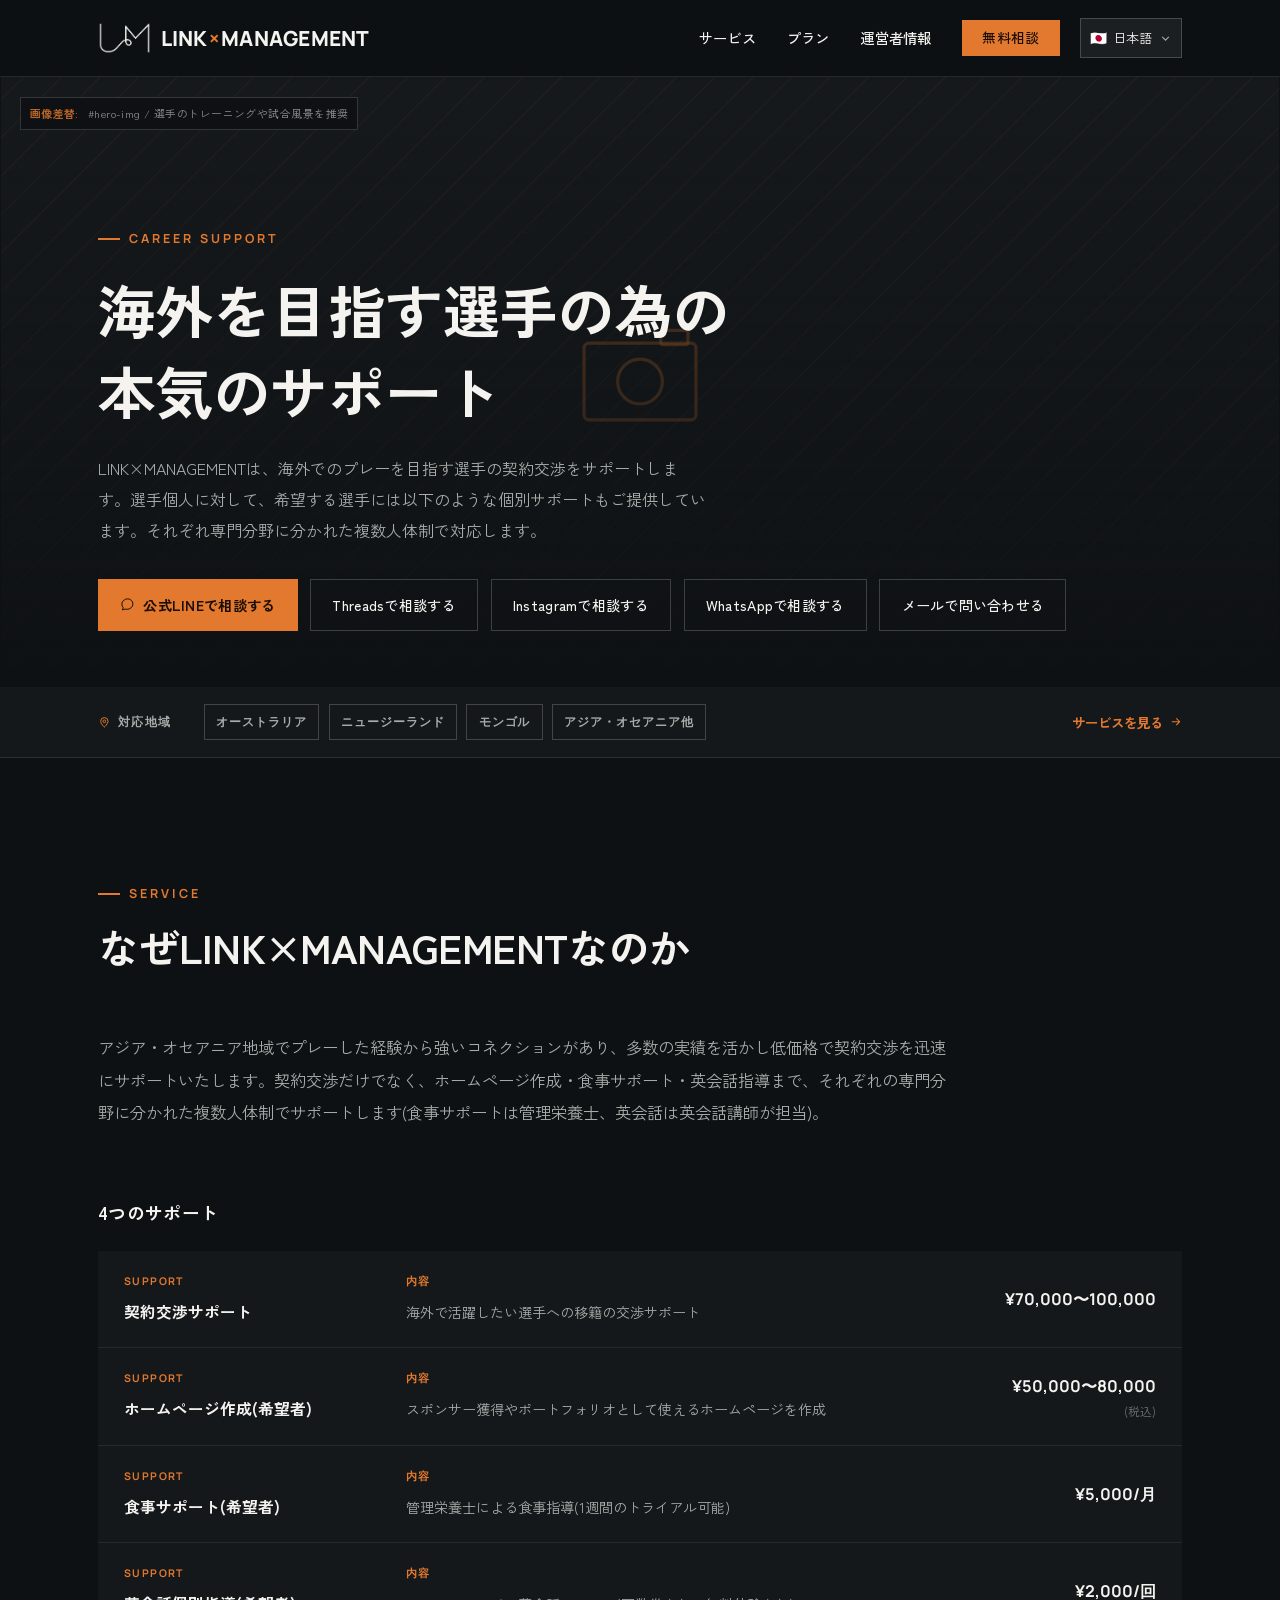
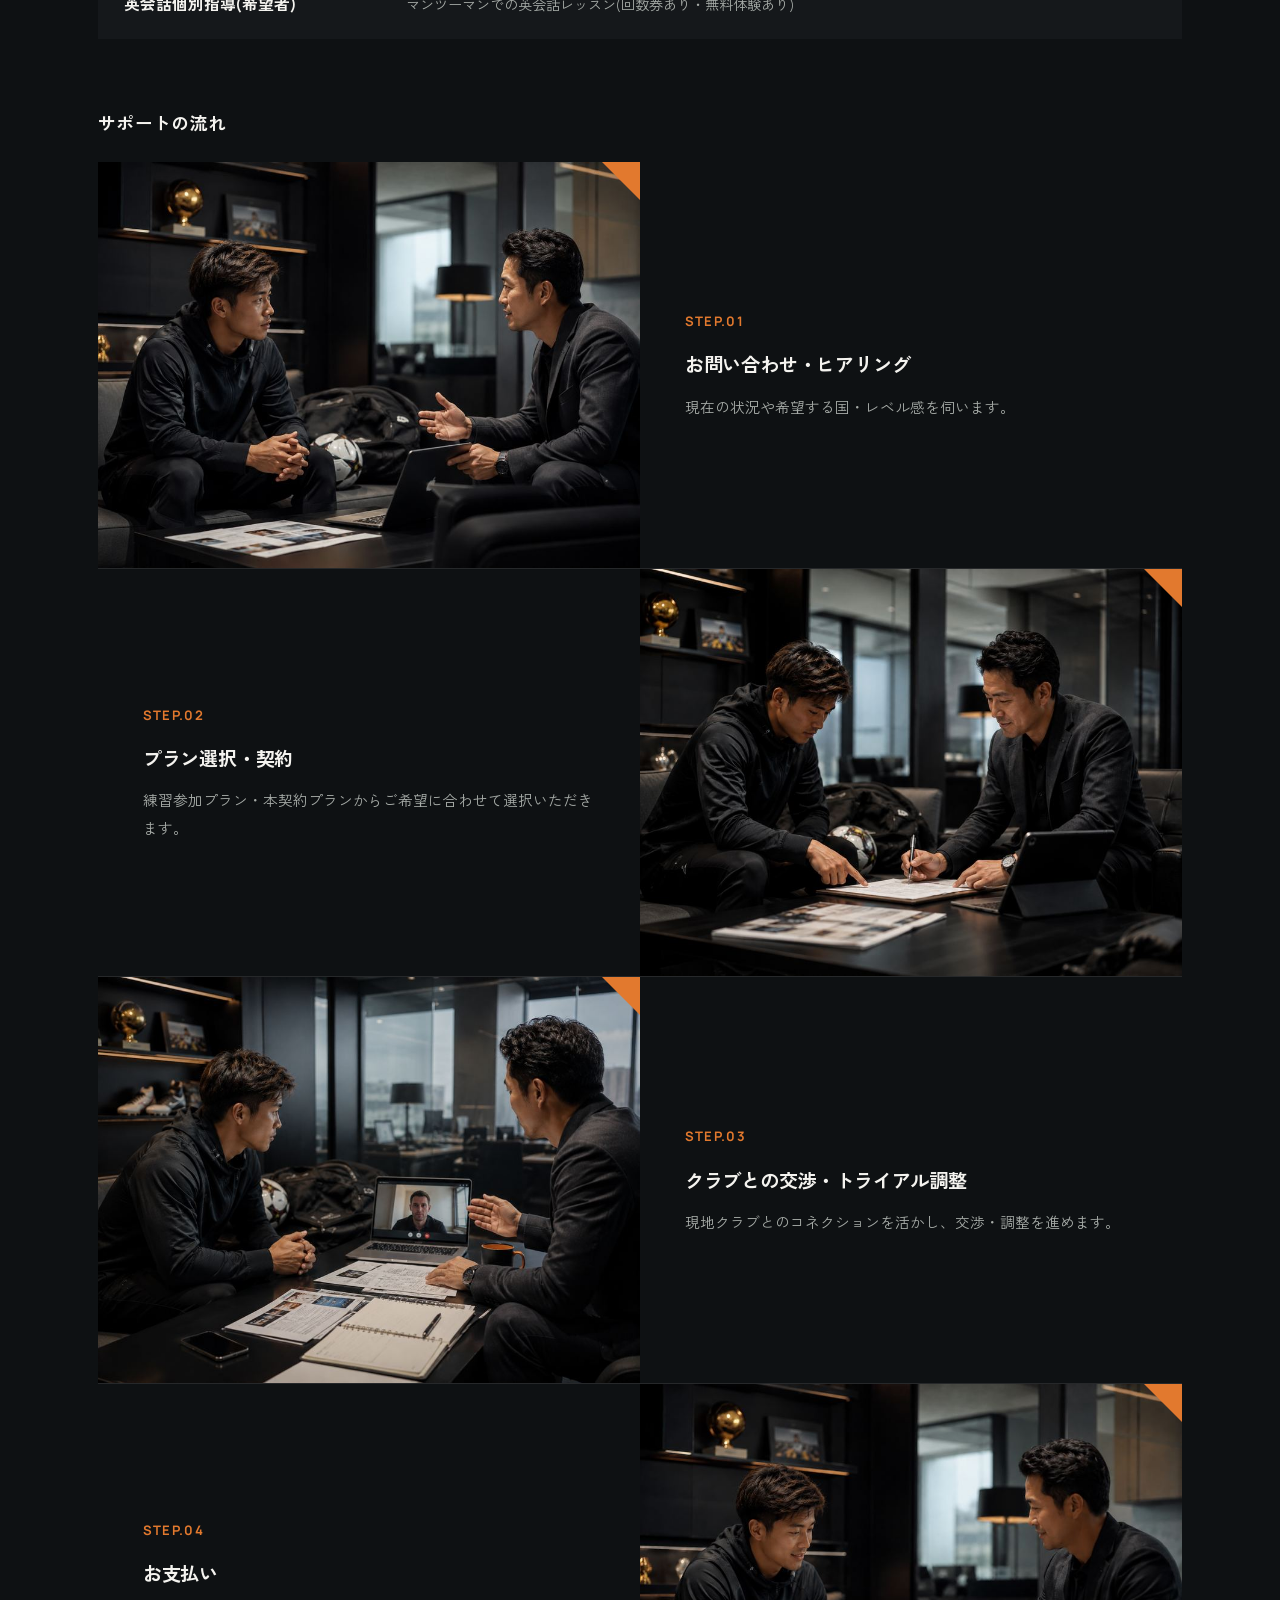
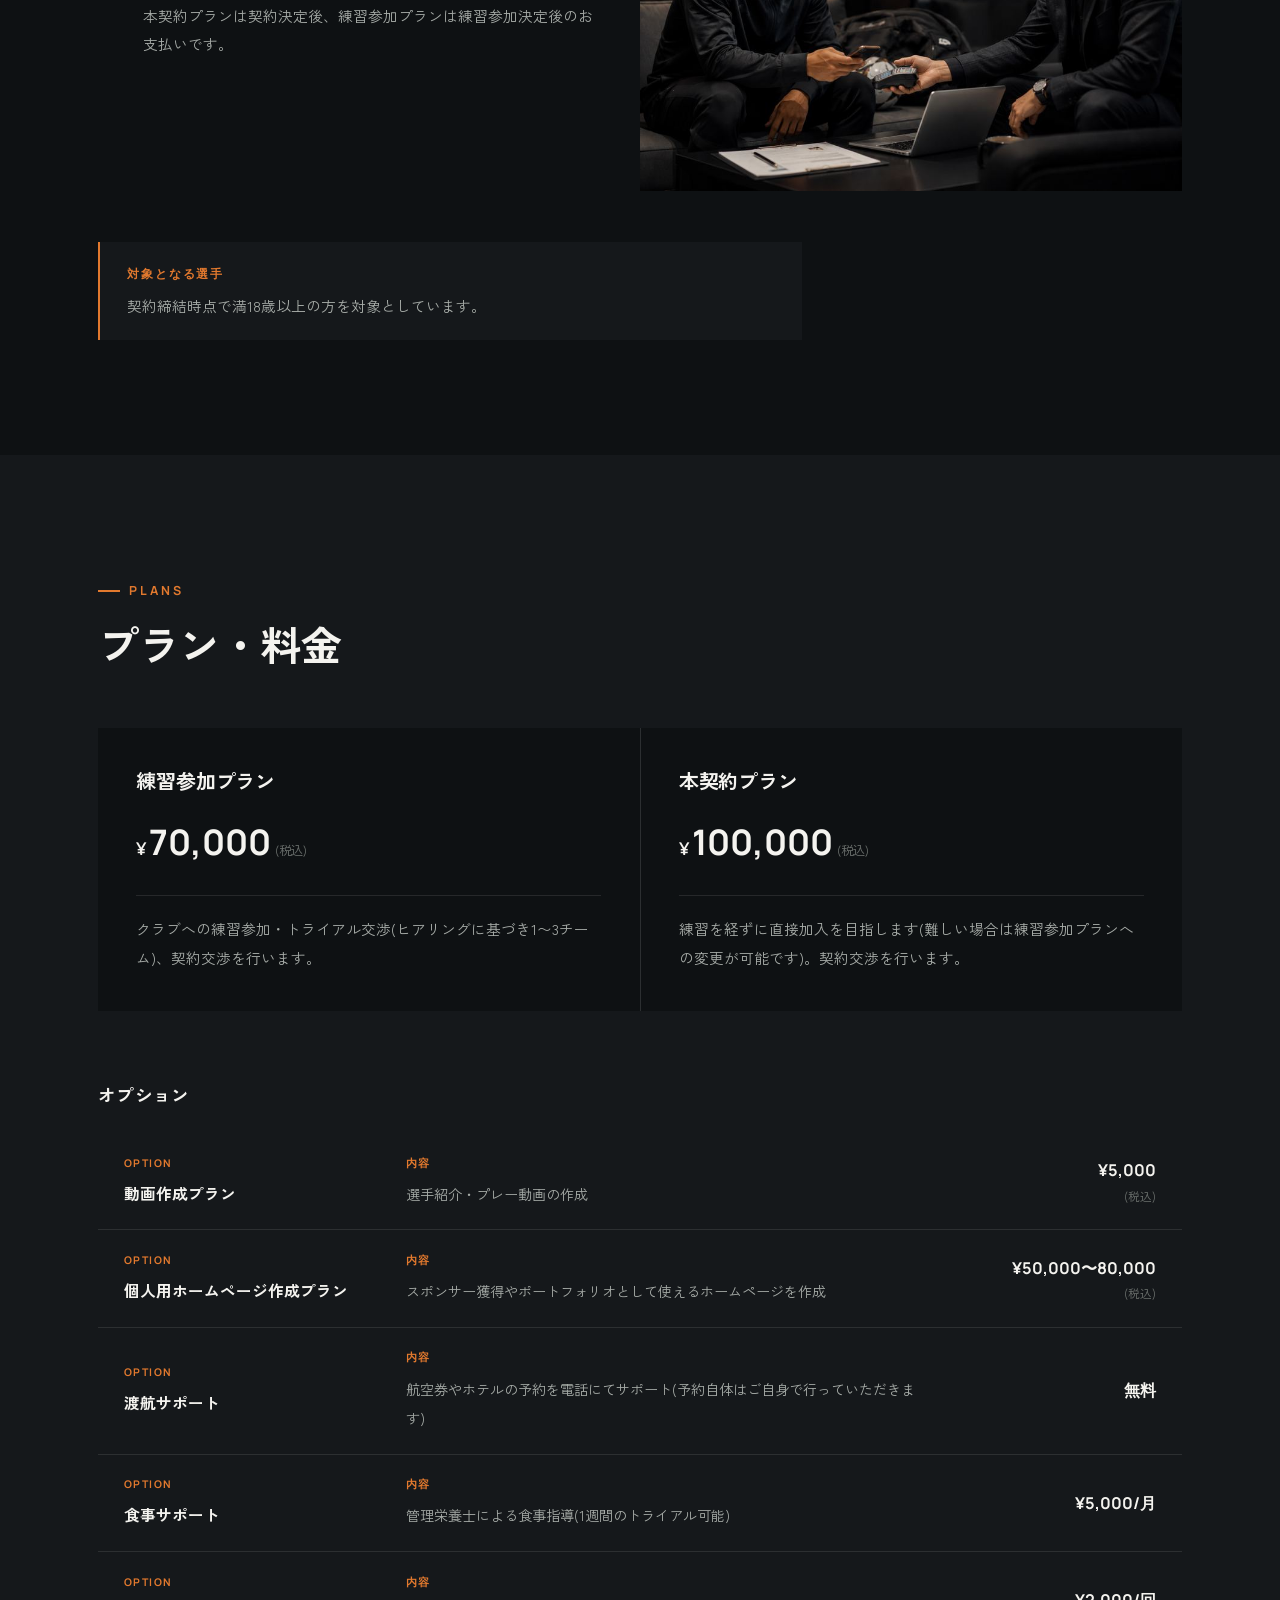
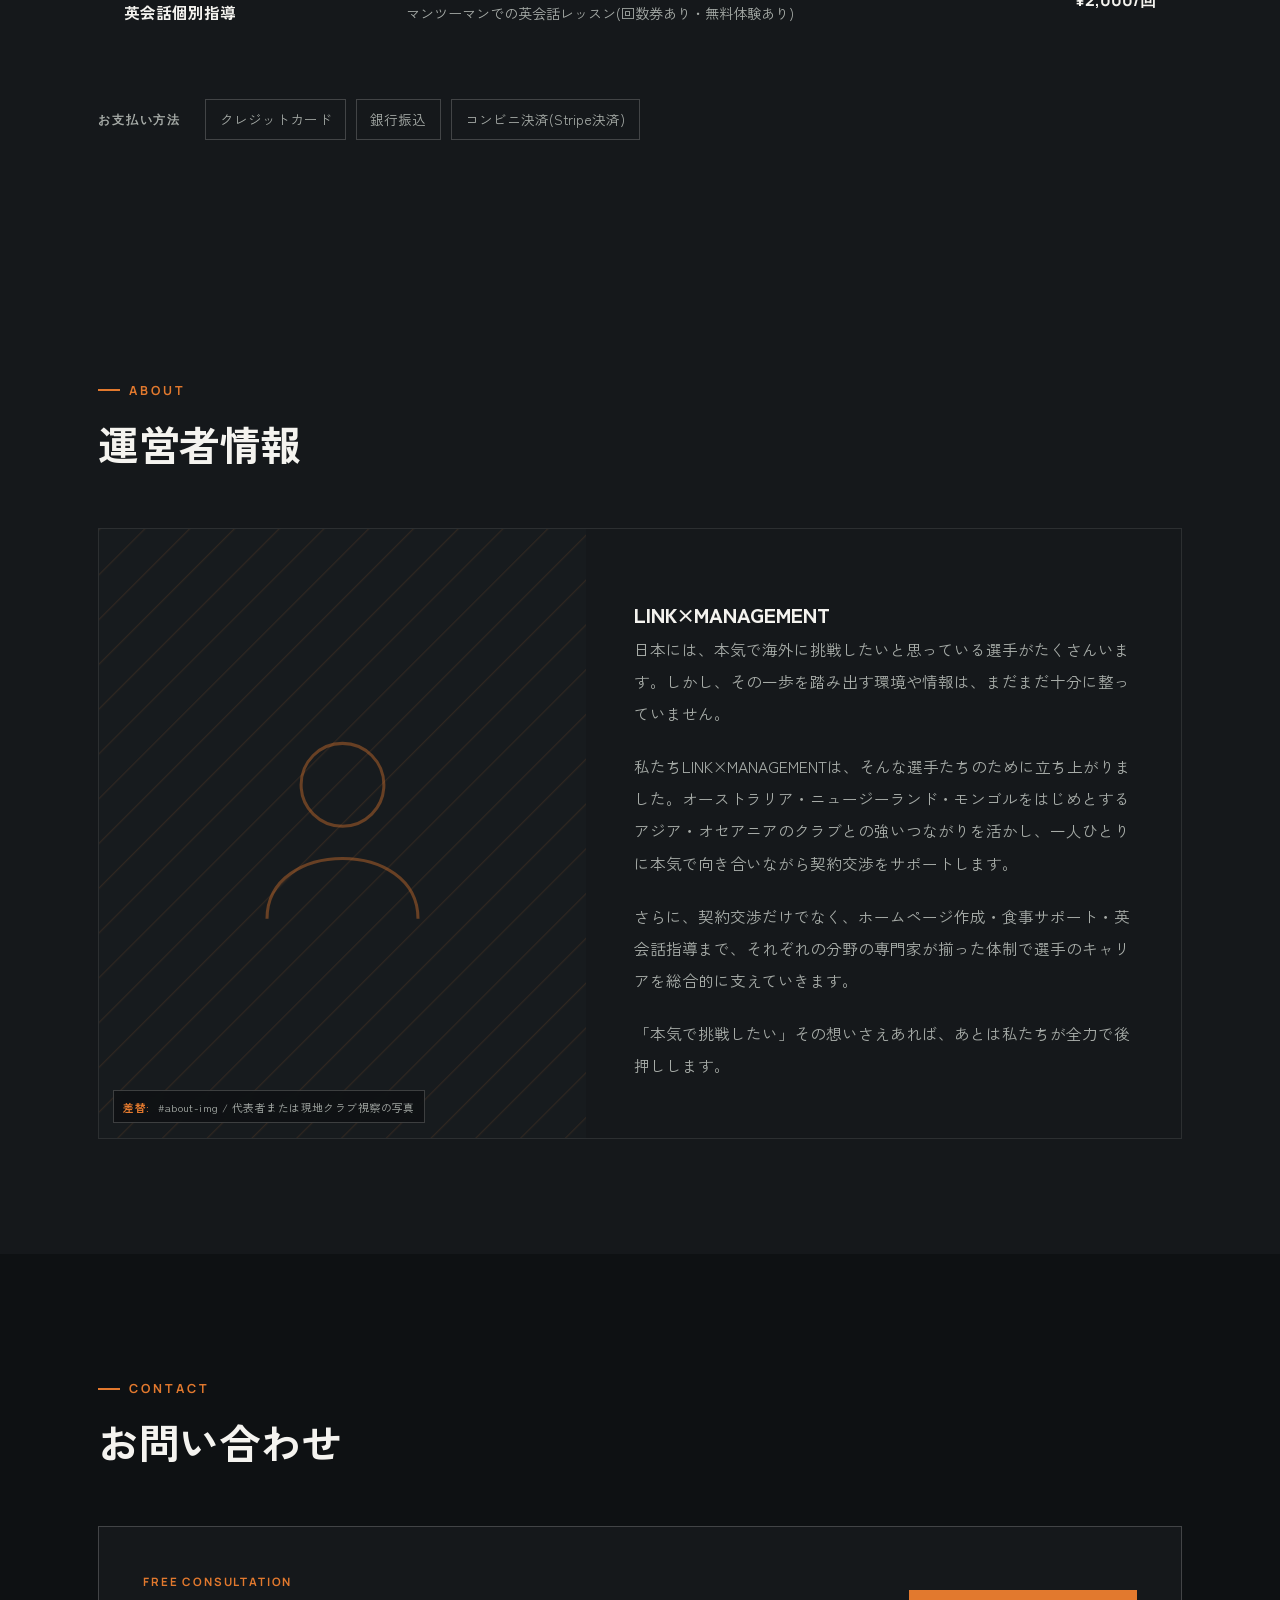
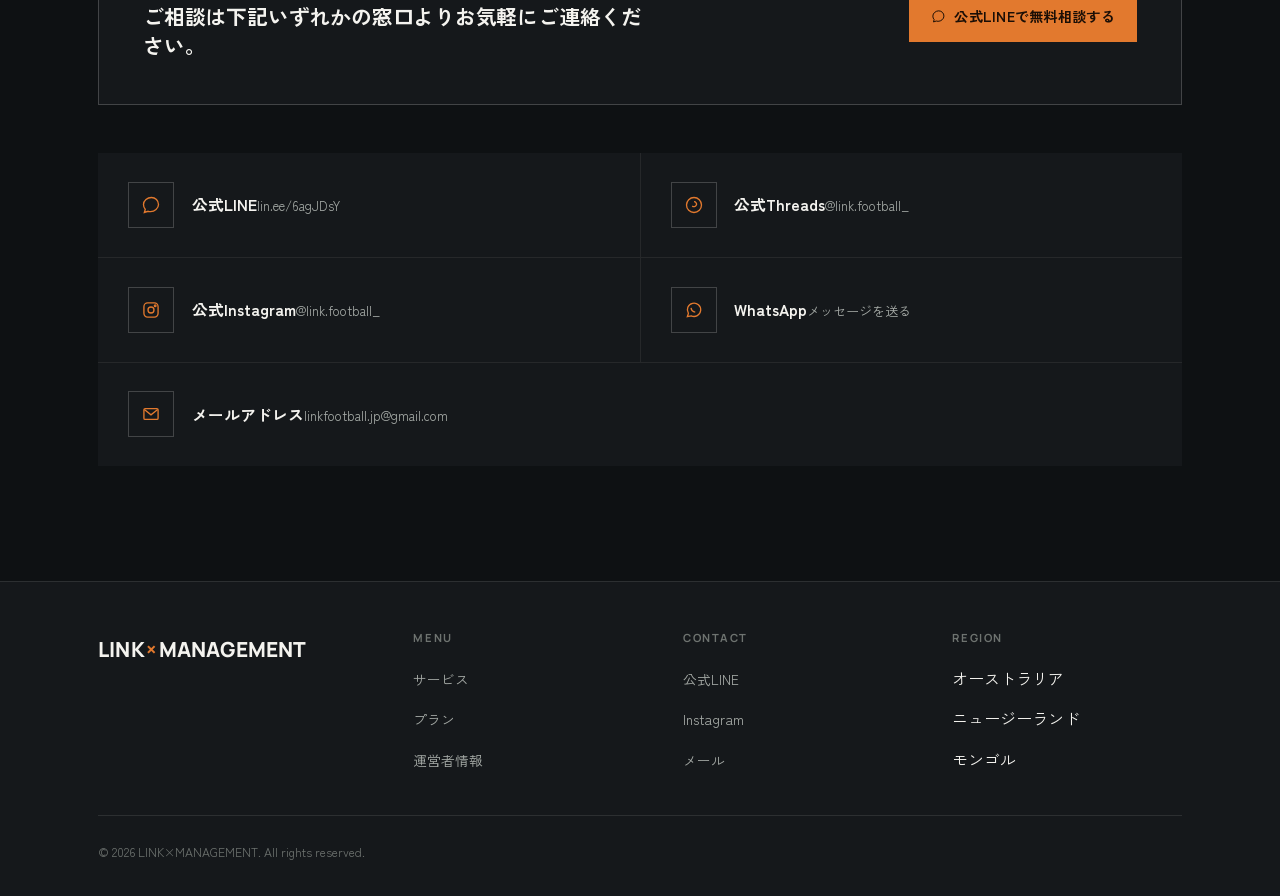
==== index.html @ 9b6c2c11 "index.html を更新" ====
<!DOCTYPE html>
<html lang="ja">
<head>
<meta charset="utf-8"/>
<meta content="width=device-width, initial-scale=1, viewport-fit=cover" name="viewport"/>
<title>LINK×MANAGEMENT | 海外サッカー移籍エージェント・契約交渉サポート</title>
<meta content="オーストラリア・ニュージーランド・モンゴルなどアジア・オセアニアへのサッカー海外移籍をサポート。トライアル交渉から契約交渉まで、本気で海外を目指す選手のためのキャリアエージェントサービスです。" name="description"/>
<link href="data:image/svg+xml,%3Csvg xmlns='http://www.w3.org/2000/svg' viewBox='0 0 64 64'%3E%3Crect width='64' height='64' rx='8' fill='%230E1113'/%3E%3Ctext x='32' y='42' font-family='Arial,sans-serif' font-weight='900' font-size='24' fill='%23E2792E' text-anchor='middle'%3ELM%3C/text%3E%3C/svg%3E" rel="icon"/>
<link href="https://fonts.googleapis.com" rel="preconnect"/>
<link crossorigin="" href="https://fonts.gstatic.com" rel="preconnect"/>
<link href="https://fonts.googleapis.com/css2?family=Zen+Kaku+Gothic+New:wght@400;500;700;900&amp;family=Noto+Sans+KR:wght@400;500;700;900&amp;family=Noto+Sans+Thai:wght@400;500;700;900&amp;family=Noto+Sans+SC:wght@400;500;700;900&amp;family=Manrope:wght@400;500;600;700;800&amp;display=swap" rel="stylesheet"/>
<style>
/* ==============================================================
   LINK×MANAGEMENT — Design tokens
   参考: KTX株式会社サイト(ダーク基調・写真主体・力強いゴシック体の
   製造業コーポレートサイト)のトーン&マナーを踏襲。
   ============================================================== */
:root{
  --bg:#0E1113;
  --bg-1:#15181B;
  --bg-2:#1B1F22;
  --bg-3:#22262A;
  --ink:#F4F3EF;
  --ink-muted:#A7ACA8;
  --ink-faint:#6E7370;
  --line:rgba(244,243,239,.10);
  --line-strong:rgba(244,243,239,.20);
  --accent:#E2792E;
  --accent-2:#C6621F;
  --accent-soft:rgba(226,121,46,.14);
  --accent-ink:#1A0E06;

  --font-jp:'Zen Kaku Gothic New', 'Manrope', 'Hiragino Sans', sans-serif;
  --font-en:'Manrope', sans-serif;

  --container:1180px;
  --dur:.5s;
  --ease:cubic-bezier(.2,.7,.3,1);
}

@media (prefers-reduced-motion: reduce){
  *{animation-duration:.001ms !important; animation-iteration-count:1 !important; transition-duration:.001ms !important; scroll-behavior:auto !important;}
}

*,*::before,*::after{box-sizing:border-box;}
html{scroll-behavior:smooth;}
body{
  margin:0;
  background:var(--bg);
  color:var(--ink);
  font-family:var(--font-jp);
  font-weight:400;
  line-height:1.85;
  font-size:16px;
  -webkit-font-smoothing:antialiased;
  text-rendering:optimizeLegibility;
  overflow-x:hidden;
}
img,svg{display:block;max-width:100%;}
a{color:inherit;text-decoration:none;}
ul{margin:0;padding:0;list-style:none;}
h1,h2,h3,h4{
  font-family:var(--font-jp);
  font-weight:700;
  line-height:1.4;
  margin:0;
  letter-spacing:-0.01em;
}
p{margin:0;}
button{font:inherit;color:inherit;background:none;border:0;cursor:pointer;}

.wrap{
  max-width:var(--container);
  margin-inline:auto;
  padding-inline:clamp(1.25rem,4.5vw,3rem);
}

.eyebrow{
  display:inline-flex;
  align-items:center;
  gap:.7em;
  font-family:var(--font-en);
  font-weight:700;
  font-size:.78rem;
  letter-spacing:.24em;
  text-transform:uppercase;
  color:var(--accent);
}
.eyebrow::before{
  content:"";
  width:1.8em;
  height:2px;
  background:var(--accent);
  display:inline-block;
}

.section-head{
  max-width:44em;
  margin-bottom:clamp(2.25rem,5vw,3.5rem);
}
.section-head h2{
  margin-top:.8rem;
  font-size:clamp(1.7rem,3.6vw,2.55rem);
}
.section-head .sub{
  margin-top:1.1rem;
  color:var(--ink-muted);
  font-size:.98rem;
  line-height:1.9;
}

section{padding-block:clamp(4rem,9vw,7.5rem);}
.bleed-alt{background:var(--bg-1);}

/* ==============================================================
   Media slot — 画像差し替え用プレースホルダー
   実際の写真を入れる際は、対象の <img class="media-slot__ph"> の
   src 属性を写真のパスに差し替えるだけでOKです(class はそのまま)。
   下の figcaption(差し替え案内)は本番公開前に削除してください。
   ============================================================== */
.media-slot{
  position:relative;
  overflow:hidden;
  background:var(--bg-2);
  /* padding-top spacer sets the box's aspect ratio (width / height = --ar).
     Deliberately not using the aspect-ratio property here: combined with
     CSS Grid's track-sizing algorithm it triggers a layout bug in current
     Chromium where grid items runaway-grow on reflow. This technique is
     equivalent and doesn't interact with grid sizing at all. */
}
.media-slot::before{
  content:"";
  display:block;
  padding-top:calc(100% / var(--ar, 1.6));
}
.media-slot__ph{
  position:absolute;
  inset:0;
  width:100%;height:100%;
  object-fit:cover;
  display:block;
}
.media-slot__tag{
  position:absolute;
  left:.9rem;bottom:.9rem;
  display:inline-flex;
  align-items:center;
  gap:.5em;
  background:rgba(14,17,19,.82);
  border:1px solid var(--line-strong);
  color:var(--ink-muted);
  font-size:.68rem;
  letter-spacing:.04em;
  padding:.5em .8em;
  max-width:calc(100% - 1.8rem);
  backdrop-filter:blur(4px);
}
.media-slot__tag b{color:var(--accent);font-weight:700;}

/* Corner-cut signature detail on every photo slot.
   Deliberately ::after only: ::before on .media-slot is already used as
   the aspect-ratio spacer, and an element can only have one ::before. */
.media-slot.cut::after{
  content:"";
  position:absolute;
  right:0;top:0;
  width:0;height:0;
  border-style:solid;
  border-width:0 38px 38px 0;
  border-color:transparent var(--accent) transparent transparent;
  z-index:1;
}

/* ==============================================================
   Skip link / focus
   ============================================================== */
.skip-link{
  position:absolute;
  left:-999px;top:auto;
  background:var(--accent);
  color:var(--accent-ink);
  padding:.8em 1.2em;
  z-index:200;
  font-weight:700;
}
.skip-link:focus{left:1rem;top:1rem;}
a:focus-visible,button:focus-visible,input:focus-visible{
  outline:2px solid var(--accent);
  outline-offset:3px;
}

/* ==============================================================
   Header
   ============================================================== */
.site-header{
  position:sticky;top:0;z-index:100;
  background:rgba(14,17,19,.88);
  backdrop-filter:blur(10px);
  -webkit-backdrop-filter:blur(10px);
  border-bottom:1px solid var(--line);
  transition:border-color .3s var(--ease);
}
.site-header.is-scrolled{border-color:var(--line-strong);}
.site-header .wrap{
  display:flex;align-items:center;justify-content:space-between;
  height:76px;
}
.header-right{display:flex;align-items:center;gap:clamp(.75rem,2vw,1.25rem);}
.brand{display:flex;align-items:center;gap:.6rem;}
.brand-logo-slot{
  height:32px;
  width:auto;
  display:flex;align-items:center;
}
.brand-logo-slot img{max-width:none;}
.brand-wordmark{
  font-family:var(--font-en);
  font-weight:800;
  font-size:1.3rem;
  letter-spacing:.01em;
  color:var(--ink);
  white-space:nowrap;
}
.brand-wordmark .x{color:var(--accent);font-weight:700;padding-inline:.06em;}

.nav-desktop{display:flex;align-items:center;gap:clamp(1.3rem,2.4vw,2.4rem);}
.nav-desktop a{
  font-size:.9rem;
  font-weight:500;
  letter-spacing:.02em;
  position:relative;
  padding-block:.3rem;
}
.nav-desktop a::after{
  content:"";
  position:absolute;left:0;right:0;bottom:0;
  height:2px;background:var(--accent);
  transform:scaleX(0);transform-origin:right;
  transition:transform .3s var(--ease);
}
.nav-desktop a:hover::after,.nav-desktop a:focus-visible::after{
  transform:scaleX(1);transform-origin:left;
}
.nav-cta{
  display:inline-flex;align-items:center;gap:.5em;
  background:var(--accent);
  color:var(--accent-ink) !important;
  padding:.65em 1.4em;
  font-size:.85rem !important;
  font-weight:700;
  letter-spacing:.03em;
  border:1px solid var(--accent);
  transition:background .3s var(--ease), border-color .3s var(--ease);
}
.nav-cta:hover{background:var(--accent-2);border-color:var(--accent-2);}
.nav-cta::after{display:none !important;}

/* ==============================================================
   Language switcher (custom dropdown — native <select> was tried
   first, but flag emoji render as a plain dot inside native
   <option> elements in some environments; a custom listbox lets us
   guarantee the flag+name presentation everywhere.)
   ============================================================== */
.lang-switch{position:relative;flex-shrink:0;}
.lang-trigger{
  display:inline-flex;align-items:center;gap:.5em;
  background:var(--bg-2);
  border:1px solid var(--line-strong);
  color:var(--ink);
  font-family:var(--font-jp);
  font-size:.82rem;
  padding:.5em .7em;
  cursor:pointer;
  transition:border-color .25s var(--ease);
  max-width:150px;
}
.lang-trigger:hover,.lang-trigger[aria-expanded="true"]{border-color:var(--accent);}
.lang-trigger__flag{font-size:1.05em;line-height:1;flex-shrink:0;}
.lang-trigger__name{overflow:hidden;text-overflow:ellipsis;white-space:nowrap;}
.lang-trigger__chevron{width:13px;height:13px;flex-shrink:0;margin-left:auto;color:var(--ink-muted);transition:transform .25s var(--ease);}
.lang-trigger[aria-expanded="true"] .lang-trigger__chevron{transform:rotate(180deg);}

.lang-listbox{
  position:absolute;
  top:calc(100% + 8px);right:0;
  min-width:170px;
  background:var(--bg-1);
  border:1px solid var(--line-strong);
  box-shadow:0 16px 40px -12px rgba(0,0,0,.6);
  z-index:110;
  max-height:70vh;
  overflow-y:auto;
}
.lang-listbox[hidden]{display:none;}
.lang-listbox li{
  display:flex;align-items:center;gap:.7em;
  padding:.65em .9em;
  font-size:.86rem;
  cursor:pointer;
  transition:background .15s var(--ease);
}
.lang-listbox li:hover,.lang-listbox li:focus-visible{background:var(--bg-2);outline:none;}
.lang-listbox li[aria-selected="true"]{color:var(--accent);font-weight:700;}
.lang-listbox li .flag{font-size:1.1em;line-height:1;flex-shrink:0;}
@media (max-width:480px){
  .lang-trigger{max-width:76px;padding:.5em .55em;}
  .lang-trigger__name{display:none;}
  .lang-trigger__chevron{margin-left:.1em;}
  .lang-listbox{right:-8px;}
}

.menu-toggle{
  display:none;flex-direction:column;justify-content:center;gap:5px;
  width:44px;height:44px;border:1px solid var(--line-strong);
}
.menu-toggle span{
  width:20px;height:2px;background:var(--ink);margin-inline:auto;
  transition:transform .3s var(--ease), opacity .3s var(--ease);
}
.menu-toggle[aria-expanded="true"] span:nth-child(1){transform:translateY(7px) rotate(45deg);}
.menu-toggle[aria-expanded="true"] span:nth-child(2){opacity:0;}
.menu-toggle[aria-expanded="true"] span:nth-child(3){transform:translateY(-7px) rotate(-45deg);}

.nav-mobile{
  position:fixed;inset:76px 0 0 0;
  background:var(--bg);
  padding:2.5rem clamp(1.25rem,6vw,3rem);
  display:flex;flex-direction:column;gap:1.7rem;
  transform:translateY(-8px);opacity:0;pointer-events:none;
  transition:opacity .3s var(--ease), transform .3s var(--ease);
  z-index:90;overflow-y:auto;
}
.nav-mobile.is-open{opacity:1;transform:translateY(0);pointer-events:auto;}
.nav-mobile a{
  font-family:var(--font-en);
  font-weight:700;
  font-size:1.5rem;
  letter-spacing:.01em;
  border-bottom:1px solid var(--line);
  padding-bottom:1.1rem;
}
.nav-mobile .nav-cta{
  align-self:flex-start;margin-top:.5rem;
}

/* ==============================================================
   Hero — full-bleed photo
   ============================================================== */
.hero{position:relative;background:var(--bg);padding-block:0;}
.hero-media{
  position:relative;
  aspect-ratio:4/3;
  max-height:52vh;
}
/* Overlay-on-image only kicks in at true desktop widths (1024px+), where
   the image is tall enough and CTA buttons fit in fewer rows. Below that
   — including tablets like iPad — the copy flows normally below the
   image instead, same as mobile. Overlaying at tablet widths was
   overflowing past the top of a (relatively short) image and colliding
   with the sticky header, since 5 CTA buttons + heading + lead text
   don't reliably fit within the image's height at those widths. */
@media (min-width:1024px){.hero-media{aspect-ratio:21/10;max-height:86vh;}}
.hero-media::after{
  content:"";
  position:absolute;inset:0;
  z-index:1;
  background:linear-gradient(180deg, rgba(14,17,19,.05) 0%, rgba(14,17,19,.25) 70%, rgba(14,17,19,.55) 100%);
}
@media (min-width:1024px){
  .hero-media::after{
    background:linear-gradient(180deg, rgba(14,17,19,.15) 0%, rgba(14,17,19,.55) 55%, rgba(14,17,19,.96) 100%);
  }
}
/* Mobile & tablet: copy flows normally below the image (own dark
   background) — avoids overlaying text where it could collide with the
   sticky header. Desktop only: copy overlays the bottom of the (taller)
   image, as in the reference design. */
.hero-copy{
  position:static;
  z-index:2;
  background:var(--bg);
  padding:2rem 1.25rem 2.5rem;
  max-width:var(--container);
  margin-inline:auto;
}
@media (min-width:1024px){
  .hero-copy{
    position:absolute;left:0;right:0;bottom:0;
    background:none;
    padding:clamp(2rem,6vw,4rem) clamp(1.25rem,4.5vw,3rem) clamp(2.5rem,5vw,3.5rem);
  }
}
.hero-copy .eyebrow{margin-bottom:1.2rem;}
.hero h1{
  font-size:clamp(1.5rem,5.6vw,3.6rem);
  color:var(--ink);
  /* No max-width here: every language's headline already has an explicit
     <br> placed at the intended 2-line break. A ch-based cap here was
     tuned for Latin text and cut Japanese/CJK lines off far too early
     (each full-width character is ~2ch), forcing an unwanted 3rd line. */
}
.hero .lead{
  margin-top:1.4rem;
  max-width:38em;
  color:var(--ink-muted);
  font-size:1rem;
  line-height:1.95;
}
.hero-ctas{
  display:flex;flex-wrap:wrap;gap:.8rem;
  margin-top:2rem;
}
/* Below desktop, button widths vary by label length ("Threadsで相談する"
   vs "メールで問い合わせる"), so flex-wrap pairs them unevenly — e.g. two
   buttons filling one row, then a lone button starting the next row,
   which reads like it's oddly stranded on one side. A fixed 2-column
   grid keeps every row evenly paired regardless of label length. */
@media (max-width:1023px){
  .hero-ctas{display:grid;grid-template-columns:1fr 1fr;gap:.65rem;}
  .hero-ctas .btn{width:100%;justify-content:center;text-align:center;}
  .hero-ctas .btn-accent{grid-column:1/-1;}
}
.btn{
  display:inline-flex;align-items:center;gap:.6em;
  padding:.85em 1.5em;
  font-size:.88rem;font-weight:500;
  letter-spacing:.02em;
  border:1px solid transparent;
  transition:background .3s var(--ease), color .3s var(--ease), border-color .3s var(--ease), transform .15s var(--ease);
}
.btn svg{width:1.05em;height:1.05em;flex-shrink:0;}
.btn:active{transform:translateY(1px);}
.btn-accent{background:var(--accent);color:var(--accent-ink);border-color:var(--accent);font-weight:700;}
.btn-accent:hover{background:var(--accent-2);border-color:var(--accent-2);}
.btn-outline{border-color:var(--line-strong);color:var(--ink);}
.btn-outline:hover{border-color:var(--accent);color:var(--accent);}

/* ticker / info bar under hero */
.ticker{
  background:var(--bg-1);
  border-bottom:1px solid var(--line);
}
.ticker .wrap{
  display:flex;flex-wrap:wrap;align-items:center;gap:1rem 2rem;
  padding-block:1.1rem;
}
.ticker-label{
  display:inline-flex;align-items:center;gap:.6em;
  font-family:var(--font-en);
  font-size:.72rem;font-weight:700;
  letter-spacing:.14em;text-transform:uppercase;
  color:var(--ink-muted);
}
.ticker-label svg{width:1.1em;height:1.1em;color:var(--accent);}
.region-tags{display:flex;flex-wrap:wrap;gap:.6rem;flex:1;}
.region-tags li{
  font-family:var(--font-en);
  font-size:.74rem;font-weight:600;
  letter-spacing:.08em;text-transform:uppercase;
  border:1px solid var(--line-strong);
  padding:.5em .95em;
  color:var(--ink-muted);
}
.ticker-link{
  font-size:.84rem;font-weight:700;color:var(--accent);
  display:inline-flex;align-items:center;gap:.4em;
  white-space:nowrap;
}
.ticker-link svg{width:1em;height:1em;transition:transform .25s var(--ease);}
.ticker-link:hover svg{transform:translateX(3px);}

/* ==============================================================
   Service — feature blocks (alternating)
   ============================================================== */
.service-intro{
  max-width:52em;
  font-size:1.02rem;
  line-height:2;
  color:var(--ink-muted);
}
.subblock-title{
  margin-top:clamp(3.25rem,6vw,4.5rem);
  margin-bottom:1.6rem;
  font-size:1.1rem;
  font-weight:700;
  letter-spacing:.02em;
}

.feature-list{display:flex;flex-direction:column;gap:1px;background:var(--line);}
.feature{
  display:grid;
  grid-template-columns:1fr 1fr;
  gap:0;
  background:var(--bg);
  align-items:stretch;
}
.feature:nth-child(even) .feature-media{order:2;}
.feature-body{
  padding:clamp(1.75rem,3.5vw,3rem);
  display:flex;flex-direction:column;justify-content:center;
}
.feature-num{
  font-family:var(--font-en);
  font-weight:700;
  font-size:.82rem;
  letter-spacing:.1em;
  color:var(--accent);
  display:block;
  margin-bottom:1rem;
}
.feature-body h3{
  font-size:1.2rem;
  line-height:1.6;
  margin-bottom:.8rem;
}
.feature-body p{
  font-size:.92rem;
  color:var(--ink-muted);
  line-height:1.9;
}

.eligibility{
  margin-top:clamp(2.5rem,4vw,3.25rem);
  border-left:2px solid var(--accent);
  padding:1.3rem 1.7rem;
  background:var(--bg-1);
  max-width:44em;
}
.eligibility .label{
  font-family:var(--font-en);
  font-size:.72rem;font-weight:700;
  letter-spacing:.16em;text-transform:uppercase;
  color:var(--accent);
  display:block;margin-bottom:.5rem;
}
.eligibility p{font-size:.92rem;color:var(--ink-muted);}

/* ==============================================================
   Plans — two-card "business unit" style
   ============================================================== */
.plan-grid{
  display:grid;
  grid-template-columns:repeat(2,1fr);
  gap:1px;
  background:var(--line);
}
.plan-card{
  background:var(--bg);
  display:flex;flex-direction:column;
}
.plan-card .media-slot{--ar:1.6;}
.plan-body{padding:clamp(1.75rem,3vw,2.4rem);display:flex;flex-direction:column;flex-grow:1;}
.plan-card h3{font-size:1.25rem;margin-bottom:.9rem;}
.plan-badge{
  display:inline-block;
  background:var(--accent);
  color:var(--accent-ink);
  font-size:.68rem;font-weight:700;
  letter-spacing:.06em;
  padding:.4em .8em;
  margin-bottom:1rem;
  align-self:flex-start;
}
.plan-card .price{
  font-family:var(--font-en);
  font-size:2.2rem;font-weight:700;
  color:var(--ink);margin-bottom:.3rem;
}
.plan-card .price .yen{font-size:1.1rem;font-weight:600;margin-right:.15em;}
.plan-card .price .tax{font-family:var(--font-jp);font-size:.78rem;font-weight:400;color:var(--ink-faint);margin-left:.35em;}
.plan-card .desc{
  margin-top:1rem;padding-top:1.2rem;
  border-top:1px solid var(--line);
  font-size:.92rem;color:var(--ink-muted);line-height:1.95;
  flex-grow:1;
}

.continued-support{
  margin-top:clamp(1.75rem,3vw,2.25rem);
  display:flex;flex-wrap:wrap;gap:1rem 2rem;
  align-items:baseline;justify-content:space-between;
  border:1px dashed var(--line-strong);
  padding:1.4rem 1.7rem;
}
.continued-support .t{font-size:.94rem;color:var(--ink-muted);}
.continued-support .t strong{font-weight:700;color:var(--ink);}
.continued-support .rate{
  font-family:var(--font-en);font-size:1.35rem;font-weight:700;
  color:var(--accent);white-space:nowrap;
}

.option-table{display:grid;gap:1px;background:var(--line);}
.option-row{
  display:grid;
  grid-template-columns:1.1fr 2.2fr .9fr;
  gap:1.5rem;
  background:var(--bg-1);
  padding:1.3rem 1.6rem;
  align-items:center;
}
.option-row .cell-label{
  font-family:var(--font-en);
  font-size:.66rem;font-weight:700;
  letter-spacing:.14em;text-transform:uppercase;
  color:var(--accent);
  display:block;margin-bottom:.35rem;
}
.option-row .name{font-weight:700;font-size:.98rem;}
.option-row .content{font-size:.88rem;color:var(--ink-muted);line-height:1.85;}
.option-row .price{
  font-family:var(--font-en);font-weight:700;font-size:1.02rem;text-align:right;
}
.option-row .price .tax{font-family:var(--font-jp);font-weight:400;font-size:.72rem;color:var(--ink-faint);display:block;text-align:right;}

.payment-methods{
  margin-top:clamp(2.5rem,4vw,3.25rem);
  display:flex;flex-wrap:wrap;align-items:center;gap:1rem 1.5rem;
}
.payment-methods .label{
  font-family:var(--font-en);font-size:.72rem;font-weight:700;
  letter-spacing:.16em;text-transform:uppercase;color:var(--ink-muted);
}
.payment-methods ul{display:flex;flex-wrap:wrap;gap:.6rem;}
.payment-methods li{
  font-size:.85rem;border:1px solid var(--line-strong);
  padding:.5em 1em;color:var(--ink-muted);
}

/* ==============================================================
   Results — photo card grid, empty state
   ============================================================== */
.results-grid{
  display:grid;
  grid-template-columns:repeat(3,1fr);
  gap:1px;background:var(--line);
}
.result-card{background:var(--bg);}
.result-card .media-slot{--ar:0.8;}
.result-body{padding:1.5rem 1.5rem 1.7rem;}
.result-body .quote-mark{
  font-family:var(--font-en);
  font-size:1.8rem;font-weight:700;
  color:var(--accent);line-height:1;
  display:block;margin-bottom:.6rem;
}
.result-body .msg{font-size:.86rem;line-height:1.85;color:var(--ink-muted);}
.results-note{
  margin-top:2.25rem;
  font-size:.88rem;color:var(--ink-muted);
  max-width:44em;
  border-top:1px solid var(--line);
  padding-top:1.4rem;
}

/* ==============================================================
   About / founder
   ============================================================== */
.about-layout{
  display:grid;
  grid-template-columns:.9fr 1.1fr;
  gap:0;
  border:1px solid var(--line);
}
.about-layout .media-slot{--ar:0.8;height:100%;}
.about-body{
  padding:clamp(2rem,4vw,3rem);
  display:flex;flex-direction:column;justify-content:center;
  background:var(--bg-1);
}
.about-body .role{
  font-family:var(--font-en);font-size:.72rem;font-weight:700;
  letter-spacing:.16em;text-transform:uppercase;color:var(--accent);
}
.about-body .name{
  margin-top:.7rem;
  font-size:1.3rem;font-weight:900;
}
.about-body .locales{
  margin-top:1.2rem;padding-top:1.2rem;
  border-top:1px solid var(--line);
  font-size:.82rem;color:var(--ink-muted);line-height:2;
  margin-bottom:1.6rem;
}
.about-message p{font-size:.98rem;line-height:2.05;color:var(--ink-muted);}
.about-message p + p{margin-top:1.3rem;}

/* ==============================================================
   Contact
   ============================================================== */
.contact-cta{
  background:var(--bg-1);
  border:1px solid var(--line-strong);
  padding:clamp(2rem,4vw,2.75rem);
  display:flex;flex-wrap:wrap;align-items:center;justify-content:space-between;
  gap:1.5rem;
  margin-bottom:clamp(2.5rem,4vw,3rem);
}
.contact-cta .t{max-width:32em;}
.contact-cta .t .k{
  font-family:var(--font-en);font-size:.72rem;font-weight:700;
  letter-spacing:.16em;text-transform:uppercase;color:var(--accent);
  display:block;margin-bottom:.6rem;
}
.contact-cta .t h3{font-size:1.3rem;}

.contact-grid{
  display:grid;grid-template-columns:repeat(2,1fr);
  gap:1px;background:var(--line);
}
.contact-card{
  background:var(--bg-1);
  padding:1.8rem 1.9rem;
  display:flex;align-items:center;gap:1.1rem;
  transition:background .25s var(--ease);
}
.contact-card:hover{background:var(--bg-2);}
.contact-card .icon{
  width:46px;height:46px;flex-shrink:0;
  border:1px solid var(--line-strong);
  display:flex;align-items:center;justify-content:center;
  color:var(--accent);
}
.contact-card .icon svg{width:20px;height:20px;}
.contact-card .info{min-width:0;}
.contact-card .channel{font-weight:700;font-size:.98rem;}
.contact-card .detail{
  font-size:.82rem;color:var(--ink-muted);margin-top:.2rem;
  overflow-wrap:anywhere;
}

/* ==============================================================
   Footer
   ============================================================== */
.site-footer{
  background:var(--bg-1);
  border-top:1px solid var(--line);
  padding-block:3rem 2rem;
}
.footer-grid{
  display:grid;
  grid-template-columns:1.2fr repeat(3,1fr);
  gap:2.5rem;
  padding-bottom:2.5rem;
  border-bottom:1px solid var(--line);
}
.footer-brand .brand-wordmark{display:block;margin-bottom:1rem;}
.footer-brand p{font-size:.82rem;color:var(--ink-faint);line-height:1.9;max-width:26em;}
.footer-col h4{
  font-family:var(--font-en);
  font-size:.7rem;font-weight:700;letter-spacing:.14em;text-transform:uppercase;
  color:var(--ink-faint);margin-bottom:1.1rem;
}
.footer-col ul{display:flex;flex-direction:column;gap:.7rem;}
.footer-col a{font-size:.86rem;color:var(--ink-muted);}
.footer-col a:hover{color:var(--accent);}
.footer-bottom{
  padding-top:1.6rem;
  display:flex;flex-wrap:wrap;justify-content:space-between;gap:1rem;
  font-size:.76rem;color:var(--ink-faint);
}

/* ==============================================================
   Responsive breakpoints
   ============================================================== */
@media (max-width:1024px){
  .about-layout{grid-template-columns:1fr;}
  .about-layout .media-slot{--ar:1.778;}
  .footer-grid{grid-template-columns:1fr 1fr;}
}

@media (max-width:860px){
  .nav-desktop{display:none;}
  .menu-toggle{display:flex;}
  .feature{grid-template-columns:1fr;}
  .feature-media{order:-1 !important;}
  .feature-media .media-slot{--ar:1.6;}
  .plan-grid{grid-template-columns:1fr;}
  .results-grid{grid-template-columns:1fr 1fr;}
  .contact-grid{grid-template-columns:1fr;}
  .footer-grid{grid-template-columns:1fr 1fr;gap:2rem 1.5rem;}
}

@media (max-width:640px){
  body{font-size:15.5px;}
  section{padding-block:clamp(3.25rem,10vw,4.5rem);}
  .option-row{grid-template-columns:1fr;gap:.5rem;}
  .option-row .price{text-align:left;}
  .option-row .price .tax{text-align:left;}
  .results-grid{grid-template-columns:1fr;}
  .continued-support{flex-direction:column;align-items:flex-start;}
  .contact-cta{flex-direction:column;align-items:flex-start;}
  .hero-ctas{gap:.55rem;}
  .btn{font-size:.85rem;padding:.8em 1.2em;}
  .footer-grid{grid-template-columns:1fr;gap:2rem;}
  .footer-bottom{flex-direction:column;}
}

@media (max-width:640px){
  .ticker .wrap{flex-direction:column;align-items:flex-start;gap:.9rem;}
  .region-tags{flex:none;width:100%;}
  .ticker-link{align-self:flex-start;}
}

@media (max-width:400px){
  /* Below ~400px, logo mark + full wordmark + language switcher +
     hamburger no longer fit on one line. Keep the logo mark (brand
     recognition) and drop the text wordmark rather than shrinking
     everything down to illegibility. */
  .brand-wordmark{display:none;}
}


/* ==============================================================
   Per-language font overrides — this single page serves all 7
   languages, so every script's font is loaded up front (see the
   Google Fonts <link> in <head>); which one is active just follows
   <html lang="..">, which the language switcher JS updates.
   ============================================================== */
html[lang="ko"]{ --font-jp:'Noto Sans KR', 'Manrope', sans-serif; }
html[lang="th"]{ --font-jp:'Noto Sans Thai', 'Manrope', sans-serif; }
html[lang="zh"]{ --font-jp:'Noto Sans SC', 'Manrope', sans-serif; }
html[lang="en"], html[lang="pt"], html[lang="mn"], html[lang="es"]{ --font-jp:'Manrope', 'Zen Kaku Gothic New', sans-serif; }
</style>
<link href="https://link-football.pages.dev/" rel="canonical"/><meta content="website" property="og:type"/><meta content="LINK×MANAGEMENT" property="og:site_name"/><meta content="LINK×MANAGEMENT | 海外サッカー移籍エージェント・契約交渉サポート" property="og:title"/><meta content="オーストラリア・ニュージーランド・モンゴルなどアジア・オセアニアへのサッカー海外移籍をサポート。トライアル交渉から契約交渉まで、本気で海外を目指す選手のためのキャリアエージェントサービスです。" property="og:description"/><meta content="https://link-football.pages.dev/" property="og:url"/><meta content="https://link-football.pages.dev/og-image.jpg" property="og:image"/><meta content="ja_JP" property="og:locale"/><meta content="summary_large_image" name="twitter:card"/><meta content="LINK×MANAGEMENT | 海外サッカー移籍エージェント・契約交渉サポート" name="twitter:title"/><meta content="オーストラリア・ニュージーランド・モンゴルなどアジア・オセアニアへのサッカー海外移籍をサポート。トライアル交渉から契約交渉まで、本気で海外を目指す選手のためのキャリアエージェントサービスです。" name="twitter:description"/><meta content="https://link-football.pages.dev/og-image.jpg" name="twitter:image"/><script type="application/ld+json">{
  "@context": "https://schema.org",
  "@type": "ProfessionalService",
  "name": "LINK×MANAGEMENT",
  "description": "オーストラリア・ニュージーランド・モンゴルなどアジア・オセアニアへのサッカー海外移籍をサポート。トライアル交渉から契約交渉まで、本気で海外を目指す選手のためのキャリアエージェントサービスです。",
  "url": "https://link-football.pages.dev/",
  "image": "https://link-football.pages.dev/og-image.jpg",
  "email": "linkfootball.jp@gmail.com",
  "areaServed": [
    {
      "@type": "Country",
      "name": "Australia"
    },
    {
      "@type": "Country",
      "name": "New Zealand"
    },
    {
      "@type": "Country",
      "name": "Mongolia"
    }
  ],
  "sameAs": [
    "https://www.instagram.com/link.football_",
    "https://www.threads.com/@link.football_"
  ],
  "makesOffer": [
    {
      "@type": "Offer",
      "name": "練習参加プラン",
      "priceCurrency": "JPY",
      "price": "70000"
    },
    {
      "@type": "Offer",
      "name": "本契約プラン",
      "priceCurrency": "JPY",
      "price": "100000"
    }
  ],
  "inLanguage": [
    "ja",
    "en",
    "pt",
    "mn",
    "ko",
    "th",
    "zh"
  ]
}</script></head>
<body>
<a class="skip-link" data-i18n="skip" href="#main">本文へスキップ</a>
<!--
  ================= 画像差し替えガイド =================
  このページには合計11箇所の写真プレースホルダー(.media-slot内の
  <img class="media-slot__ph">)があります。実写真を入れる際は、
  対象の img タグの src 属性を写真ファイルのパスに差し替えるだけで
  反映されます(class・alt はそのまま残してください)。

  1. ヒーロー(#hero-img)            推奨: 1920×1080以上・横長
  2. STEP.01 お問い合わせ(#step1-img) 推奨: 4:3 横長
  3. STEP.02 プラン選択(#step2-img)   推奨: 4:3 横長
  4. STEP.03 クラブ交渉(#step3-img)   推奨: 4:3 横長
  5. STEP.04 お支払い(#step4-img)     推奨: 4:3 横長
  6. 練習参加プラン(#plan1-img)       推奨: 16:10 横長
  7. 本契約プラン(#plan2-img)         推奨: 16:10 横長
  8-10. 実績・選手の声 3枠(#result1-3-img) 推奨: 4:5 縦長(選手ポートレート)
  11. 運営者情報(#about-img)          推奨: 4:5 縦長 または 16:9

  各 figcaption(差し替え案内タグ)は公開前に削除してください。
  ======================================================
-->
<!-- ============================================================
     Header
     ============================================================ -->
<header class="site-header" id="top">
<div class="wrap">
<a aria-label="LINK×MANAGEMENT トップへ" class="brand" href="#top">
<span class="brand-logo-slot">
<img alt="LINK×MANAGEMENT" src="[data-uri]" style="height:100%;width:auto;display:block;"/>
</span>
<span class="brand-wordmark">LINK<span class="x">×</span>MANAGEMENT</span>
</a>
<div class="header-right">
<nav aria-label="メインナビゲーション" class="nav-desktop">
<a data-i18n="nav.service" href="#service">サービス</a>
<a data-i18n="nav.plans" href="#plans">プラン</a>
<a data-i18n="nav.about" href="#about">運営者情報</a>
<a class="nav-cta" data-i18n="nav.contact" href="#contact">無料相談</a>
</nav>
<div class="lang-switch">
<button aria-controls="lang-listbox" aria-expanded="false" aria-haspopup="listbox" class="lang-trigger" id="lang-trigger" type="button">
<span class="lang-trigger__flag" id="lang-trigger-flag">🇯🇵</span>
<span class="lang-trigger__name" id="lang-trigger-name">日本語</span>
<svg class="lang-trigger__chevron" fill="none" stroke="currentColor" stroke-width="2" viewbox="0 0 24 24"><path d="M6 9l6 6 6-6"></path></svg>
</button>
<ul aria-label="Language / 言語を選択" class="lang-listbox" hidden="" id="lang-listbox" role="listbox" tabindex="-1"><li aria-selected="true" data-lang="ja" role="option" tabindex="-1"><span class="flag">🇯🇵</span><span class="name">日本語</span></li><li aria-selected="false" data-lang="en" role="option" tabindex="-1"><span class="flag">🇺🇸</span><span class="name">English</span></li><li aria-selected="false" data-lang="pt" role="option" tabindex="-1"><span class="flag">🇧🇷</span><span class="name">Português</span></li><li aria-selected="false" data-lang="mn" role="option" tabindex="-1"><span class="flag">🇲🇳</span><span class="name">Монгол</span></li><li aria-selected="false" data-lang="ko" role="option" tabindex="-1"><span class="flag">🇰🇷</span><span class="name">한국어</span></li><li aria-selected="false" data-lang="th" role="option" tabindex="-1"><span class="flag">🇹🇭</span><span class="name">ไทย</span></li><li aria-selected="false" data-lang="zh" role="option" tabindex="-1"><span class="flag">🇨🇳</span><span class="name">中文</span></li><li aria-selected="false" data-lang="es" role="option" tabindex="-1"><span class="flag">🇪🇸</span><span class="name">Español</span></li></ul>
</div>
<button aria-controls="nav-mobile" aria-expanded="false" aria-label="メニューを開く" class="menu-toggle">
<span></span><span></span><span></span>
</button>
</div>
</div>
</header>
<!-- backdrop-filterを持つヘッダーの外に置くことで、position:fixedの
     全画面メニューがビューポート全体に正しく広がるようにしています。 -->
<nav aria-label="モバイルナビゲーション" class="nav-mobile" id="nav-mobile">
<a data-i18n="nav.service" href="#service">サービス</a>
<a data-i18n="nav.plans" href="#plans">プラン</a>
<a data-i18n="nav.about" href="#about">運営者情報</a>
<a class="nav-cta" data-i18n="nav.contact" href="#contact">無料相談</a>
</nav>
<main id="main">
<!-- ============================================================
     1. Hero
     ============================================================ -->
<section class="hero">
<div class="hero-media">
<img alt="海外挑戦を目指すサッカー選手" class="media-slot__ph" data-i18n-alt="img.hero" id="hero-img" src="data:image/svg+xml;utf8,&lt;svg xmlns='http://www.w3.org/2000/svg' viewBox='0 0 1600 900'&gt;&lt;rect width='1600' height='900' fill='%23171B1E'/&gt;&lt;defs&gt;&lt;pattern id='d' width='34' height='34' patternTransform='rotate(45)' patternUnits='userSpaceOnUse'&gt;&lt;line x1='0' y1='0' x2='0' y2='34' stroke='%23E2792E' stroke-opacity='0.10' stroke-width='2'/&gt;&lt;/pattern&gt;&lt;/defs&gt;&lt;rect width='1600' height='900' fill='url(%23d)'/&gt;&lt;g transform='translate(800,450)' fill='none' stroke='%23E2792E' stroke-opacity='0.4' stroke-width='4'&gt;&lt;rect x='-70' y='-48' width='140' height='96' rx='6'/&gt;&lt;circle cx='0' cy='0' r='28'/&gt;&lt;rect x='26' y='-64' width='34' height='18' rx='3'/&gt;&lt;/g&gt;&lt;/svg&gt;" style="width:100%;height:100%;object-fit:cover;"/>
<span class="media-slot__tag" style="left:1.25rem;bottom:auto;top:1.25rem;"><b>画像差替:</b> #hero-img / 選手のトレーニングや試合風景を推奨</span>
</div>
<div class="hero-copy">
<span class="eyebrow">Career Support</span>
<h1 data-i18n-html="hero.h1">海外を目指す選手の為の<br/>本気のサポート</h1>
<p class="lead" data-i18n="hero.lead">LINK×MANAGEMENTは、海外でのプレーを目指す選手の契約交渉をサポートします。選手個人に対して、希望する選手には以下のような個別サポートもご提供しています。それぞれ専門分野に分かれた複数人体制で対応します。</p>
<div class="hero-ctas">
<a class="btn btn-accent" href="https://lin.ee/6agJDsY" rel="noopener" target="_blank">
<svg fill="none" stroke="currentColor" stroke-width="1.6" viewbox="0 0 24 24"><path d="M21 11.5c0 4.7-4.7 8.5-9.5 8.5-1 0-2-.15-2.9-.45L4 21l1.1-3.8C3.8 15.9 3 13.8 3 11.5 3 6.8 7.7 3 12.5 3S21 6.8 21 11.5Z"></path></svg>
<span data-i18n="hero.cta.line">公式LINEで相談する</span>
</a>
<a class="btn btn-outline" data-i18n="hero.cta.threads" href="https://www.threads.com/@link.football_" rel="noopener" target="_blank">Threadsで相談する</a>
<a class="btn btn-outline" data-i18n="hero.cta.instagram" href="https://www.instagram.com/link.football_" rel="noopener" target="_blank">Instagramで相談する</a>
<a class="btn btn-outline" data-i18n="hero.cta.whatsapp" href="https://wa.me/message/OH776LDKUG5LB1" rel="noopener" target="_blank">WhatsAppで相談する</a>
<a class="btn btn-outline" data-i18n="hero.cta.email" href="mailto:linkfootball.jp@gmail.com">メールで問い合わせる</a>
</div>
</div>
</section><div class="ticker">
<div class="wrap">
<span class="ticker-label">
<svg fill="none" stroke="currentColor" stroke-width="1.8" viewbox="0 0 24 24"><path d="M12 21s-7-6.2-7-11a7 7 0 1 1 14 0c0 4.8-7 11-7 11Z"></path><circle cx="12" cy="10" r="2.6"></circle></svg>
<span data-i18n="ticker.label">対応地域</span>
</span>
<ul class="region-tags">
<li data-i18n="ticker.tag.au">オーストラリア</li>
<li data-i18n="ticker.tag.nz">ニュージーランド</li>
<li data-i18n="ticker.tag.mn">モンゴル</li>
<li data-i18n="ticker.tag.asia">アジア・オセアニア他</li>
</ul>
<a class="ticker-link" href="#service">
<span data-i18n="ticker.link">サービスを見る</span>
<svg fill="none" stroke="currentColor" stroke-width="2" viewbox="0 0 24 24"><path d="M5 12h14M13 6l6 6-6 6"></path></svg>
</a>
</div>
</div>
<!-- ============================================================
     2. Service
     ============================================================ -->
<section id="service">
<div class="wrap">
<div class="section-head">
<span class="eyebrow">Service</span>
<h2 data-i18n="service.h2">なぜLINK×MANAGEMENTなのか</h2>
</div>
<p class="service-intro" data-i18n="service.intro">アジア・オセアニア地域でプレーした経験から強いコネクションがあり、多数の実績を活かし低価格で契約交渉を迅速にサポートいたします。契約交渉だけでなく、ホームページ作成・食事サポート・英会話指導まで、それぞれの専門分野に分かれた複数人体制でサポートします(食事サポートは管理栄養士、英会話は英会話講師が担当)。</p>
<h3 class="subblock-title" data-i18n="support.title">4つのサポート</h3><div class="option-table"><div class="option-row"><div><span class="cell-label">Support</span><span class="name" data-i18n="support1.name">契約交渉サポート</span></div><div><span class="cell-label" data-i18n="opt.label">内容</span><span class="content" data-i18n="support1.desc">海外で活躍したい選手への移籍の交渉サポート</span></div><div class="price">¥70,000〜100,000</div></div><div class="option-row"><div><span class="cell-label">Support</span><span class="name" data-i18n="support2.name">ホームページ作成(希望者)</span></div><div><span class="cell-label" data-i18n="opt.label">内容</span><span class="content" data-i18n="support2.desc">スポンサー獲得やポートフォリオとして使えるホームページを作成</span></div><div class="price">¥50,000〜80,000<span class="tax" data-i18n="opt2.tax">(税込)</span></div></div><div class="option-row"><div><span class="cell-label">Support</span><span class="name" data-i18n="support3.name">食事サポート(希望者)</span></div><div><span class="cell-label" data-i18n="opt.label">内容</span><span class="content" data-i18n="support3.desc">管理栄養士による食事指導(1週間のトライアル可能)</span></div><div class="price">¥5,000/月</div></div><div class="option-row"><div><span class="cell-label">Support</span><span class="name" data-i18n="support4.name">英会話個別指導(希望者)</span></div><div><span class="cell-label" data-i18n="opt.label">内容</span><span class="content" data-i18n="support4.desc">マンツーマンでの英会話レッスン(回数券あり・無料体験あり)</span></div><div class="price">¥2,000/回</div></div></div><h3 class="subblock-title" data-i18n="service.flow_title">サポートの流れ</h3>
<div class="feature-list">
<div class="feature">
<div class="feature-media">
<div class="media-slot cut" style="--ar:1.333;">
<img alt="お問い合わせ・ヒアリングの様子" class="media-slot__ph" data-i18n-alt="img.step1" id="step1-img" loading="lazy" src="[data-uri]"/>

</div>
</div>
<div class="feature-body">
<span class="feature-num">STEP.01</span>
<h3 data-i18n="step1.title">お問い合わせ・ヒアリング</h3>
<p data-i18n="step1.desc">現在の状況や希望する国・レベル感を伺います。</p>
</div>
</div>
<div class="feature">
<div class="feature-media">
<div class="media-slot cut" style="--ar:1.333;">
<img alt="プラン選択・契約の様子" class="media-slot__ph" data-i18n-alt="img.step2" id="step2-img" loading="lazy" src="[data-uri]"/>

</div>
</div>
<div class="feature-body">
<span class="feature-num">STEP.02</span>
<h3 data-i18n="step2.title">プラン選択・契約</h3>
<p data-i18n="step2.desc">練習参加プラン・本契約プランからご希望に合わせて選択いただきます。</p>
</div>
</div>
<div class="feature">
<div class="feature-media">
<div class="media-slot cut" style="--ar:1.333;">
<img alt="クラブとの交渉・トライアル調整の様子" class="media-slot__ph" data-i18n-alt="img.step3" id="step3-img" loading="lazy" src="[data-uri]"/>

</div>
</div>
<div class="feature-body">
<span class="feature-num">STEP.03</span>
<h3 data-i18n="step3.title">クラブとの交渉・トライアル調整</h3>
<p data-i18n="step3.desc">現地クラブとのコネクションを活かし、交渉・調整を進めます。</p>
</div>
</div>
<div class="feature">
<div class="feature-media">
<div class="media-slot cut" style="--ar:1.333;">
<img alt="お支払いの様子" class="media-slot__ph" data-i18n-alt="img.step4" id="step4-img" loading="lazy" src="[data-uri]"/>

</div>
</div>
<div class="feature-body">
<span class="feature-num">STEP.04</span>
<h3 data-i18n="step4.title">お支払い</h3>
<p data-i18n="step4.desc">本契約プランは契約決定後、練習参加プランは練習参加決定後のお支払いです。</p>
</div>
</div>
</div>
<div class="eligibility">
<span class="label" data-i18n="eligibility.label">対象となる選手</span>
<p data-i18n="eligibility.text">契約締結時点で満18歳以上の方を対象としています。</p>
</div>
</div>
</section>
<!-- ============================================================
     3. Plans & pricing
     ============================================================ -->
<section class="bleed-alt" id="plans">
<div class="wrap">
<div class="section-head">
<span class="eyebrow">Plans</span>
<h2 data-i18n="plans.h2">プラン・料金</h2>
</div>
<div class="plan-grid">
<div class="plan-card">
<div class="plan-body">
<h3 data-i18n="plan1.title">練習参加プラン</h3>
<div class="price"><span class="yen">¥</span>70,000<span class="tax" data-i18n="plan1.tax">(税込)</span></div>
<div class="desc" data-i18n="plan1.desc">クラブへの練習参加・トライアル交渉(ヒアリングに基づき1〜3チーム)、契約交渉を行います。</div>
</div>
</div>
<div class="plan-card">
<div class="plan-body">
<h3 data-i18n="plan2.title">本契約プラン</h3>
<div class="price"><span class="yen">¥</span>100,000<span class="tax" data-i18n="plan2.tax">(税込)</span></div>
<div class="desc" data-i18n="plan2.desc">練習を経ずに直接加入を目指します(難しい場合は練習参加プランへの変更が可能です)。契約交渉を行います。</div>
</div>
</div>
</div>
<h3 class="subblock-title" data-i18n="options.title">オプション</h3>
<div class="option-table">
<div class="option-row">
<div><span class="cell-label">Option</span><span class="name" data-i18n="opt1.name">動画作成プラン</span></div>
<div><span class="cell-label" data-i18n="opt.label">内容</span><span class="content" data-i18n="opt1.desc">選手紹介・プレー動画の作成</span></div>
<div class="price">¥5,000<span class="tax" data-i18n="opt1.tax">(税込)</span></div>
</div>
<div class="option-row">
<div><span class="cell-label">Option</span><span class="name" data-i18n="opt2.name">個人用ホームページ作成プラン</span></div>
<div><span class="cell-label" data-i18n="opt.label">内容</span><span class="content" data-i18n="opt2.desc">スポンサー獲得やポートフォリオとして使えるホームページを作成</span></div>
<div class="price">¥50,000〜80,000<span class="tax" data-i18n="opt2.tax">(税込)</span></div>
</div>
<div class="option-row">
<div><span class="cell-label">Option</span><span class="name" data-i18n="opt3.name">渡航サポート</span></div>
<div><span class="cell-label" data-i18n="opt.label">内容</span><span class="content" data-i18n="opt3.desc">航空券やホテルの予約を電話にてサポート(予約自体はご自身で行っていただきます)</span></div>
<div class="price" data-i18n="opt3.free">無料</div>
</div>
<div class="option-row"><div><span class="cell-label">Option</span><span class="name" data-i18n="opt4.name">食事サポート</span></div><div><span class="cell-label" data-i18n="opt.label">内容</span><span class="content" data-i18n="opt4.desc">管理栄養士による食事指導(1週間のトライアル可能)</span></div><div class="price">¥5,000/月</div></div><div class="option-row"><div><span class="cell-label">Option</span><span class="name" data-i18n="opt5.name">英会話個別指導</span></div><div><span class="cell-label" data-i18n="opt.label">内容</span><span class="content" data-i18n="opt5.desc">マンツーマンでの英会話レッスン(回数券あり・無料体験あり)</span></div><div class="price">¥2,000/回</div></div></div>
<div class="payment-methods">
<span class="label" data-i18n="payment.label">お支払い方法</span>
<ul>
<li data-i18n="payment.credit">クレジットカード</li>
<li data-i18n="payment.transfer">銀行振込</li>
<li data-i18n="payment.konbini">コンビニ決済(Stripe決済)</li>
</ul>
</div>
</div>
</section>
<!-- ============================================================
     4. Results / voices — empty state
     ============================================================ -->
<!-- ============================================================
     5. About / founder
     ============================================================ -->
<section class="bleed-alt" id="about">
<div class="wrap">
<div class="section-head">
<span class="eyebrow">About</span>
<h2 data-i18n="about.h2">運営者情報</h2>
</div>
<div class="about-layout">
<div class="media-slot">
<img alt="LINK×MANAGEMENT代表" class="media-slot__ph" data-i18n-alt="img.about" id="about-img" loading="lazy" src="data:image/svg+xml;utf8,&lt;svg xmlns='http://www.w3.org/2000/svg' viewBox='0 0 400 500'&gt;&lt;rect width='400' height='500' fill='%23171B1E'/&gt;&lt;defs&gt;&lt;pattern id='ab' width='26' height='26' patternTransform='rotate(45)' patternUnits='userSpaceOnUse'&gt;&lt;line x1='0' y1='0' x2='0' y2='26' stroke='%23E2792E' stroke-opacity='0.12' stroke-width='2'/&gt;&lt;/pattern&gt;&lt;/defs&gt;&lt;rect width='400' height='500' fill='url(%23ab)'/&gt;&lt;g transform='translate(200,250)' fill='none' stroke='%23E2792E' stroke-opacity='0.4' stroke-width='2.5'&gt;&lt;circle cx='0' cy='-40' r='34'/&gt;&lt;path d='M-62,70 C-62,4 62,4 62,70'/&gt;&lt;/g&gt;&lt;/svg&gt;"/>
<span class="media-slot__tag"><b>差替:</b> #about-img / 代表者または現地クラブ視察の写真</span>
</div>
<div class="about-body">
<div class="name">LINK×MANAGEMENT</div>
<div class="about-message">
<p data-i18n="about.p1">日本には、本気で海外に挑戦したいと思っている選手がたくさんいます。しかし、その一歩を踏み出す環境や情報は、まだまだ十分に整っていません。</p>
<p data-i18n="about.p2">私たちLINK×MANAGEMENTは、そんな選手たちのために立ち上がりました。オーストラリア・ニュージーランド・モンゴルをはじめとするアジア・オセアニアのクラブとの強いつながりを活かし、一人ひとりに本気で向き合いながら契約交渉をサポートします。</p>
<p data-i18n="about.p3">さらに、契約交渉だけでなく、ホームページ作成・食事サポート・英会話指導まで、それぞれの分野の専門家が揃った体制で選手のキャリアを総合的に支えていきます。</p><p data-i18n="about.p4">「本気で挑戦したい」その想いさえあれば、あとは私たちが全力で後押しします。</p>
</div>
</div>
</div>
</div>
</section>
<!-- ============================================================
     6. Contact
     ============================================================ -->
<section id="contact">
<div class="wrap">
<div class="section-head">
<span class="eyebrow">Contact</span>
<h2 data-i18n="contact.h2">お問い合わせ</h2>
</div>
<div class="contact-cta">
<div class="t">
<span class="k">Free Consultation</span>
<h3 data-i18n="contact.cta_text">ご相談は下記いずれかの窓口よりお気軽にご連絡ください。</h3>
</div>
<a class="btn btn-accent" href="https://lin.ee/6agJDsY" rel="noopener" target="_blank">
<svg fill="none" stroke="currentColor" stroke-width="1.6" viewbox="0 0 24 24"><path d="M21 11.5c0 4.7-4.7 8.5-9.5 8.5-1 0-2-.15-2.9-.45L4 21l1.1-3.8C3.8 15.9 3 13.8 3 11.5 3 6.8 7.7 3 12.5 3S21 6.8 21 11.5Z"></path></svg>
<span data-i18n="contact.cta_button">公式LINEで無料相談する</span>
</a>
</div>
<div class="contact-grid">
<a class="contact-card" href="https://lin.ee/6agJDsY" rel="noopener" target="_blank">
<span class="icon"><svg fill="none" stroke="currentColor" stroke-width="1.6" viewbox="0 0 24 24"><path d="M21 11.5c0 4.7-4.7 8.5-9.5 8.5-1 0-2-.15-2.9-.45L4 21l1.1-3.8C3.8 15.9 3 13.8 3 11.5 3 6.8 7.7 3 12.5 3S21 6.8 21 11.5Z"></path></svg></span>
<span class="info"><span class="channel" data-i18n="contact.line_label">公式LINE</span><span class="detail">lin.ee/6agJDsY</span></span>
</a>
<a class="contact-card" href="https://www.threads.com/@link.football_" rel="noopener" target="_blank">
<span class="icon"><svg fill="none" stroke="currentColor" stroke-width="1.6" viewbox="0 0 24 24"><circle cx="12" cy="12" r="9"></circle><path d="M12 8a3 3 0 1 1-2.1 5.1"></path></svg></span>
<span class="info"><span class="channel" data-i18n="contact.threads_label">公式Threads</span><span class="detail">@link.football_</span></span>
</a>
<a class="contact-card" href="https://www.instagram.com/link.football_" rel="noopener" target="_blank">
<span class="icon"><svg fill="none" stroke="currentColor" stroke-width="1.6" viewbox="0 0 24 24"><rect height="17" rx="4.5" width="17" x="3.5" y="3.5"></rect><circle cx="12" cy="12" r="3.6"></circle><circle cx="17" cy="7" r="1"></circle></svg></span>
<span class="info"><span class="channel" data-i18n="contact.instagram_label">公式Instagram</span><span class="detail">@link.football_</span></span>
</a>
<a class="contact-card" href="https://wa.me/message/OH776LDKUG5LB1" rel="noopener" target="_blank">
<span class="icon"><svg fill="none" stroke="currentColor" stroke-width="1.6" viewbox="0 0 24 24"><path d="M4 20l1.3-3.9A8 8 0 1 1 8.6 19L4 20Z"></path><path d="M8.5 9.5c.3 2.6 2.4 4.7 5 5"></path></svg></span>
<span class="info"><span class="channel">WhatsApp</span><span class="detail" data-i18n="contact.whatsapp_detail">メッセージを送る</span></span>
</a>
<a class="contact-card" href="mailto:linkfootball.jp@gmail.com" style="grid-column:1/-1;">
<span class="icon"><svg fill="none" stroke="currentColor" stroke-width="1.6" viewbox="0 0 24 24"><rect height="13" rx="1.5" width="17" x="3.5" y="5.5"></rect><path d="M4 6.5 12 13l8-6.5"></path></svg></span>
<span class="info"><span class="channel" data-i18n="contact.email_label">メールアドレス</span><span class="detail">linkfootball.jp@gmail.com</span></span>
</a>
</div>
</div>
</section>
</main>
<!-- ============================================================
     Footer
     ============================================================ -->
<footer class="site-footer">
<div class="wrap">
<div class="footer-grid">
<div class="footer-brand">
<span class="brand-wordmark">LINK<span class="x">×</span>MANAGEMENT</span>
</div>
<div class="footer-col">
<h4>Menu</h4>
<ul>
<li><a data-i18n="nav.service" href="#service">サービス</a></li>
<li><a data-i18n="nav.plans" href="#plans">プラン</a></li>
<li><a data-i18n="nav.about" href="#about">運営者情報</a></li>
</ul>
</div>
<div class="footer-col">
<h4>Contact</h4>
<ul>
<li><a data-i18n="contact.line_label" href="https://lin.ee/6agJDsY" rel="noopener" target="_blank">公式LINE</a></li>
<li><a href="https://www.instagram.com/link.football_" rel="noopener" target="_blank">Instagram</a></li>
<li><a data-i18n="footer.contact.email" href="mailto:linkfootball.jp@gmail.com">メール</a></li>
</ul>
</div>
<div class="footer-col">
<h4>Region</h4>
<ul>
<li data-i18n="ticker.tag.au">Australia</li>
<li data-i18n="ticker.tag.nz">New Zealand</li>
<li data-i18n="ticker.tag.mn">Mongolia</li>
</ul>
</div>
</div>
<div class="footer-bottom">
<span>© <span id="year"></span> LINK×MANAGEMENT. <span data-i18n="footer.copyright">All rights reserved.</span></span>
</div>
</div>
</footer>
<!--
  制作メモ(公開前にご確認ください):
  ・特定商取引法に基づく表記ページは今回未作成です(構成案の保留事項のため)。決済導線を公開する前に追加してください。
  ・実績・選手の声セクションは、情報が揃い次第カードを差し替えてください(該当箇所は #results 内の .result-card)。
  ・画像プレースホルダーの一覧・差し替え方法は、ファイル冒頭のコメントを参照してください。
-->
<script>
(function(){
  "use strict";

  var header = document.querySelector('.site-header');
  var onScroll = function(){
    if(window.scrollY > 8){ header.classList.add('is-scrolled'); }
    else{ header.classList.remove('is-scrolled'); }
  };
  document.addEventListener('scroll', onScroll, {passive:true});
  onScroll();

  var toggle = document.querySelector('.menu-toggle');
  var navMobile = document.getElementById('nav-mobile');
  function closeMenu(){
    toggle.setAttribute('aria-expanded','false');
    navMobile.classList.remove('is-open');
    document.body.style.overflow = '';
  }
  function openMenu(){
    toggle.setAttribute('aria-expanded','true');
    navMobile.classList.add('is-open');
    document.body.style.overflow = 'hidden';
  }
  toggle.addEventListener('click', function(){
    var expanded = toggle.getAttribute('aria-expanded') === 'true';
    expanded ? closeMenu() : openMenu();
  });
  navMobile.querySelectorAll('a').forEach(function(a){
    a.addEventListener('click', closeMenu);
  });
  document.addEventListener('keydown', function(e){
    if(e.key === 'Escape') closeMenu();
  });
  window.addEventListener('resize', function(){
    if(window.innerWidth > 860) closeMenu();
  });

  document.getElementById('year').textContent = new Date().getFullYear();

  var langTrigger = document.getElementById('lang-trigger');
  var langListbox = document.getElementById('lang-listbox');
  var langTriggerFlag = document.getElementById('lang-trigger-flag');
  var langTriggerName = document.getElementById('lang-trigger-name');

  function closeLangListbox(){
    langListbox.hidden = true;
    langTrigger.setAttribute('aria-expanded','false');
  }
  function openLangListbox(){
    langListbox.hidden = false;
    langTrigger.setAttribute('aria-expanded','true');
  }
  langTrigger.addEventListener('click', function(){
    langListbox.hidden ? openLangListbox() : closeLangListbox();
  });
  document.addEventListener('click', function(e){
    if(!langListbox.hidden && !langListbox.contains(e.target) && !langTrigger.contains(e.target)){
      closeLangListbox();
    }
  });
  document.addEventListener('keydown', function(e){
    if(e.key === 'Escape' && !langListbox.hidden){
      closeLangListbox();
      langTrigger.focus();
    }
  });



  /* ============================================================
     Language switcher — translation dictionary
     I18N holds every visible, translatable string keyed by
     language code, then by a dot-namespaced key matching the
     data-i18n / data-i18n-html / data-i18n-alt attributes in the
     markup above. Design-eyebrow labels (SERVICE, STEP.01, Career
     Support Agency, etc.) are deliberately left untranslated in the
     markup itself — a consistent visual motif across every language.
     ============================================================ */
  var I18N = {
  "ja": {
    "nav.service": "サービス",
    "nav.plans": "プラン",
    "nav.results": "実績",
    "nav.about": "運営者情報",
    "nav.contact": "無料相談",
    "skip": "本文へスキップ",
    "hero.h1": "海外を目指す選手の為の<br>本気のサポート",
    "hero.lead": "LINK×MANAGEMENTは、海外でのプレーを目指す選手の契約交渉をサポートします。選手個人に対して、希望する選手には以下のような個別サポートもご提供しています。それぞれ専門分野に分かれた複数人体制で対応します。",
    "hero.cta.line": "公式LINEで相談する",
    "hero.cta.threads": "Threadsで相談する",
    "hero.cta.instagram": "Instagramで相談する",
    "hero.cta.whatsapp": "WhatsAppで相談する",
    "hero.cta.email": "メールで問い合わせる",
    "ticker.label": "対応地域",
    "ticker.tag.au": "オーストラリア",
    "ticker.tag.nz": "ニュージーランド",
    "ticker.tag.mn": "モンゴル",
    "ticker.tag.asia": "アジア・オセアニア他",
    "ticker.link": "サービスを見る",
    "service.h2": "なぜLINK×MANAGEMENTなのか",
    "service.intro": "アジア・オセアニア地域でプレーした経験から強いコネクションがあり、多数の実績を活かし低価格で契約交渉を迅速にサポートいたします。契約交渉だけでなく、ホームページ作成・食事サポート・英会話指導まで、それぞれの専門分野に分かれた複数人体制でサポートします(食事サポートは管理栄養士、英会話は英会話講師が担当)。",
    "service.flow_title": "サポートの流れ",
    "step1.title": "お問い合わせ・ヒアリング",
    "step1.desc": "現在の状況や希望する国・レベル感を伺います。",
    "step2.title": "プラン選択・契約",
    "step2.desc": "練習参加プラン・本契約プランからご希望に合わせて選択いただきます。",
    "step3.title": "クラブとの交渉・トライアル調整",
    "step3.desc": "現地クラブとのコネクションを活かし、交渉・調整を進めます。",
    "step4.title": "お支払い",
    "step4.desc": "本契約プランは契約決定後、練習参加プランは練習参加決定後のお支払いです。",
    "eligibility.label": "対象となる選手",
    "eligibility.text": "契約締結時点で満18歳以上の方を対象としています。",
    "plans.h2": "プラン・料金",
    "plan1.title": "練習参加プラン",
    "plan1.tax": "(税込)",
    "plan1.desc": "クラブへの練習参加・トライアル交渉(ヒアリングに基づき1〜3チーム)、契約交渉を行います。",
    "plan2.badge": "おすすめ",
    "plan2.title": "本契約プラン",
    "plan2.tax": "(税込)",
    "plan2.desc": "練習を経ずに直接加入を目指します(難しい場合は練習参加プランへの変更が可能です)。契約交渉を行います。",
    "continued.label": "加入後の継続サポート",
    "continued.suffix": "(希望者のみ)— チームとのコミュニケーションサポート",
    "continued.rate": "月間給料の 3%",
    "options.title": "オプション",
    "opt.label": "内容",
    "opt1.name": "動画作成プラン",
    "opt1.desc": "選手紹介・プレー動画の作成",
    "opt1.tax": "(税込)",
    "opt2.name": "個人用ホームページ作成プラン",
    "opt2.desc": "スポンサー獲得やポートフォリオとして使えるホームページを作成",
    "opt2.tax": "(税込)",
    "opt3.name": "渡航サポート",
    "opt3.desc": "航空券やホテルの予約を電話にてサポート(予約自体はご自身で行っていただきます)",
    "opt3.free": "無料",
    "payment.label": "お支払い方法",
    "payment.credit": "クレジットカード",
    "payment.transfer": "銀行振込",
    "payment.konbini": "コンビニ決済(Stripe決済)",
    "results.h2": "実績・選手の声",
    "results.sub": "実際にサポートした選手のご紹介・コメントを、準備が整い次第この枠に掲載いたします。",
    "result1.msg": "選手プロフィール・移籍前後の状況を掲載予定です。",
    "result2.msg": "サポートを受けた感想を掲載予定です。",
    "result3.msg": "Before / After(移籍先・活動状況)を掲載予定です。",
    "results.note": "掲載には本人の経歴・コメント・写真使用許可の確認が必要なため、確認が取れた選手から順次公開いたします。",
    "about.h2": "運営者情報",
    "about.role": "代表挨拶",
    "about.locales_label": "対応地域",
    "about.locales_line1": "オーストラリア / ニュージーランド / モンゴル",
    "about.locales_line2": "アジア・オセアニア全域",
    "about.p1": "日本には、本気で海外に挑戦したいと思っている選手がたくさんいます。しかし、その一歩を踏み出す環境や情報は、まだまだ十分に整っていません。",
    "about.p2": "私たちLINK×MANAGEMENTは、そんな選手たちのために立ち上がりました。オーストラリア・ニュージーランド・モンゴルをはじめとするアジア・オセアニアのクラブとの強いつながりを活かし、一人ひとりに本気で向き合いながら契約交渉をサポートします。",
    "about.p3": "さらに、契約交渉だけでなく、ホームページ作成・食事サポート・英会話指導まで、それぞれの分野の専門家が揃った体制で選手のキャリアを総合的に支えていきます。",
    "contact.h2": "お問い合わせ",
    "contact.cta_text": "ご相談は下記いずれかの窓口よりお気軽にご連絡ください。",
    "contact.cta_button": "公式LINEで無料相談する",
    "contact.line_label": "公式LINE",
    "contact.threads_label": "公式Threads",
    "contact.instagram_label": "公式Instagram",
    "contact.whatsapp_detail": "メッセージを送る",
    "contact.email_label": "メールアドレス",
    "footer.desc": "本気で海外を目指す選手のためのキャリアサポートサービス。オーストラリア・ニュージーランド・モンゴルをはじめとするアジア・オセアニア地域への移籍をサポートします。",
    "footer.contact.email": "メール",
    "footer.copyright": "All rights reserved.",
    "img.hero": "海外挑戦を目指すサッカー選手",
    "img.step1": "お問い合わせ・ヒアリングの様子",
    "img.step2": "プラン選択・契約の様子",
    "img.step3": "クラブとの交渉・トライアル調整の様子",
    "img.step4": "お支払いの様子",
    "img.plan1": "練習参加プランのイメージ",
    "img.plan2": "本契約プランのイメージ",
    "img.result": "サポートした選手のポートレート",
    "img.about": "LINK×MANAGEMENT代表",
    "support.title": "4つのサポート",
    "support1.name": "契約交渉サポート",
    "support1.desc": "海外で活躍したい選手への移籍の交渉サポート",
    "support2.name": "ホームページ作成(希望者)",
    "support2.desc": "スポンサー獲得やポートフォリオとして使えるホームページを作成",
    "support3.name": "食事サポート(希望者)",
    "support3.desc": "管理栄養士による食事指導(1週間のトライアル可能)",
    "support4.name": "英会話個別指導(希望者)",
    "support4.desc": "マンツーマンでの英会話レッスン(回数券あり・無料体験あり)",
    "opt4.name": "食事サポート",
    "opt4.desc": "管理栄養士による食事指導(1週間のトライアル可能)",
    "opt5.name": "英会話個別指導",
    "opt5.desc": "マンツーマンでの英会話レッスン(回数券あり・無料体験あり)",
    "status.pending": "検討中",
    "about.p4": "「本気で挑戦したい」その想いさえあれば、あとは私たちが全力で後押しします。"
  },
  "en": {
    "nav.service": "Service",
    "nav.plans": "Plans",
    "nav.results": "Results",
    "nav.about": "About",
    "nav.contact": "Free Consultation",
    "skip": "Skip to content",
    "hero.h1": "Serious support for players<br>aiming to go overseas.",
    "hero.lead": "LINK×MANAGEMENT supports contract negotiations for players aiming to play overseas. For players who want it, we also offer individual support services like the ones below, each handled by a specialist team.",
    "hero.cta.line": "Chat on official LINE",
    "hero.cta.threads": "Chat on Threads",
    "hero.cta.instagram": "Chat on Instagram",
    "hero.cta.whatsapp": "Chat on WhatsApp",
    "hero.cta.email": "Contact by email",
    "ticker.label": "Regions we cover",
    "ticker.tag.au": "Australia",
    "ticker.tag.nz": "New Zealand",
    "ticker.tag.mn": "Mongolia",
    "ticker.tag.asia": "Asia, Oceania & Beyond",
    "ticker.link": "See our services",
    "service.h2": "Why LINK×MANAGEMENT",
    "service.intro": "Having played across Asia and Oceania ourselves, we've built strong connections in the region. We draw on a proven track record to support contract negotiations quickly and affordably. Beyond contract negotiation, we also support website creation, meal guidance, and English coaching — each handled by its own specialist (a registered dietitian for meal support, an English coach for lessons).",
    "service.flow_title": "How it works",
    "step1.title": "Inquiry & interview",
    "step1.desc": "We'll ask about your current situation and which country or level you're aiming for.",
    "step2.title": "Choose a plan & sign",
    "step2.desc": "Choose between the Trial Plan and the Direct Contract Plan based on what fits you best.",
    "step3.title": "Club negotiation & trial arrangements",
    "step3.desc": "We use our local club connections to negotiate and coordinate on your behalf.",
    "step4.title": "Payment",
    "step4.desc": "The Direct Contract Plan is paid once the contract is confirmed; the Trial Plan is paid once a trial is confirmed.",
    "eligibility.label": "Who can apply",
    "eligibility.text": "Open to players who are 18 years old or older at the time of signing.",
    "plans.h2": "Plans & Pricing",
    "plan1.title": "Trial Plan",
    "plan1.tax": "(tax included)",
    "plan1.desc": "We negotiate club trials (1–3 teams, based on your interview) and handle contract negotiations.",
    "plan2.badge": "Recommended",
    "plan2.title": "Direct Contract Plan",
    "plan2.tax": "(tax included)",
    "plan2.desc": "We aim to place you directly without a trial (switching to the Trial Plan is possible if this proves difficult). We handle contract negotiations.",
    "continued.label": "Ongoing support after joining",
    "continued.suffix": "(optional) — communication support with your team",
    "continued.rate": "3% of monthly salary",
    "options.title": "Add-ons",
    "opt.label": "Details",
    "opt1.name": "Video Production",
    "opt1.desc": "Player introduction and highlight video production.",
    "opt1.tax": "(tax included)",
    "opt2.name": "Personal Website",
    "opt2.desc": "A website you can use for sponsorship pitches or as a portfolio.",
    "opt2.tax": "(tax included)",
    "opt3.name": "Travel Support",
    "opt3.desc": "Phone support for booking flights and hotels (bookings are made by you).",
    "opt3.free": "Free",
    "payment.label": "Payment methods",
    "payment.credit": "Credit card",
    "payment.transfer": "Bank transfer",
    "payment.konbini": "Convenience store payment (via Stripe)",
    "results.h2": "Track Record & Player Voices",
    "results.sub": "Profiles and comments from players we've supported will be added here as they become available.",
    "result1.msg": "Player profile and before/after transfer details will be posted here.",
    "result2.msg": "Feedback from supported players will be posted here.",
    "result3.msg": "Before / After (destination club & current activity) will be posted here.",
    "results.note": "Publishing requires each player's consent for their background, comments, and photos, so profiles will go live as consent is confirmed.",
    "about.h2": "About Us",
    "about.role": "A Message From Us",
    "about.locales_label": "Regions we cover",
    "about.locales_line1": "Australia / New Zealand / Mongolia",
    "about.locales_line2": "Across Asia & Oceania",
    "about.p1": "Many players in Japan are serious about taking on the challenge of playing overseas. But the environment and information to take that first step are still far from adequate.",
    "about.p2": "LINK×MANAGEMENT was founded for exactly these players. Drawing on our strong ties to clubs across Asia and Oceania — including Australia, New Zealand, and Mongolia — we work closely with each player to support their contract negotiations.",
    "about.p3": "Beyond contract negotiations, we also support website creation, meal guidance, and English coaching — with specialists in each field working together to support a player's career as a whole.",
    "contact.h2": "Contact",
    "contact.cta_text": "Feel free to reach out through any of the channels below.",
    "contact.cta_button": "Free consultation on LINE",
    "contact.line_label": "Official LINE",
    "contact.threads_label": "Official Threads",
    "contact.instagram_label": "Official Instagram",
    "contact.whatsapp_detail": "Send a message",
    "contact.email_label": "Email",
    "footer.desc": "A career support service for players seriously aiming to play overseas. We support transfers to Australia, New Zealand, Mongolia, and other clubs across Asia and Oceania.",
    "footer.contact.email": "Email",
    "footer.copyright": "All rights reserved.",
    "img.hero": "Football player pursuing an overseas career",
    "img.step1": "Inquiry and interview",
    "img.step2": "Choosing a plan and signing",
    "img.step3": "Club negotiation and trial arrangement",
    "img.step4": "Payment",
    "img.plan1": "Trial Plan",
    "img.plan2": "Direct Contract Plan",
    "img.result": "Portrait of a supported player",
    "img.about": "LINK×MANAGEMENT representative",
    "support.title": "Four Kinds of Support",
    "support1.name": "Contract Negotiation Support",
    "support1.desc": "Transfer negotiation support for players who want to succeed overseas.",
    "support2.name": "Website Creation (optional)",
    "support2.desc": "A website you can use for sponsorship pitches or as a portfolio.",
    "support3.name": "Meal Support (optional)",
    "support3.desc": "Meal guidance from a registered dietitian (a one-week trial is available).",
    "support4.name": "Private English Coaching (optional)",
    "support4.desc": "One-on-one English conversation lessons (lesson-ticket packs available; free trial lesson available).",
    "opt4.name": "Meal Support",
    "opt4.desc": "Meal guidance from a registered dietitian (a one-week trial is available).",
    "opt5.name": "Private English Coaching",
    "opt5.desc": "One-on-one English conversation lessons (lesson-ticket packs available; free trial lesson available).",
    "status.pending": "TBD",
    "about.p4": "If you're serious about taking on the challenge, that's all it takes — we'll put everything we have behind you."
  },
  "pt": {
    "nav.service": "Serviços",
    "nav.plans": "Planos",
    "nav.results": "Resultados",
    "nav.about": "Sobre nós",
    "nav.contact": "Consulta Gratuita",
    "skip": "Pular para o conteúdo",
    "hero.h1": "Suporte sério para jogadores<br>que querem jogar no exterior.",
    "hero.lead": "A LINK×MANAGEMENT apoia a negociação de contratos para jogadores que buscam jogar no exterior. Para quem desejar, também oferecemos suportes individuais como os abaixo, cada um conduzido por uma equipe especializada.",
    "hero.cta.line": "Falar pelo LINE oficial",
    "hero.cta.threads": "Falar pelo Threads",
    "hero.cta.instagram": "Falar pelo Instagram",
    "hero.cta.whatsapp": "Falar pelo WhatsApp",
    "hero.cta.email": "Contato por e-mail",
    "ticker.label": "Regiões atendidas",
    "ticker.tag.au": "Austrália",
    "ticker.tag.nz": "Nova Zelândia",
    "ticker.tag.mn": "Mongólia",
    "ticker.tag.asia": "Ásia, Oceania e Além",
    "ticker.link": "Ver serviços",
    "service.h2": "Por que a LINK×MANAGEMENT",
    "service.intro": "Por termos jogado na região da Ásia e Oceania, temos conexões sólidas na área. Usamos nossa experiência comprovada para apoiar negociações de contrato de forma rápida e acessível. Além da negociação de contratos, também oferecemos apoio na criação de site, orientação alimentar e aulas de inglês — cada um conduzido por um especialista (nutricionista para o suporte alimentar e professor de inglês para as aulas).",
    "service.flow_title": "Como funciona",
    "step1.title": "Contato e entrevista",
    "step1.desc": "Conversamos sobre sua situação atual e o país ou nível que você deseja alcançar.",
    "step2.title": "Escolha do plano e contrato",
    "step2.desc": "Escolha entre o Plano de Teste e o Plano de Contrato Direto, conforme sua necessidade.",
    "step3.title": "Negociação com clubes e testes",
    "step3.desc": "Usamos nossas conexões locais para negociar e organizar tudo por você.",
    "step4.title": "Pagamento",
    "step4.desc": "O Plano de Contrato Direto é pago após a confirmação do contrato; o Plano de Teste, após a confirmação do teste.",
    "eligibility.label": "Quem pode se inscrever",
    "eligibility.text": "Aberto a jogadores com 18 anos ou mais na data da assinatura do contrato.",
    "plans.h2": "Planos e Valores",
    "plan1.title": "Plano de Teste",
    "plan1.tax": "(impostos inclusos)",
    "plan1.desc": "Negociamos testes em clubes (1 a 3 times, conforme entrevista) e cuidamos da negociação do contrato.",
    "plan2.badge": "Recomendado",
    "plan2.title": "Plano de Contrato Direto",
    "plan2.tax": "(impostos inclusos)",
    "plan2.desc": "Buscamos sua contratação direta, sem passar por teste (é possível mudar para o Plano de Teste caso não seja viável). Cuidamos da negociação do contrato.",
    "continued.label": "Suporte contínuo após a contratação",
    "continued.suffix": "(opcional) — suporte de comunicação com o time",
    "continued.rate": "3% do salário mensal",
    "options.title": "Opcionais",
    "opt.label": "Detalhes",
    "opt1.name": "Produção de vídeo",
    "opt1.desc": "Produção de vídeo de apresentação e melhores momentos do jogador.",
    "opt1.tax": "(impostos inclusos)",
    "opt2.name": "Site pessoal",
    "opt2.desc": "Um site que pode ser usado para buscar patrocínio ou como portfólio.",
    "opt2.tax": "(impostos inclusos)",
    "opt3.name": "Suporte de viagem",
    "opt3.desc": "Suporte por telefone para reserva de passagens e hotéis (as reservas são feitas por você).",
    "opt3.free": "Gratuito",
    "payment.label": "Formas de pagamento",
    "payment.credit": "Cartão de crédito",
    "payment.transfer": "Transferência bancária",
    "payment.konbini": "Pagamento em loja de conveniência (via Stripe)",
    "results.h2": "Resultados e Depoimentos",
    "results.sub": "Perfis e depoimentos dos jogadores que já apoiamos serão publicados aqui assim que estiverem disponíveis.",
    "result1.msg": "O perfil do jogador e a situação antes/depois da transferência serão publicados aqui.",
    "result2.msg": "Depoimentos dos jogadores apoiados serão publicados aqui.",
    "result3.msg": "Antes / Depois (clube de destino e situação atual) será publicado aqui.",
    "results.note": "A publicação depende da autorização de cada jogador para uso de histórico, depoimento e foto, por isso os perfis serão liberados conforme confirmados.",
    "about.h2": "Sobre nós",
    "about.role": "Mensagem da diretoria",
    "about.locales_label": "Regiões atendidas",
    "about.locales_line1": "Austrália / Nova Zelândia / Mongólia",
    "about.locales_line2": "Toda a Ásia e Oceania",
    "about.p1": "No Japão, muitos jogadores têm o desejo sério de encarar o desafio do futebol no exterior. Mas o ambiente e as informações para dar esse primeiro passo ainda são insuficientes.",
    "about.p2": "A LINK×MANAGEMENT nasceu para esses jogadores. Com nossos fortes vínculos com clubes da Ásia e Oceania — incluindo Austrália, Nova Zelândia e Mongólia — acompanhamos cada jogador de perto nas negociações de contrato.",
    "about.p3": "Além disso, oferecemos não apenas a negociação de contratos, mas também apoio na criação de sites, orientação alimentar e aulas de inglês — com especialistas em cada área trabalhando juntos para apoiar integralmente a carreira do jogador.",
    "contact.h2": "Contato",
    "contact.cta_text": "Fique à vontade para falar conosco por qualquer um dos canais abaixo.",
    "contact.cta_button": "Consulta gratuita pelo LINE",
    "contact.line_label": "LINE oficial",
    "contact.threads_label": "Threads oficial",
    "contact.instagram_label": "Instagram oficial",
    "contact.whatsapp_detail": "Enviar mensagem",
    "contact.email_label": "E-mail",
    "footer.desc": "Um serviço de suporte de carreira para jogadores que buscam seriamente jogar no exterior. Apoiamos transferências para Austrália, Nova Zelândia, Mongólia e outros países da Ásia e Oceania.",
    "footer.contact.email": "E-mail",
    "footer.copyright": "Todos os direitos reservados.",
    "img.hero": "Jogador de futebol em busca de carreira no exterior",
    "img.step1": "Contato e entrevista",
    "img.step2": "Escolha do plano e contrato",
    "img.step3": "Negociação com clube e teste",
    "img.step4": "Pagamento",
    "img.plan1": "Plano de Teste",
    "img.plan2": "Plano de Contrato Direto",
    "img.result": "Retrato de um jogador apoiado",
    "img.about": "Representante da LINK×MANAGEMENT",
    "support.title": "Quatro Tipos de Suporte",
    "support1.name": "Suporte para Negociação de Contrato",
    "support1.desc": "Suporte na negociação de transferência para jogadores que querem atuar no exterior.",
    "support2.name": "Criação de Site (opcional)",
    "support2.desc": "Um site que pode ser usado para buscar patrocínio ou como portfólio.",
    "support3.name": "Suporte Alimentar (opcional)",
    "support3.desc": "Orientação alimentar por nutricionista (teste de uma semana disponível).",
    "support4.name": "Aulas Particulares de Inglês (opcional)",
    "support4.desc": "Aulas de inglês individuais, um a um (pacotes de aulas disponíveis; aula de teste gratuita disponível).",
    "opt4.name": "Suporte Alimentar",
    "opt4.desc": "Orientação alimentar por nutricionista (teste de uma semana disponível).",
    "opt5.name": "Aulas Particulares de Inglês",
    "opt5.desc": "Aulas de inglês individuais, um a um (pacotes de aulas disponíveis; aula de teste gratuita disponível).",
    "status.pending": "A definir",
    "about.p4": "Se você tem a vontade séria de encarar esse desafio, é só isso que precisa: nós daremos o nosso máximo ao seu lado."
  },
  "mn": {
    "nav.service": "Үйлчилгээ",
    "nav.plans": "Багц",
    "nav.results": "Амжилт",
    "nav.about": "Бидний тухай",
    "nav.contact": "Үнэгүй зөвлөгөө",
    "skip": "Үндсэн контент руу очих",
    "hero.h1": "Гадаадад тоглохыг зорьж буй<br>тоглогчдод чин сэтгэлийн дэмжлэг.",
    "hero.lead": "LINK×MANAGEMENT нь гадаадад тоглохыг зорьж буй тоглогчдын гэрээний хэлэлцээрийг дэмждэг. Хүсэлт гаргасан тоглогчдод доорх зэрэг хувийн дэмжлэгийг тус тусын мэргэжлийн багаар үзүүлдэг.",
    "hero.cta.line": "LINE-аар зөвлөгөө авах",
    "hero.cta.threads": "Threads-ээр зөвлөгөө авах",
    "hero.cta.instagram": "Instagram-аар зөвлөгөө авах",
    "hero.cta.whatsapp": "WhatsApp-аар зөвлөгөө авах",
    "hero.cta.email": "И-мэйлээр холбогдох",
    "ticker.label": "Хамрах бүс нутаг",
    "ticker.tag.au": "Австрали",
    "ticker.tag.nz": "Шинэ Зеланд",
    "ticker.tag.mn": "Монгол",
    "ticker.tag.asia": "Ази, Номхон далай ба цаашид",
    "ticker.link": "Үйлчилгээг үзэх",
    "service.h2": "Яагаад LINK×MANAGEMENT вэ",
    "service.intro": "Бид өөрсдөө Ази, Номхон далайн бүс нутагт тоглож байсан туршлагатай тул тухайн бүс нутагт бат бэх холбоо харилцаатай. Тогтвортой туршлага дээрээ тулгуурлан гэрээний хэлэлцээрийг хямд, шуурхай дэмждэг. Гэрээний хэлэлцээрээс гадна вэбсайт бэлтгэх, хоол хүнсний дэмжлэг, англи хэлний хичээл хүртэл — тус бүрийг өөрийн мэргэжилтэн хариуцна (хоолны дэмжлэгийг мэргэжлийн тэжээллэгч, англи хэлийг багш хариуцна).",
    "service.flow_title": "Дэмжлэгийн явц",
    "step1.title": "Асуулга, ярилцлага",
    "step1.desc": "Одоогийн байдал болон зорьж буй улс, түвшингийн талаар асууна.",
    "step2.title": "Багц сонгох, гэрээ байгуулах",
    "step2.desc": "Хүсэлтэд тохируулан Сорилтын багц эсвэл Шууд гэрээний багцаас сонгоно.",
    "step3.title": "Клубтэй хэлэлцээр, сорилт зохион байгуулах",
    "step3.desc": "Тухайн орны клубуудтай холбоогоо ашиглан хэлэлцээр, зохицуулалт хийнэ.",
    "step4.title": "Төлбөр",
    "step4.desc": "Шууд гэрээний багц нь гэрээ баталгаажсаны дараа, Сорилтын багц нь сорилтод орохоор шийдвэрлэсний дараа төлбөртэй.",
    "eligibility.label": "Хэн хамрагдах вэ",
    "eligibility.text": "Гэрээ байгуулах үед 18 болон түүнээс дээш насны тоглогчдод зориулагдсан.",
    "plans.h2": "Багц, Үнэ",
    "plan1.title": "Сорилтын багц",
    "plan1.tax": "(татвар багтсан)",
    "plan1.desc": "Клубын сорилтын хэлэлцээр (ярилцлагад үндэслэн 1–3 баг) болон гэрээний хэлэлцээр хийнэ.",
    "plan2.badge": "Санал болгож буй",
    "plan2.title": "Шууд гэрээний багц",
    "plan2.tax": "(татвар багтсан)",
    "plan2.desc": "Сорилт өгөлгүйгээр шууд элсэхийг зорино (боломжгүй бол Сорилтын багц руу шилжих боломжтой). Гэрээний хэлэлцээр хийнэ.",
    "continued.label": "Элссэний дараах тасралтгүй дэмжлэг",
    "continued.suffix": "(хүсвэл) — багтай харилцах дэмжлэг",
    "continued.rate": "Сарын цалингийн 3%",
    "options.title": "Нэмэлт үйлчилгээ",
    "opt.label": "Дэлгэрэнгүй",
    "opt1.name": "Видео бэлтгэх багц",
    "opt1.desc": "Тоглогчийн танилцуулга, тоглолтын бичлэг бэлтгэнэ.",
    "opt1.tax": "(татвар багтсан)",
    "opt2.name": "Хувийн вэбсайт бэлтгэх багц",
    "opt2.desc": "Ивээн тэтгэгч олох, портфолио болгон ашиглах вэбсайт бэлтгэнэ.",
    "opt2.tax": "(татвар багтсан)",
    "opt3.name": "Аяллын дэмжлэг",
    "opt3.desc": "Нислэг, зочид буудлын захиалгад утсаар туслах (захиалгыг та өөрөө хийнэ).",
    "opt3.free": "Үнэгүй",
    "payment.label": "Төлбөрийн хэлбэр",
    "payment.credit": "Кредит карт",
    "payment.transfer": "Банкны шилжүүлэг",
    "payment.konbini": "Дэлгүүрийн төлбөр (Stripe-ээр)",
    "results.h2": "Амжилт, Тоглогчдын сэтгэгдэл",
    "results.sub": "Бидний дэмжсэн тоглогчдын танилцуулга, сэтгэгдлийг бэлэн болмогц энд байршуулна.",
    "result1.msg": "Тоглогчийн танилцуулга, шилжилтийн өмнөх/дараах байдал энд байршина.",
    "result2.msg": "Дэмжлэг авсан тоглогчийн сэтгэгдэл энд байршина.",
    "result3.msg": "Өмнөх/Дараах (шилжсэн клуб, одоогийн байдал) энд байршина.",
    "results.note": "Байршуулахын тулд тухайн тоглогчийн намтар, сэтгэгдэл, зургийн зөвшөөрлийг авах шаардлагатай тул зөвшөөрөл авагдсан дарааллаар нийтэлнэ.",
    "about.h2": "Бидний тухай",
    "about.role": "Захирлын мэндчилгээ",
    "about.locales_label": "Хамрах бүс нутаг",
    "about.locales_line1": "Австрали / Шинэ Зеланд / Монгол",
    "about.locales_line2": "Ази, Номхон далайн бүс нутаг бүхэлдээ",
    "about.p1": "Японд гадаадад тоглохыг чин сэтгэлээсээ хүсдэг тоглогч олон бий. Гэвч түүнийг эхлүүлэх орчин, мэдээлэл хараахан хангалттай бүрдээгүй байна.",
    "about.p2": "Бид, LINK×MANAGEMENT, яг ийм тоглогчдын төлөө байгуулагдсан. Австрали, Шинэ Зеланд, Монгол зэрэг Ази, Номхон далайн бүсийн клубуудтай бат бэх холбоогоо ашиглан, тоглогч бүртэй чин сэтгэлээсээ хамтран гэрээний хэлэлцээрийг дэмждэг.",
    "about.p3": "Мөн гэрээний хэлэлцээрээс гадна вэбсайт бэлтгэх, хоол хүнсний дэмжлэг, англи хэлний сургалт хүртэл — тус бүрийн мэргэжилтнүүд нэгдэн тоглогчийн карьерыг бүхэлд нь дэмждэг.",
    "contact.h2": "Холбоо барих",
    "contact.cta_text": "Доорх сувгуудын дурын нэгээр чөлөөтэй холбогдоорой.",
    "contact.cta_button": "LINE-аар үнэгүй зөвлөгөө авах",
    "contact.line_label": "Албан ёсны LINE",
    "contact.threads_label": "Албан ёсны Threads",
    "contact.instagram_label": "Албан ёсны Instagram",
    "contact.whatsapp_detail": "Зурвас илгээх",
    "contact.email_label": "И-мэйл хаяг",
    "footer.desc": "Гадаадад тоглохыг чин сэтгэлээсээ хүсдэг тоглогчдод зориулсан карьерын дэмжлэгийн үйлчилгээ. Австрали, Шинэ Зеланд, Монгол зэрэг Ази, Номхон далайн бүс рүү шилжихэд тусална.",
    "footer.contact.email": "И-мэйл",
    "footer.copyright": "Бүх эрх хуулиар хамгаалагдсан.",
    "img.hero": "Гадаадад тоглохыг зорьж буй хөлбөмбөгчин",
    "img.step1": "Асуулга, ярилцлага",
    "img.step2": "Багц сонгох, гэрээ байгуулах",
    "img.step3": "Клубтэй хэлэлцээр, сорилт",
    "img.step4": "Төлбөр",
    "img.plan1": "Сорилтын багц",
    "img.plan2": "Шууд гэрээний багц",
    "img.result": "Дэмжигдсэн тоглогчийн зураг",
    "img.about": "LINK×MANAGEMENT-ийн төлөөлөгч",
    "support.title": "Дэмжлэгийн дөрвөн төрөл",
    "support1.name": "Гэрээний хэлэлцээрийн дэмжлэг",
    "support1.desc": "Гадаадад амжилттай тоглохыг хүсэж буй тоглогчдод шилжилтийн хэлэлцээрийн дэмжлэг үзүүлнэ.",
    "support2.name": "Вэбсайт бэлтгэх (хүсэлтэй бол)",
    "support2.desc": "Ивээн тэтгэгч олох, портфолио болгон ашиглах вэбсайт бэлтгэнэ.",
    "support3.name": "Хоолны дэмжлэг (хүсэлтэй бол)",
    "support3.desc": "Мэргэжлийн тэжээллэгчийн хоолны зөвлөгөө (1 долоо хоногийн туршилт хийх боломжтой).",
    "support4.name": "Хувийн англи хэлний хичээл (хүсэлтэй бол)",
    "support4.desc": "Нэг нэгтэй англи хэлний ярианы хичээл (эрхийн дэвтэр байдаг, үнэгүй туршилтын хичээл бий).",
    "opt4.name": "Хоолны дэмжлэг",
    "opt4.desc": "Мэргэжлийн тэжээллэгчийн хоолны зөвлөгөө (1 долоо хоногийн туршилт хийх боломжтой).",
    "opt5.name": "Хувийн англи хэлний хичээл",
    "opt5.desc": "Нэг нэгтэй англи хэлний ярианы хичээл (эрхийн дэвтэр байдаг, үнэгүй туршилтын хичээл бий).",
    "status.pending": "Тодорхойгүй байгаа",
    "about.p4": "Чин сэтгэлээсээ туршихыг хүсч байвал таны хүсэл л хангалттай — үлдсэнийг нь бид бүх хүчээрээ дэмжинэ."
  },
  "ko": {
    "nav.service": "서비스",
    "nav.plans": "플랜",
    "nav.results": "실적",
    "nav.about": "회사 소개",
    "nav.contact": "무료 상담",
    "skip": "본문으로 건너뛰기",
    "hero.h1": "해외를 목표로 하는 선수를 위한<br>진심 어린 서포트.",
    "hero.lead": "LINK×MANAGEMENT은 해외 진출을 목표로 하는 선수의 계약 협상을 지원합니다. 희망하는 선수에게는 아래와 같은 개인별 지원도 제공하며, 각 분야는 전문 인력으로 구성된 팀이 담당합니다.",
    "hero.cta.line": "공식 LINE으로 상담하기",
    "hero.cta.threads": "Threads로 상담하기",
    "hero.cta.instagram": "Instagram으로 상담하기",
    "hero.cta.whatsapp": "WhatsApp으로 상담하기",
    "hero.cta.email": "이메일로 문의하기",
    "ticker.label": "지원 지역",
    "ticker.tag.au": "호주",
    "ticker.tag.nz": "뉴질랜드",
    "ticker.tag.mn": "몽골",
    "ticker.tag.asia": "아시아·오세아니아 외",
    "ticker.link": "서비스 보기",
    "service.h2": "LINK×MANAGEMENT을 선택하는 이유",
    "service.intro": "아시아·오세아니아 지역에서 직접 뛰었던 경험을 바탕으로 강력한 네트워크를 보유하고 있으며, 다수의 실적을 바탕으로 합리적인 비용으로 신속하게 계약 협상을 지원합니다. 계약 협상뿐 아니라 홈페이지 제작, 식단 관리, 영어 회화 지도까지 각 분야 전문 인력이 나누어 담당합니다(식단 관리는 관리영양사, 영어 회화는 전문 강사가 담당).",
    "service.flow_title": "지원 절차",
    "step1.title": "문의 및 인터뷰",
    "step1.desc": "현재 상황과 희망하는 국가·레벨을 확인합니다.",
    "step2.title": "플랜 선택 및 계약",
    "step2.desc": "희망에 맞춰 트라이얼 플랜 또는 다이렉트 계약 플랜 중에서 선택합니다.",
    "step3.title": "클럽 협상 및 트라이얼 조율",
    "step3.desc": "현지 클럽과의 네트워크를 활용해 협상과 조율을 진행합니다.",
    "step4.title": "결제",
    "step4.desc": "다이렉트 계약 플랜은 계약 확정 후, 트라이얼 플랜은 트라이얼 참가 확정 후 결제합니다.",
    "eligibility.label": "지원 대상",
    "eligibility.text": "계약 체결 시점 기준 만 18세 이상인 분을 대상으로 합니다.",
    "plans.h2": "플랜 및 요금",
    "plan1.title": "트라이얼 플랜",
    "plan1.tax": "(세금 포함)",
    "plan1.desc": "클럽 트라이얼 협상(인터뷰 기반 1~3개 팀) 및 계약 협상을 진행합니다.",
    "plan2.badge": "추천",
    "plan2.title": "다이렉트 계약 플랜",
    "plan2.tax": "(세금 포함)",
    "plan2.desc": "트라이얼 없이 곧바로 입단을 목표로 합니다(어려운 경우 트라이얼 플랜으로 변경 가능). 계약 협상을 진행합니다.",
    "continued.label": "입단 후 지속 지원",
    "continued.suffix": "(희망 시) — 팀과의 커뮤니케이션 지원",
    "continued.rate": "월급의 3%",
    "options.title": "옵션",
    "opt.label": "내용",
    "opt1.name": "영상 제작 플랜",
    "opt1.desc": "선수 소개 및 플레이 영상을 제작합니다.",
    "opt1.tax": "(세금 포함)",
    "opt2.name": "개인 홈페이지 제작 플랜",
    "opt2.desc": "스폰서 확보나 포트폴리오로 활용할 수 있는 홈페이지를 제작합니다.",
    "opt2.tax": "(세금 포함)",
    "opt3.name": "출국 지원",
    "opt3.desc": "항공권·호텔 예약을 전화로 지원합니다(예약 자체는 본인이 진행합니다).",
    "opt3.free": "무료",
    "payment.label": "결제 방법",
    "payment.credit": "신용카드",
    "payment.transfer": "계좌 이체",
    "payment.konbini": "편의점 결제(Stripe)",
    "results.h2": "실적 및 선수 후기",
    "results.sub": "실제로 지원한 선수의 소개와 후기는 준비되는 대로 이곳에 게재하겠습니다.",
    "result1.msg": "선수 프로필과 이적 전후 상황이 게재될 예정입니다.",
    "result2.msg": "지원을 받은 소감이 게재될 예정입니다.",
    "result3.msg": "Before / After(이적 클럽·현재 활동)가 게재될 예정입니다.",
    "results.note": "게재를 위해서는 본인의 경력·후기·사진 사용에 대한 동의가 필요하여, 동의를 받은 선수부터 순차적으로 공개합니다.",
    "about.h2": "회사 소개",
    "about.role": "대표 인사말",
    "about.locales_label": "지원 지역",
    "about.locales_line1": "호주 / 뉴질랜드 / 몽골",
    "about.locales_line2": "아시아·오세아니아 전역",
    "about.p1": "일본에는 진심으로 해외 진출에 도전하고 싶어 하는 선수가 많습니다. 하지만 그 첫걸음을 내딛을 환경과 정보는 아직 충분하지 않습니다.",
    "about.p2": "저희 LINK×MANAGEMENT은 바로 그런 선수들을 위해 시작되었습니다. 호주·뉴질랜드·몽골을 비롯한 아시아·오세아니아 클럽과의 강력한 네트워크를 바탕으로, 선수 한 명 한 명과 진심으로 마주하며 계약 협상을 지원합니다.",
    "about.p3": "나아가 계약 협상뿐만 아니라 홈페이지 제작, 식단 관리, 영어 회화 지도까지 각 분야 전문가들이 모여 선수의 커리어를 종합적으로 지원합니다.",
    "contact.h2": "문의하기",
    "contact.cta_text": "아래 채널 중 편하신 방법으로 편하게 연락 주세요.",
    "contact.cta_button": "LINE으로 무료 상담하기",
    "contact.line_label": "공식 LINE",
    "contact.threads_label": "공식 Threads",
    "contact.instagram_label": "공식 Instagram",
    "contact.whatsapp_detail": "메시지 보내기",
    "contact.email_label": "이메일 주소",
    "footer.desc": "진심으로 해외 진출을 목표로 하는 선수를 위한 커리어 지원 서비스입니다. 호주, 뉴질랜드, 몽골을 비롯한 아시아·오세아니아 지역으로의 이적을 지원합니다.",
    "footer.contact.email": "이메일",
    "footer.copyright": "모든 권리 보유.",
    "img.hero": "해외 진출을 목표로 하는 축구 선수",
    "img.step1": "문의 및 인터뷰",
    "img.step2": "플랜 선택 및 계약",
    "img.step3": "클럽 협상 및 트라이얼 조율",
    "img.step4": "결제",
    "img.plan1": "트라이얼 플랜",
    "img.plan2": "다이렉트 계약 플랜",
    "img.result": "지원한 선수의 포트레이트",
    "img.about": "LINK×MANAGEMENT 대표",
    "support.title": "네 가지 지원",
    "support1.name": "계약 협상 지원",
    "support1.desc": "해외에서 활약하고 싶은 선수를 위한 이적 협상 지원입니다.",
    "support2.name": "홈페이지 제작(희망자)",
    "support2.desc": "스폰서 확보나 포트폴리오로 활용할 수 있는 홈페이지를 제작합니다.",
    "support3.name": "식단 관리(희망자)",
    "support3.desc": "관리영양사의 식단 지도입니다(1주일 체험 가능).",
    "support4.name": "영어 회화 개인지도(희망자)",
    "support4.desc": "1:1 맞춤형 영어 회화 레슨입니다(회수권 있음·무료 체험 가능).",
    "opt4.name": "식단 관리",
    "opt4.desc": "관리영양사의 식단 지도입니다(1주일 체험 가능).",
    "opt5.name": "영어 회화 개인지도",
    "opt5.desc": "1:1 맞춤형 영어 회화 레슨입니다(회수권 있음·무료 체험 가능).",
    "status.pending": "협의 중",
    "about.p4": "\"진심으로 도전하고 싶다\"는 마음만 있다면 그걸로 충분합니다. 나머지는 저희가 전력을 다해 도와드리겠습니다."
  },
  "th": {
    "nav.service": "บริการ",
    "nav.plans": "แพ็กเกจ",
    "nav.results": "ผลงาน",
    "nav.about": "เกี่ยวกับเรา",
    "nav.contact": "ปรึกษาฟรี",
    "skip": "ข้ามไปยังเนื้อหา",
    "hero.h1": "การสนับสนุนอย่างจริงจัง<br>สำหรับนักฟุตบอลที่มุ่งสู่ต่างประเทศ",
    "hero.lead": "LINK×MANAGEMENT สนับสนุนการเจรจาสัญญาสำหรับนักฟุตบอลที่มุ่งสู่การเล่นในต่างประเทศ สำหรับผู้ที่ต้องการ เรายังมีบริการสนับสนุนรายบุคคลตามรายการด้านล่าง โดยแต่ละด้านดูแลโดยทีมผู้เชี่ยวชาญเฉพาะทาง",
    "hero.cta.line": "ปรึกษาผ่าน LINE ทางการ",
    "hero.cta.threads": "ปรึกษาผ่าน Threads",
    "hero.cta.instagram": "ปรึกษาผ่าน Instagram",
    "hero.cta.whatsapp": "ปรึกษาผ่าน WhatsApp",
    "hero.cta.email": "ติดต่อทางอีเมล",
    "ticker.label": "พื้นที่ให้บริการ",
    "ticker.tag.au": "ออสเตรเลีย",
    "ticker.tag.nz": "นิวซีแลนด์",
    "ticker.tag.mn": "มองโกเลีย",
    "ticker.tag.asia": "เอเชีย-โอเชียเนียและอื่นๆ",
    "ticker.link": "ดูบริการของเรา",
    "service.h2": "ทำไมต้อง LINK×MANAGEMENT",
    "service.intro": "ด้วยประสบการณ์ที่เราเคยลงเล่นในภูมิภาคเอเชีย-โอเชียเนียด้วยตัวเอง เราจึงมีเครือข่ายที่แข็งแกร่งในภูมิภาคนี้ และใช้ผลงานที่ผ่านมาสนับสนุนการเจรจาสัญญาอย่างรวดเร็วในราคาที่เข้าถึงได้ นอกจากการเจรจาสัญญาแล้ว เรายังสนับสนุนการทำเว็บไซต์ การดูแลด้านโภชนาการ และการสอนภาษาอังกฤษ โดยแต่ละด้านมีผู้เชี่ยวชาญเฉพาะทางดูแล (โภชนาการดูแลโดยนักกำหนดอาหาร ภาษาอังกฤษดูแลโดยครูสอนภาษา)",
    "service.flow_title": "ขั้นตอนการให้บริการ",
    "step1.title": "สอบถามและสัมภาษณ์",
    "step1.desc": "เราจะสอบถามสถานการณ์ปัจจุบันและประเทศ/ระดับที่คุณต้องการ",
    "step2.title": "เลือกแพ็กเกจและทำสัญญา",
    "step2.desc": "เลือกระหว่างแพ็กเกจทดสอบฝีเท้า หรือแพ็กเกจเซ็นสัญญาโดยตรง ตามที่เหมาะกับคุณ",
    "step3.title": "เจรจากับสโมสรและจัดตารางทดสอบฝีเท้า",
    "step3.desc": "เราใช้เครือข่ายกับสโมสรในพื้นที่เพื่อเจรจาและประสานงานให้คุณ",
    "step4.title": "การชำระเงิน",
    "step4.desc": "แพ็กเกจเซ็นสัญญาโดยตรงชำระเมื่อยืนยันสัญญาแล้ว ส่วนแพ็กเกจทดสอบฝีเท้าชำระเมื่อยืนยันการทดสอบแล้ว",
    "eligibility.label": "คุณสมบัติผู้สมัคร",
    "eligibility.text": "สำหรับนักฟุตบอลอายุ 18 ปีขึ้นไป ณ วันที่ทำสัญญา",
    "plans.h2": "แพ็กเกจและราคา",
    "plan1.title": "แพ็กเกจทดสอบฝีเท้า",
    "plan1.tax": "(รวมภาษีแล้ว)",
    "plan1.desc": "เจรจาทดสอบฝีเท้ากับสโมสร (1-3 ทีม ตามผลสัมภาษณ์) และดำเนินการเจรจาสัญญา",
    "plan2.badge": "แนะนำ",
    "plan2.title": "แพ็กเกจเซ็นสัญญาโดยตรง",
    "plan2.tax": "(รวมภาษีแล้ว)",
    "plan2.desc": "มุ่งเข้าร่วมทีมโดยตรงโดยไม่ต้องทดสอบฝีเท้า (หากเป็นไปได้ยากสามารถเปลี่ยนเป็นแพ็กเกจทดสอบฝีเท้าได้) ดำเนินการเจรจาสัญญา",
    "continued.label": "การสนับสนุนต่อเนื่องหลังเข้าร่วมทีม",
    "continued.suffix": "(ตามต้องการ) — สนับสนุนการสื่อสารกับทีม",
    "continued.rate": "3% ของเงินเดือนรายเดือน",
    "options.title": "บริการเสริม",
    "opt.label": "รายละเอียด",
    "opt1.name": "แพ็กเกจผลิตวิดีโอ",
    "opt1.desc": "ผลิตวิดีโอแนะนำตัวและไฮไลต์การเล่นของนักฟุตบอล",
    "opt1.tax": "(รวมภาษีแล้ว)",
    "opt2.name": "แพ็กเกจทำเว็บไซต์ส่วนตัว",
    "opt2.desc": "เว็บไซต์ที่ใช้หาสปอนเซอร์หรือเป็นพอร์ตโฟลิโอ",
    "opt2.tax": "(รวมภาษีแล้ว)",
    "opt3.name": "บริการสนับสนุนการเดินทาง",
    "opt3.desc": "สนับสนุนการจองตั๋วเครื่องบินและโรงแรมทางโทรศัพท์ (การจองจริงทำโดยตัวท่านเอง)",
    "opt3.free": "ฟรี",
    "payment.label": "วิธีการชำระเงิน",
    "payment.credit": "บัตรเครดิต",
    "payment.transfer": "โอนเงินผ่านธนาคาร",
    "payment.konbini": "ชำระที่ร้านสะดวกซื้อ (ผ่าน Stripe)",
    "results.h2": "ผลงานและเสียงจากนักฟุตบอล",
    "results.sub": "ประวัติและความคิดเห็นของนักฟุตบอลที่เราสนับสนุนจริง จะนำมาลงในส่วนนี้เมื่อพร้อม",
    "result1.msg": "ประวัตินักฟุตบอลและสถานการณ์ก่อน/หลังย้ายทีมจะลงในส่วนนี้",
    "result2.msg": "ความคิดเห็นจากนักฟุตบอลที่ได้รับการสนับสนุนจะลงในส่วนนี้",
    "result3.msg": "Before / After (สโมสรปลายทาง/สถานะปัจจุบัน) จะลงในส่วนนี้",
    "results.note": "การเผยแพร่ต้องได้รับความยินยอมจากนักฟุตบอลในเรื่องประวัติ ความคิดเห็น และรูปภาพ จึงจะทยอยเผยแพร่ตามลำดับที่ได้รับความยินยอม",
    "about.h2": "เกี่ยวกับเรา",
    "about.role": "สารจากผู้บริหาร",
    "about.locales_label": "พื้นที่ให้บริการ",
    "about.locales_line1": "ออสเตรเลีย / นิวซีแลนด์ / มองโกเลีย",
    "about.locales_line2": "ทั่วภูมิภาคเอเชีย-โอเชียเนีย",
    "about.p1": "ในญี่ปุ่นมีนักฟุตบอลจำนวนมากที่ตั้งใจจริงอยากท้าทายตัวเองในต่างประเทศ แต่สภาพแวดล้อมและข้อมูลสำหรับก้าวแรกนั้นยังไม่เพียงพอ",
    "about.p2": "LINK×MANAGEMENT ก่อตั้งขึ้นเพื่อนักฟุตบอลเหล่านี้โดยเฉพาะ เราใช้เครือข่ายที่แข็งแกร่งกับสโมสรในเอเชีย-โอเชียเนีย รวมถึงออสเตรเลีย นิวซีแลนด์ และมองโกเลีย เพื่อสนับสนุนการเจรจาสัญญาอย่างจริงใจกับนักฟุตบอลแต่ละคน",
    "about.p3": "นอกจากนี้ เรายังสนับสนุนไม่เพียงแค่การเจรจาสัญญา แต่รวมถึงการทำเว็บไซต์ การดูแลด้านโภชนาการ และการสอนภาษาอังกฤษ โดยผู้เชี่ยวชาญในแต่ละด้านร่วมมือกันสนับสนุนเส้นทางอาชีพของนักฟุตบอลอย่างรอบด้าน",
    "contact.h2": "ติดต่อเรา",
    "contact.cta_text": "สามารถติดต่อสอบถามได้ตามช่องทางด้านล่างนี้",
    "contact.cta_button": "ปรึกษาฟรีผ่าน LINE",
    "contact.line_label": "LINE ทางการ",
    "contact.threads_label": "Threads ทางการ",
    "contact.instagram_label": "Instagram ทางการ",
    "contact.whatsapp_detail": "ส่งข้อความ",
    "contact.email_label": "อีเมล",
    "footer.desc": "บริการสนับสนุนเส้นทางอาชีพสำหรับนักฟุตบอลที่ตั้งใจจริงจะไปเล่นต่างประเทศ สนับสนุนการย้ายทีมไปยังออสเตรเลีย นิวซีแลนด์ มองโกเลีย และภูมิภาคเอเชีย-โอเชียเนีย",
    "footer.contact.email": "อีเมล",
    "footer.copyright": "สงวนลิขสิทธิ์",
    "img.hero": "นักฟุตบอลที่มุ่งสู่เส้นทางอาชีพต่างประเทศ",
    "img.step1": "สอบถามและสัมภาษณ์",
    "img.step2": "เลือกแพ็กเกจและทำสัญญา",
    "img.step3": "เจรจากับสโมสรและทดสอบฝีเท้า",
    "img.step4": "การชำระเงิน",
    "img.plan1": "แพ็กเกจทดสอบฝีเท้า",
    "img.plan2": "แพ็กเกจเซ็นสัญญาโดยตรง",
    "img.result": "ภาพนักฟุตบอลที่ได้รับการสนับสนุน",
    "img.about": "ตัวแทนของ LINK×MANAGEMENT",
    "support.title": "การสนับสนุน 4 ด้าน",
    "support1.name": "การสนับสนุนเจรจาสัญญา",
    "support1.desc": "สนับสนุนการเจรจาย้ายทีมสำหรับนักฟุตบอลที่ต้องการประสบความสำเร็จในต่างประเทศ",
    "support2.name": "การทำเว็บไซต์ (สำหรับผู้ที่ต้องการ)",
    "support2.desc": "เว็บไซต์ที่ใช้หาสปอนเซอร์หรือเป็นพอร์ตโฟลิโอ",
    "support3.name": "การสนับสนุนด้านโภชนาการ (สำหรับผู้ที่ต้องการ)",
    "support3.desc": "คำแนะนำด้านโภชนาการโดยนักกำหนดอาหาร (ทดลองได้ 1 สัปดาห์)",
    "support4.name": "การสอนภาษาอังกฤษแบบตัวต่อตัว (สำหรับผู้ที่ต้องการ)",
    "support4.desc": "บทเรียนสนทนาภาษาอังกฤษแบบตัวต่อตัว (มีบัตรคูปองหลายครั้ง มีบทเรียนทดลองฟรี)",
    "opt4.name": "การสนับสนุนด้านโภชนาการ",
    "opt4.desc": "คำแนะนำด้านโภชนาการโดยนักกำหนดอาหาร (ทดลองได้ 1 สัปดาห์)",
    "opt5.name": "การสอนภาษาอังกฤษแบบตัวต่อตัว",
    "opt5.desc": "บทเรียนสนทนาภาษาอังกฤษแบบตัวต่อตัว (มีบัตรคูปองหลายครั้ง มีบทเรียนทดลองฟรี)",
    "status.pending": "อยู่ระหว่างพิจารณา",
    "about.p4": "แค่คุณมีความตั้งใจจริงที่จะท้าทายตัวเอง ที่เหลือเราจะสนับสนุนอย่างสุดความสามารถ"
  },
  "zh": {
    "nav.service": "服务内容",
    "nav.plans": "方案与价格",
    "nav.results": "案例",
    "nav.about": "关于我们",
    "nav.contact": "免费咨询",
    "skip": "跳转到正文",
    "hero.h1": "为放眼海外的球员<br>提供全力支持。",
    "hero.lead": "LINK×MANAGEMENT 为放眼海外赛场的球员提供合同谈判支持。对于有需要的球员,我们还提供以下个人专属支持服务,分别由各领域专业团队负责。",
    "hero.cta.line": "通过官方LINE咨询",
    "hero.cta.threads": "通过Threads咨询",
    "hero.cta.instagram": "通过Instagram咨询",
    "hero.cta.whatsapp": "通过WhatsApp咨询",
    "hero.cta.email": "通过邮件咨询",
    "ticker.label": "服务地区",
    "ticker.tag.au": "澳大利亚",
    "ticker.tag.nz": "新西兰",
    "ticker.tag.mn": "蒙古",
    "ticker.tag.asia": "亚太及更多地区",
    "ticker.link": "查看服务内容",
    "service.h2": "为什么选择 LINK×MANAGEMENT",
    "service.intro": "凭借我们在亚太地区的亲身踢球经验,我们在当地拥有牢固的人脉网络。凭借丰富的实绩,以更低的价格快速支持合同谈判。除合同谈判外,我们还提供网站制作、饮食支持、英语口语指导等服务,分别由各领域专业人员负责(饮食支持由注册营养师负责,英语指导由英语教练负责)。",
    "service.flow_title": "服务流程",
    "step1.title": "咨询与访谈",
    "step1.desc": "了解您目前的状况以及希望前往的国家、水平等级。",
    "step2.title": "选择方案并签约",
    "step2.desc": "可根据需求在试训方案与直接签约方案中选择。",
    "step3.title": "与俱乐部谈判、安排试训",
    "step3.desc": "运用与当地俱乐部的人脉进行谈判与协调。",
    "step4.title": "付款",
    "step4.desc": "直接签约方案在合同确定后付款,试训方案在确定参加试训后付款。",
    "eligibility.label": "适用对象",
    "eligibility.text": "面向签约时年满18周岁以上的球员。",
    "plans.h2": "方案与价格",
    "plan1.title": "试训方案",
    "plan1.tax": "(含税)",
    "plan1.desc": "协助与俱乐部进行试训谈判(根据访谈内容,1~3支球队)及合同谈判。",
    "plan2.badge": "推荐",
    "plan2.title": "直接签约方案",
    "plan2.tax": "(含税)",
    "plan2.desc": "以不经过试训直接加盟为目标(如有困难可变更为试训方案)。提供合同谈判支持。",
    "continued.label": "加盟后的持续支持",
    "continued.suffix": "(可选)— 与球队的沟通支持",
    "continued.rate": "月薪的3%",
    "options.title": "附加服务",
    "opt.label": "内容",
    "opt1.name": "视频制作方案",
    "opt1.desc": "制作球员介绍及比赛集锦视频。",
    "opt1.tax": "(含税)",
    "opt2.name": "个人网站制作方案",
    "opt2.desc": "可用于争取赞助或作为作品集展示的个人网站。",
    "opt2.tax": "(含税)",
    "opt3.name": "出行支持",
    "opt3.desc": "通过电话协助预订机票和酒店(预订本身需由您本人完成)。",
    "opt3.free": "免费",
    "payment.label": "付款方式",
    "payment.credit": "信用卡",
    "payment.transfer": "银行转账",
    "payment.konbini": "便利店付款(通过Stripe)",
    "results.h2": "案例与球员心声",
    "results.sub": "实际获得支持的球员介绍与感言,将在准备就绪后陆续刊载于此。",
    "result1.msg": "球员简介及转会前后情况将刊载于此。",
    "result2.msg": "获得支持球员的感言将刊载于此。",
    "result3.msg": "转会前后对比(转会俱乐部、目前状态)将刊载于此。",
    "results.note": "刊载前需获得本人对履历、感言及照片使用的许可,将按获得许可的顺序陆续公开。",
    "about.h2": "关于我们",
    "about.role": "代表致辞",
    "about.locales_label": "服务地区",
    "about.locales_line1": "澳大利亚 / 新西兰 / 蒙古",
    "about.locales_line2": "亚太地区全境",
    "about.p1": "在日本,有许多球员真心渴望挑战海外赛场。然而,迈出这一步所需的环境与信息仍远远不够完善。",
    "about.p2": "我们 LINK×MANAGEMENT 正是为这样的球员而成立。凭借与澳大利亚、新西兰、蒙古等亚太地区俱乐部之间的牢固联系,我们真诚地与每一位球员并肩同行,支持其合同谈判。",
    "about.p3": "此外,我们不仅提供合同谈判支持,还提供网站制作、饮食支持、英语指导等服务,由各领域专业人士组成的团队全方位支持球员的职业生涯。",
    "contact.h2": "联系我们",
    "contact.cta_text": "欢迎通过以下任意渠道与我们联系咨询。",
    "contact.cta_button": "通过LINE免费咨询",
    "contact.line_label": "官方LINE",
    "contact.threads_label": "官方Threads",
    "contact.instagram_label": "官方Instagram",
    "contact.whatsapp_detail": "发送消息",
    "contact.email_label": "邮箱地址",
    "footer.desc": "为认真挑战海外赛场的球员提供的职业生涯支持服务。支持前往澳大利亚、新西兰、蒙古等亚太地区俱乐部的转会。",
    "footer.contact.email": "邮箱",
    "footer.copyright": "版权所有。",
    "img.hero": "追求海外职业生涯的足球运动员",
    "img.step1": "咨询与访谈",
    "img.step2": "选择方案并签约",
    "img.step3": "与俱乐部谈判及试训安排",
    "img.step4": "付款",
    "img.plan1": "试训方案",
    "img.plan2": "直接签约方案",
    "img.result": "获得支持球员的肖像",
    "img.about": "LINK×MANAGEMENT代表",
    "support.title": "四大支持服务",
    "support1.name": "合同谈判支持",
    "support1.desc": "为希望在海外大展身手的球员提供转会谈判支持。",
    "support2.name": "网站制作(可选)",
    "support2.desc": "可用于争取赞助或作为作品集展示的个人网站。",
    "support3.name": "饮食支持(可选)",
    "support3.desc": "由注册营养师提供饮食指导(可试用一周)。",
    "support4.name": "英语一对一指导(可选)",
    "support4.desc": "一对一英语口语课程(可购买课时套餐;提供免费体验课)。",
    "opt4.name": "饮食支持",
    "opt4.desc": "由注册营养师提供饮食指导(可试用一周)。",
    "opt5.name": "英语一对一指导",
    "opt5.desc": "一对一英语口语课程(可购买课时套餐;提供免费体验课)。",
    "status.pending": "待定",
    "about.p4": "只要您怀有真心想要挑战的决心,剩下的就交给我们全力以赴。"
  },
  "es": {
    "nav.service": "Servicios",
    "nav.plans": "Planes",
    "nav.results": "Resultados",
    "nav.about": "Sobre Nosotros",
    "nav.contact": "Consulta Gratuita",
    "skip": "Saltar al contenido",
    "hero.h1": "Apoyo serio para jugadores<br>que buscan jugar en el extranjero.",
    "hero.lead": "LINK×MANAGEMENT apoya la negociación de contratos para jugadores que buscan jugar en el extranjero. Para quienes lo deseen, también ofrecemos apoyo individual como el siguiente, cada uno a cargo de un equipo especializado.",
    "hero.cta.line": "Consultar por LINE oficial",
    "hero.cta.threads": "Consultar por Threads",
    "hero.cta.instagram": "Consultar por Instagram",
    "hero.cta.whatsapp": "Consultar por WhatsApp",
    "hero.cta.email": "Contactar por correo",
    "ticker.label": "Regiones que atendemos",
    "ticker.tag.au": "Australia",
    "ticker.tag.nz": "Nueva Zelanda",
    "ticker.tag.mn": "Mongolia",
    "ticker.tag.asia": "Asia, Oceanía y Más",
    "ticker.link": "Ver servicios",
    "service.h2": "Por qué LINK×MANAGEMENT",
    "service.intro": "Al haber jugado nosotros mismos en la región de Asia y Oceanía, contamos con conexiones sólidas en la zona. Utilizamos nuestra trayectoria comprobada para apoyar negociaciones de contrato de forma rápida y accesible. Además de la negociación de contratos, también apoyamos la creación de sitios web, la orientación alimentaria y clases de inglés — cada una a cargo de un especialista (un nutricionista para el apoyo alimentario y un profesor de inglés para las clases).",
    "service.flow_title": "Cómo funciona",
    "step1.title": "Consulta y entrevista",
    "step1.desc": "Conversamos sobre tu situación actual y el país o nivel al que aspiras.",
    "step2.title": "Elección de plan y contrato",
    "step2.desc": "Elige entre el Plan de Prueba y el Plan de Contrato Directo según lo que más te convenga.",
    "step3.title": "Negociación con el club y organización de pruebas",
    "step3.desc": "Usamos nuestras conexiones locales para negociar y coordinar en tu representación.",
    "step4.title": "Pago",
    "step4.desc": "El Plan de Contrato Directo se paga al confirmarse el contrato; el Plan de Prueba, al confirmarse la prueba.",
    "eligibility.label": "Quién puede aplicar",
    "eligibility.text": "Disponible para jugadores de 18 años o más al momento de la firma.",
    "plans.h2": "Planes y Precios",
    "plan1.title": "Plan de Prueba",
    "plan1.tax": "(impuestos incluidos)",
    "plan1.desc": "Negociamos pruebas con clubes (1 a 3 equipos, según la entrevista) y gestionamos la negociación del contrato.",
    "plan2.badge": "Recomendado",
    "plan2.title": "Plan de Contrato Directo",
    "plan2.tax": "(impuestos incluidos)",
    "plan2.desc": "Buscamos tu incorporación directa sin pasar por una prueba (es posible cambiar al Plan de Prueba si resulta difícil). Gestionamos la negociación del contrato.",
    "continued.label": "Apoyo continuo tras la incorporación",
    "continued.suffix": "(opcional) — apoyo de comunicación con el equipo",
    "continued.rate": "3% del salario mensual",
    "options.title": "Opcionales",
    "opt.label": "Detalles",
    "opt1.name": "Plan de Producción de Video",
    "opt1.desc": "Producción de video de presentación y jugadas destacadas del jugador.",
    "opt1.tax": "(impuestos incluidos)",
    "opt2.name": "Plan de Sitio Web Personal",
    "opt2.desc": "Un sitio web que puedes usar para buscar patrocinio o como portafolio.",
    "opt2.tax": "(impuestos incluidos)",
    "opt3.name": "Apoyo de Viaje",
    "opt3.desc": "Apoyo telefónico para reservar vuelos y hoteles (las reservas las realizas tú mismo).",
    "opt3.free": "Gratis",
    "payment.label": "Métodos de pago",
    "payment.credit": "Tarjeta de crédito",
    "payment.transfer": "Transferencia bancaria",
    "payment.konbini": "Pago en tienda de conveniencia (vía Stripe)",
    "results.h2": "Resultados y Testimonios",
    "results.sub": "Los perfiles y comentarios de los jugadores que hemos apoyado se publicarán aquí en cuanto estén listos.",
    "result1.msg": "Aquí se publicará el perfil del jugador y su situación antes/después de la transferencia.",
    "result2.msg": "Aquí se publicarán los comentarios de los jugadores apoyados.",
    "result3.msg": "Aquí se publicará el Antes / Después (club de destino y actividad actual).",
    "results.note": "La publicación requiere el consentimiento de cada jugador para el uso de su trayectoria, comentarios y fotos, por lo que los perfiles se publicarán a medida que se confirme el consentimiento.",
    "about.h2": "Sobre Nosotros",
    "about.role": "Un Mensaje de Nuestra Parte",
    "about.locales_label": "Regiones que atendemos",
    "about.locales_line1": "Australia / Nueva Zelanda / Mongolia",
    "about.locales_line2": "En toda Asia y Oceanía",
    "about.p1": "Muchos jugadores en Japón desean seriamente asumir el desafío de jugar en el extranjero. Pero el entorno y la información para dar ese primer paso siguen siendo insuficientes.",
    "about.p2": "LINK×MANAGEMENT fue fundada precisamente para estos jugadores. Aprovechando nuestros fuertes vínculos con clubes de toda Asia y Oceanía — incluyendo Australia, Nueva Zelanda y Mongolia — trabajamos de cerca con cada jugador para apoyar sus negociaciones de contrato.",
    "about.p3": "Además, no solo apoyamos la negociación de contratos, sino también la creación de sitios web, la orientación alimentaria y las clases de inglés — con especialistas en cada área trabajando juntos para apoyar integralmente la carrera del jugador.",
    "contact.h2": "Contacto",
    "contact.cta_text": "No dudes en contactarnos por cualquiera de los siguientes canales.",
    "contact.cta_button": "Consulta gratuita por LINE",
    "contact.line_label": "LINE Oficial",
    "contact.threads_label": "Threads Oficial",
    "contact.instagram_label": "Instagram Oficial",
    "contact.whatsapp_detail": "Enviar mensaje",
    "contact.email_label": "Correo electrónico",
    "footer.desc": "Un servicio de apoyo profesional para jugadores que buscan seriamente jugar en el extranjero. Apoyamos transferencias a Australia, Nueva Zelanda, Mongolia y otros clubes de Asia y Oceanía.",
    "footer.contact.email": "Correo",
    "footer.copyright": "Todos los derechos reservados.",
    "img.hero": "Futbolista en busca de una carrera en el extranjero",
    "img.step1": "Consulta y entrevista",
    "img.step2": "Elección de plan y firma",
    "img.step3": "Negociación con el club y organización de pruebas",
    "img.step4": "Pago",
    "img.plan1": "Plan de Prueba",
    "img.plan2": "Plan de Contrato Directo",
    "img.result": "Retrato de un jugador apoyado",
    "img.about": "Representante de LINK×MANAGEMENT",
    "support.title": "Cuatro Tipos de Apoyo",
    "support1.name": "Apoyo en Negociación de Contrato",
    "support1.desc": "Apoyo en la negociación de transferencias para jugadores que quieren triunfar en el extranjero.",
    "support2.name": "Creación de Sitio Web (opcional)",
    "support2.desc": "Un sitio web que puedes usar para buscar patrocinio o como portafolio.",
    "support3.name": "Apoyo Alimentario (opcional)",
    "support3.desc": "Orientación alimentaria a cargo de un nutricionista certificado (prueba de una semana disponible).",
    "support4.name": "Clases Particulares de Inglés (opcional)",
    "support4.desc": "Clases de conversación en inglés uno a uno (paquetes de clases disponibles; clase de prueba gratuita disponible).",
    "opt4.name": "Apoyo Alimentario",
    "opt4.desc": "Orientación alimentaria a cargo de un nutricionista certificado (prueba de una semana disponible).",
    "opt5.name": "Clases Particulares de Inglés",
    "opt5.desc": "Clases de conversación en inglés uno a uno (paquetes de clases disponibles; clase de prueba gratuita disponible).",
    "status.pending": "Por definir",
    "about.p4": "Si tienes la determinación seria de asumir el desafío, eso es todo lo que necesitas — nosotros pondremos todo de nuestra parte."
  }
};

  var LANG_META = {
  "ja": {
    "flag": "🇯🇵",
    "name": "日本語"
  },
  "en": {
    "flag": "🇺🇸",
    "name": "English"
  },
  "pt": {
    "flag": "🇧🇷",
    "name": "Português"
  },
  "mn": {
    "flag": "🇲🇳",
    "name": "Монгол"
  },
  "ko": {
    "flag": "🇰🇷",
    "name": "한국어"
  },
  "th": {
    "flag": "🇹🇭",
    "name": "ไทย"
  },
  "zh": {
    "flag": "🇨🇳",
    "name": "中文"
  },
  "es": {
    "flag": "🇪🇸",
    "name": "Español"
  }
};
  var STORAGE_KEY = 'lf_lang';

  function applyLang(lang){
    var dict = I18N[lang] || I18N.ja;
    document.querySelectorAll('[data-i18n]').forEach(function(el){
      var key = el.getAttribute('data-i18n');
      if(dict[key] !== undefined) el.textContent = dict[key];
    });
    document.querySelectorAll('[data-i18n-html]').forEach(function(el){
      var key = el.getAttribute('data-i18n-html');
      if(dict[key] !== undefined) el.innerHTML = dict[key];
    });
    document.querySelectorAll('[data-i18n-alt]').forEach(function(el){
      var key = el.getAttribute('data-i18n-alt');
      if(dict[key] !== undefined) el.setAttribute('alt', dict[key]);
    });
    document.documentElement.setAttribute('lang', lang);
    var meta = LANG_META[lang] || LANG_META.ja;
    langTriggerFlag.textContent = meta.flag;
    langTriggerName.textContent = meta.name;
    langOptions.forEach(function(li){
      li.setAttribute('aria-selected', li.getAttribute('data-lang') === lang ? 'true' : 'false');
    });
    try{ localStorage.setItem(STORAGE_KEY, lang); }catch(e){}
  }

  var langOptions = Array.prototype.slice.call(langListbox.querySelectorAll('li'));
  langOptions.forEach(function(li, idx){
    li.addEventListener('click', function(){
      applyLang(li.getAttribute('data-lang'));
      closeLangListbox();
      langTrigger.focus();
    });
    li.addEventListener('keydown', function(e){
      if(e.key === 'Enter' || e.key === ' '){
        e.preventDefault();
        applyLang(li.getAttribute('data-lang'));
        closeLangListbox();
        langTrigger.focus();
      } else if(e.key === 'ArrowDown'){
        e.preventDefault();
        (langOptions[idx+1] || langOptions[0]).focus();
      } else if(e.key === 'ArrowUp'){
        e.preventDefault();
        (langOptions[idx-1] || langOptions[langOptions.length-1]).focus();
      }
    });
  });

  var initialLang = 'ja';
  try{
    var saved = localStorage.getItem(STORAGE_KEY);
    if(saved && I18N[saved]) initialLang = saved;
  }catch(e){}
  applyLang(initialLang);

})();
</script>
</body>
</html>
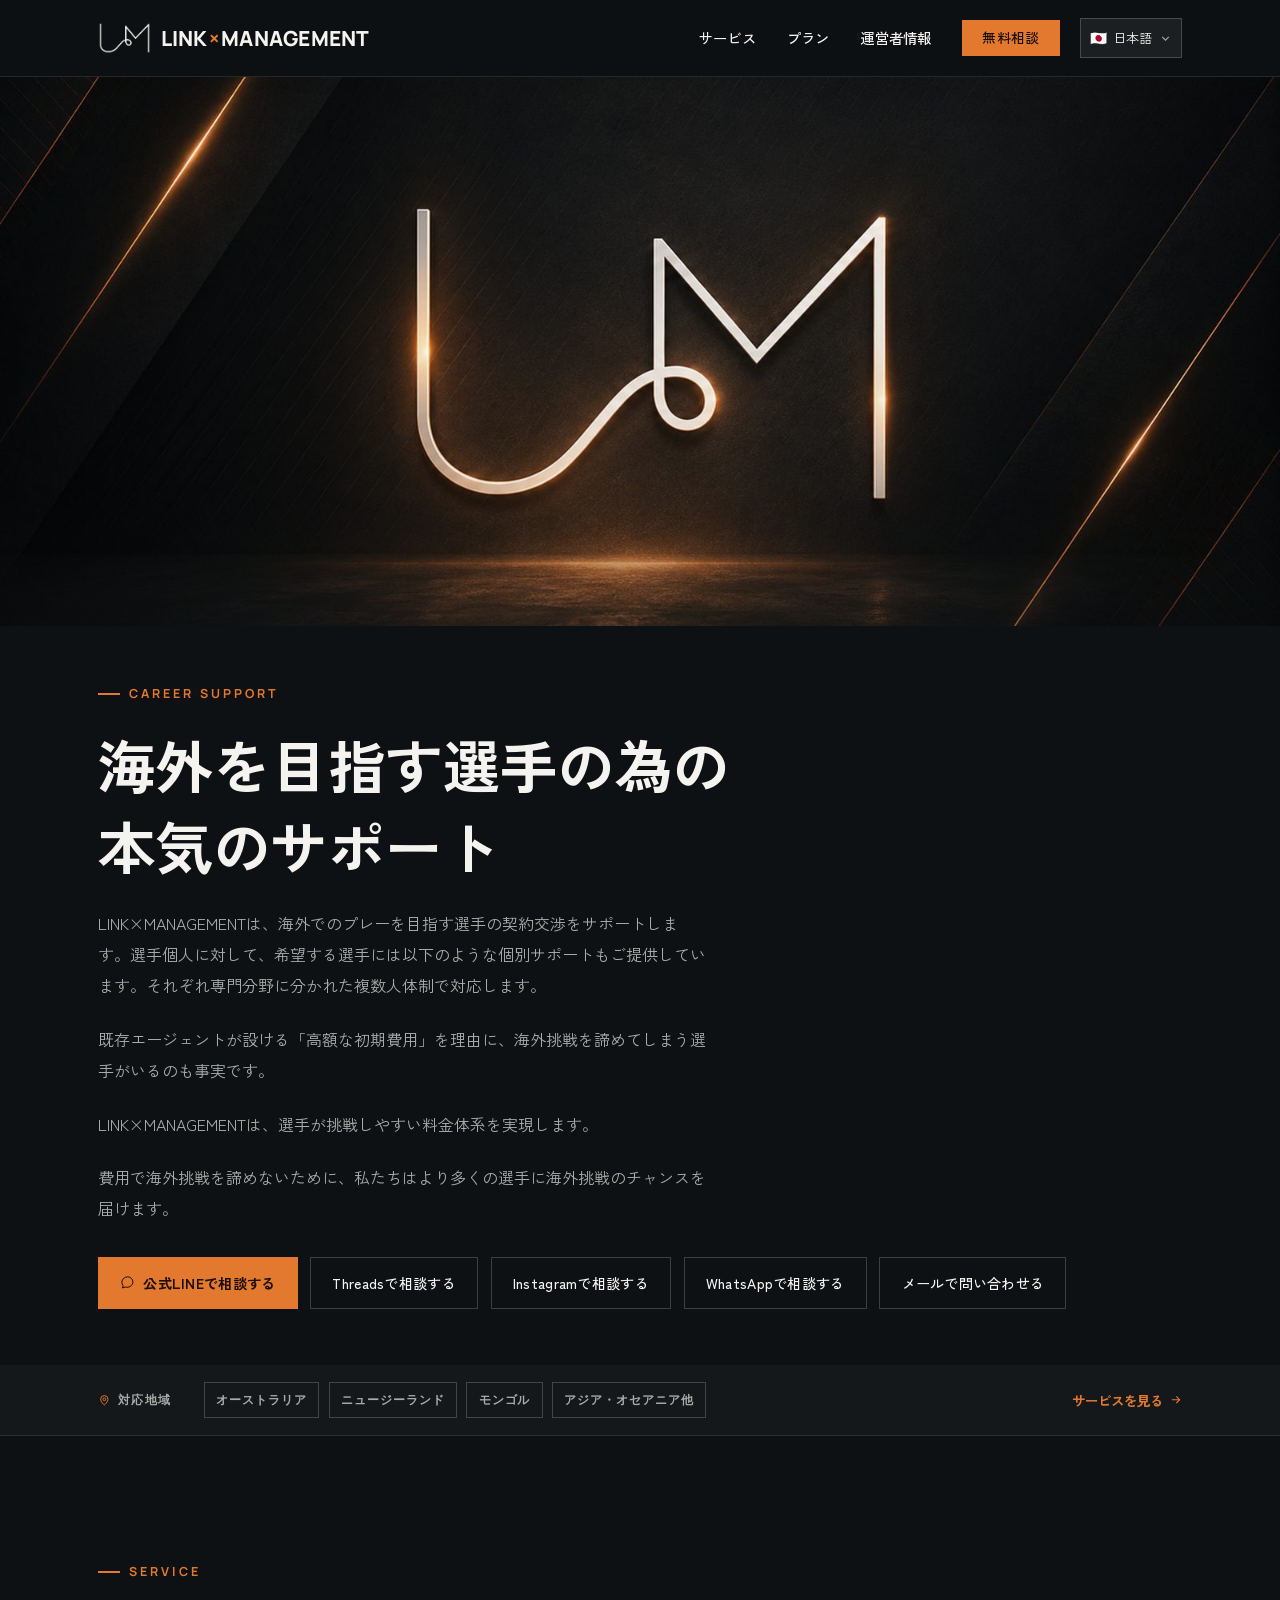
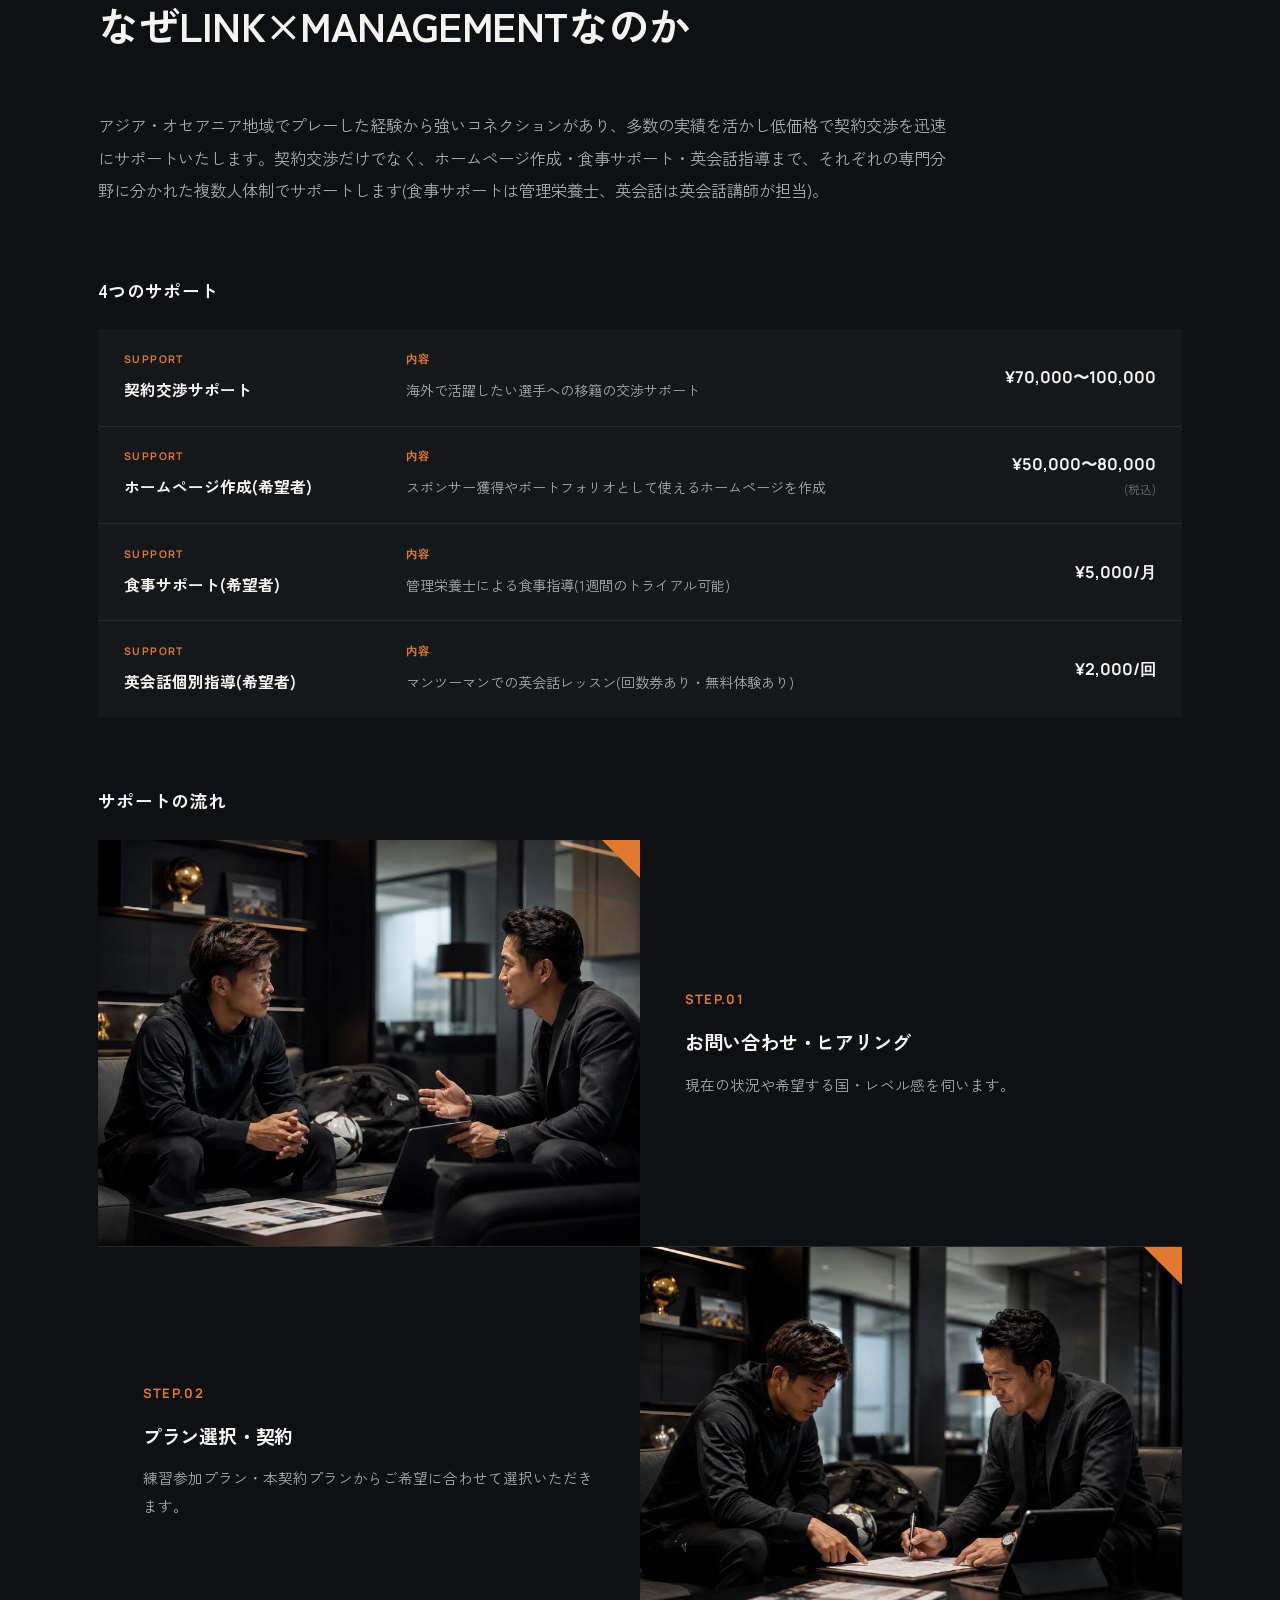
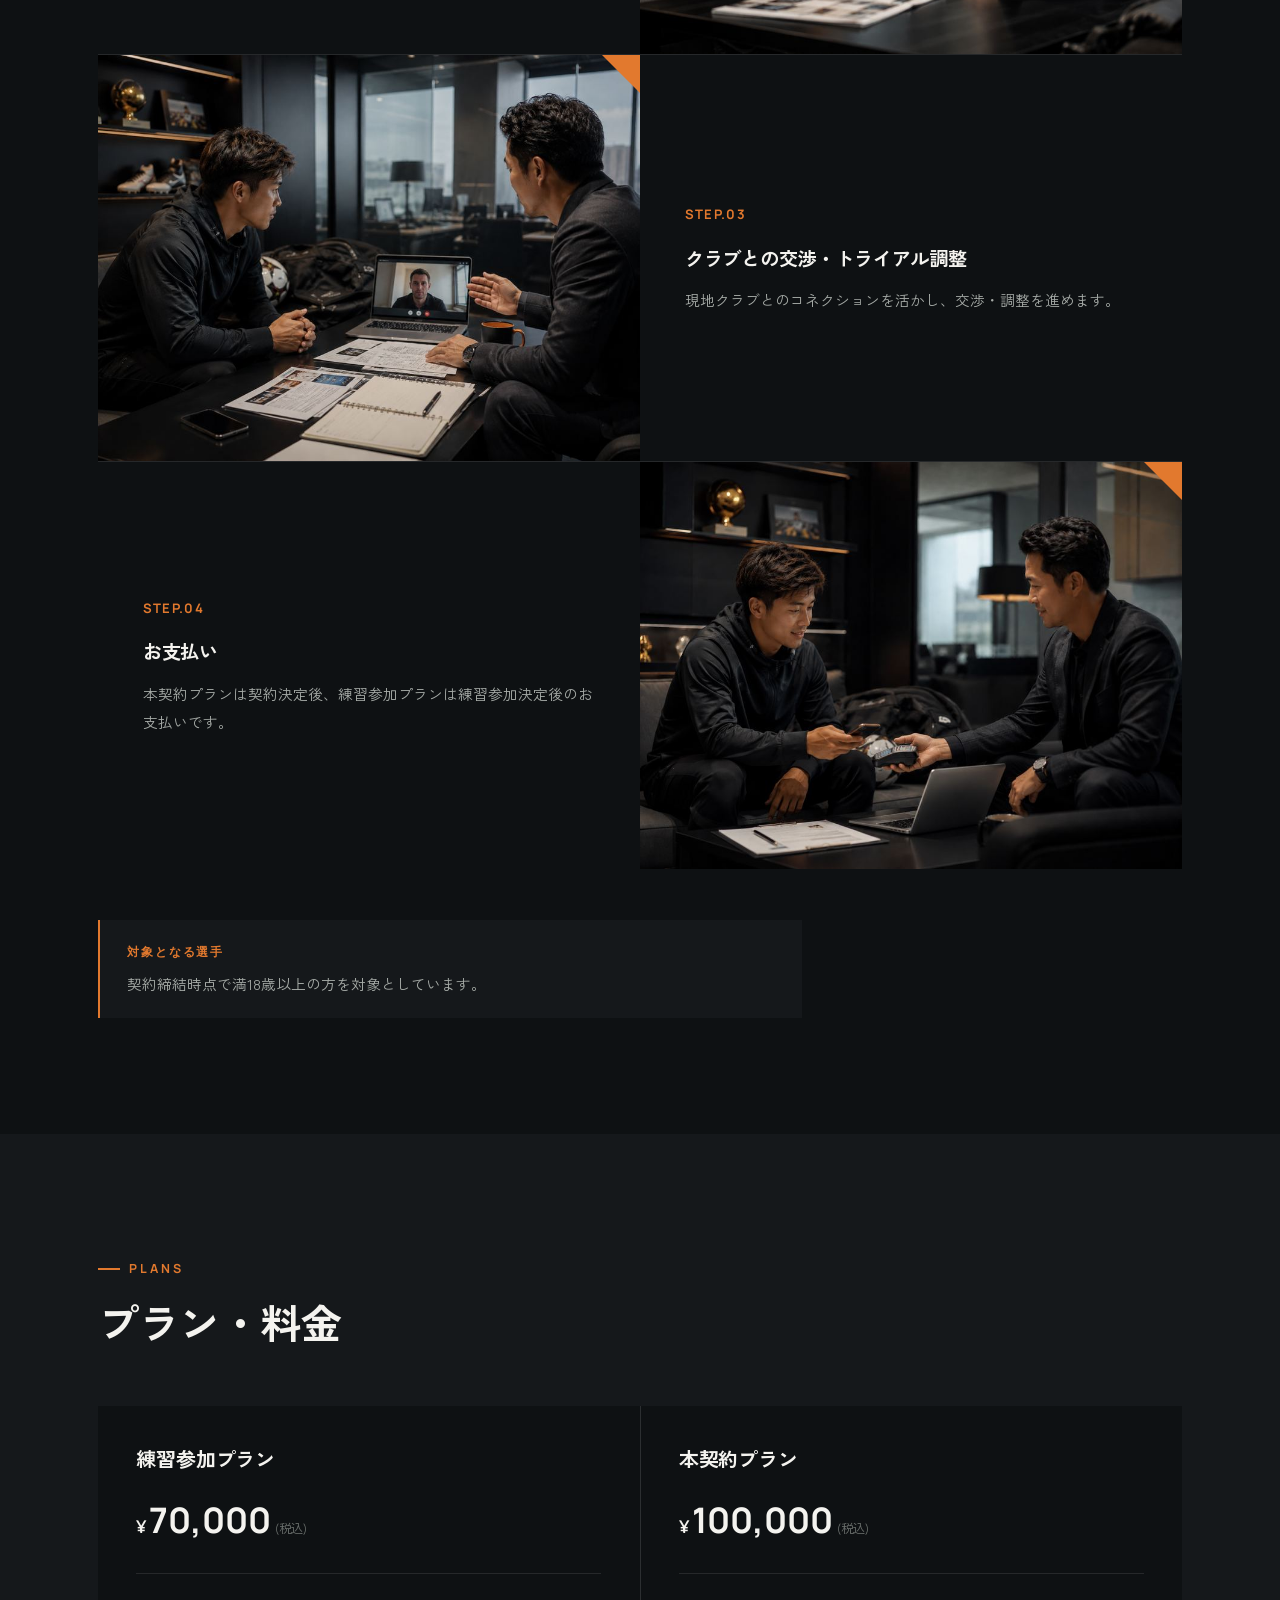
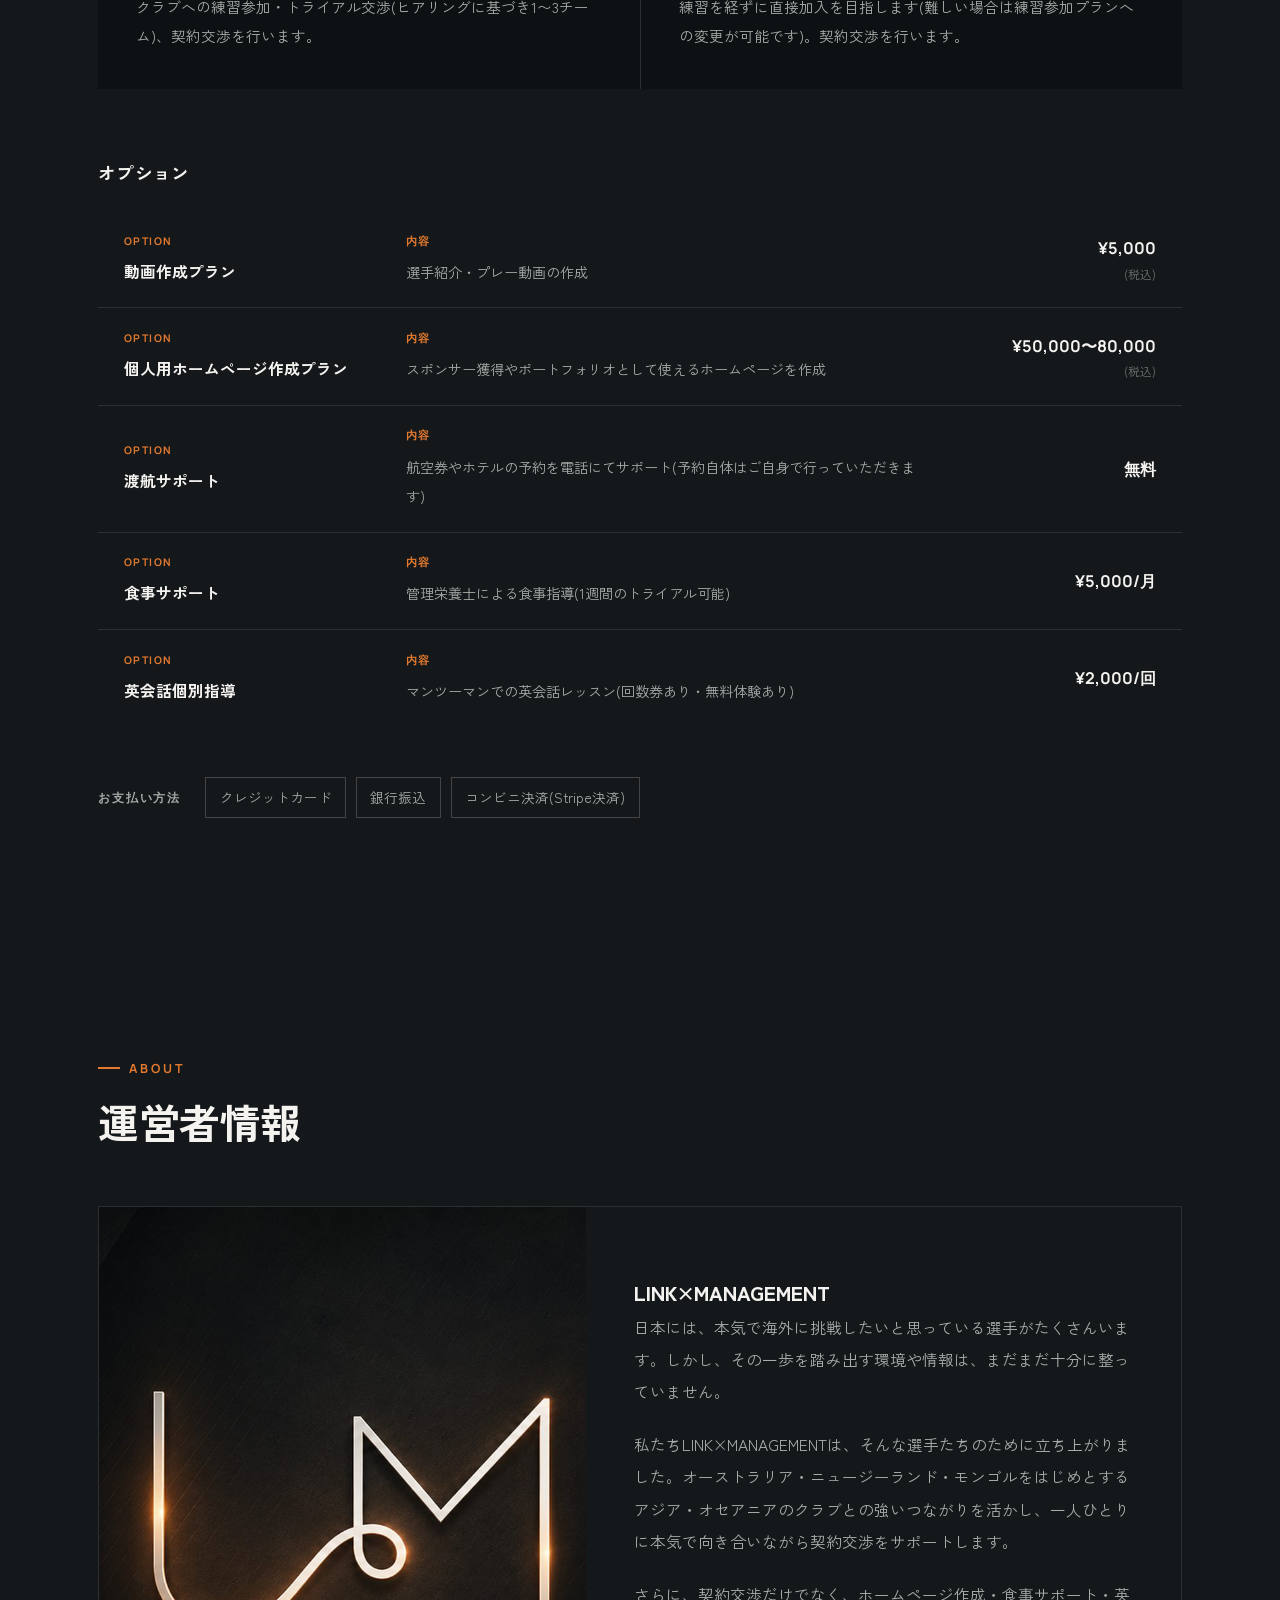
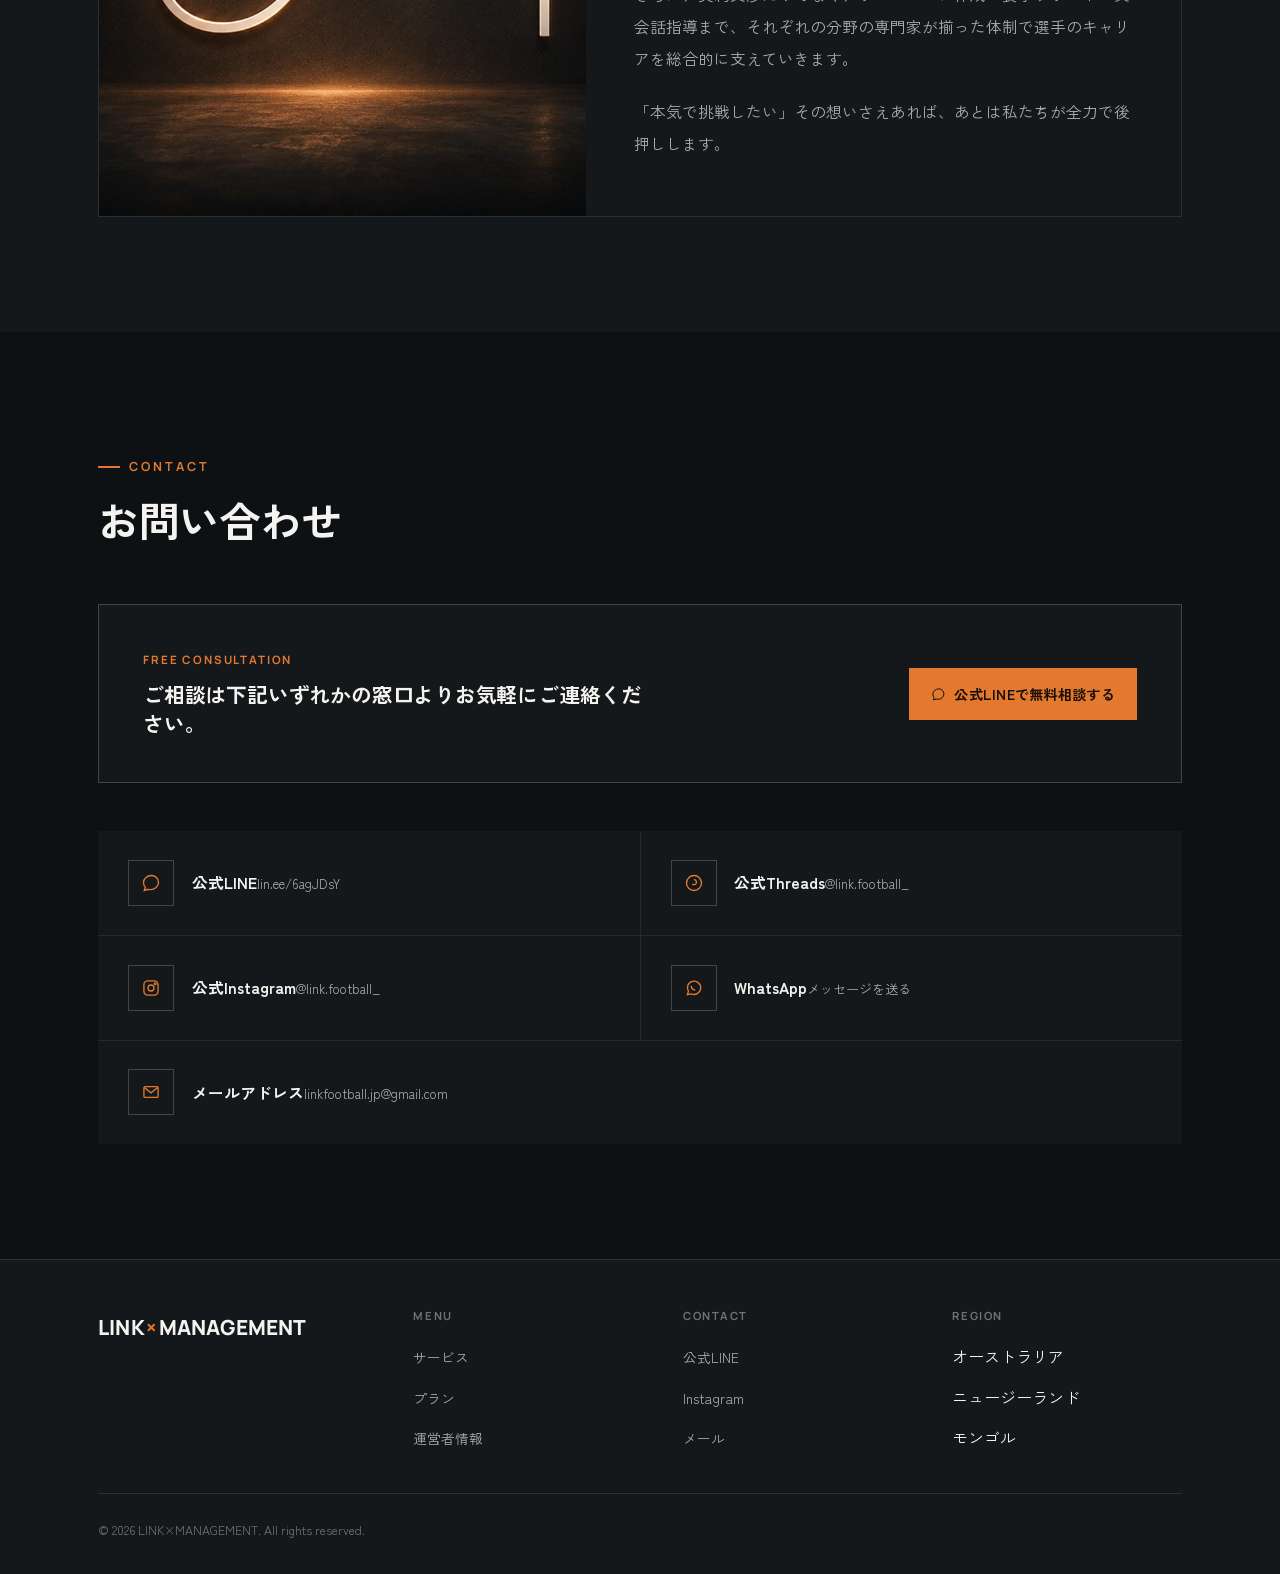
==== commit f4152815: "index.html を更新" ====
--- a/index.html
+++ b/index.html
@@ -1,7 +1,7 @@
 <!DOCTYPE html>
 <html lang="ja">
 <head>
-<meta charset="utf-8"/>
+<meta charset="utf-8"/><meta content="index, follow, max-image-preview:large, max-snippet:-1" name="robots"/>
 <meta content="width=device-width, initial-scale=1, viewport-fit=cover" name="viewport"/>
 <title>LINK×MANAGEMENT | 海外サッカー移籍エージェント・契約交渉サポート</title>
 <meta content="オーストラリア・ニュージーランド・モンゴルなどアジア・オセアニアへのサッカー海外移籍をサポート。トライアル交渉から契約交渉まで、本気で海外を目指す選手のためのキャリアエージェントサービスです。" name="description"/>
@@ -352,29 +352,23 @@
   aspect-ratio:4/3;
   max-height:52vh;
 }
-/* Overlay-on-image only kicks in at true desktop widths (1024px+), where
-   the image is tall enough and CTA buttons fit in fewer rows. Below that
-   — including tablets like iPad — the copy flows normally below the
-   image instead, same as mobile. Overlaying at tablet widths was
-   overflowing past the top of a (relatively short) image and colliding
-   with the sticky header, since 5 CTA buttons + heading + lead text
-   don't reliably fit within the image's height at those widths. */
-@media (min-width:1024px){.hero-media{aspect-ratio:21/10;max-height:86vh;}}
+@media (min-width:640px){.hero-media{aspect-ratio:16/9;max-height:70vh;}}
+@media (min-width:1024px){.hero-media{aspect-ratio:21/9;max-height:74vh;}}
+/* The copy always flows in normal document flow below the image (never
+   overlaid on top of it). An overlay-on-image treatment was tried, but
+   the hero copy's height depends on how much lead-paragraph content is
+   authored — it has grown over revisions and is likely to again — and
+   at any given screen width there's no guarantee the image is tall
+   enough to contain it. When it wasn't, the overlaid text spilled
+   upward and collided with the sticky header, and that broken range
+   kept shifting wider every time the copy grew. Flowing below the image
+   is correct at every width regardless of how much text it holds. */
 .hero-media::after{
   content:"";
   position:absolute;inset:0;
   z-index:1;
-  background:linear-gradient(180deg, rgba(14,17,19,.05) 0%, rgba(14,17,19,.25) 70%, rgba(14,17,19,.55) 100%);
-}
-@media (min-width:1024px){
-  .hero-media::after{
-    background:linear-gradient(180deg, rgba(14,17,19,.15) 0%, rgba(14,17,19,.55) 55%, rgba(14,17,19,.96) 100%);
-  }
-}
-/* Mobile & tablet: copy flows normally below the image (own dark
-   background) — avoids overlaying text where it could collide with the
-   sticky header. Desktop only: copy overlays the bottom of the (taller)
-   image, as in the reference design. */
+  background:linear-gradient(180deg, rgba(14,17,19,0) 0%, rgba(14,17,19,.05) 75%, rgba(14,17,19,.35) 100%);
+}
 .hero-copy{
   position:static;
   z-index:2;
@@ -383,12 +377,11 @@
   max-width:var(--container);
   margin-inline:auto;
 }
+@media (min-width:640px){
+  .hero-copy{padding:2.5rem clamp(1.25rem,4.5vw,3rem) 3rem;}
+}
 @media (min-width:1024px){
-  .hero-copy{
-    position:absolute;left:0;right:0;bottom:0;
-    background:none;
-    padding:clamp(2rem,6vw,4rem) clamp(1.25rem,4.5vw,3rem) clamp(2.5rem,5vw,3.5rem);
-  }
+  .hero-copy{padding:3rem clamp(1.25rem,4.5vw,3rem) 3.5rem;}
 }
 .hero-copy .eyebrow{margin-bottom:1.2rem;}
 .hero h1{
@@ -821,56 +814,147 @@
 html[lang="zh"]{ --font-jp:'Noto Sans SC', 'Manrope', sans-serif; }
 html[lang="en"], html[lang="pt"], html[lang="mn"], html[lang="es"]{ --font-jp:'Manrope', 'Zen Kaku Gothic New', sans-serif; }
 </style>
-<link href="https://link-football.pages.dev/" rel="canonical"/><meta content="website" property="og:type"/><meta content="LINK×MANAGEMENT" property="og:site_name"/><meta content="LINK×MANAGEMENT | 海外サッカー移籍エージェント・契約交渉サポート" property="og:title"/><meta content="オーストラリア・ニュージーランド・モンゴルなどアジア・オセアニアへのサッカー海外移籍をサポート。トライアル交渉から契約交渉まで、本気で海外を目指す選手のためのキャリアエージェントサービスです。" property="og:description"/><meta content="https://link-football.pages.dev/" property="og:url"/><meta content="https://link-football.pages.dev/og-image.jpg" property="og:image"/><meta content="ja_JP" property="og:locale"/><meta content="summary_large_image" name="twitter:card"/><meta content="LINK×MANAGEMENT | 海外サッカー移籍エージェント・契約交渉サポート" name="twitter:title"/><meta content="オーストラリア・ニュージーランド・モンゴルなどアジア・オセアニアへのサッカー海外移籍をサポート。トライアル交渉から契約交渉まで、本気で海外を目指す選手のためのキャリアエージェントサービスです。" name="twitter:description"/><meta content="https://link-football.pages.dev/og-image.jpg" name="twitter:image"/><script type="application/ld+json">{
+<link href="https://link-management.pages.dev/" rel="canonical"/><meta content="website" property="og:type"/><meta content="LINK×MANAGEMENT" property="og:site_name"/><meta content="LINK×MANAGEMENT | 海外サッカー移籍エージェント・契約交渉サポート" property="og:title"/><meta content="オーストラリア・ニュージーランド・モンゴルなどアジア・オセアニアへのサッカー海外移籍をサポート。トライアル交渉から契約交渉まで、本気で海外を目指す選手のためのキャリアエージェントサービスです。" property="og:description"/><meta content="https://link-management.pages.dev/" property="og:url"/><meta content="https://link-management.pages.dev/og-image.jpg" property="og:image"/><meta content="ja_JP" property="og:locale"/><meta content="summary_large_image" name="twitter:card"/><meta content="LINK×MANAGEMENT | 海外サッカー移籍エージェント・契約交渉サポート" name="twitter:title"/><meta content="オーストラリア・ニュージーランド・モンゴルなどアジア・オセアニアへのサッカー海外移籍をサポート。トライアル交渉から契約交渉まで、本気で海外を目指す選手のためのキャリアエージェントサービスです。" name="twitter:description"/><meta content="https://link-management.pages.dev/og-image.jpg" name="twitter:image"/><script type="application/ld+json">{
   "@context": "https://schema.org",
-  "@type": "ProfessionalService",
-  "name": "LINK×MANAGEMENT",
-  "description": "オーストラリア・ニュージーランド・モンゴルなどアジア・オセアニアへのサッカー海外移籍をサポート。トライアル交渉から契約交渉まで、本気で海外を目指す選手のためのキャリアエージェントサービスです。",
-  "url": "https://link-football.pages.dev/",
-  "image": "https://link-football.pages.dev/og-image.jpg",
-  "email": "linkfootball.jp@gmail.com",
-  "areaServed": [
+  "@graph": [
     {
-      "@type": "Country",
-      "name": "Australia"
+      "@type": "ProfessionalService",
+      "@id": "https://link-management.pages.dev/#organization",
+      "name": "LINK×MANAGEMENT",
+      "alternateName": "LINK x MANAGEMENT",
+      "description": "オーストラリア・ニュージーランド・モンゴルなどアジア・オセアニアへのサッカー海外移籍をサポート。トライアル交渉から契約交渉まで、本気で海外を目指す選手のためのキャリアエージェントサービスです。",
+      "url": "https://link-management.pages.dev/",
+      "logo": "https://link-management.pages.dev/og-image.jpg",
+      "image": "https://link-management.pages.dev/og-image.jpg",
+      "email": "linkfootball.jp@gmail.com",
+      "areaServed": [
+        {
+          "@type": "Country",
+          "name": "Australia"
+        },
+        {
+          "@type": "Country",
+          "name": "New Zealand"
+        },
+        {
+          "@type": "Country",
+          "name": "Mongolia"
+        },
+        {
+          "@type": "Place",
+          "name": "Asia & Oceania"
+        }
+      ],
+      "audience": {
+        "@type": "Audience",
+        "audienceType": "Football players aged 18 and over aiming to play overseas"
+      },
+      "sameAs": [
+        "https://www.instagram.com/link.football_",
+        "https://www.threads.com/@link.football_"
+      ],
+      "makesOffer": [
+        {
+          "@type": "Offer",
+          "name": "練習参加プラン",
+          "description": "クラブへの練習参加・トライアル交渉(ヒアリングに基づき1〜3チーム)、契約交渉を行います。",
+          "priceCurrency": "JPY",
+          "price": "70000"
+        },
+        {
+          "@type": "Offer",
+          "name": "本契約プラン",
+          "description": "練習を経ずに直接加入を目指します。契約交渉を行います。",
+          "priceCurrency": "JPY",
+          "price": "100000"
+        }
+      ],
+      "inLanguage": [
+        "ja",
+        "en",
+        "pt",
+        "mn",
+        "ko",
+        "th",
+        "zh",
+        "es"
+      ]
     },
     {
-      "@type": "Country",
-      "name": "New Zealand"
+      "@type": "WebPage",
+      "@id": "https://link-management.pages.dev/#webpage",
+      "url": "https://link-management.pages.dev/",
+      "name": "LINK×MANAGEMENT | 海外サッカー移籍エージェント・契約交渉サポート",
+      "isPartOf": {
+        "@id": "https://link-management.pages.dev/#organization"
+      },
+      "inLanguage": "ja",
+      "speakable": {
+        "@type": "SpeakableSpecification",
+        "cssSelector": [
+          ".hero h1",
+          ".hero .lead",
+          ".eligibility",
+          ".plan-card"
+        ]
+      }
     },
     {
-      "@type": "Country",
-      "name": "Mongolia"
+      "@type": "FAQPage",
+      "@id": "https://link-management.pages.dev/#faq",
+      "mainEntity": [
+        {
+          "@type": "Question",
+          "name": "対象となる選手の条件は？",
+          "acceptedAnswer": {
+            "@type": "Answer",
+            "text": "契約締結時点で満18歳以上の方を対象としています。"
+          }
+        },
+        {
+          "@type": "Question",
+          "name": "対応している国・地域はどこですか？",
+          "acceptedAnswer": {
+            "@type": "Answer",
+            "text": "オーストラリア、ニュージーランド、モンゴルをはじめ、アジア・オセアニア地域のクラブを中心に対応しています。"
+          }
+        },
+        {
+          "@type": "Question",
+          "name": "プランと料金を教えてください。",
+          "acceptedAnswer": {
+            "@type": "Answer",
+            "text": "練習参加プランは70,000円(税込)で、クラブへの練習参加・トライアル交渉と契約交渉を行います。本契約プランは100,000円(税込)で、練習を経ずに直接加入を目指し契約交渉を行います。"
+          }
+        },
+        {
+          "@type": "Question",
+          "name": "契約交渉以外にどんなサポートがありますか？",
+          "acceptedAnswer": {
+            "@type": "Answer",
+            "text": "契約交渉サポートに加えて、ホームページ作成、管理栄養士による食事サポート、英会話講師によるマンツーマン英会話指導を、それぞれの専門分野の担当者が対応します。"
+          }
+        },
+        {
+          "@type": "Question",
+          "name": "支払い方法は何がありますか？",
+          "acceptedAnswer": {
+            "@type": "Answer",
+            "text": "クレジットカード、銀行振込、コンビニ決済(Stripe決済)に対応しています。"
+          }
+        },
+        {
+          "@type": "Question",
+          "name": "サポートはどのような流れで進みますか？",
+          "acceptedAnswer": {
+            "@type": "Answer",
+            "text": "お問い合わせ・ヒアリングの後、プランを選択して契約し、クラブとの交渉・トライアル調整を進めます。お支払いは本契約プランが契約決定後、練習参加プランが練習参加決定後です。"
+          }
+        }
+      ]
     }
-  ],
-  "sameAs": [
-    "https://www.instagram.com/link.football_",
-    "https://www.threads.com/@link.football_"
-  ],
-  "makesOffer": [
-    {
-      "@type": "Offer",
-      "name": "練習参加プラン",
-      "priceCurrency": "JPY",
-      "price": "70000"
-    },
-    {
-      "@type": "Offer",
-      "name": "本契約プラン",
-      "priceCurrency": "JPY",
-      "price": "100000"
-    }
-  ],
-  "inLanguage": [
-    "ja",
-    "en",
-    "pt",
-    "mn",
-    "ko",
-    "th",
-    "zh"
   ]
-}</script></head>
+}</script><meta content="#0E1113" name="theme-color"/></head>
 <body>
 <a class="skip-link" data-i18n="skip" href="#main">本文へスキップ</a>
 <!--
@@ -939,13 +1023,12 @@
      ============================================================ -->
 <section class="hero">
 <div class="hero-media">
-<img alt="海外挑戦を目指すサッカー選手" class="media-slot__ph" data-i18n-alt="img.hero" id="hero-img" src="data:image/svg+xml;utf8,&lt;svg xmlns='http://www.w3.org/2000/svg' viewBox='0 0 1600 900'&gt;&lt;rect width='1600' height='900' fill='%23171B1E'/&gt;&lt;defs&gt;&lt;pattern id='d' width='34' height='34' patternTransform='rotate(45)' patternUnits='userSpaceOnUse'&gt;&lt;line x1='0' y1='0' x2='0' y2='34' stroke='%23E2792E' stroke-opacity='0.10' stroke-width='2'/&gt;&lt;/pattern&gt;&lt;/defs&gt;&lt;rect width='1600' height='900' fill='url(%23d)'/&gt;&lt;g transform='translate(800,450)' fill='none' stroke='%23E2792E' stroke-opacity='0.4' stroke-width='4'&gt;&lt;rect x='-70' y='-48' width='140' height='96' rx='6'/&gt;&lt;circle cx='0' cy='0' r='28'/&gt;&lt;rect x='26' y='-64' width='34' height='18' rx='3'/&gt;&lt;/g&gt;&lt;/svg&gt;" style="width:100%;height:100%;object-fit:cover;"/>
-<span class="media-slot__tag" style="left:1.25rem;bottom:auto;top:1.25rem;"><b>画像差替:</b> #hero-img / 選手のトレーニングや試合風景を推奨</span>
+<img alt="海外挑戦を目指すサッカー選手" class="media-slot__ph" data-i18n-alt="img.hero" id="hero-img" src="[data-uri]" style="width:100%;height:100%;object-fit:cover;"/>
 </div>
 <div class="hero-copy">
 <span class="eyebrow">Career Support</span>
 <h1 data-i18n-html="hero.h1">海外を目指す選手の為の<br/>本気のサポート</h1>
-<p class="lead" data-i18n="hero.lead">LINK×MANAGEMENTは、海外でのプレーを目指す選手の契約交渉をサポートします。選手個人に対して、希望する選手には以下のような個別サポートもご提供しています。それぞれ専門分野に分かれた複数人体制で対応します。</p>
+<p class="lead" data-i18n="hero.lead1">LINK×MANAGEMENTは、海外でのプレーを目指す選手の契約交渉をサポートします。選手個人に対して、希望する選手には以下のような個別サポートもご提供しています。それぞれ専門分野に分かれた複数人体制で対応します。</p><p class="lead" data-i18n="hero.lead2">既存エージェントが設ける「高額な初期費用」を理由に、海外挑戦を諦めてしまう選手がいるのも事実です。</p><p class="lead" data-i18n="hero.lead3">LINK×MANAGEMENTは、選手が挑戦しやすい料金体系を実現します。</p><p class="lead" data-i18n="hero.lead4">費用で海外挑戦を諦めないために、私たちはより多くの選手に海外挑戦のチャンスを届けます。</p>
 <div class="hero-ctas">
 <a class="btn btn-accent" href="https://lin.ee/6agJDsY" rel="noopener" target="_blank">
 <svg fill="none" stroke="currentColor" stroke-width="1.6" viewbox="0 0 24 24"><path d="M21 11.5c0 4.7-4.7 8.5-9.5 8.5-1 0-2-.15-2.9-.45L4 21l1.1-3.8C3.8 15.9 3 13.8 3 11.5 3 6.8 7.7 3 12.5 3S21 6.8 21 11.5Z"></path></svg>
@@ -985,13 +1068,12 @@
 <h2 data-i18n="service.h2">なぜLINK×MANAGEMENTなのか</h2>
 </div>
 <p class="service-intro" data-i18n="service.intro">アジア・オセアニア地域でプレーした経験から強いコネクションがあり、多数の実績を活かし低価格で契約交渉を迅速にサポートいたします。契約交渉だけでなく、ホームページ作成・食事サポート・英会話指導まで、それぞれの専門分野に分かれた複数人体制でサポートします(食事サポートは管理栄養士、英会話は英会話講師が担当)。</p>
-<h3 class="subblock-title" data-i18n="support.title">4つのサポート</h3><div class="option-table"><div class="option-row"><div><span class="cell-label">Support</span><span class="name" data-i18n="support1.name">契約交渉サポート</span></div><div><span class="cell-label" data-i18n="opt.label">内容</span><span class="content" data-i18n="support1.desc">海外で活躍したい選手への移籍の交渉サポート</span></div><div class="price">¥70,000〜100,000</div></div><div class="option-row"><div><span class="cell-label">Support</span><span class="name" data-i18n="support2.name">ホームページ作成(希望者)</span></div><div><span class="cell-label" data-i18n="opt.label">内容</span><span class="content" data-i18n="support2.desc">スポンサー獲得やポートフォリオとして使えるホームページを作成</span></div><div class="price">¥50,000〜80,000<span class="tax" data-i18n="opt2.tax">(税込)</span></div></div><div class="option-row"><div><span class="cell-label">Support</span><span class="name" data-i18n="support3.name">食事サポート(希望者)</span></div><div><span class="cell-label" data-i18n="opt.label">内容</span><span class="content" data-i18n="support3.desc">管理栄養士による食事指導(1週間のトライアル可能)</span></div><div class="price">¥5,000/月</div></div><div class="option-row"><div><span class="cell-label">Support</span><span class="name" data-i18n="support4.name">英会話個別指導(希望者)</span></div><div><span class="cell-label" data-i18n="opt.label">内容</span><span class="content" data-i18n="support4.desc">マンツーマンでの英会話レッスン(回数券あり・無料体験あり)</span></div><div class="price">¥2,000/回</div></div></div><h3 class="subblock-title" data-i18n="service.flow_title">サポートの流れ</h3>
+<h3 class="subblock-title" data-i18n="support.title">4つのサポート</h3><div class="option-table"><div class="option-row"><div><span class="cell-label">Support</span><span class="name" data-i18n="support1.name">契約交渉サポート</span></div><div><span class="cell-label" data-i18n="opt.label">内容</span><span class="content" data-i18n="support1.desc">海外で活躍したい選手への移籍の交渉サポート</span></div><div class="price" data-i18n="support1.price">¥70,000〜100,000</div></div><div class="option-row"><div><span class="cell-label">Support</span><span class="name" data-i18n="support2.name">ホームページ作成(希望者)</span></div><div><span class="cell-label" data-i18n="opt.label">内容</span><span class="content" data-i18n="support2.desc">スポンサー獲得やポートフォリオとして使えるホームページを作成</span></div><div class="price">¥50,000〜80,000<span class="tax" data-i18n="opt2.tax">(税込)</span></div></div><div class="option-row"><div><span class="cell-label">Support</span><span class="name" data-i18n="support3.name">食事サポート(希望者)</span></div><div><span class="cell-label" data-i18n="opt.label">内容</span><span class="content" data-i18n="support3.desc">管理栄養士による食事指導(1週間のトライアル可能)</span></div><div class="price" data-i18n="support3.price">¥5,000/月</div></div><div class="option-row"><div><span class="cell-label">Support</span><span class="name" data-i18n="support4.name">英会話個別指導(希望者)</span></div><div><span class="cell-label" data-i18n="opt.label">内容</span><span class="content" data-i18n="support4.desc">マンツーマンでの英会話レッスン(回数券あり・無料体験あり)</span></div><div class="price" data-i18n="support4.price">¥2,000/回</div></div></div><h3 class="subblock-title" data-i18n="service.flow_title">サポートの流れ</h3>
 <div class="feature-list">
 <div class="feature">
 <div class="feature-media">
 <div class="media-slot cut" style="--ar:1.333;">
 <img alt="お問い合わせ・ヒアリングの様子" class="media-slot__ph" data-i18n-alt="img.step1" id="step1-img" loading="lazy" src="[data-uri]"/>
-
 </div>
 </div>
 <div class="feature-body">
@@ -1004,7 +1086,6 @@
 <div class="feature-media">
 <div class="media-slot cut" style="--ar:1.333;">
 <img alt="プラン選択・契約の様子" class="media-slot__ph" data-i18n-alt="img.step2" id="step2-img" loading="lazy" src="[data-uri]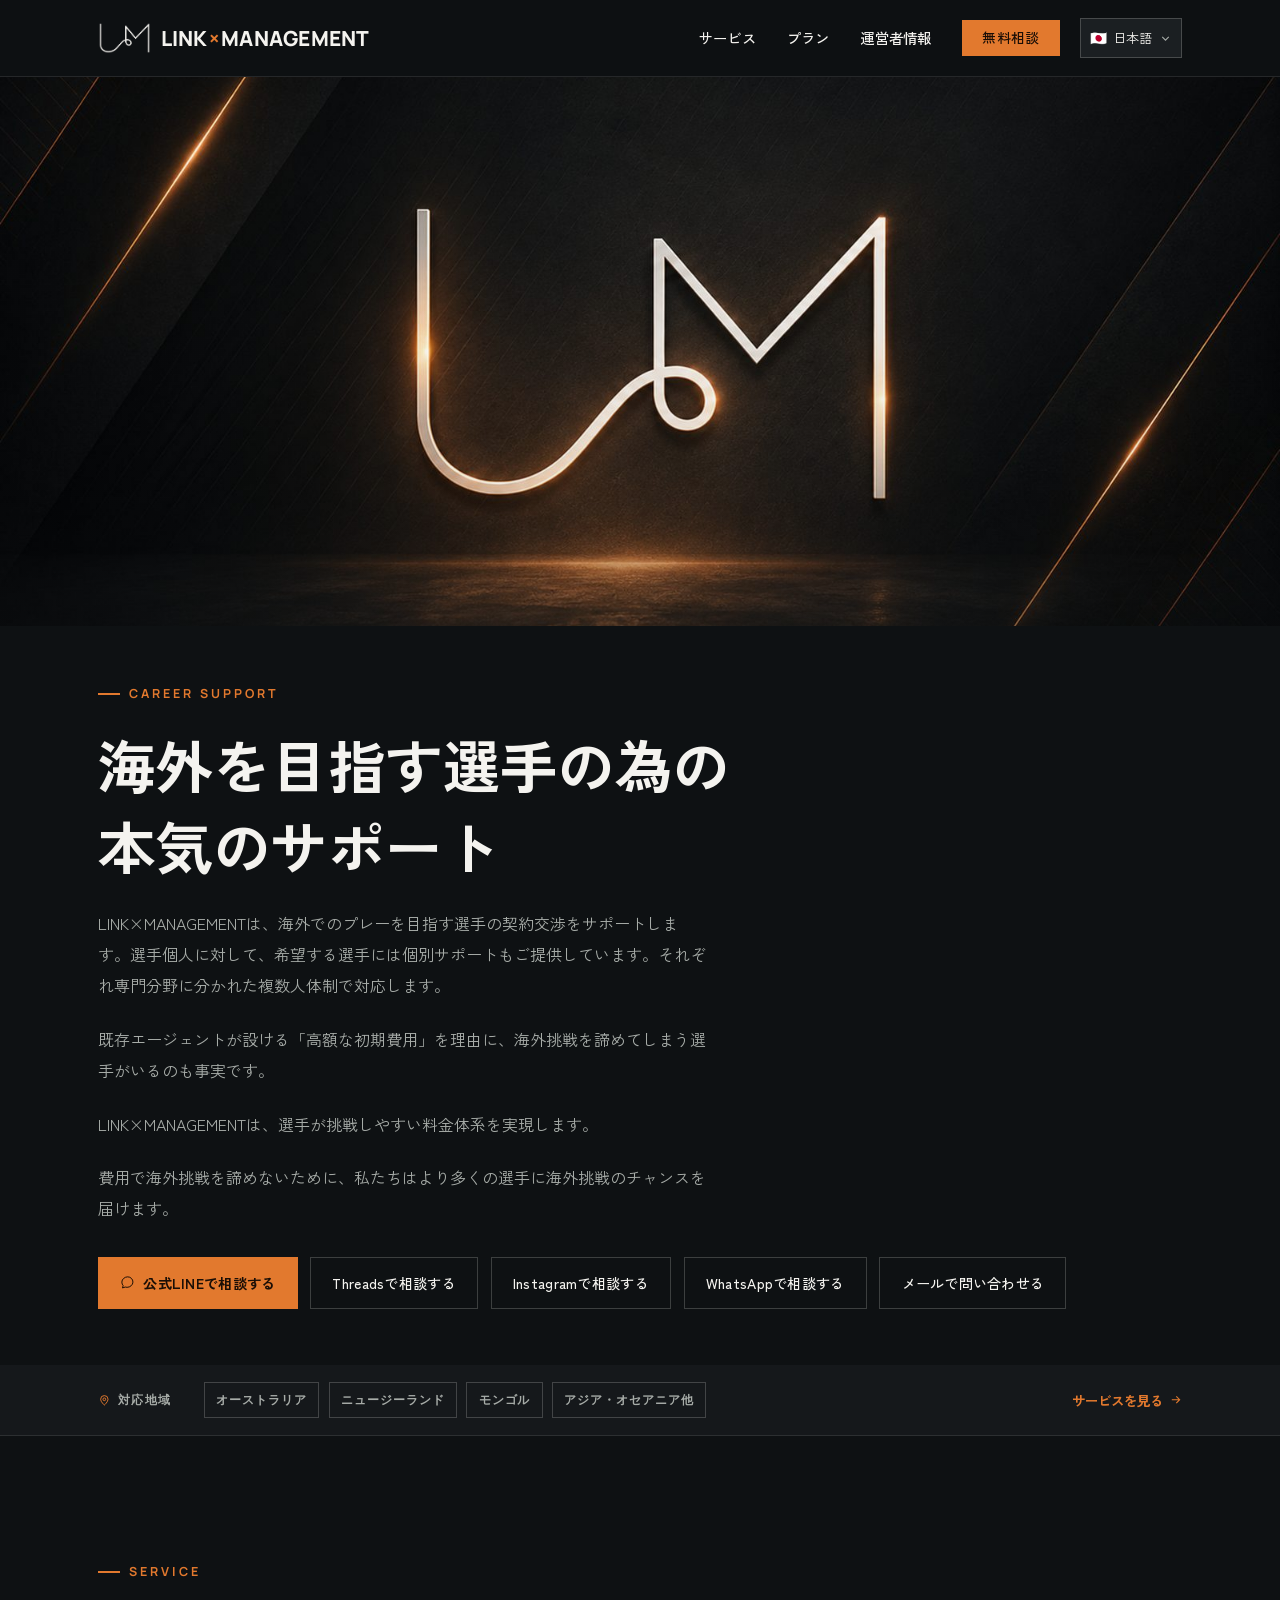
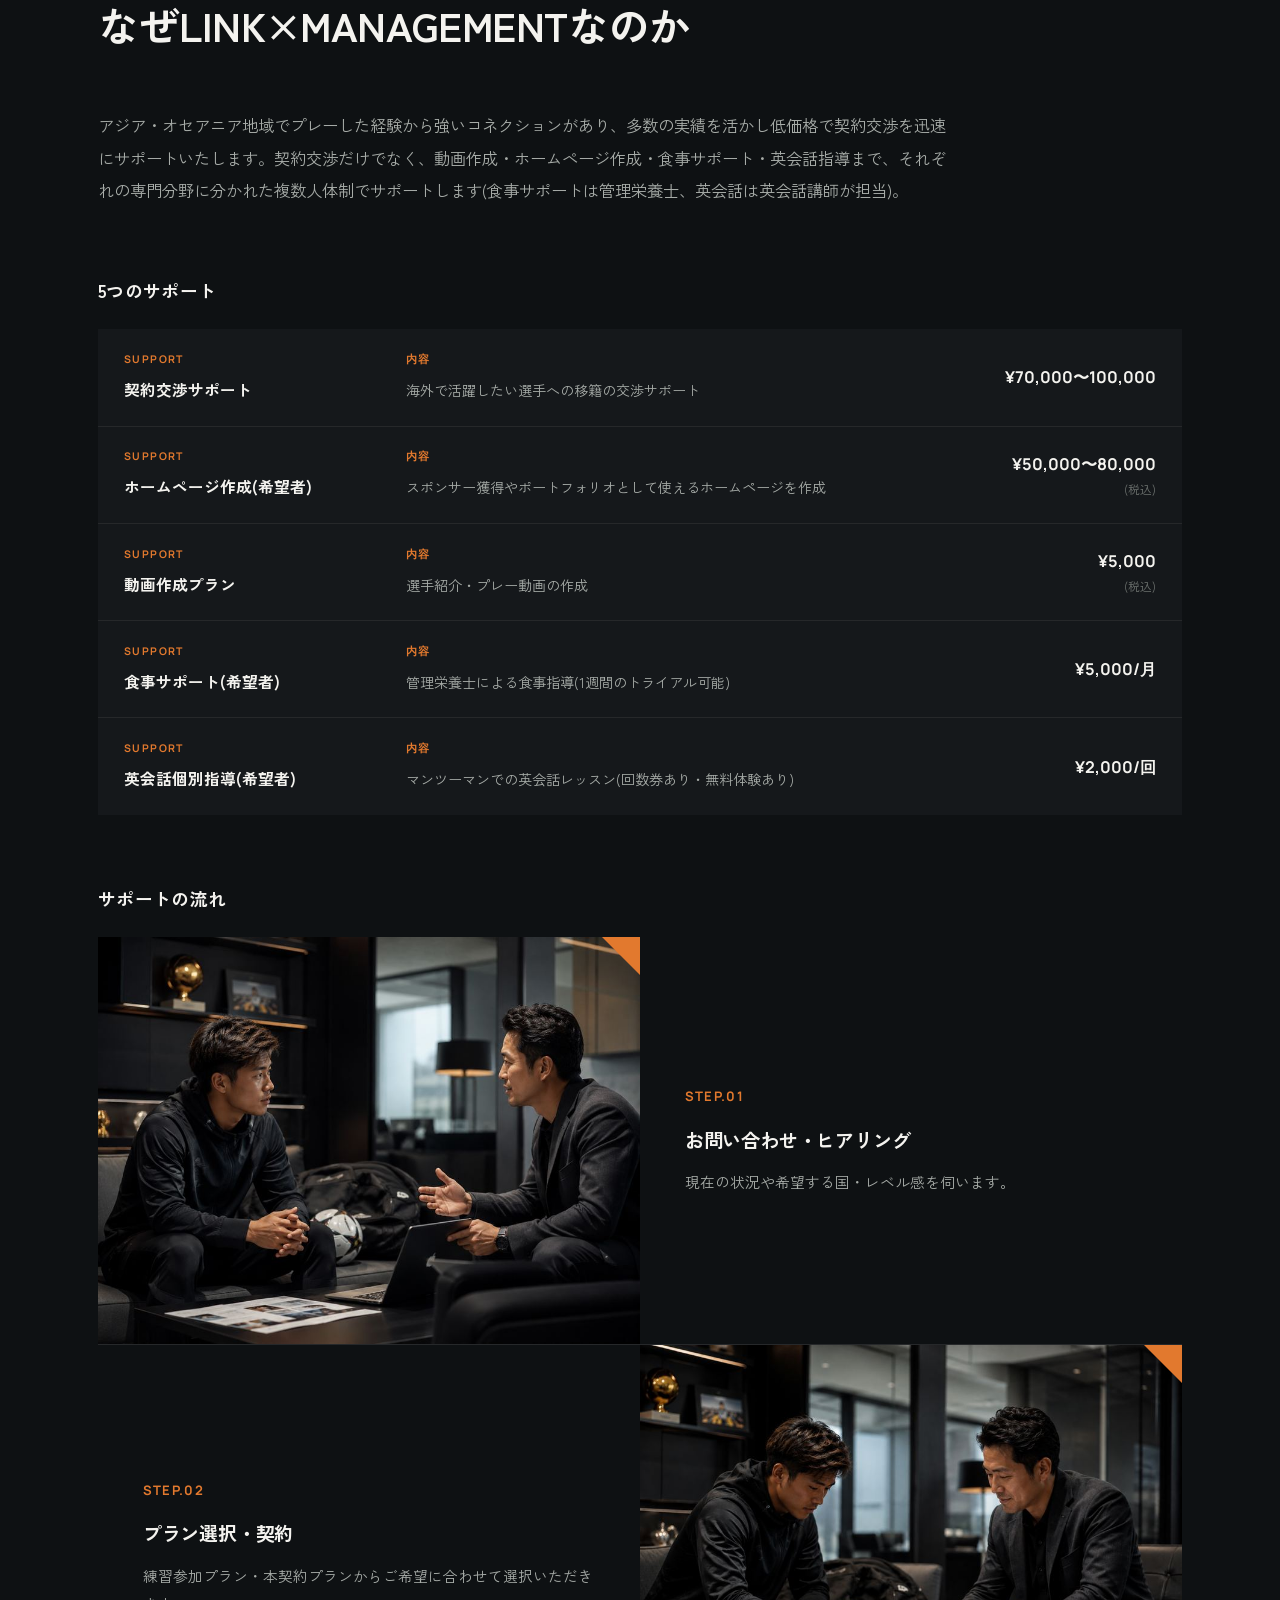
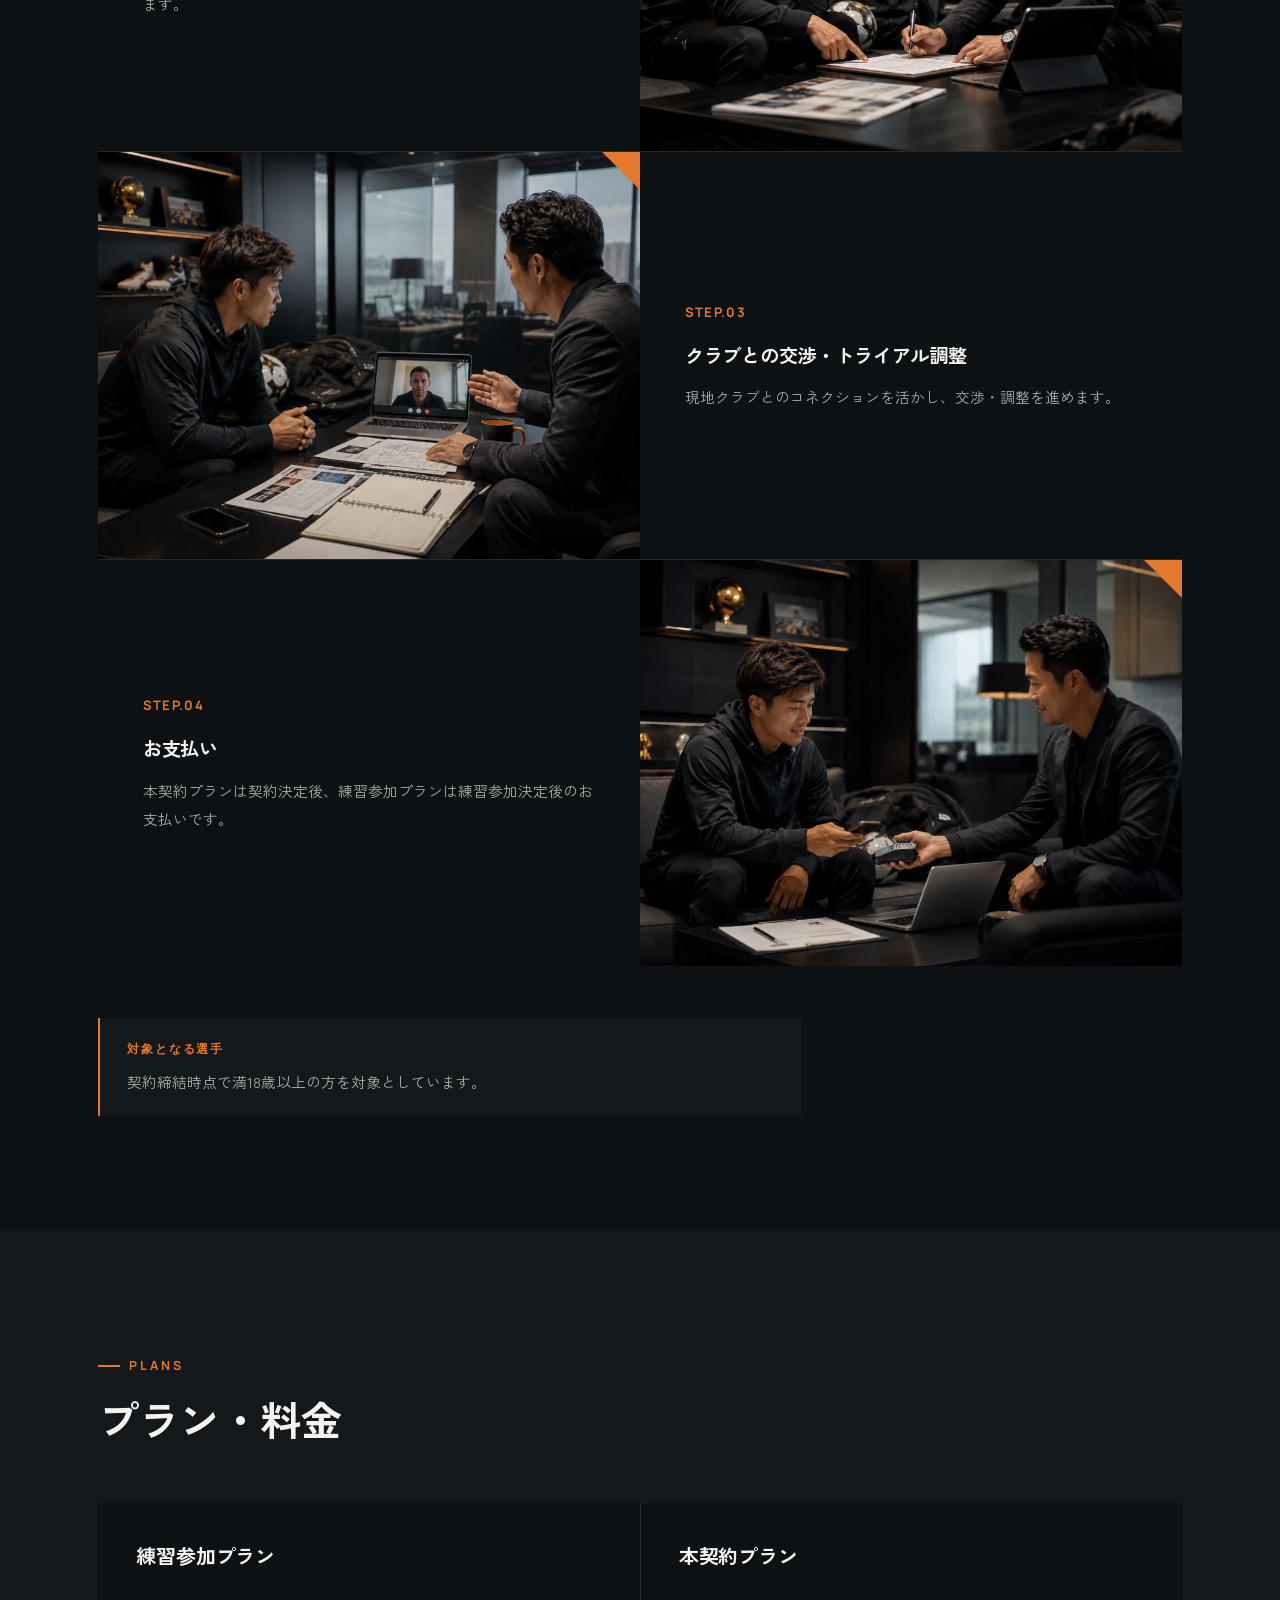
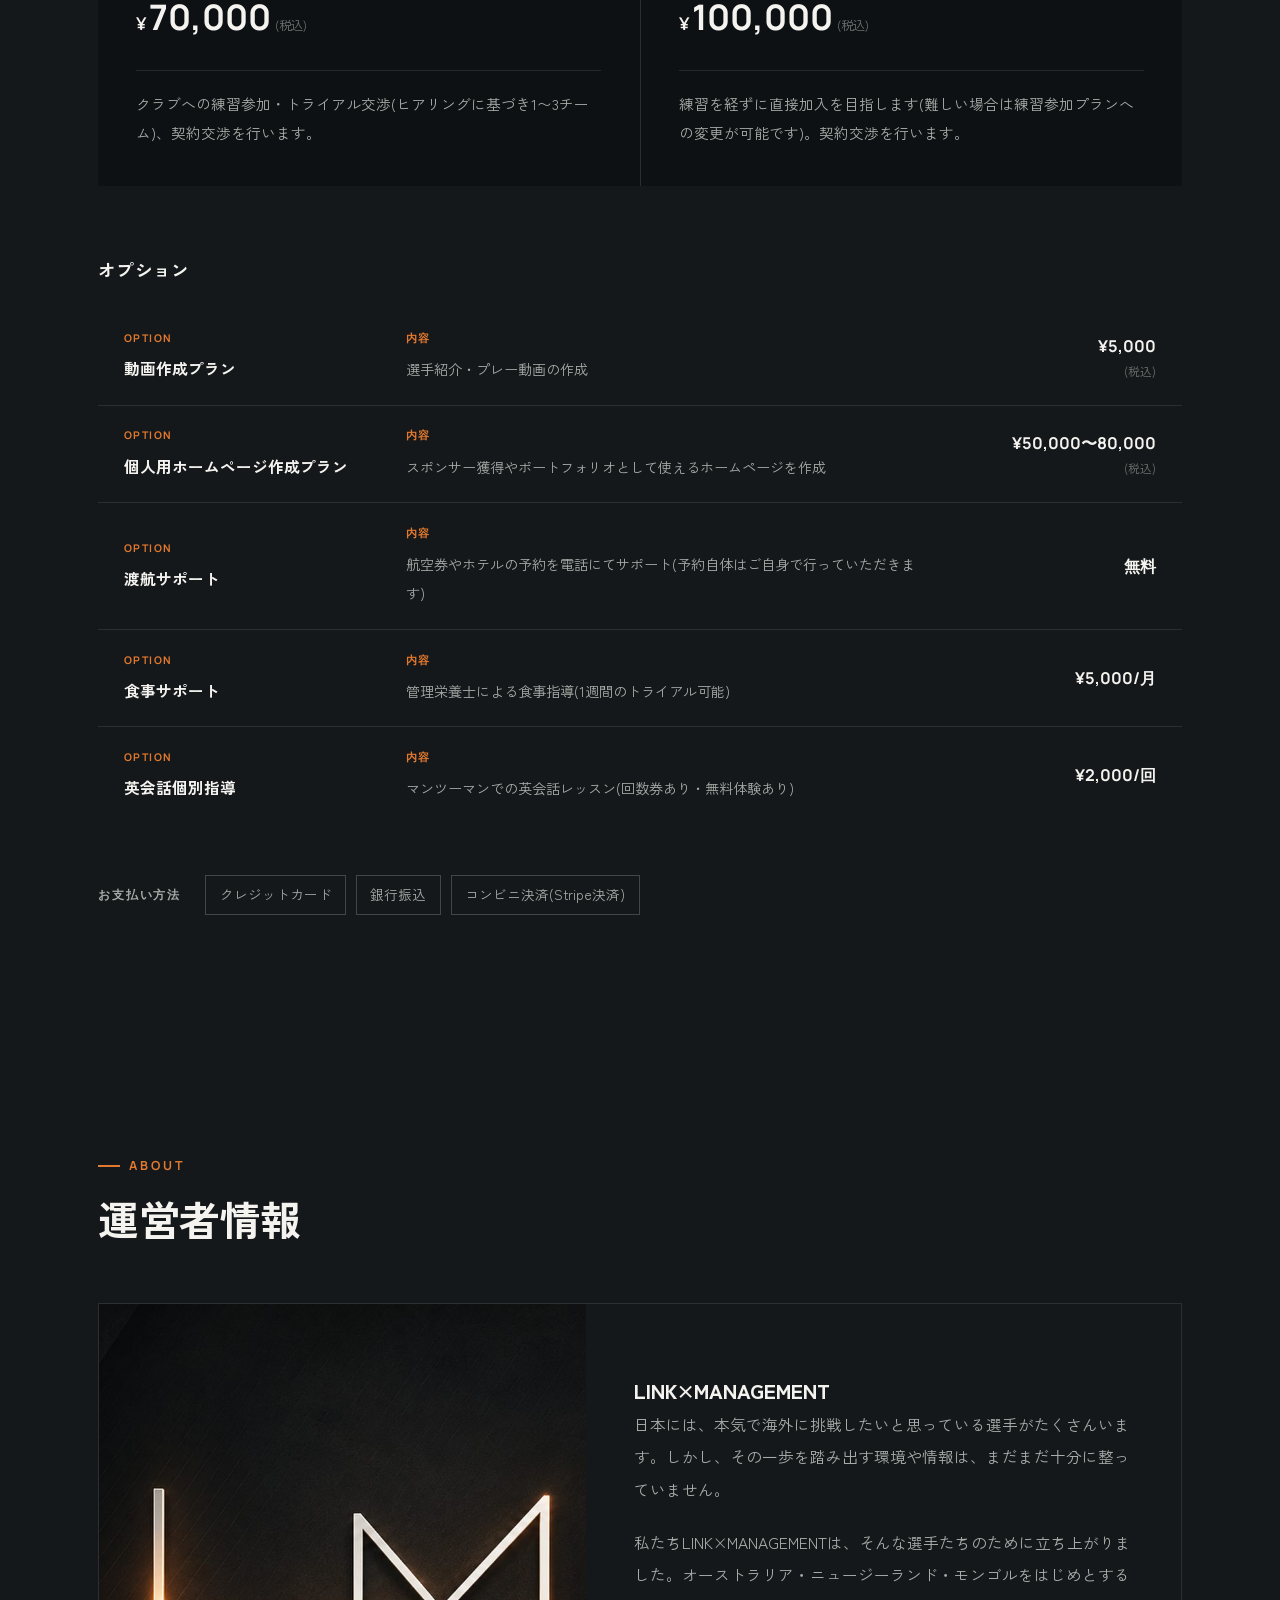
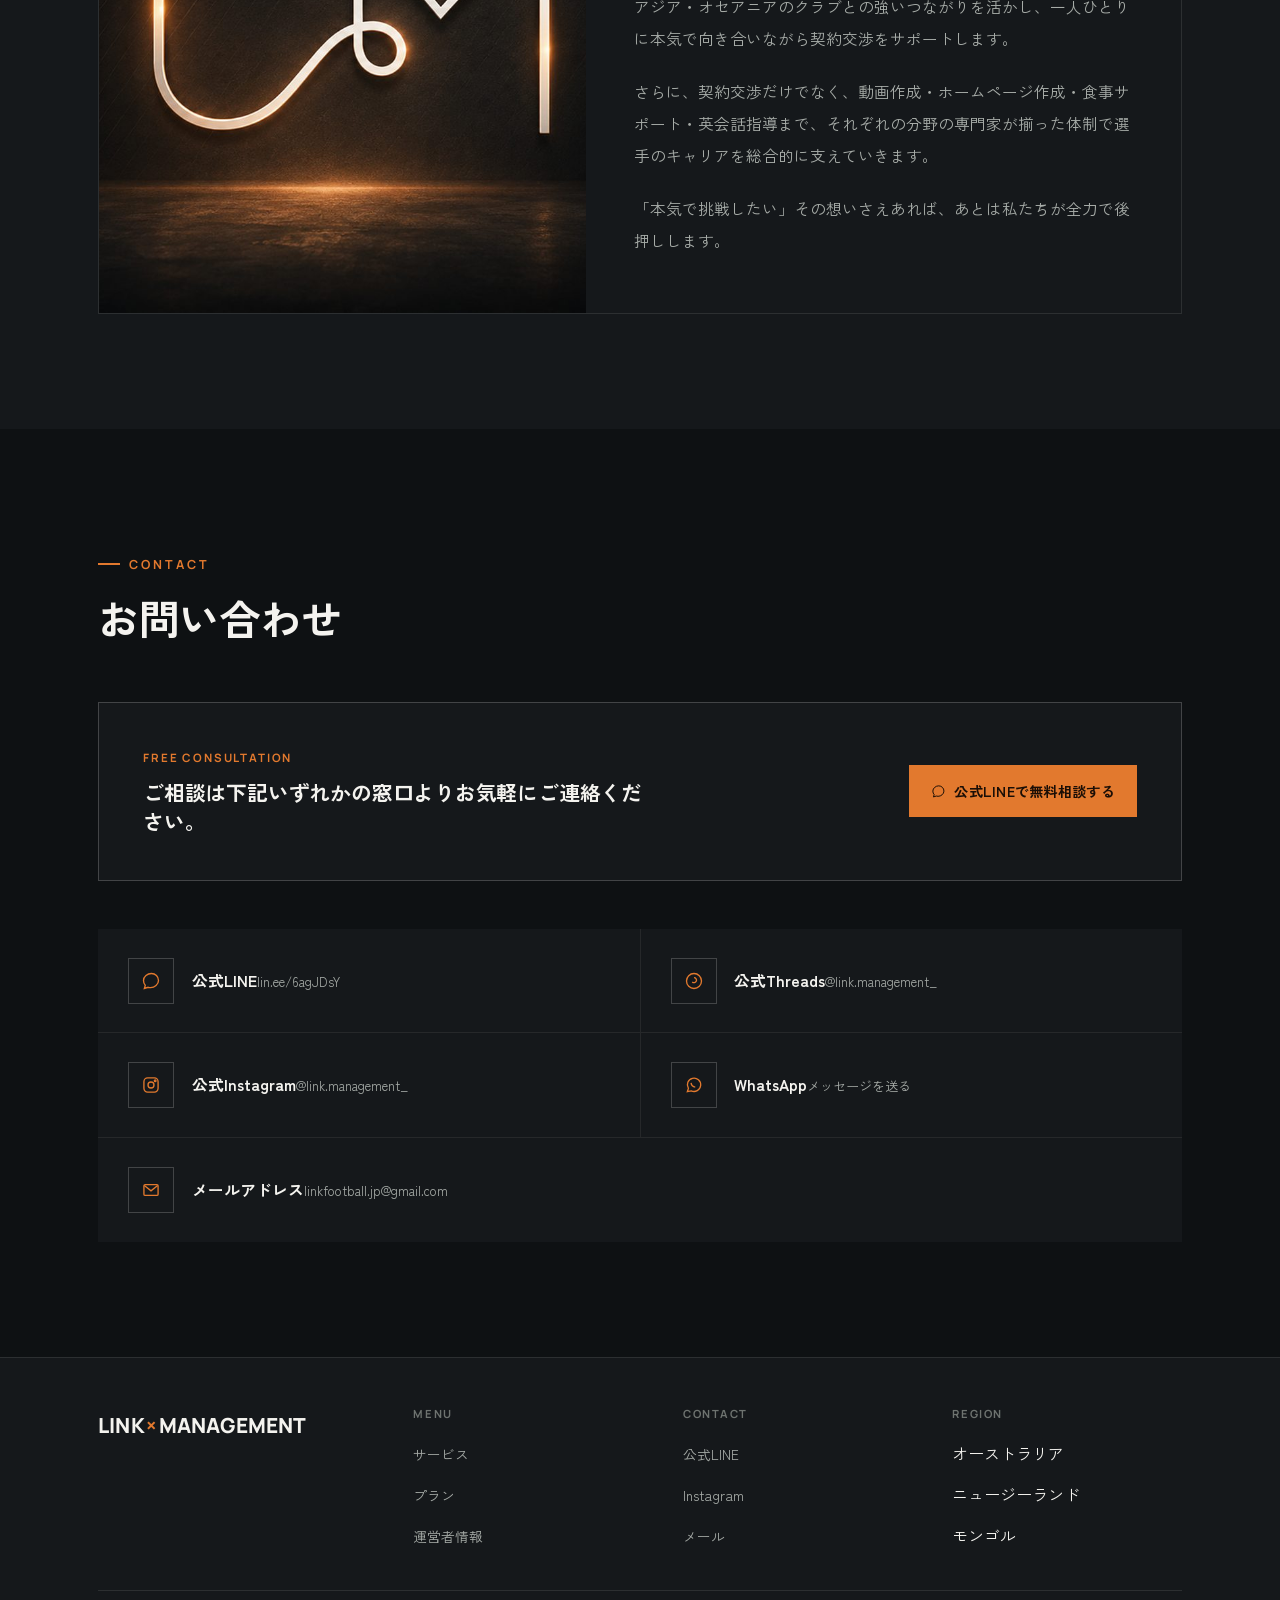
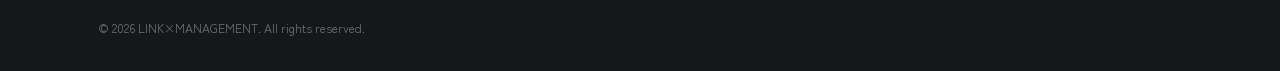
==== commit 0825a9f1: "index.html を更新" ====
--- a/index.html
+++ b/index.html
@@ -850,8 +850,8 @@
         "audienceType": "Football players aged 18 and over aiming to play overseas"
       },
       "sameAs": [
-        "https://www.instagram.com/link.football_",
-        "https://www.threads.com/@link.football_"
+        "https://www.instagram.com/link.management_",
+        "https://www.threads.com/@link.management_"
       ],
       "makesOffer": [
         {
@@ -1028,14 +1028,14 @@
 <div class="hero-copy">
 <span class="eyebrow">Career Support</span>
 <h1 data-i18n-html="hero.h1">海外を目指す選手の為の<br/>本気のサポート</h1>
-<p class="lead" data-i18n="hero.lead1">LINK×MANAGEMENTは、海外でのプレーを目指す選手の契約交渉をサポートします。選手個人に対して、希望する選手には以下のような個別サポートもご提供しています。それぞれ専門分野に分かれた複数人体制で対応します。</p><p class="lead" data-i18n="hero.lead2">既存エージェントが設ける「高額な初期費用」を理由に、海外挑戦を諦めてしまう選手がいるのも事実です。</p><p class="lead" data-i18n="hero.lead3">LINK×MANAGEMENTは、選手が挑戦しやすい料金体系を実現します。</p><p class="lead" data-i18n="hero.lead4">費用で海外挑戦を諦めないために、私たちはより多くの選手に海外挑戦のチャンスを届けます。</p>
+<p class="lead" data-i18n="hero.lead1">LINK×MANAGEMENTは、海外でのプレーを目指す選手の契約交渉をサポートします。選手個人に対して、希望する選手には個別サポートもご提供しています。それぞれ専門分野に分かれた複数人体制で対応します。</p><p class="lead" data-i18n="hero.lead2">既存エージェントが設ける「高額な初期費用」を理由に、海外挑戦を諦めてしまう選手がいるのも事実です。</p><p class="lead" data-i18n="hero.lead3">LINK×MANAGEMENTは、選手が挑戦しやすい料金体系を実現します。</p><p class="lead" data-i18n="hero.lead4">費用で海外挑戦を諦めないために、私たちはより多くの選手に海外挑戦のチャンスを届けます。</p>
 <div class="hero-ctas">
 <a class="btn btn-accent" href="https://lin.ee/6agJDsY" rel="noopener" target="_blank">
 <svg fill="none" stroke="currentColor" stroke-width="1.6" viewbox="0 0 24 24"><path d="M21 11.5c0 4.7-4.7 8.5-9.5 8.5-1 0-2-.15-2.9-.45L4 21l1.1-3.8C3.8 15.9 3 13.8 3 11.5 3 6.8 7.7 3 12.5 3S21 6.8 21 11.5Z"></path></svg>
 <span data-i18n="hero.cta.line">公式LINEで相談する</span>
 </a>
-<a class="btn btn-outline" data-i18n="hero.cta.threads" href="https://www.threads.com/@link.football_" rel="noopener" target="_blank">Threadsで相談する</a>
-<a class="btn btn-outline" data-i18n="hero.cta.instagram" href="https://www.instagram.com/link.football_" rel="noopener" target="_blank">Instagramで相談する</a>
+<a class="btn btn-outline" data-i18n="hero.cta.threads" href="https://www.threads.com/@link.management_" rel="noopener" target="_blank">Threadsで相談する</a>
+<a class="btn btn-outline" data-i18n="hero.cta.instagram" href="https://www.instagram.com/link.management_" rel="noopener" target="_blank">Instagramで相談する</a>
 <a class="btn btn-outline" data-i18n="hero.cta.whatsapp" href="https://wa.me/message/OH776LDKUG5LB1" rel="noopener" target="_blank">WhatsAppで相談する</a>
 <a class="btn btn-outline" data-i18n="hero.cta.email" href="mailto:linkfootball.jp@gmail.com">メールで問い合わせる</a>
 </div>
@@ -1067,8 +1067,8 @@
 <span class="eyebrow">Service</span>
 <h2 data-i18n="service.h2">なぜLINK×MANAGEMENTなのか</h2>
 </div>
-<p class="service-intro" data-i18n="service.intro">アジア・オセアニア地域でプレーした経験から強いコネクションがあり、多数の実績を活かし低価格で契約交渉を迅速にサポートいたします。契約交渉だけでなく、ホームページ作成・食事サポート・英会話指導まで、それぞれの専門分野に分かれた複数人体制でサポートします(食事サポートは管理栄養士、英会話は英会話講師が担当)。</p>
-<h3 class="subblock-title" data-i18n="support.title">4つのサポート</h3><div class="option-table"><div class="option-row"><div><span class="cell-label">Support</span><span class="name" data-i18n="support1.name">契約交渉サポート</span></div><div><span class="cell-label" data-i18n="opt.label">内容</span><span class="content" data-i18n="support1.desc">海外で活躍したい選手への移籍の交渉サポート</span></div><div class="price" data-i18n="support1.price">¥70,000〜100,000</div></div><div class="option-row"><div><span class="cell-label">Support</span><span class="name" data-i18n="support2.name">ホームページ作成(希望者)</span></div><div><span class="cell-label" data-i18n="opt.label">内容</span><span class="content" data-i18n="support2.desc">スポンサー獲得やポートフォリオとして使えるホームページを作成</span></div><div class="price">¥50,000〜80,000<span class="tax" data-i18n="opt2.tax">(税込)</span></div></div><div class="option-row"><div><span class="cell-label">Support</span><span class="name" data-i18n="support3.name">食事サポート(希望者)</span></div><div><span class="cell-label" data-i18n="opt.label">内容</span><span class="content" data-i18n="support3.desc">管理栄養士による食事指導(1週間のトライアル可能)</span></div><div class="price" data-i18n="support3.price">¥5,000/月</div></div><div class="option-row"><div><span class="cell-label">Support</span><span class="name" data-i18n="support4.name">英会話個別指導(希望者)</span></div><div><span class="cell-label" data-i18n="opt.label">内容</span><span class="content" data-i18n="support4.desc">マンツーマンでの英会話レッスン(回数券あり・無料体験あり)</span></div><div class="price" data-i18n="support4.price">¥2,000/回</div></div></div><h3 class="subblock-title" data-i18n="service.flow_title">サポートの流れ</h3>
+<p class="service-intro" data-i18n="service.intro">アジア・オセアニア地域でプレーした経験から強いコネクションがあり、多数の実績を活かし低価格で契約交渉を迅速にサポートいたします。契約交渉だけでなく、動画作成・ホームページ作成・食事サポート・英会話指導まで、それぞれの専門分野に分かれた複数人体制でサポートします(食事サポートは管理栄養士、英会話は英会話講師が担当)。</p>
+<h3 class="subblock-title" data-i18n="support.title">5つのサポート</h3><div class="option-table"><div class="option-row"><div><span class="cell-label">Support</span><span class="name" data-i18n="support1.name">契約交渉サポート</span></div><div><span class="cell-label" data-i18n="opt.label">内容</span><span class="content" data-i18n="support1.desc">海外で活躍したい選手への移籍の交渉サポート</span></div><div class="price" data-i18n="support1.price">¥70,000〜100,000</div></div><div class="option-row"><div><span class="cell-label">Support</span><span class="name" data-i18n="support2.name">ホームページ作成(希望者)</span></div><div><span class="cell-label" data-i18n="opt.label">内容</span><span class="content" data-i18n="support2.desc">スポンサー獲得やポートフォリオとして使えるホームページを作成</span></div><div class="price">¥50,000〜80,000<span class="tax" data-i18n="opt2.tax">(税込)</span></div></div><div class="option-row"><div><span class="cell-label">Support</span><span class="name" data-i18n="support0.name">動画作成プラン</span></div><div><span class="cell-label" data-i18n="opt.label">内容</span><span class="content" data-i18n="support0.desc">選手紹介・プレー動画の作成</span></div><div class="price">¥5,000<span class="tax" data-i18n="opt1.tax">(税込)</span></div></div><div class="option-row"><div><span class="cell-label">Support</span><span class="name" data-i18n="support3.name">食事サポート(希望者)</span></div><div><span class="cell-label" data-i18n="opt.label">内容</span><span class="content" data-i18n="support3.desc">管理栄養士による食事指導(1週間のトライアル可能)</span></div><div class="price" data-i18n="support3.price">¥5,000/月</div></div><div class="option-row"><div><span class="cell-label">Support</span><span class="name" data-i18n="support4.name">英会話個別指導(希望者)</span></div><div><span class="cell-label" data-i18n="opt.label">内容</span><span class="content" data-i18n="support4.desc">マンツーマンでの英会話レッスン(回数券あり・無料体験あり)</span></div><div class="price" data-i18n="support4.price">¥2,000/回</div></div></div><h3 class="subblock-title" data-i18n="service.flow_title">サポートの流れ</h3>
 <div class="feature-list">
 <div class="feature">
 <div class="feature-media">
@@ -1199,7 +1199,7 @@
 <div class="about-message">
 <p data-i18n="about.p1">日本には、本気で海外に挑戦したいと思っている選手がたくさんいます。しかし、その一歩を踏み出す環境や情報は、まだまだ十分に整っていません。</p>
 <p data-i18n="about.p2">私たちLINK×MANAGEMENTは、そんな選手たちのために立ち上がりました。オーストラリア・ニュージーランド・モンゴルをはじめとするアジア・オセアニアのクラブとの強いつながりを活かし、一人ひとりに本気で向き合いながら契約交渉をサポートします。</p>
-<p data-i18n="about.p3">さらに、契約交渉だけでなく、ホームページ作成・食事サポート・英会話指導まで、それぞれの分野の専門家が揃った体制で選手のキャリアを総合的に支えていきます。</p><p data-i18n="about.p4">「本気で挑戦したい」その想いさえあれば、あとは私たちが全力で後押しします。</p>
+<p data-i18n="about.p3">さらに、契約交渉だけでなく、動画作成・ホームページ作成・食事サポート・英会話指導まで、それぞれの分野の専門家が揃った体制で選手のキャリアを総合的に支えていきます。</p><p data-i18n="about.p4">「本気で挑戦したい」その想いさえあれば、あとは私たちが全力で後押しします。</p>
 </div>
 </div>
 </div>
@@ -1229,13 +1229,13 @@
 <span class="icon"><svg fill="none" stroke="currentColor" stroke-width="1.6" viewbox="0 0 24 24"><path d="M21 11.5c0 4.7-4.7 8.5-9.5 8.5-1 0-2-.15-2.9-.45L4 21l1.1-3.8C3.8 15.9 3 13.8 3 11.5 3 6.8 7.7 3 12.5 3S21 6.8 21 11.5Z"></path></svg></span>
 <span class="info"><span class="channel" data-i18n="contact.line_label">公式LINE</span><span class="detail">lin.ee/6agJDsY</span></span>
 </a>
-<a class="contact-card" href="https://www.threads.com/@link.football_" rel="noopener" target="_blank">
+<a class="contact-card" href="https://www.threads.com/@link.management_" rel="noopener" target="_blank">
 <span class="icon"><svg fill="none" stroke="currentColor" stroke-width="1.6" viewbox="0 0 24 24"><circle cx="12" cy="12" r="9"></circle><path d="M12 8a3 3 0 1 1-2.1 5.1"></path></svg></span>
-<span class="info"><span class="channel" data-i18n="contact.threads_label">公式Threads</span><span class="detail">@link.football_</span></span>
+<span class="info"><span class="channel" data-i18n="contact.threads_label">公式Threads</span><span class="detail">@link.management_</span></span>
 </a>
-<a class="contact-card" href="https://www.instagram.com/link.football_" rel="noopener" target="_blank">
+<a class="contact-card" href="https://www.instagram.com/link.management_" rel="noopener" target="_blank">
 <span class="icon"><svg fill="none" stroke="currentColor" stroke-width="1.6" viewbox="0 0 24 24"><rect height="17" rx="4.5" width="17" x="3.5" y="3.5"></rect><circle cx="12" cy="12" r="3.6"></circle><circle cx="17" cy="7" r="1"></circle></svg></span>
-<span class="info"><span class="channel" data-i18n="contact.instagram_label">公式Instagram</span><span class="detail">@link.football_</span></span>
+<span class="info"><span class="channel" data-i18n="contact.instagram_label">公式Instagram</span><span class="detail">@link.management_</span></span>
 </a>
 <a class="contact-card" href="https://wa.me/message/OH776LDKUG5LB1" rel="noopener" target="_blank">
 <span class="icon"><svg fill="none" stroke="currentColor" stroke-width="1.6" viewbox="0 0 24 24"><path d="M4 20l1.3-3.9A8 8 0 1 1 8.6 19L4 20Z"></path><path d="M8.5 9.5c.3 2.6 2.4 4.7 5 5"></path></svg></span>
@@ -1270,7 +1270,7 @@
 <h4>Contact</h4>
 <ul>
 <li><a data-i18n="contact.line_label" href="https://lin.ee/6agJDsY" rel="noopener" target="_blank">公式LINE</a></li>
-<li><a href="https://www.instagram.com/link.football_" rel="noopener" target="_blank">Instagram</a></li>
+<li><a href="https://www.instagram.com/link.management_" rel="noopener" target="_blank">Instagram</a></li>
 <li><a data-i18n="footer.contact.email" href="mailto:linkfootball.jp@gmail.com">メール</a></li>
 </ul>
 </div>
@@ -1382,7 +1382,7 @@
     "nav.contact": "無料相談",
     "skip": "本文へスキップ",
     "hero.h1": "海外を目指す選手の為の<br>本気のサポート",
-    "hero.lead": "LINK×MANAGEMENTは、海外でのプレーを目指す選手の契約交渉をサポートします。選手個人に対して、希望する選手には以下のような個別サポートもご提供しています。それぞれ専門分野に分かれた複数人体制で対応します。",
+    "hero.lead": "LINK×MANAGEMENTは、海外でのプレーを目指す選手の契約交渉をサポートします。選手個人に対して、希望する選手には個別サポートもご提供しています。それぞれ専門分野に分かれた複数人体制で対応します。",
     "hero.cta.line": "公式LINEで相談する",
     "hero.cta.threads": "Threadsで相談する",
     "hero.cta.instagram": "Instagramで相談する",
@@ -1395,7 +1395,7 @@
     "ticker.tag.asia": "アジア・オセアニア他",
     "ticker.link": "サービスを見る",
     "service.h2": "なぜLINK×MANAGEMENTなのか",
-    "service.intro": "アジア・オセアニア地域でプレーした経験から強いコネクションがあり、多数の実績を活かし低価格で契約交渉を迅速にサポートいたします。契約交渉だけでなく、ホームページ作成・食事サポート・英会話指導まで、それぞれの専門分野に分かれた複数人体制でサポートします(食事サポートは管理栄養士、英会話は英会話講師が担当)。",
+    "service.intro": "アジア・オセアニア地域でプレーした経験から強いコネクションがあり、多数の実績を活かし低価格で契約交渉を迅速にサポートいたします。契約交渉だけでなく、動画作成・ホームページ作成・食事サポート・英会話指導まで、それぞれの専門分野に分かれた複数人体制でサポートします(食事サポートは管理栄養士、英会話は英会話講師が担当)。",
     "service.flow_title": "サポートの流れ",
     "step1.title": "お問い合わせ・ヒアリング",
     "step1.desc": "現在の状況や希望する国・レベル感を伺います。",
@@ -1446,7 +1446,7 @@
     "about.locales_line2": "アジア・オセアニア全域",
     "about.p1": "日本には、本気で海外に挑戦したいと思っている選手がたくさんいます。しかし、その一歩を踏み出す環境や情報は、まだまだ十分に整っていません。",
     "about.p2": "私たちLINK×MANAGEMENTは、そんな選手たちのために立ち上がりました。オーストラリア・ニュージーランド・モンゴルをはじめとするアジア・オセアニアのクラブとの強いつながりを活かし、一人ひとりに本気で向き合いながら契約交渉をサポートします。",
-    "about.p3": "さらに、契約交渉だけでなく、ホームページ作成・食事サポート・英会話指導まで、それぞれの分野の専門家が揃った体制で選手のキャリアを総合的に支えていきます。",
+    "about.p3": "さらに、契約交渉だけでなく、動画作成・ホームページ作成・食事サポート・英会話指導まで、それぞれの分野の専門家が揃った体制で選手のキャリアを総合的に支えていきます。",
     "contact.h2": "お問い合わせ",
     "contact.cta_text": "ご相談は下記いずれかの窓口よりお気軽にご連絡ください。",
     "contact.cta_button": "公式LINEで無料相談する",
@@ -1467,7 +1467,7 @@
     "img.plan2": "本契約プランのイメージ",
     "img.result": "サポートした選手のポートレート",
     "img.about": "LINK×MANAGEMENT代表",
-    "support.title": "4つのサポート",
+    "support.title": "5つのサポート",
     "support1.name": "契約交渉サポート",
     "support1.desc": "海外で活躍したい選手への移籍の交渉サポート",
     "support2.name": "ホームページ作成(希望者)",
@@ -1482,7 +1482,7 @@
     "opt5.desc": "マンツーマンでの英会話レッスン(回数券あり・無料体験あり)",
     "status.pending": "検討中",
     "about.p4": "「本気で挑戦したい」その想いさえあれば、あとは私たちが全力で後押しします。",
-    "hero.lead1": "LINK×MANAGEMENTは、海外でのプレーを目指す選手の契約交渉をサポートします。選手個人に対して、希望する選手には以下のような個別サポートもご提供しています。それぞれ専門分野に分かれた複数人体制で対応します。",
+    "hero.lead1": "LINK×MANAGEMENTは、海外でのプレーを目指す選手の契約交渉をサポートします。選手個人に対して、希望する選手には個別サポートもご提供しています。それぞれ専門分野に分かれた複数人体制で対応します。",
     "hero.lead2": "既存エージェントが設ける「高額な初期費用」を理由に、海外挑戦を諦めてしまう選手がいるのも事実です。",
     "hero.lead3": "LINK×MANAGEMENTは、選手が挑戦しやすい料金体系を実現します。",
     "hero.lead4": "費用で海外挑戦を諦めないために、私たちはより多くの選手に海外挑戦のチャンスを届けます。",
@@ -1494,7 +1494,9 @@
     "support3.price": "¥5,000/月",
     "support4.price": "¥2,000/回",
     "opt4.price": "¥5,000/月",
-    "opt5.price": "¥2,000/回"
+    "opt5.price": "¥2,000/回",
+    "support0.name": "動画作成プラン",
+    "support0.desc": "選手紹介・プレー動画の作成"
   },
   "en": {
     "nav.service": "Service",
@@ -1504,7 +1506,7 @@
     "nav.contact": "Free Consultation",
     "skip": "Skip to content",
     "hero.h1": "Serious support for players<br>aiming to go overseas.",
-    "hero.lead": "LINK×MANAGEMENT supports contract negotiations for players aiming to play overseas. For players who want it, we also offer individual support services like the ones below, each handled by a specialist team.",
+    "hero.lead": "LINK×MANAGEMENT supports contract negotiations for players aiming to play overseas. For players who want it, we also offer individual support services, each handled by a specialist team.",
     "hero.cta.line": "Chat on official LINE",
     "hero.cta.threads": "Chat on Threads",
     "hero.cta.instagram": "Chat on Instagram",
@@ -1517,7 +1519,7 @@
     "ticker.tag.asia": "Asia, Oceania & Beyond",
     "ticker.link": "See our services",
     "service.h2": "Why LINK×MANAGEMENT",
-    "service.intro": "Having played across Asia and Oceania ourselves, we've built strong connections in the region. We draw on a proven track record to support contract negotiations quickly and affordably. Beyond contract negotiation, we also support website creation, meal guidance, and English coaching — each handled by its own specialist (a registered dietitian for meal support, an English coach for lessons).",
+    "service.intro": "Having played across Asia and Oceania ourselves, we've built strong connections in the region. We draw on a proven track record to support contract negotiations quickly and affordably. Beyond contract negotiation, we also support video production, website creation, and meal guidance and English coaching — each handled by its own specialist (a registered dietitian for meal support, an English coach for lessons).",
     "service.flow_title": "How it works",
     "step1.title": "Inquiry & interview",
     "step1.desc": "We'll ask about your current situation and which country or level you're aiming for.",
@@ -1568,7 +1570,7 @@
     "about.locales_line2": "Across Asia & Oceania",
     "about.p1": "Many players in Japan are serious about taking on the challenge of playing overseas. But the environment and information to take that first step are still far from adequate.",
     "about.p2": "LINK×MANAGEMENT was founded for exactly these players. Drawing on our strong ties to clubs across Asia and Oceania — including Australia, New Zealand, and Mongolia — we work closely with each player to support their contract negotiations.",
-    "about.p3": "Beyond contract negotiations, we also support website creation, meal guidance, and English coaching — with specialists in each field working together to support a player's career as a whole.",
+    "about.p3": "Beyond contract negotiations, we also support video production, website creation, meal guidance, and English coaching — with specialists in each field working together to support a player's career as a whole.",
     "contact.h2": "Contact",
     "contact.cta_text": "Feel free to reach out through any of the channels below.",
     "contact.cta_button": "Free consultation on LINE",
@@ -1589,7 +1591,7 @@
     "img.plan2": "Direct Contract Plan",
     "img.result": "Portrait of a supported player",
     "img.about": "LINK×MANAGEMENT representative",
-    "support.title": "Four Kinds of Support",
+    "support.title": "Five Kinds of Support",
     "support1.name": "Contract Negotiation Support",
     "support1.desc": "Transfer negotiation support for players who want to succeed overseas.",
     "support2.name": "Website Creation (optional)",
@@ -1604,7 +1606,7 @@
     "opt5.desc": "One-on-one English conversation lessons (lesson-ticket packs available; free trial lesson available).",
     "status.pending": "TBD",
     "about.p4": "If you're serious about taking on the challenge, that's all it takes — we'll put everything we have behind you.",
-    "hero.lead1": "LINK×MANAGEMENT supports contract negotiations for players aiming to play overseas. For players who want it, we also offer individual support services like the ones below, each handled by a specialist team.",
+    "hero.lead1": "LINK×MANAGEMENT supports contract negotiations for players aiming to play overseas. For players who want it, we also offer individual support services, each handled by a specialist team.",
     "hero.lead2": "The truth is, some players give up on their overseas dream because of the steep upfront fees other agencies charge.",
     "hero.lead3": "LINK×MANAGEMENT offers a pricing structure that makes it easier for players to take that step.",
     "hero.lead4": "So that cost is never the reason to give up, we're committed to bringing the chance to play overseas to more players.",
@@ -1616,7 +1618,9 @@
     "support3.price": "",
     "support4.price": "",
     "opt4.price": "",
-    "opt5.price": ""
+    "opt5.price": "",
+    "support0.name": "Video Production",
+    "support0.desc": "Player introduction and highlight video production."
   },
   "pt": {
     "nav.service": "Serviços",
@@ -1626,7 +1630,7 @@
     "nav.contact": "Consulta Gratuita",
     "skip": "Pular para o conteúdo",
     "hero.h1": "Suporte sério para jogadores<br>que querem jogar no exterior.",
-    "hero.lead": "A LINK×MANAGEMENT apoia a negociação de contratos para jogadores que buscam jogar no exterior. Para quem desejar, também oferecemos suportes individuais como os abaixo, cada um conduzido por uma equipe especializada.",
+    "hero.lead": "A LINK×MANAGEMENT apoia a negociação de contratos para jogadores que buscam jogar no exterior. Para quem desejar, também oferecemos suportes individuais, cada um conduzido por uma equipe especializada.",
     "hero.cta.line": "Falar pelo LINE oficial",
     "hero.cta.threads": "Falar pelo Threads",
     "hero.cta.instagram": "Falar pelo Instagram",
@@ -1639,7 +1643,7 @@
     "ticker.tag.asia": "Ásia, Oceania e Além",
     "ticker.link": "Ver serviços",
     "service.h2": "Por que a LINK×MANAGEMENT",
-    "service.intro": "Por termos jogado na região da Ásia e Oceania, temos conexões sólidas na área. Usamos nossa experiência comprovada para apoiar negociações de contrato de forma rápida e acessível. Além da negociação de contratos, também oferecemos apoio na criação de site, orientação alimentar e aulas de inglês — cada um conduzido por um especialista (nutricionista para o suporte alimentar e professor de inglês para as aulas).",
+    "service.intro": "Por termos jogado na região da Ásia e Oceania, temos conexões sólidas na área. Usamos nossa experiência comprovada para apoiar negociações de contrato de forma rápida e acessível. Além da negociação de contratos, também oferecemos produção de vídeo, criação de site, orientação alimentar e aulas de inglês — cada um conduzido por um especialista (nutricionista para o suporte alimentar e professor de inglês para as aulas).",
     "service.flow_title": "Como funciona",
     "step1.title": "Contato e entrevista",
     "step1.desc": "Conversamos sobre sua situação atual e o país ou nível que você deseja alcançar.",
@@ -1690,7 +1694,7 @@
     "about.locales_line2": "Toda a Ásia e Oceania",
     "about.p1": "No Japão, muitos jogadores têm o desejo sério de encarar o desafio do futebol no exterior. Mas o ambiente e as informações para dar esse primeiro passo ainda são insuficientes.",
     "about.p2": "A LINK×MANAGEMENT nasceu para esses jogadores. Com nossos fortes vínculos com clubes da Ásia e Oceania — incluindo Austrália, Nova Zelândia e Mongólia — acompanhamos cada jogador de perto nas negociações de contrato.",
-    "about.p3": "Além disso, oferecemos não apenas a negociação de contratos, mas também apoio na criação de sites, orientação alimentar e aulas de inglês — com especialistas em cada área trabalhando juntos para apoiar integralmente a carreira do jogador.",
+    "about.p3": "Além disso, oferecemos não apenas a negociação de contratos, mas também produção de vídeo, criação de sites, orientação alimentar e aulas de inglês — com especialistas em cada área trabalhando juntos para apoiar integralmente a carreira do jogador.",
     "contact.h2": "Contato",
     "contact.cta_text": "Fique à vontade para falar conosco por qualquer um dos canais abaixo.",
     "contact.cta_button": "Consulta gratuita pelo LINE",
@@ -1711,7 +1715,7 @@
     "img.plan2": "Plano de Contrato Direto",
     "img.result": "Retrato de um jogador apoiado",
     "img.about": "Representante da LINK×MANAGEMENT",
-    "support.title": "Quatro Tipos de Suporte",
+    "support.title": "Cinco Tipos de Suporte",
     "support1.name": "Suporte para Negociação de Contrato",
     "support1.desc": "Suporte na negociação de transferência para jogadores que querem atuar no exterior.",
     "support2.name": "Criação de Site (opcional)",
@@ -1726,7 +1730,7 @@
     "opt5.desc": "Aulas de inglês individuais, um a um (pacotes de aulas disponíveis; aula de teste gratuita disponível).",
     "status.pending": "A definir",
     "about.p4": "Se você tem a vontade séria de encarar esse desafio, é só isso que precisa: nós daremos o nosso máximo ao seu lado.",
-    "hero.lead1": "A LINK×MANAGEMENT apoia a negociação de contratos para jogadores que buscam jogar no exterior. Para quem desejar, também oferecemos suportes individuais como os abaixo, cada um conduzido por uma equipe especializada.",
+    "hero.lead1": "A LINK×MANAGEMENT apoia a negociação de contratos para jogadores que buscam jogar no exterior. Para quem desejar, também oferecemos suportes individuais, cada um conduzido por uma equipe especializada.",
     "hero.lead2": "A verdade é que alguns jogadores desistem do sonho de jogar no exterior por causa das altas taxas iniciais cobradas por outras agências.",
     "hero.lead3": "A LINK×MANAGEMENT oferece uma estrutura de preços que facilita esse passo para os jogadores.",
     "hero.lead4": "Para que o custo nunca seja o motivo para desistir, estamos comprometidos em levar a chance de jogar no exterior a mais jogadores.",
@@ -1738,7 +1742,9 @@
     "support3.price": "",
     "support4.price": "",
     "opt4.price": "",
-    "opt5.price": ""
+    "opt5.price": "",
+    "support0.name": "Produção de vídeo",
+    "support0.desc": "Produção de vídeo de apresentação e melhores momentos do jogador."
   },
   "mn": {
     "nav.service": "Үйлчилгээ",
@@ -1748,7 +1754,7 @@
     "nav.contact": "Үнэгүй зөвлөгөө",
     "skip": "Үндсэн контент руу очих",
     "hero.h1": "Гадаадад тоглохыг зорьж буй<br>тоглогчдод чин сэтгэлийн дэмжлэг.",
-    "hero.lead": "LINK×MANAGEMENT нь гадаадад тоглохыг зорьж буй тоглогчдын гэрээний хэлэлцээрийг дэмждэг. Хүсэлт гаргасан тоглогчдод доорх зэрэг хувийн дэмжлэгийг тус тусын мэргэжлийн багаар үзүүлдэг.",
+    "hero.lead": "LINK×MANAGEMENT нь гадаадад тоглохыг зорьж буй тоглогчдын гэрээний хэлэлцээрийг дэмждэг. Хүсэлт гаргасан тоглогчдод хувийн дэмжлэгийг тус тусын мэргэжлийн багаар үзүүлдэг.",
     "hero.cta.line": "LINE-аар зөвлөгөө авах",
     "hero.cta.threads": "Threads-ээр зөвлөгөө авах",
     "hero.cta.instagram": "Instagram-аар зөвлөгөө авах",
@@ -1761,7 +1767,7 @@
     "ticker.tag.asia": "Ази, Номхон далай ба цаашид",
     "ticker.link": "Үйлчилгээг үзэх",
     "service.h2": "Яагаад LINK×MANAGEMENT вэ",
-    "service.intro": "Бид өөрсдөө Ази, Номхон далайн бүс нутагт тоглож байсан туршлагатай тул тухайн бүс нутагт бат бэх холбоо харилцаатай. Тогтвортой туршлага дээрээ тулгуурлан гэрээний хэлэлцээрийг хямд, шуурхай дэмждэг. Гэрээний хэлэлцээрээс гадна вэбсайт бэлтгэх, хоол хүнсний дэмжлэг, англи хэлний хичээл хүртэл — тус бүрийг өөрийн мэргэжилтэн хариуцна (хоолны дэмжлэгийг мэргэжлийн тэжээллэгч, англи хэлийг багш хариуцна).",
+    "service.intro": "Бид өөрсдөө Ази, Номхон далайн бүс нутагт тоглож байсан туршлагатай тул тухайн бүс нутагт бат бэх холбоо харилцаатай. Тогтвортой туршлага дээрээ тулгуурлан гэрээний хэлэлцээрийг хямд, шуурхай дэмждэг. Гэрээний хэлэлцээрээс гадна видео бэлтгэх, вэбсайт бэлтгэх, хоол хүнсний дэмжлэг, англи хэлний хичээл хүртэл — тус бүрийг өөрийн мэргэжилтэн хариуцна (хоолны дэмжлэгийг мэргэжлийн тэжээллэгч, англи хэлийг багш хариуцна).",
     "service.flow_title": "Дэмжлэгийн явц",
     "step1.title": "Асуулга, ярилцлага",
     "step1.desc": "Одоогийн байдал болон зорьж буй улс, түвшингийн талаар асууна.",
@@ -1812,7 +1818,7 @@
     "about.locales_line2": "Ази, Номхон далайн бүс нутаг бүхэлдээ",
     "about.p1": "Японд гадаадад тоглохыг чин сэтгэлээсээ хүсдэг тоглогч олон бий. Гэвч түүнийг эхлүүлэх орчин, мэдээлэл хараахан хангалттай бүрдээгүй байна.",
     "about.p2": "Бид, LINK×MANAGEMENT, яг ийм тоглогчдын төлөө байгуулагдсан. Австрали, Шинэ Зеланд, Монгол зэрэг Ази, Номхон далайн бүсийн клубуудтай бат бэх холбоогоо ашиглан, тоглогч бүртэй чин сэтгэлээсээ хамтран гэрээний хэлэлцээрийг дэмждэг.",
-    "about.p3": "Мөн гэрээний хэлэлцээрээс гадна вэбсайт бэлтгэх, хоол хүнсний дэмжлэг, англи хэлний сургалт хүртэл — тус бүрийн мэргэжилтнүүд нэгдэн тоглогчийн карьерыг бүхэлд нь дэмждэг.",
+    "about.p3": "Мөн гэрээний хэлэлцээрээс гадна видео бэлтгэх, вэбсайт бэлтгэх, хоол хүнсний дэмжлэг, англи хэлний сургалт хүртэл — тус бүрийн мэргэжилтнүүд нэгдэн тоглогчийн карьерыг бүхэлд нь дэмждэг.",
     "contact.h2": "Холбоо барих",
     "contact.cta_text": "Доорх сувгуудын дурын нэгээр чөлөөтэй холбогдоорой.",
     "contact.cta_button": "LINE-аар үнэгүй зөвлөгөө авах",
@@ -1833,7 +1839,7 @@
     "img.plan2": "Шууд гэрээний багц",
     "img.result": "Дэмжигдсэн тоглогчийн зураг",
     "img.about": "LINK×MANAGEMENT-ийн төлөөлөгч",
-    "support.title": "Дэмжлэгийн дөрвөн төрөл",
+    "support.title": "Дэмжлэгийн таван төрөл",
     "support1.name": "Гэрээний хэлэлцээрийн дэмжлэг",
     "support1.desc": "Гадаадад амжилттай тоглохыг хүсэж буй тоглогчдод шилжилтийн хэлэлцээрийн дэмжлэг үзүүлнэ.",
     "support2.name": "Вэбсайт бэлтгэх (хүсэлтэй бол)",
@@ -1848,7 +1854,7 @@
     "opt5.desc": "Нэг нэгтэй англи хэлний ярианы хичээл (эрхийн дэвтэр байдаг, үнэгүй туршилтын хичээл бий).",
     "status.pending": "Тодорхойгүй байгаа",
     "about.p4": "Чин сэтгэлээсээ туршихыг хүсч байвал таны хүсэл л хангалттай — үлдсэнийг нь бид бүх хүчээрээ дэмжинэ.",
-    "hero.lead1": "LINK×MANAGEMENT нь гадаадад тоглохыг зорьж буй тоглогчдын гэрээний хэлэлцээрийг дэмждэг. Хүсэлт гаргасан тоглогчдод доорх зэрэг хувийн дэмжлэгийг тус тусын мэргэжлийн багаар үзүүлдэг.",
+    "hero.lead1": "LINK×MANAGEMENT нь гадаадад тоглохыг зорьж буй тоглогчдын гэрээний хэлэлцээрийг дэмждэг. Хүсэлт гаргасан тоглогчдод хувийн дэмжлэгийг тус тусын мэргэжлийн багаар үзүүлдэг.",
     "hero.lead2": "Бусад агентлагуудын тогтоодог өндөр эхний төлбөрөөс болж гадаадад тоглох мөрөөдлөө орхидог тоглогчид байдаг нь үнэн.",
     "hero.lead3": "LINK×MANAGEMENT нь тоглогчдод хялбар шийдвэр гаргах боломжтой үнийн бүтцийг бий болгодог.",
     "hero.lead4": "Зардлаас болж гадаадад тоглох мөрөөдлөө бүү орхи, бид улам олон тоглогчдод гадаадад тоглох боломжийг олгохыг эрмэлздэг.",
@@ -1860,7 +1866,9 @@
     "support3.price": "",
     "support4.price": "",
     "opt4.price": "",
-    "opt5.price": ""
+    "opt5.price": "",
+    "support0.name": "Видео бэлтгэх багц",
+    "support0.desc": "Тоглогчийн танилцуулга, тоглолтын бичлэг бэлтгэнэ."
   },
   "ko": {
     "nav.service": "서비스",
@@ -1870,7 +1878,7 @@
     "nav.contact": "무료 상담",
     "skip": "본문으로 건너뛰기",
     "hero.h1": "해외를 목표로 하는 선수를 위한<br>진심 어린 서포트.",
-    "hero.lead": "LINK×MANAGEMENT은 해외 진출을 목표로 하는 선수의 계약 협상을 지원합니다. 희망하는 선수에게는 아래와 같은 개인별 지원도 제공하며, 각 분야는 전문 인력으로 구성된 팀이 담당합니다.",
+    "hero.lead": "LINK×MANAGEMENT은 해외 진출을 목표로 하는 선수의 계약 협상을 지원합니다. 희망하는 선수에게는 개인별 지원도 제공하며, 각 분야는 전문 인력으로 구성된 팀이 담당합니다.",
     "hero.cta.line": "공식 LINE으로 상담하기",
     "hero.cta.threads": "Threads로 상담하기",
     "hero.cta.instagram": "Instagram으로 상담하기",
@@ -1883,7 +1891,7 @@
     "ticker.tag.asia": "아시아·오세아니아 외",
     "ticker.link": "서비스 보기",
     "service.h2": "LINK×MANAGEMENT을 선택하는 이유",
-    "service.intro": "아시아·오세아니아 지역에서 직접 뛰었던 경험을 바탕으로 강력한 네트워크를 보유하고 있으며, 다수의 실적을 바탕으로 합리적인 비용으로 신속하게 계약 협상을 지원합니다. 계약 협상뿐 아니라 홈페이지 제작, 식단 관리, 영어 회화 지도까지 각 분야 전문 인력이 나누어 담당합니다(식단 관리는 관리영양사, 영어 회화는 전문 강사가 담당).",
+    "service.intro": "아시아·오세아니아 지역에서 직접 뛰었던 경험을 바탕으로 강력한 네트워크를 보유하고 있으며, 다수의 실적을 바탕으로 합리적인 비용으로 신속하게 계약 협상을 지원합니다. 계약 협상뿐 아니라 영상 제작, 홈페이지 제작, 식단 관리, 영어 회화 지도까지 각 분야 전문 인력이 나누어 담당합니다(식단 관리는 관리영양사, 영어 회화는 전문 강사가 담당).",
     "service.flow_title": "지원 절차",
     "step1.title": "문의 및 인터뷰",
     "step1.desc": "현재 상황과 희망하는 국가·레벨을 확인합니다.",
@@ -1934,7 +1942,7 @@
     "about.locales_line2": "아시아·오세아니아 전역",
     "about.p1": "일본에는 진심으로 해외 진출에 도전하고 싶어 하는 선수가 많습니다. 하지만 그 첫걸음을 내딛을 환경과 정보는 아직 충분하지 않습니다.",
     "about.p2": "저희 LINK×MANAGEMENT은 바로 그런 선수들을 위해 시작되었습니다. 호주·뉴질랜드·몽골을 비롯한 아시아·오세아니아 클럽과의 강력한 네트워크를 바탕으로, 선수 한 명 한 명과 진심으로 마주하며 계약 협상을 지원합니다.",
-    "about.p3": "나아가 계약 협상뿐만 아니라 홈페이지 제작, 식단 관리, 영어 회화 지도까지 각 분야 전문가들이 모여 선수의 커리어를 종합적으로 지원합니다.",
+    "about.p3": "나아가 계약 협상뿐만 아니라 영상 제작, 홈페이지 제작, 식단 관리, 영어 회화 지도까지 각 분야 전문가들이 모여 선수의 커리어를 종합적으로 지원합니다.",
     "contact.h2": "문의하기",
     "contact.cta_text": "아래 채널 중 편하신 방법으로 편하게 연락 주세요.",
     "contact.cta_button": "LINE으로 무료 상담하기",
@@ -1955,7 +1963,7 @@
     "img.plan2": "다이렉트 계약 플랜",
     "img.result": "지원한 선수의 포트레이트",
     "img.about": "LINK×MANAGEMENT 대표",
-    "support.title": "네 가지 지원",
+    "support.title": "다섯 가지 지원",
     "support1.name": "계약 협상 지원",
     "support1.desc": "해외에서 활약하고 싶은 선수를 위한 이적 협상 지원입니다.",
     "support2.name": "홈페이지 제작(희망자)",
@@ -1970,7 +1978,7 @@
     "opt5.desc": "1:1 맞춤형 영어 회화 레슨입니다(회수권 있음·무료 체험 가능).",
     "status.pending": "협의 중",
     "about.p4": "\"진심으로 도전하고 싶다\"는 마음만 있다면 그걸로 충분합니다. 나머지는 저희가 전력을 다해 도와드리겠습니다.",
-    "hero.lead1": "LINK×MANAGEMENT은 해외 진출을 목표로 하는 선수의 계약 협상을 지원합니다. 희망하는 선수에게는 아래와 같은 개인별 지원도 제공하며, 각 분야는 전문 인력으로 구성된 팀이 담당합니다.",
+    "hero.lead1": "LINK×MANAGEMENT은 해외 진출을 목표로 하는 선수의 계약 협상을 지원합니다. 희망하는 선수에게는 개인별 지원도 제공하며, 각 분야는 전문 인력으로 구성된 팀이 담당합니다.",
     "hero.lead2": "기존 에이전시가 요구하는 \"높은 초기 비용\" 때문에 해외 진출을 포기하는 선수가 있는 것도 사실입니다.",
     "hero.lead3": "LINK×MANAGEMENT은 선수들이 도전하기 쉬운 요금 체계를 실현합니다.",
     "hero.lead4": "비용 때문에 해외 진출을 포기하지 않도록, 저희는 더 많은 선수들에게 해외 도전의 기회를 전하겠습니다.",
@@ -1982,7 +1990,9 @@
     "support3.price": "",
     "support4.price": "",
     "opt4.price": "",
-    "opt5.price": ""
+    "opt5.price": "",
+    "support0.name": "영상 제작 플랜",
+    "support0.desc": "선수 소개 및 플레이 영상을 제작합니다."
   },
   "th": {
     "nav.service": "บริการ",
@@ -1992,7 +2002,7 @@
     "nav.contact": "ปรึกษาฟรี",
     "skip": "ข้ามไปยังเนื้อหา",
     "hero.h1": "การสนับสนุนอย่างจริงจัง<br>สำหรับนักฟุตบอลที่มุ่งสู่ต่างประเทศ",
-    "hero.lead": "LINK×MANAGEMENT สนับสนุนการเจรจาสัญญาสำหรับนักฟุตบอลที่มุ่งสู่การเล่นในต่างประเทศ สำหรับผู้ที่ต้องการ เรายังมีบริการสนับสนุนรายบุคคลตามรายการด้านล่าง โดยแต่ละด้านดูแลโดยทีมผู้เชี่ยวชาญเฉพาะทาง",
+    "hero.lead": "LINK×MANAGEMENT สนับสนุนการเจรจาสัญญาสำหรับนักฟุตบอลที่มุ่งสู่การเล่นในต่างประเทศ สำหรับผู้ที่ต้องการ เรายังมีบริการสนับสนุนรายบุคคล โดยแต่ละด้านดูแลโดยทีมผู้เชี่ยวชาญเฉพาะทาง",
     "hero.cta.line": "ปรึกษาผ่าน LINE ทางการ",
     "hero.cta.threads": "ปรึกษาผ่าน Threads",
     "hero.cta.instagram": "ปรึกษาผ่าน Instagram",
@@ -2005,7 +2015,7 @@
     "ticker.tag.asia": "เอเชีย-โอเชียเนียและอื่นๆ",
     "ticker.link": "ดูบริการของเรา",
     "service.h2": "ทำไมต้อง LINK×MANAGEMENT",
-    "service.intro": "ด้วยประสบการณ์ที่เราเคยลงเล่นในภูมิภาคเอเชีย-โอเชียเนียด้วยตัวเอง เราจึงมีเครือข่ายที่แข็งแกร่งในภูมิภาคนี้ และใช้ผลงานที่ผ่านมาสนับสนุนการเจรจาสัญญาอย่างรวดเร็วในราคาที่เข้าถึงได้ นอกจากการเจรจาสัญญาแล้ว เรายังสนับสนุนการทำเว็บไซต์ การดูแลด้านโภชนาการ และการสอนภาษาอังกฤษ โดยแต่ละด้านมีผู้เชี่ยวชาญเฉพาะทางดูแล (โภชนาการดูแลโดยนักกำหนดอาหาร ภาษาอังกฤษดูแลโดยครูสอนภาษา)",
+    "service.intro": "ด้วยประสบการณ์ที่เราเคยลงเล่นในภูมิภาคเอเชีย-โอเชียเนียด้วยตัวเอง เราจึงมีเครือข่ายที่แข็งแกร่งในภูมิภาคนี้ และใช้ผลงานที่ผ่านมาสนับสนุนการเจรจาสัญญาอย่างรวดเร็วในราคาที่เข้าถึงได้ นอกจากการเจรจาสัญญาแล้ว เรายังสนับสนุนการผลิตวิดีโอ การทำเว็บไซต์ การดูแลด้านโภชนาการ และการสอนภาษาอังกฤษ โดยแต่ละด้านมีผู้เชี่ยวชาญเฉพาะทางดูแล (โภชนาการดูแลโดยนักกำหนดอาหาร ภาษาอังกฤษดูแลโดยครูสอนภาษา)",
     "service.flow_title": "ขั้นตอนการให้บริการ",
     "step1.title": "สอบถามและสัมภาษณ์",
     "step1.desc": "เราจะสอบถามสถานการณ์ปัจจุบันและประเทศ/ระดับที่คุณต้องการ",
@@ -2056,7 +2066,7 @@
     "about.locales_line2": "ทั่วภูมิภาคเอเชีย-โอเชียเนีย",
     "about.p1": "ในญี่ปุ่นมีนักฟุตบอลจำนวนมากที่ตั้งใจจริงอยากท้าทายตัวเองในต่างประเทศ แต่สภาพแวดล้อมและข้อมูลสำหรับก้าวแรกนั้นยังไม่เพียงพอ",
     "about.p2": "LINK×MANAGEMENT ก่อตั้งขึ้นเพื่อนักฟุตบอลเหล่านี้โดยเฉพาะ เราใช้เครือข่ายที่แข็งแกร่งกับสโมสรในเอเชีย-โอเชียเนีย รวมถึงออสเตรเลีย นิวซีแลนด์ และมองโกเลีย เพื่อสนับสนุนการเจรจาสัญญาอย่างจริงใจกับนักฟุตบอลแต่ละคน",
-    "about.p3": "นอกจากนี้ เรายังสนับสนุนไม่เพียงแค่การเจรจาสัญญา แต่รวมถึงการทำเว็บไซต์ การดูแลด้านโภชนาการ และการสอนภาษาอังกฤษ โดยผู้เชี่ยวชาญในแต่ละด้านร่วมมือกันสนับสนุนเส้นทางอาชีพของนักฟุตบอลอย่างรอบด้าน",
+    "about.p3": "นอกจากนี้ เรายังสนับสนุนไม่เพียงแค่การเจรจาสัญญา แต่รวมถึงการผลิตวิดีโอ การทำเว็บไซต์ การดูแลด้านโภชนาการ และการสอนภาษาอังกฤษ โดยผู้เชี่ยวชาญในแต่ละด้านร่วมมือกันสนับสนุนเส้นทางอาชีพของนักฟุตบอลอย่างรอบด้าน",
     "contact.h2": "ติดต่อเรา",
     "contact.cta_text": "สามารถติดต่อสอบถามได้ตามช่องทางด้านล่างนี้",
     "contact.cta_button": "ปรึกษาฟรีผ่าน LINE",
@@ -2077,7 +2087,7 @@
     "img.plan2": "แพ็กเกจเซ็นสัญญาโดยตรง",
     "img.result": "ภาพนักฟุตบอลที่ได้รับการสนับสนุน",
     "img.about": "ตัวแทนของ LINK×MANAGEMENT",
-    "support.title": "การสนับสนุน 4 ด้าน",
+    "support.title": "การสนับสนุน 5 ด้าน",
     "support1.name": "การสนับสนุนเจรจาสัญญา",
     "support1.desc": "สนับสนุนการเจรจาย้ายทีมสำหรับนักฟุตบอลที่ต้องการประสบความสำเร็จในต่างประเทศ",
     "support2.name": "การทำเว็บไซต์ (สำหรับผู้ที่ต้องการ)",
@@ -2092,7 +2102,7 @@
     "opt5.desc": "บทเรียนสนทนาภาษาอังกฤษแบบตัวต่อตัว (มีบัตรคูปองหลายครั้ง มีบทเรียนทดลองฟรี)",
     "status.pending": "อยู่ระหว่างพิจารณา",
     "about.p4": "แค่คุณมีความตั้งใจจริงที่จะท้าทายตัวเอง ที่เหลือเราจะสนับสนุนอย่างสุดความสามารถ",
-    "hero.lead1": "LINK×MANAGEMENT สนับสนุนการเจรจาสัญญาสำหรับนักฟุตบอลที่มุ่งสู่การเล่นในต่างประเทศ สำหรับผู้ที่ต้องการ เรายังมีบริการสนับสนุนรายบุคคลตามรายการด้านล่าง โดยแต่ละด้านดูแลโดยทีมผู้เชี่ยวชาญเฉพาะทาง",
+    "hero.lead1": "LINK×MANAGEMENT สนับสนุนการเจรจาสัญญาสำหรับนักฟุตบอลที่มุ่งสู่การเล่นในต่างประเทศ สำหรับผู้ที่ต้องการ เรายังมีบริการสนับสนุนรายบุคคล โดยแต่ละด้านดูแลโดยทีมผู้เชี่ยวชาญเฉพาะทาง",
     "hero.lead2": "ความจริงคือ นักฟุตบอลบางคนต้องล้มเลิกความฝันที่จะไปเล่นต่างประเทศ เพราะค่าใช้จ่ายเริ่มต้นที่สูงจากเอเจนซี่อื่น",
     "hero.lead3": "LINK×MANAGEMENT มอบโครงสร้างราคาที่ทำให้นักฟุตบอลกล้าก้าวไปข้างหน้าได้ง่ายขึ้น",
     "hero.lead4": "เพื่อไม่ให้ค่าใช้จ่ายเป็นเหตุผลให้ต้องล้มเลิกความฝัน เรามุ่งมั่นที่จะมอบโอกาสไปเล่นต่างประเทศให้กับนักฟุตบอลมากขึ้น",
@@ -2104,7 +2114,9 @@
     "support3.price": "",
     "support4.price": "",
     "opt4.price": "",
-    "opt5.price": ""
+    "opt5.price": "",
+    "support0.name": "แพ็กเกจผลิตวิดีโอ",
+    "support0.desc": "ผลิตวิดีโอแนะนำตัวและไฮไลต์การเล่นของนักฟุตบอล"
   },
   "zh": {
     "nav.service": "服务内容",
@@ -2114,7 +2126,7 @@
     "nav.contact": "免费咨询",
     "skip": "跳转到正文",
     "hero.h1": "为放眼海外的球员<br>提供全力支持。",
-    "hero.lead": "LINK×MANAGEMENT 为放眼海外赛场的球员提供合同谈判支持。对于有需要的球员,我们还提供以下个人专属支持服务,分别由各领域专业团队负责。",
+    "hero.lead": "LINK×MANAGEMENT 为放眼海外赛场的球员提供合同谈判支持。对于有需要的球员,我们还提供个人专属支持服务,分别由各领域专业团队负责。",
     "hero.cta.line": "通过官方LINE咨询",
     "hero.cta.threads": "通过Threads咨询",
     "hero.cta.instagram": "通过Instagram咨询",
@@ -2127,7 +2139,7 @@
     "ticker.tag.asia": "亚太及更多地区",
     "ticker.link": "查看服务内容",
     "service.h2": "为什么选择 LINK×MANAGEMENT",
-    "service.intro": "凭借我们在亚太地区的亲身踢球经验,我们在当地拥有牢固的人脉网络。凭借丰富的实绩,以更低的价格快速支持合同谈判。除合同谈判外,我们还提供网站制作、饮食支持、英语口语指导等服务,分别由各领域专业人员负责(饮食支持由注册营养师负责,英语指导由英语教练负责)。",
+    "service.intro": "凭借我们在亚太地区的亲身踢球经验,我们在当地拥有牢固的人脉网络。凭借丰富的实绩,以更低的价格快速支持合同谈判。除合同谈判外,我们还提供视频制作、网站制作、饮食支持、英语口语指导等服务,分别由各领域专业人员负责(饮食支持由注册营养师负责,英语指导由英语教练负责)。",
     "service.flow_title": "服务流程",
     "step1.title": "咨询与访谈",
     "step1.desc": "了解您目前的状况以及希望前往的国家、水平等级。",
@@ -2178,7 +2190,7 @@
     "about.locales_line2": "亚太地区全境",
     "about.p1": "在日本,有许多球员真心渴望挑战海外赛场。然而,迈出这一步所需的环境与信息仍远远不够完善。",
     "about.p2": "我们 LINK×MANAGEMENT 正是为这样的球员而成立。凭借与澳大利亚、新西兰、蒙古等亚太地区俱乐部之间的牢固联系,我们真诚地与每一位球员并肩同行,支持其合同谈判。",
-    "about.p3": "此外,我们不仅提供合同谈判支持,还提供网站制作、饮食支持、英语指导等服务,由各领域专业人士组成的团队全方位支持球员的职业生涯。",
+    "about.p3": "此外,我们不仅提供合同谈判支持,还提供视频制作、网站制作、饮食支持、英语指导等服务,由各领域专业人士组成的团队全方位支持球员的职业生涯。",
     "contact.h2": "联系我们",
     "contact.cta_text": "欢迎通过以下任意渠道与我们联系咨询。",
     "contact.cta_button": "通过LINE免费咨询",
@@ -2199,7 +2211,7 @@
     "img.plan2": "直接签约方案",
     "img.result": "获得支持球员的肖像",
     "img.about": "LINK×MANAGEMENT代表",
-    "support.title": "四大支持服务",
+    "support.title": "五大支持服务",
     "support1.name": "合同谈判支持",
     "support1.desc": "为希望在海外大展身手的球员提供转会谈判支持。",
     "support2.name": "网站制作(可选)",
@@ -2214,7 +2226,7 @@
     "opt5.desc": "一对一英语口语课程(可购买课时套餐;提供免费体验课)。",
     "status.pending": "待定",
     "about.p4": "只要您怀有真心想要挑战的决心,剩下的就交给我们全力以赴。",
-    "hero.lead1": "LINK×MANAGEMENT 为放眼海外赛场的球员提供合同谈判支持。对于有需要的球员,我们还提供以下个人专属支持服务,分别由各领域专业团队负责。",
+    "hero.lead1": "LINK×MANAGEMENT 为放眼海外赛场的球员提供合同谈判支持。对于有需要的球员,我们还提供个人专属支持服务,分别由各领域专业团队负责。",
     "hero.lead2": "事实是,一些球员因为其他经纪公司收取的高额初期费用而放弃了海外挑战的梦想。",
     "hero.lead3": "LINK×MANAGEMENT 提供让球员更容易挑战海外的收费体系。",
     "hero.lead4": "为了不让费用成为放弃海外挑战的理由,我们致力于为更多球员带去海外挑战的机会。",
@@ -2226,7 +2238,9 @@
     "support3.price": "",
     "support4.price": "",
     "opt4.price": "",
-    "opt5.price": ""
+    "opt5.price": "",
+    "support0.name": "视频制作方案",
+    "support0.desc": "制作球员介绍及比赛集锦视频。"
   },
   "es": {
     "nav.service": "Servicios",
@@ -2236,7 +2250,7 @@
     "nav.contact": "Consulta Gratuita",
     "skip": "Saltar al contenido",
     "hero.h1": "Apoyo serio para jugadores<br>que buscan jugar en el extranjero.",
-    "hero.lead": "LINK×MANAGEMENT apoya la negociación de contratos para jugadores que buscan jugar en el extranjero. Para quienes lo deseen, también ofrecemos apoyo individual como el siguiente, cada uno a cargo de un equipo especializado.",
+    "hero.lead": "LINK×MANAGEMENT apoya la negociación de contratos para jugadores que buscan jugar en el extranjero. Para quienes lo deseen, también ofrecemos apoyo individual, cada uno a cargo de un equipo especializado.",
     "hero.cta.line": "Consultar por LINE oficial",
     "hero.cta.threads": "Consultar por Threads",
     "hero.cta.instagram": "Consultar por Instagram",
@@ -2249,7 +2263,7 @@
     "ticker.tag.asia": "Asia, Oceanía y Más",
     "ticker.link": "Ver servicios",
     "service.h2": "Por qué LINK×MANAGEMENT",
-    "service.intro": "Al haber jugado nosotros mismos en la región de Asia y Oceanía, contamos con conexiones sólidas en la zona. Utilizamos nuestra trayectoria comprobada para apoyar negociaciones de contrato de forma rápida y accesible. Además de la negociación de contratos, también apoyamos la creación de sitios web, la orientación alimentaria y clases de inglés — cada una a cargo de un especialista (un nutricionista para el apoyo alimentario y un profesor de inglés para las clases).",
+    "service.intro": "Al haber jugado nosotros mismos en la región de Asia y Oceanía, contamos con conexiones sólidas en la zona. Utilizamos nuestra trayectoria comprobada para apoyar negociaciones de contrato de forma rápida y accesible. Además de la negociación de contratos, también apoyamos la producción de video, la creación de sitios web, la orientación alimentaria y clases de inglés — cada una a cargo de un especialista (un nutricionista para el apoyo alimentario y un profesor de inglés para las clases).",
     "service.flow_title": "Cómo funciona",
     "step1.title": "Consulta y entrevista",
     "step1.desc": "Conversamos sobre tu situación actual y el país o nivel al que aspiras.",
@@ -2300,7 +2314,7 @@
     "about.locales_line2": "En toda Asia y Oceanía",
     "about.p1": "Muchos jugadores en Japón desean seriamente asumir el desafío de jugar en el extranjero. Pero el entorno y la información para dar ese primer paso siguen siendo insuficientes.",
     "about.p2": "LINK×MANAGEMENT fue fundada precisamente para estos jugadores. Aprovechando nuestros fuertes vínculos con clubes de toda Asia y Oceanía — incluyendo Australia, Nueva Zelanda y Mongolia — trabajamos de cerca con cada jugador para apoyar sus negociaciones de contrato.",
-    "about.p3": "Además, no solo apoyamos la negociación de contratos, sino también la creación de sitios web, la orientación alimentaria y las clases de inglés — con especialistas en cada área trabajando juntos para apoyar integralmente la carrera del jugador.",
+    "about.p3": "Además, no solo apoyamos la negociación de contratos, sino también la producción de video, la creación de sitios web, la orientación alimentaria y las clases de inglés — con especialistas en cada área trabajando juntos para apoyar integralmente la carrera del jugador.",
     "contact.h2": "Contacto",
     "contact.cta_text": "No dudes en contactarnos por cualquiera de los siguientes canales.",
     "contact.cta_button": "Consulta gratuita por LINE",
@@ -2321,7 +2335,7 @@
     "img.plan2": "Plan de Contrato Directo",
     "img.result": "Retrato de un jugador apoyado",
     "img.about": "Representante de LINK×MANAGEMENT",
-    "support.title": "Cuatro Tipos de Apoyo",
+    "support.title": "Cinco Tipos de Apoyo",
     "support1.name": "Apoyo en Negociación de Contrato",
     "support1.desc": "Apoyo en la negociación de transferencias para jugadores que quieren triunfar en el extranjero.",
     "support2.name": "Creación de Sitio Web (opcional)",
@@ -2336,7 +2350,7 @@
     "opt5.desc": "Clases de conversación en inglés uno a uno (paquetes de clases disponibles; clase de prueba gratuita disponible).",
     "status.pending": "Por definir",
     "about.p4": "Si tienes la determinación seria de asumir el desafío, eso es todo lo que necesitas — nosotros pondremos todo de nuestra parte.",
-    "hero.lead1": "LINK×MANAGEMENT apoya la negociación de contratos para jugadores que buscan jugar en el extranjero. Para quienes lo deseen, también ofrecemos apoyo individual como el siguiente, cada uno a cargo de un equipo especializado.",
+    "hero.lead1": "LINK×MANAGEMENT apoya la negociación de contratos para jugadores que buscan jugar en el extranjero. Para quienes lo deseen, también ofrecemos apoyo individual, cada uno a cargo de un equipo especializado.",
     "hero.lead2": "La verdad es que algunos jugadores abandonan su sueño de jugar en el extranjero debido a las altas tarifas iniciales que cobran otras agencias.",
     "hero.lead3": "LINK×MANAGEMENT ofrece una estructura de precios que facilita ese paso para los jugadores.",
     "hero.lead4": "Para que el costo nunca sea la razón para rendirse, nos comprometemos a llevar la oportunidad de jugar en el extranjero a más jugadores.",
@@ -2348,7 +2362,9 @@
     "support3.price": "",
     "support4.price": "",
     "opt4.price": "",
-    "opt5.price": ""
+    "opt5.price": "",
+    "support0.name": "Plan de Producción de Video",
+    "support0.desc": "Producción de video de presentación y jugadas destacadas del jugador."
   }
 };
 
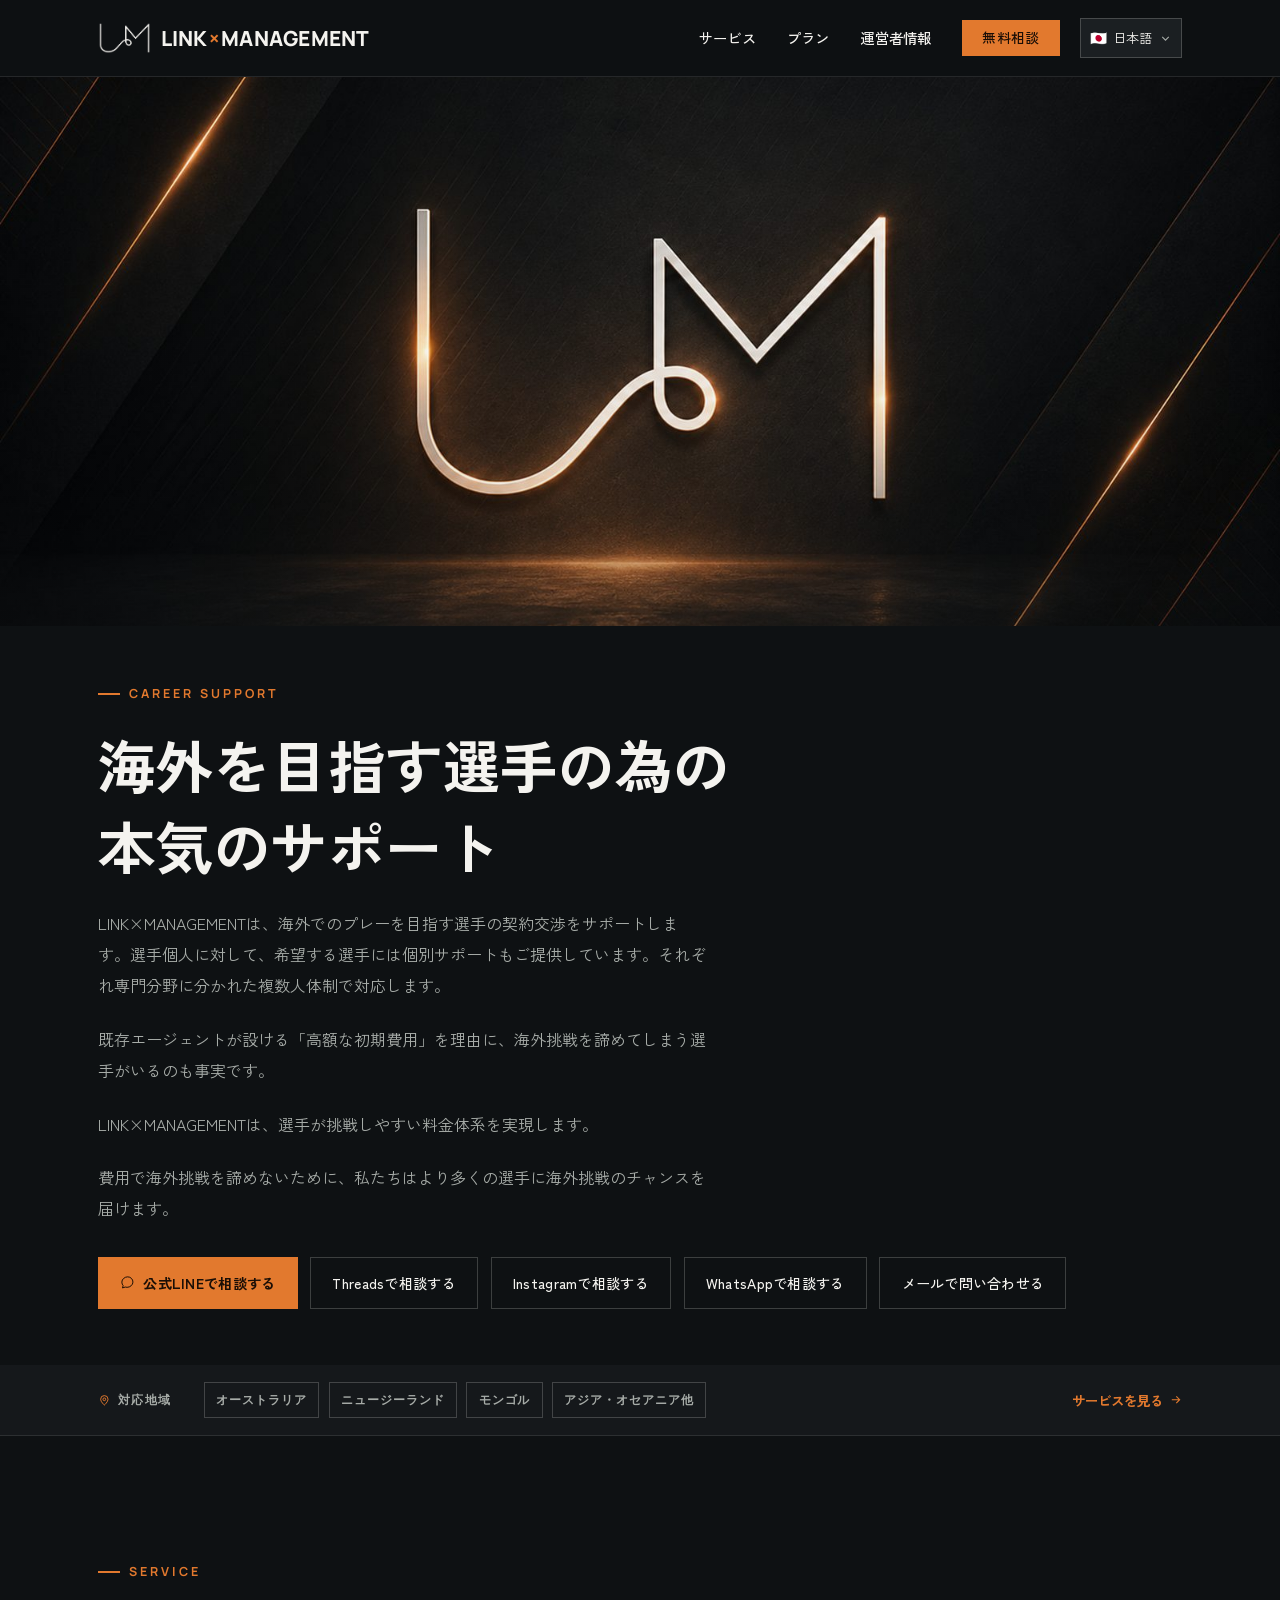
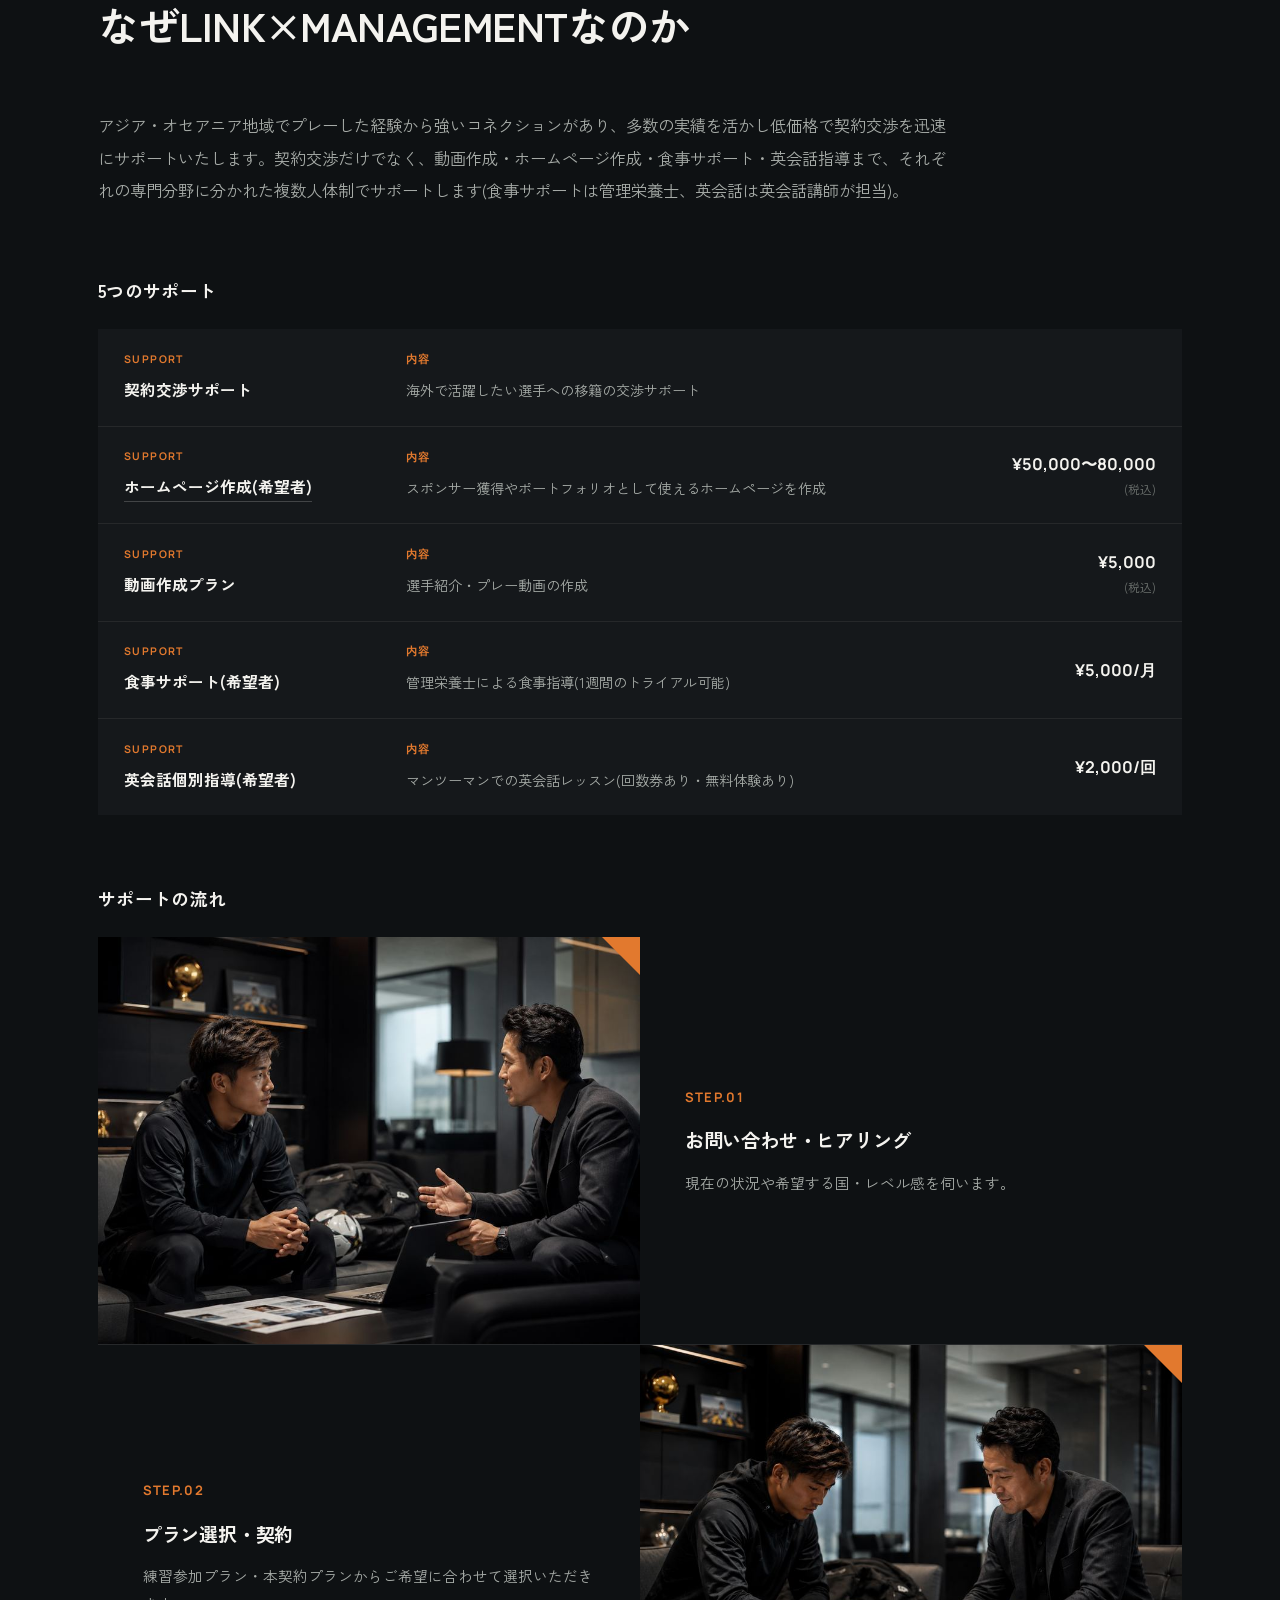
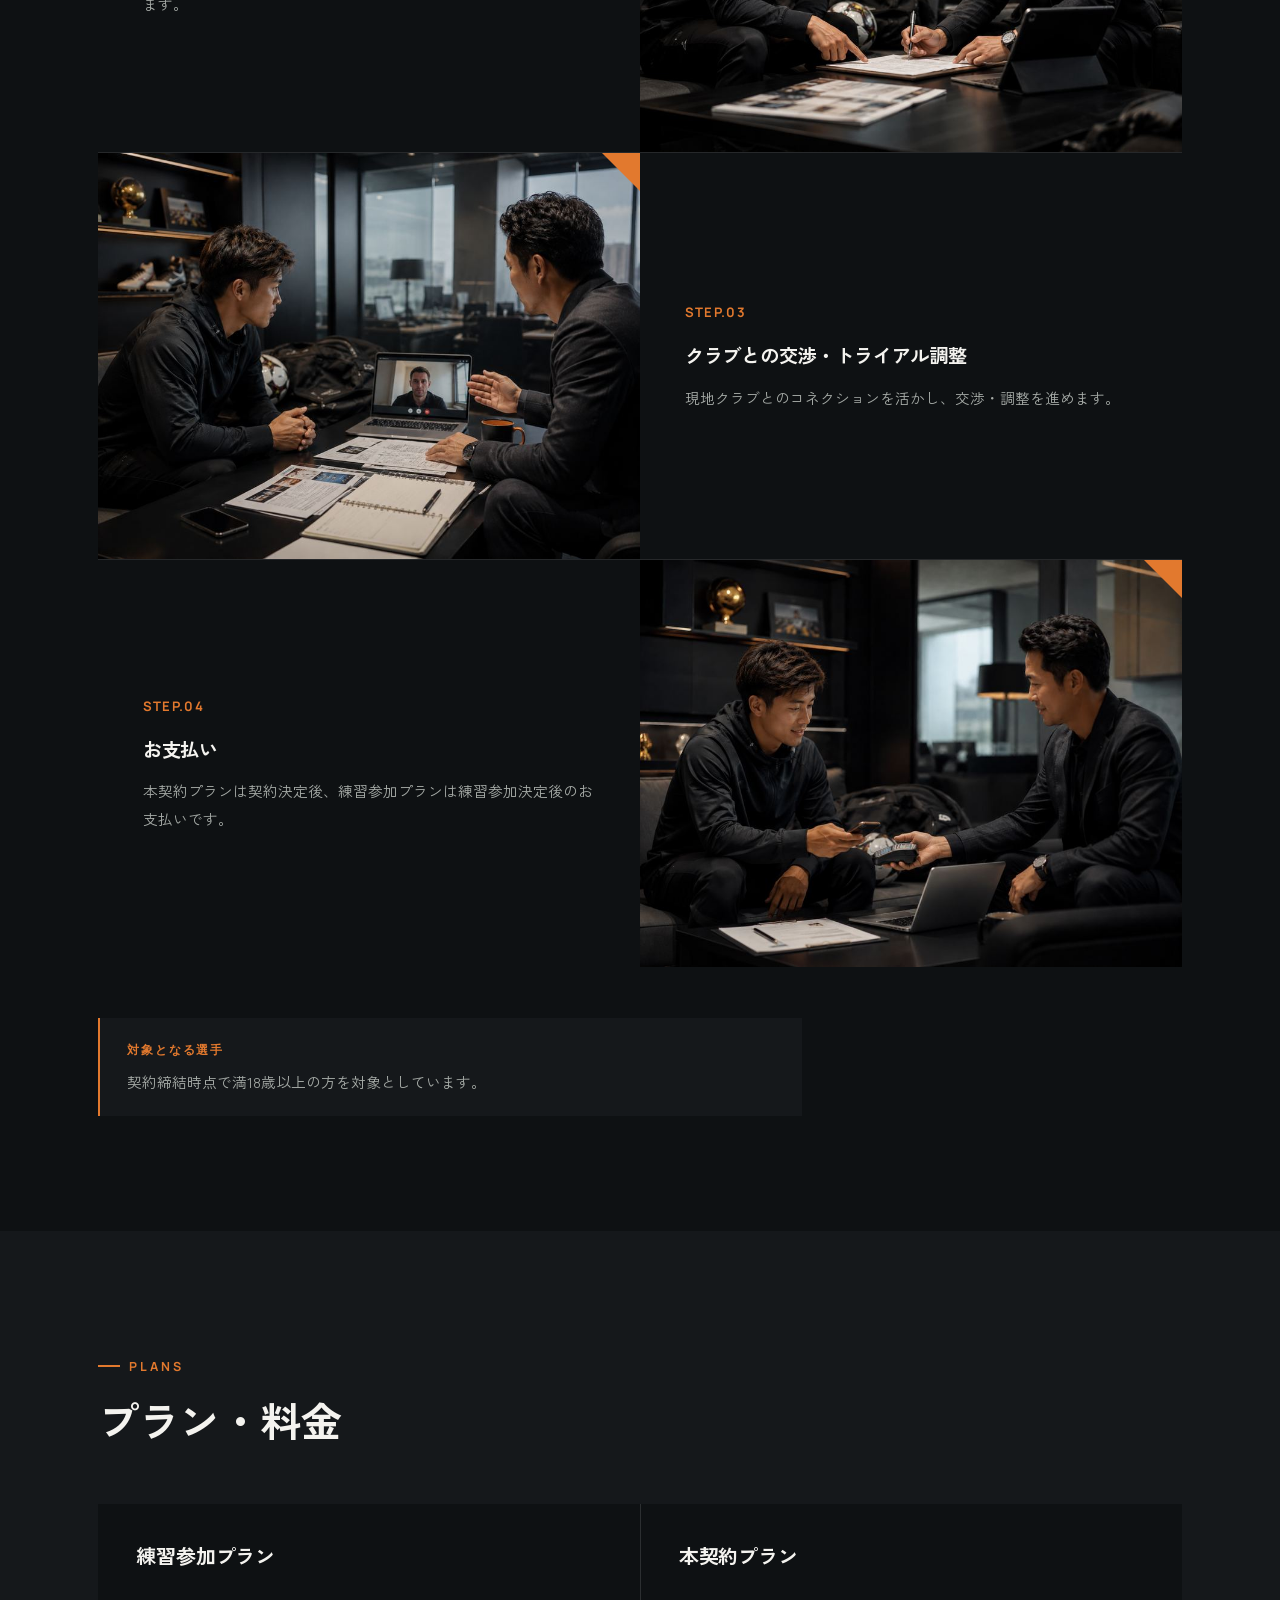
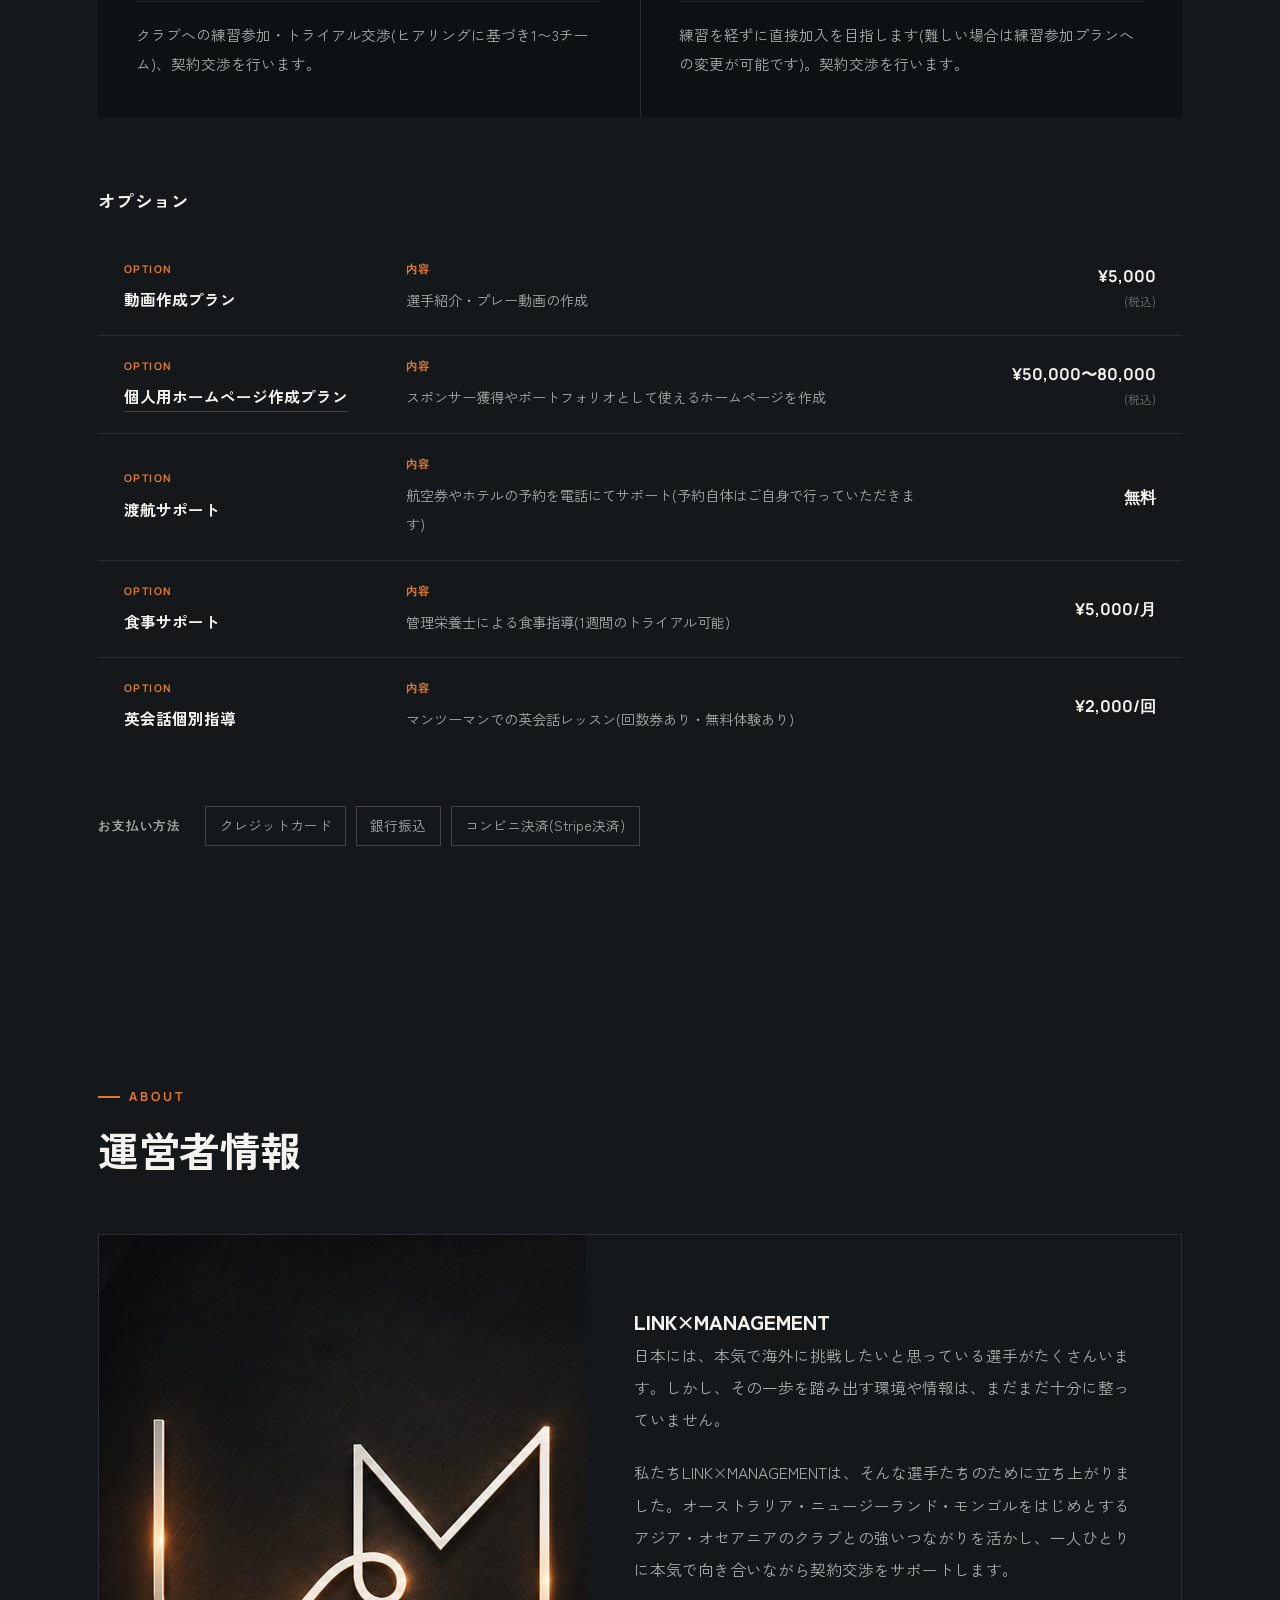
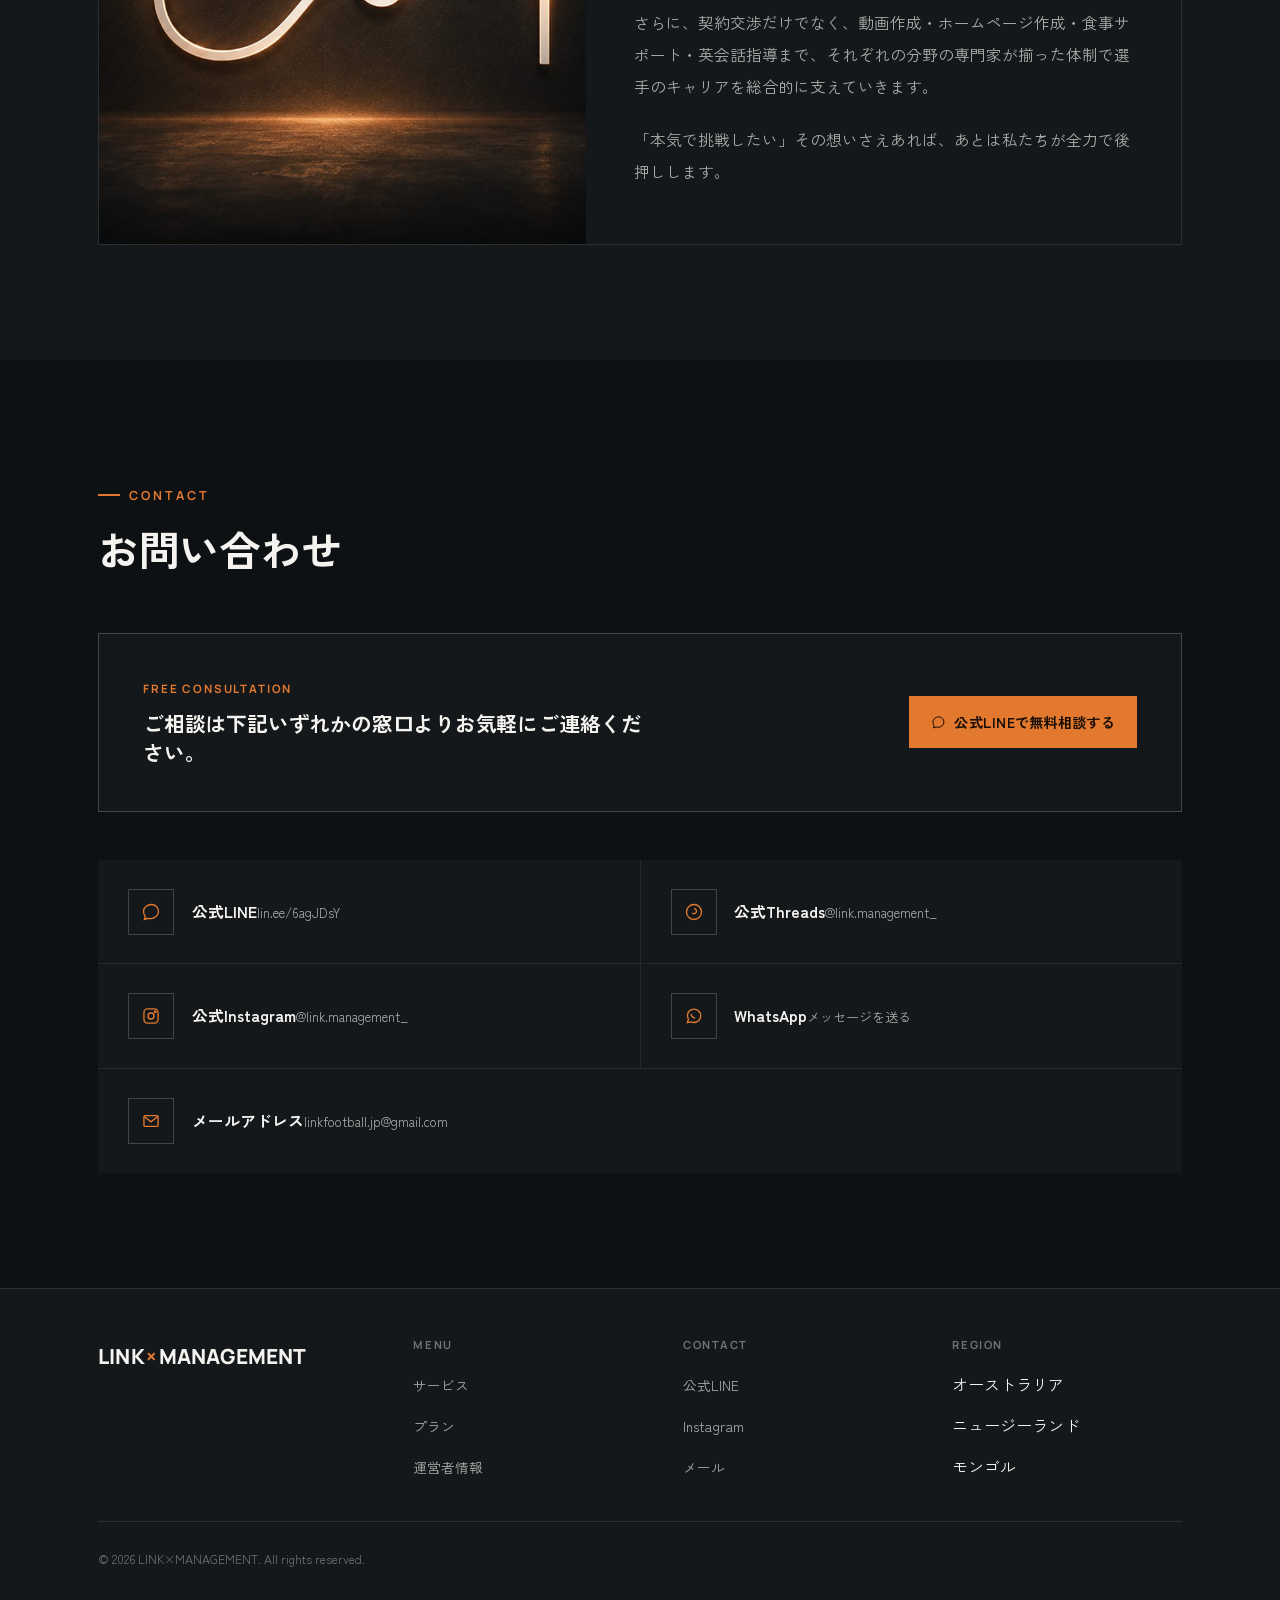
==== commit ecedc264: "index.html を更新" ====
--- a/index.html
+++ b/index.html
@@ -813,6 +813,28 @@
 html[lang="th"]{ --font-jp:'Noto Sans Thai', 'Manrope', sans-serif; }
 html[lang="zh"]{ --font-jp:'Noto Sans SC', 'Manrope', sans-serif; }
 html[lang="en"], html[lang="pt"], html[lang="mn"], html[lang="es"]{ --font-jp:'Manrope', 'Zen Kaku Gothic New', sans-serif; }
+
+.lp-link{
+  display:inline-flex;align-items:center;gap:.4em;
+  text-decoration:none;
+}
+.lp-link .name{
+  border-bottom:1px solid var(--line-strong);
+  transition:border-color .2s var(--ease), color .2s var(--ease);
+}
+.lp-link:hover .name{color:var(--accent);border-color:var(--accent);}
+.lp-link::after{
+  content:"";
+  width:.9em;height:.9em;flex-shrink:0;
+  background:currentColor;
+  -webkit-mask:url("data:image/svg+xml,%3Csvg xmlns='http://www.w3.org/2000/svg' viewBox='0 0 24 24' fill='none' stroke='black' stroke-width='2'%3E%3Cpath d='M5 12h14M13 6l6 6-6 6'/%3E%3C/svg%3E") center/contain no-repeat;
+  mask:url("data:image/svg+xml,%3Csvg xmlns='http://www.w3.org/2000/svg' viewBox='0 0 24 24' fill='none' stroke='black' stroke-width='2'%3E%3Cpath d='M5 12h14M13 6l6 6-6 6'/%3E%3C/svg%3E") center/contain no-repeat;
+  color:var(--ink-faint);
+  opacity:0;
+  transform:translateX(-3px);
+  transition:opacity .2s var(--ease), transform .2s var(--ease);
+}
+.lp-link:hover::after{opacity:1;transform:translateX(0);color:var(--accent);}
 </style>
 <link href="https://link-management.pages.dev/" rel="canonical"/><meta content="website" property="og:type"/><meta content="LINK×MANAGEMENT" property="og:site_name"/><meta content="LINK×MANAGEMENT | 海外サッカー移籍エージェント・契約交渉サポート" property="og:title"/><meta content="オーストラリア・ニュージーランド・モンゴルなどアジア・オセアニアへのサッカー海外移籍をサポート。トライアル交渉から契約交渉まで、本気で海外を目指す選手のためのキャリアエージェントサービスです。" property="og:description"/><meta content="https://link-management.pages.dev/" property="og:url"/><meta content="https://link-management.pages.dev/og-image.jpg" property="og:image"/><meta content="ja_JP" property="og:locale"/><meta content="summary_large_image" name="twitter:card"/><meta content="LINK×MANAGEMENT | 海外サッカー移籍エージェント・契約交渉サポート" name="twitter:title"/><meta content="オーストラリア・ニュージーランド・モンゴルなどアジア・オセアニアへのサッカー海外移籍をサポート。トライアル交渉から契約交渉まで、本気で海外を目指す選手のためのキャリアエージェントサービスです。" name="twitter:description"/><meta content="https://link-management.pages.dev/og-image.jpg" name="twitter:image"/><script type="application/ld+json">{
   "@context": "https://schema.org",
@@ -1068,7 +1090,7 @@
 <h2 data-i18n="service.h2">なぜLINK×MANAGEMENTなのか</h2>
 </div>
 <p class="service-intro" data-i18n="service.intro">アジア・オセアニア地域でプレーした経験から強いコネクションがあり、多数の実績を活かし低価格で契約交渉を迅速にサポートいたします。契約交渉だけでなく、動画作成・ホームページ作成・食事サポート・英会話指導まで、それぞれの専門分野に分かれた複数人体制でサポートします(食事サポートは管理栄養士、英会話は英会話講師が担当)。</p>
-<h3 class="subblock-title" data-i18n="support.title">5つのサポート</h3><div class="option-table"><div class="option-row"><div><span class="cell-label">Support</span><span class="name" data-i18n="support1.name">契約交渉サポート</span></div><div><span class="cell-label" data-i18n="opt.label">内容</span><span class="content" data-i18n="support1.desc">海外で活躍したい選手への移籍の交渉サポート</span></div><div class="price" data-i18n="support1.price">¥70,000〜100,000</div></div><div class="option-row"><div><span class="cell-label">Support</span><span class="name" data-i18n="support2.name">ホームページ作成(希望者)</span></div><div><span class="cell-label" data-i18n="opt.label">内容</span><span class="content" data-i18n="support2.desc">スポンサー獲得やポートフォリオとして使えるホームページを作成</span></div><div class="price">¥50,000〜80,000<span class="tax" data-i18n="opt2.tax">(税込)</span></div></div><div class="option-row"><div><span class="cell-label">Support</span><span class="name" data-i18n="support0.name">動画作成プラン</span></div><div><span class="cell-label" data-i18n="opt.label">内容</span><span class="content" data-i18n="support0.desc">選手紹介・プレー動画の作成</span></div><div class="price">¥5,000<span class="tax" data-i18n="opt1.tax">(税込)</span></div></div><div class="option-row"><div><span class="cell-label">Support</span><span class="name" data-i18n="support3.name">食事サポート(希望者)</span></div><div><span class="cell-label" data-i18n="opt.label">内容</span><span class="content" data-i18n="support3.desc">管理栄養士による食事指導(1週間のトライアル可能)</span></div><div class="price" data-i18n="support3.price">¥5,000/月</div></div><div class="option-row"><div><span class="cell-label">Support</span><span class="name" data-i18n="support4.name">英会話個別指導(希望者)</span></div><div><span class="cell-label" data-i18n="opt.label">内容</span><span class="content" data-i18n="support4.desc">マンツーマンでの英会話レッスン(回数券あり・無料体験あり)</span></div><div class="price" data-i18n="support4.price">¥2,000/回</div></div></div><h3 class="subblock-title" data-i18n="service.flow_title">サポートの流れ</h3>
+<h3 class="subblock-title" data-i18n="support.title">5つのサポート</h3><div class="option-table"><div class="option-row"><div><span class="cell-label">Support</span><span class="name" data-i18n="support1.name">契約交渉サポート</span></div><div><span class="cell-label" data-i18n="opt.label">内容</span><span class="content" data-i18n="support1.desc">海外で活躍したい選手への移籍の交渉サポート</span></div><div class="price"></div></div><div class="option-row"><div><span class="cell-label">Support</span><a class="lp-link" href="/website/"><span class="name" data-i18n="support2.name">ホームページ作成(希望者)</span></a></div><div><span class="cell-label" data-i18n="opt.label">内容</span><span class="content" data-i18n="support2.desc">スポンサー獲得やポートフォリオとして使えるホームページを作成</span></div><div class="price">¥50,000〜80,000<span class="tax" data-i18n="opt2.tax">(税込)</span></div></div><div class="option-row"><div><span class="cell-label">Support</span><span class="name" data-i18n="support0.name">動画作成プラン</span></div><div><span class="cell-label" data-i18n="opt.label">内容</span><span class="content" data-i18n="support0.desc">選手紹介・プレー動画の作成</span></div><div class="price">¥5,000<span class="tax" data-i18n="opt1.tax">(税込)</span></div></div><div class="option-row"><div><span class="cell-label">Support</span><span class="name" data-i18n="support3.name">食事サポート(希望者)</span></div><div><span class="cell-label" data-i18n="opt.label">内容</span><span class="content" data-i18n="support3.desc">管理栄養士による食事指導(1週間のトライアル可能)</span></div><div class="price" data-i18n="support3.price">¥5,000/月</div></div><div class="option-row"><div><span class="cell-label">Support</span><span class="name" data-i18n="support4.name">英会話個別指導(希望者)</span></div><div><span class="cell-label" data-i18n="opt.label">内容</span><span class="content" data-i18n="support4.desc">マンツーマンでの英会話レッスン(回数券あり・無料体験あり)</span></div><div class="price" data-i18n="support4.price">¥2,000/回</div></div></div><h3 class="subblock-title" data-i18n="service.flow_title">サポートの流れ</h3>
 <div class="feature-list">
 <div class="feature">
 <div class="feature-media">
@@ -1138,14 +1160,14 @@
 <div class="plan-card">
 <div class="plan-body">
 <h3 data-i18n="plan1.title">練習参加プラン</h3>
-<div class="price"><span class="yen" data-i18n="plan1.currency">¥</span><span data-i18n="plan1.amount">70,000</span><span class="tax" data-i18n="plan1.tax">(税込)</span></div>
+
 <div class="desc" data-i18n="plan1.desc">クラブへの練習参加・トライアル交渉(ヒアリングに基づき1〜3チーム)、契約交渉を行います。</div>
 </div>
 </div>
 <div class="plan-card">
 <div class="plan-body">
 <h3 data-i18n="plan2.title">本契約プラン</h3>
-<div class="price"><span class="yen" data-i18n="plan2.currency">¥</span><span data-i18n="plan2.amount">100,000</span><span class="tax" data-i18n="plan2.tax">(税込)</span></div>
+
 <div class="desc" data-i18n="plan2.desc">練習を経ずに直接加入を目指します(難しい場合は練習参加プランへの変更が可能です)。契約交渉を行います。</div>
 </div>
 </div>
@@ -1158,7 +1180,7 @@
 <div class="price">¥5,000<span class="tax" data-i18n="opt1.tax">(税込)</span></div>
 </div>
 <div class="option-row">
-<div><span class="cell-label">Option</span><span class="name" data-i18n="opt2.name">個人用ホームページ作成プラン</span></div>
+<div><span class="cell-label">Option</span><a class="lp-link" href="/website/"><span class="name" data-i18n="opt2.name">個人用ホームページ作成プラン</span></a></div>
 <div><span class="cell-label" data-i18n="opt.label">内容</span><span class="content" data-i18n="opt2.desc">スポンサー獲得やポートフォリオとして使えるホームページを作成</span></div>
 <div class="price">¥50,000〜80,000<span class="tax" data-i18n="opt2.tax">(税込)</span></div>
 </div>
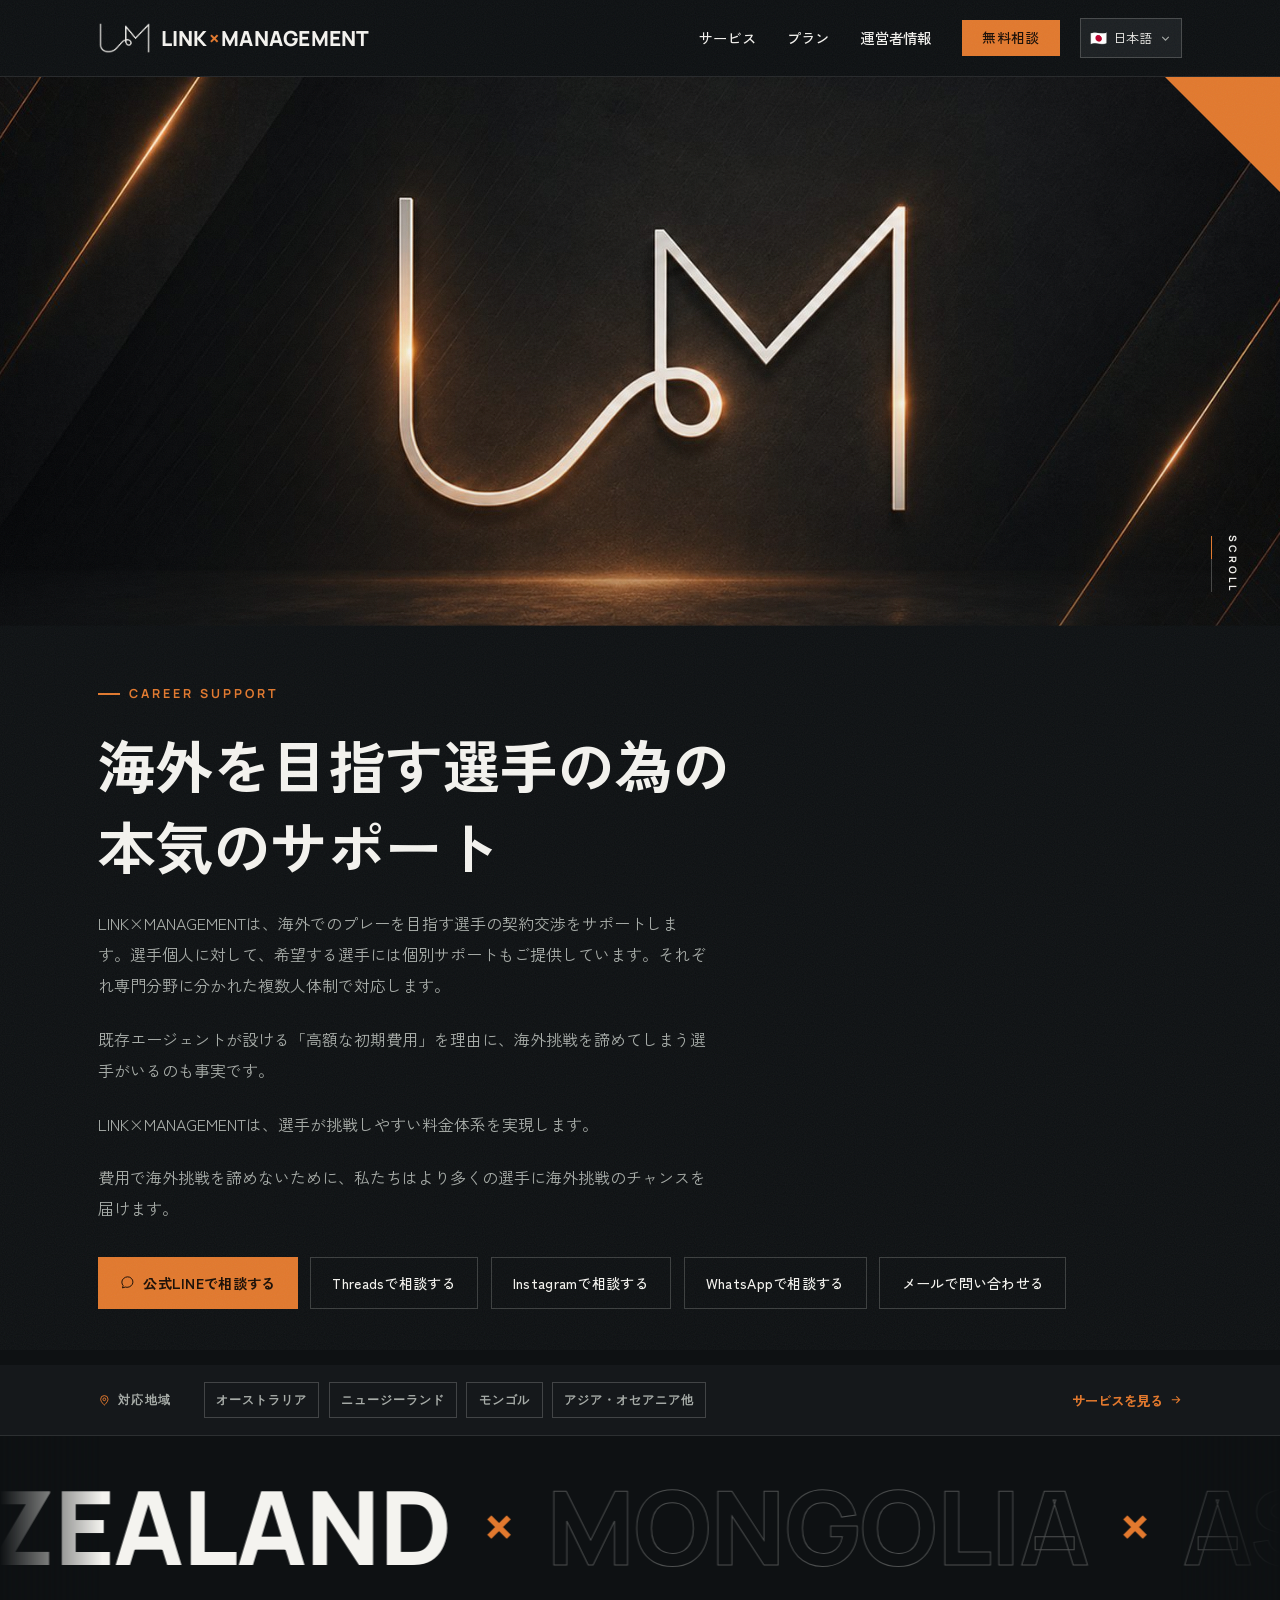
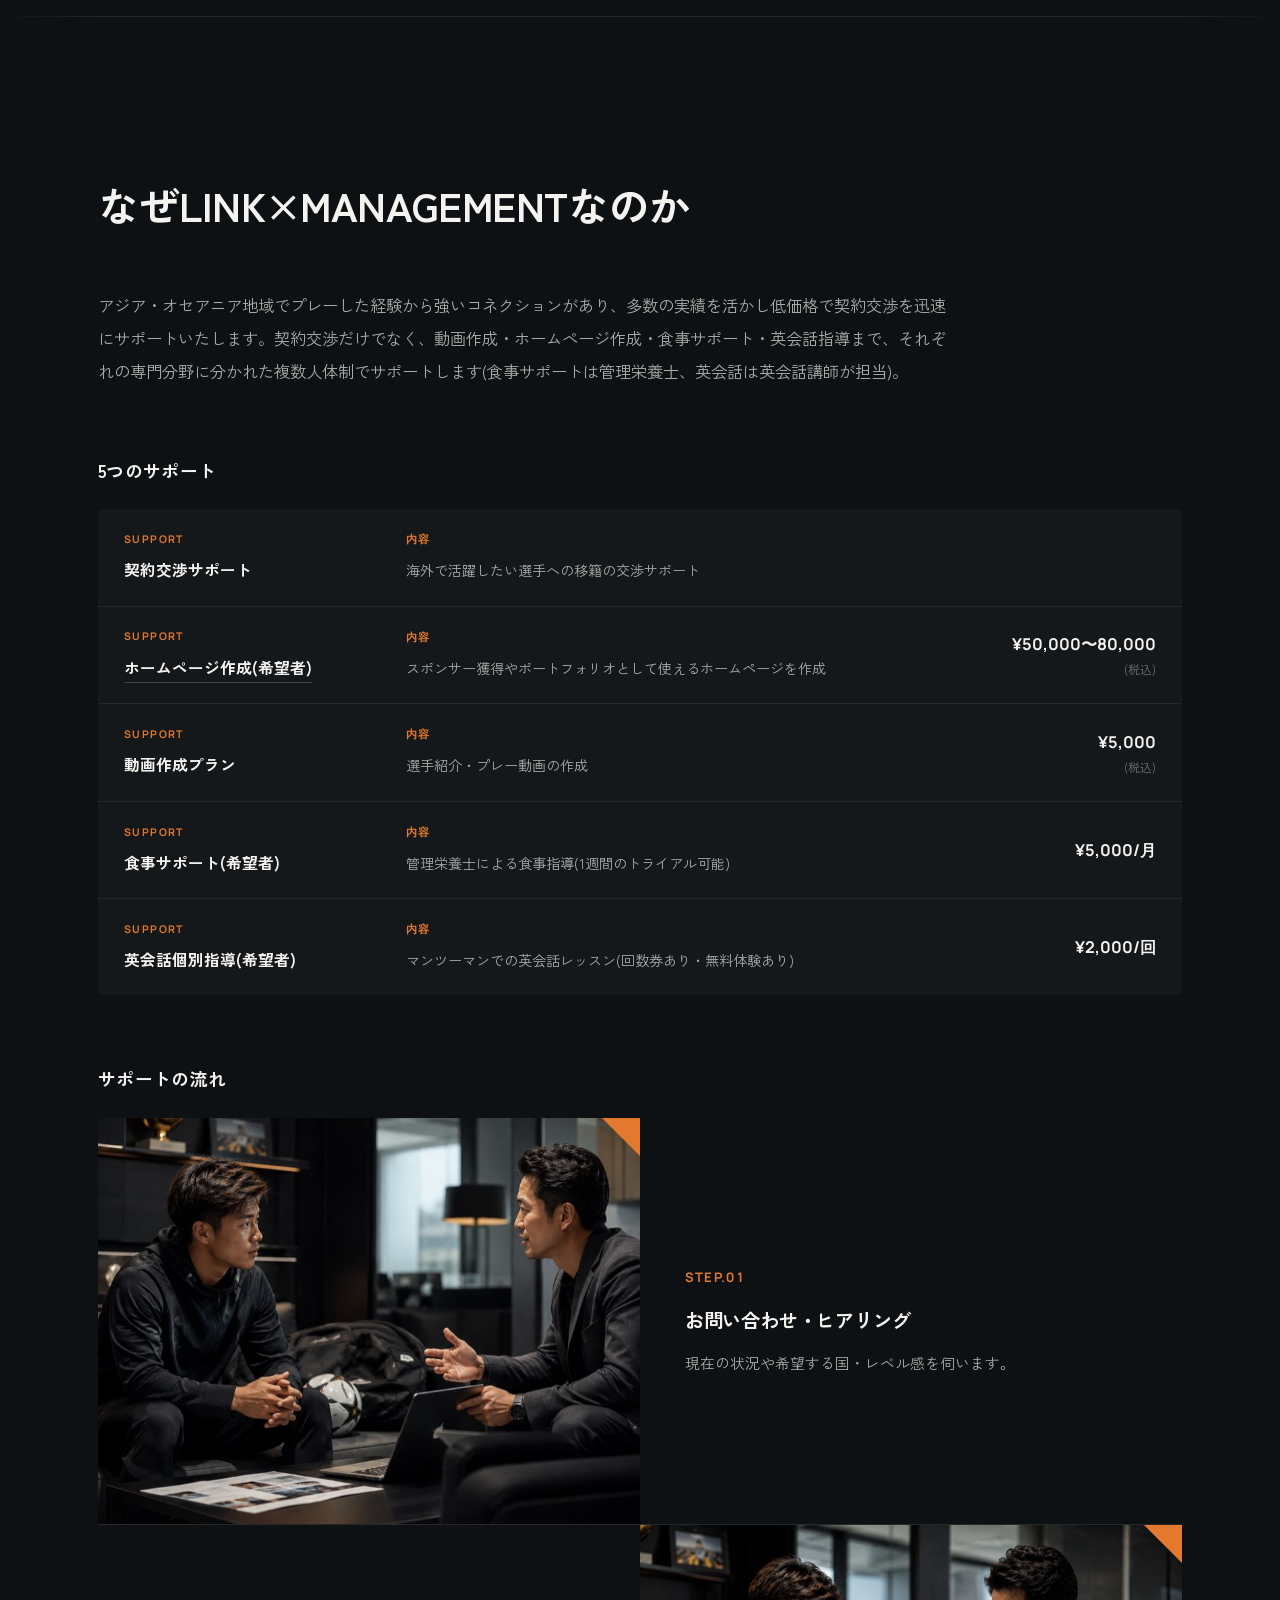
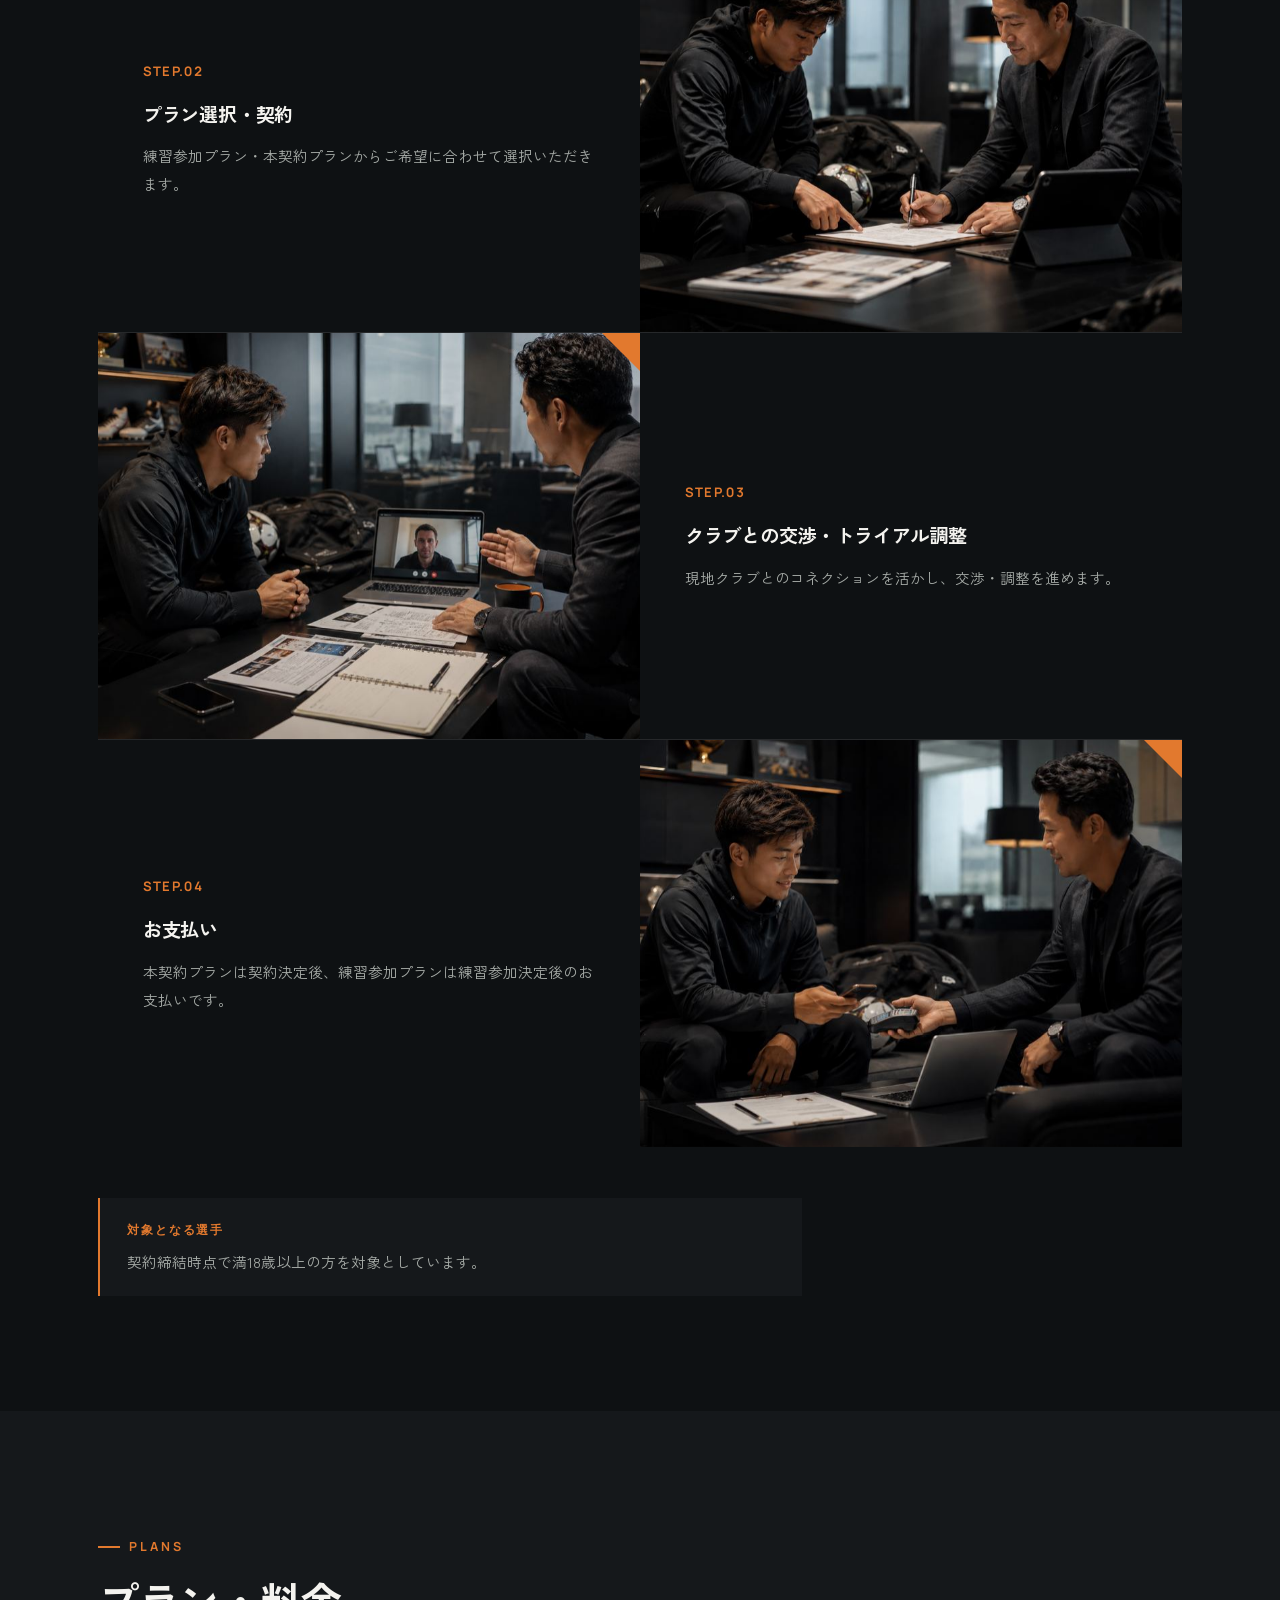
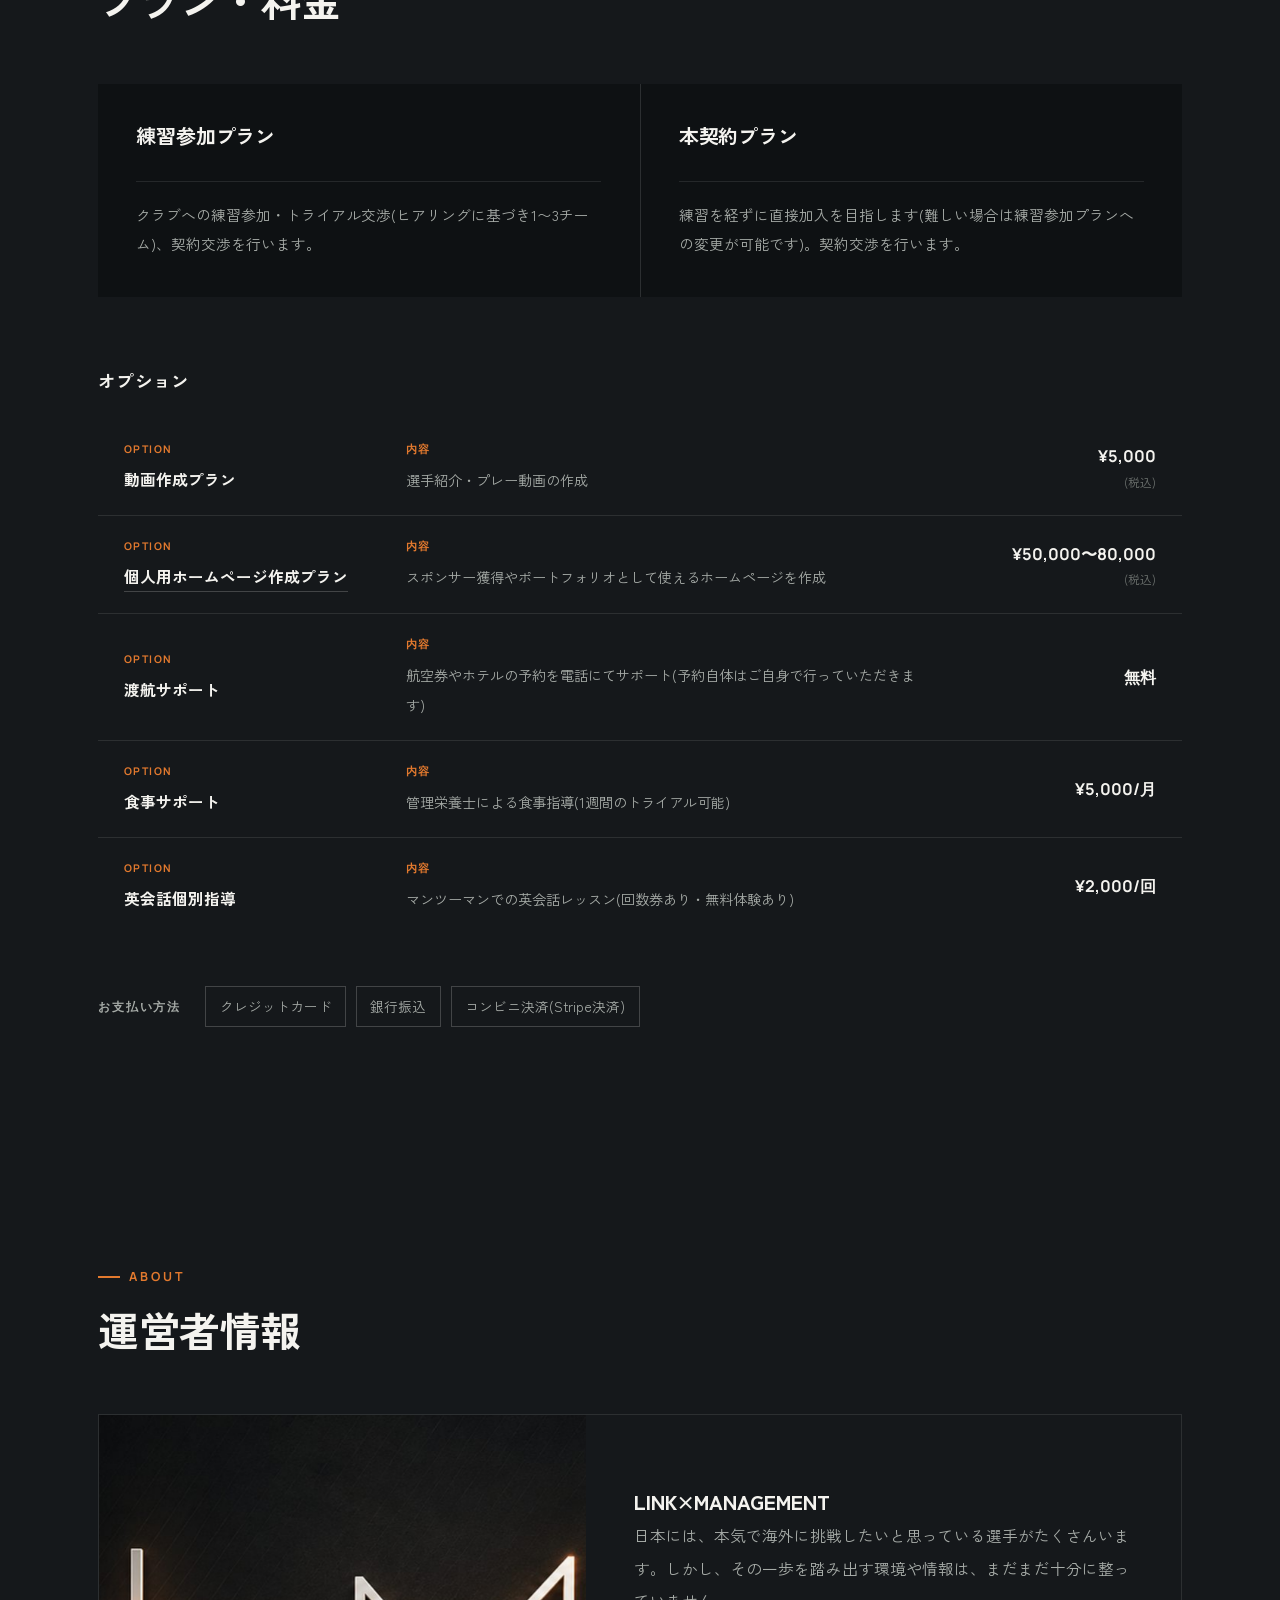
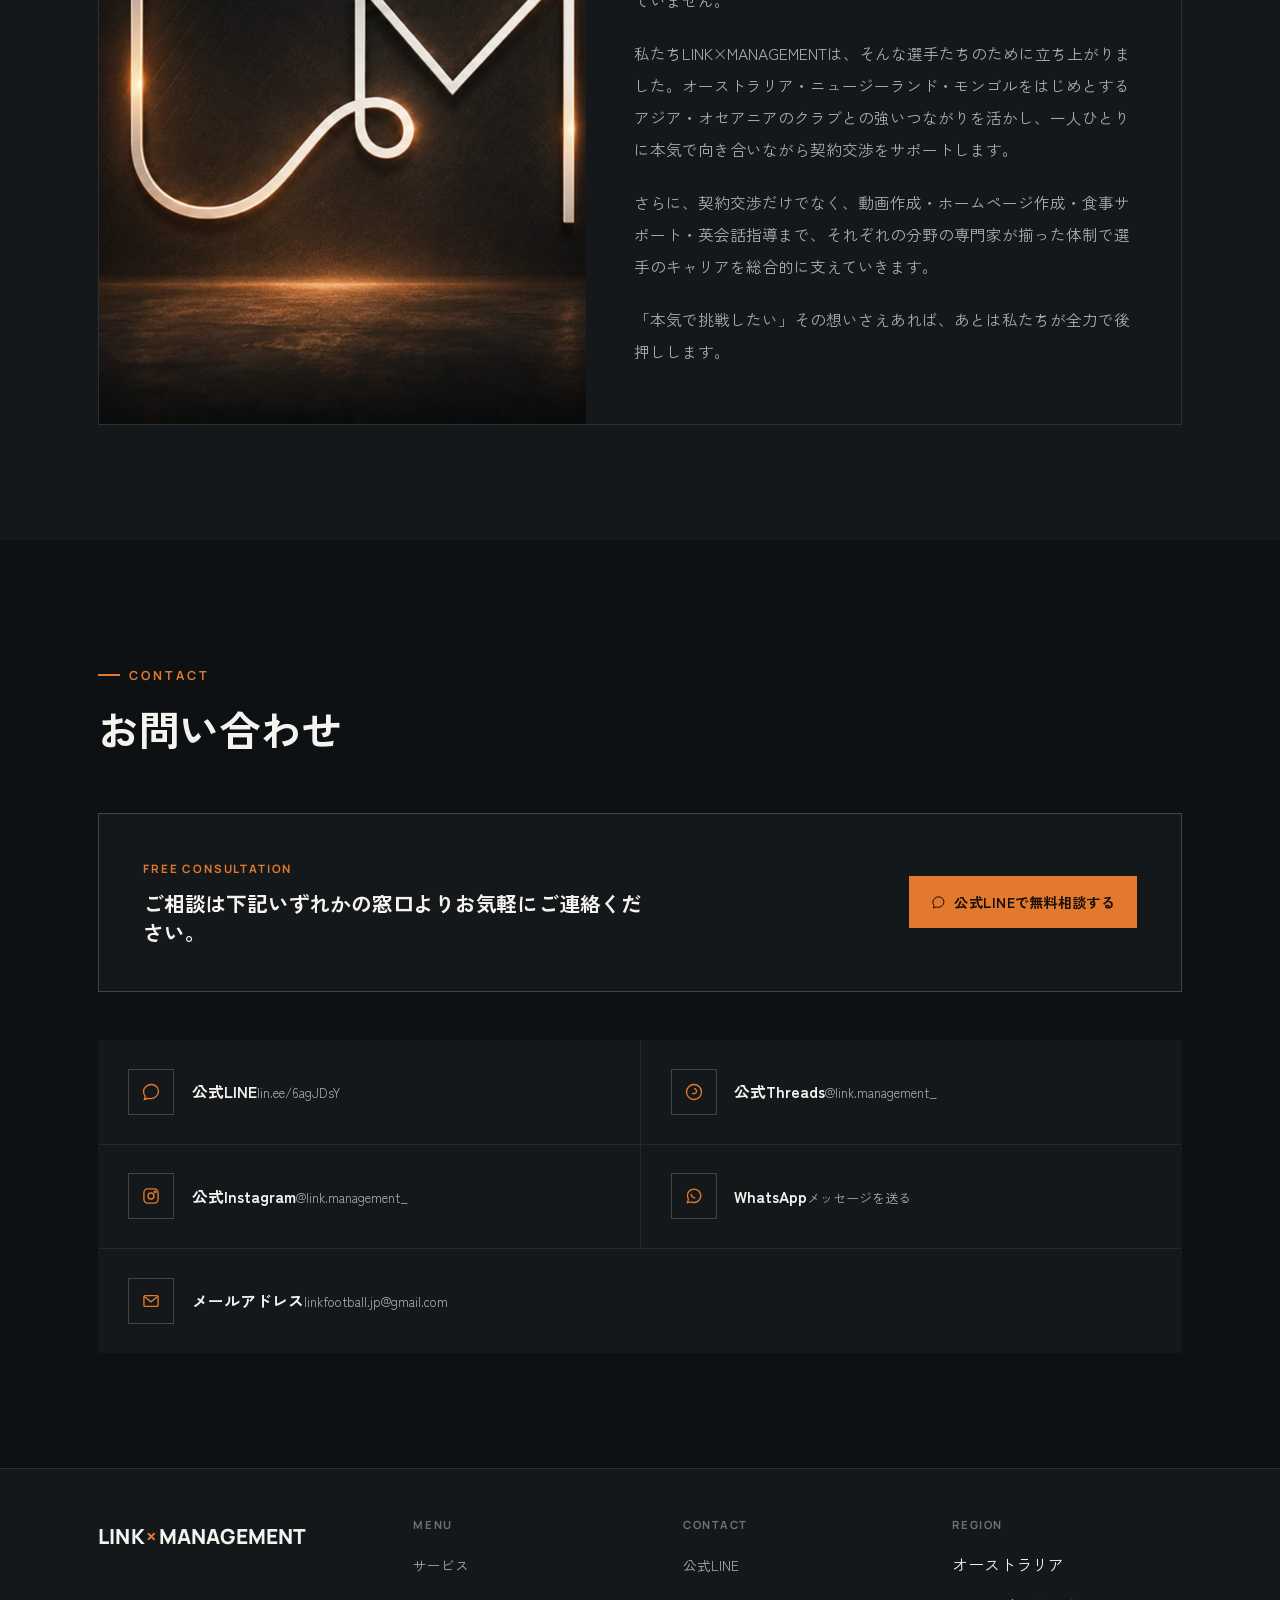
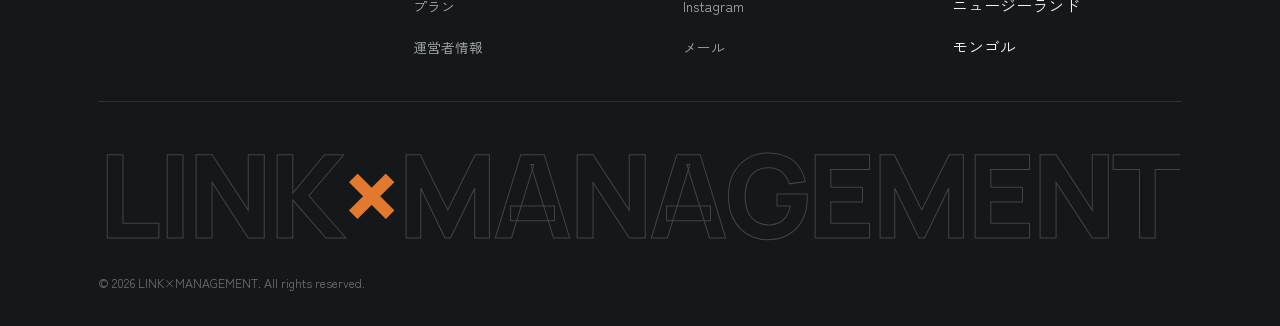
==== commit 2f856c9f: "トップページにモーショングラフィックスを反映 motion-demo.html で確認したモーションレイヤーを index.html に組み込み、 デモ用ファイル(motion-demo.html・t" ====
--- a/index.html
+++ b/index.html
@@ -835,7 +835,286 @@
   transition:opacity .2s var(--ease), transform .2s var(--ease);
 }
 .lp-link:hover::after{opacity:1;transform:translateX(0);color:var(--accent);}
+
+/* ==============================================================
+   MOTION LAYER
+   既存デザイン(ダーク基調・オレンジアクセント・角カット)を保ったまま、
+   モーションだけを重ねるレイヤー。html.motion が付いた時のみ有効なので、
+   JS無効時・prefers-reduced-motion 時は従来どおりの静的表示になります。
+   ============================================================== */
+:root{
+  --ease-out:cubic-bezier(.16,1,.3,1);
+  --ease-io:cubic-bezier(.76,0,.24,1);
+}
+
+/* ---- Intro loader ---- */
+.intro{display:none;}
+.motion .intro{
+  display:flex;
+  position:fixed;inset:0;z-index:1000;
+  background:var(--bg);
+  align-items:center;justify-content:center;
+  clip-path:inset(0 0 0 0);
+  animation:introOut 1s var(--ease-io) 1.55s forwards;
+}
+@keyframes introOut{to{clip-path:inset(0 0 100% 0);visibility:hidden;}}
+.intro__inner{width:min(560px,82vw);}
+.intro__word{
+  display:flex;overflow:hidden;
+  font-family:var(--font-en);font-weight:800;
+  font-size:clamp(1.6rem,6vw,3.2rem);letter-spacing:.01em;line-height:1.1;
+}
+.intro__word span{
+  display:inline-block;translate:0 110%;
+  animation:introChar .9s var(--ease-out) forwards;
+  animation-delay:calc(.05s + var(--i) * .035s);
+}
+.intro__word .x{color:var(--accent);}
+@keyframes introChar{to{translate:0 0;}}
+.intro__bar{margin-top:1.4rem;height:2px;background:var(--line);overflow:hidden;}
+.intro__bar i{
+  display:block;height:100%;background:var(--accent);
+  transform-origin:left;transform:scaleX(0);
+  animation:introBar 1.25s var(--ease-io) .2s forwards;
+}
+@keyframes introBar{to{transform:scaleX(1);}}
+.intro__meta{
+  margin-top:.8rem;display:flex;justify-content:space-between;
+  font-family:var(--font-en);font-size:.72rem;font-weight:700;
+  letter-spacing:.24em;text-transform:uppercase;color:var(--ink-muted);
+}
+.intro__count{color:var(--accent);font-variant-numeric:tabular-nums;}
+
+/* ---- Scroll progress (CSS scroll-driven animation; JS fallback) ---- */
+.scroll-progress{
+  position:fixed;top:0;left:0;right:0;height:2px;z-index:300;
+  background:var(--accent);transform-origin:0 50%;transform:scaleX(0);
+  pointer-events:none;
+}
+@supports (animation-timeline: scroll()){
+  .scroll-progress{animation:progressGrow linear both;animation-timeline:scroll(root);}
+}
+@keyframes progressGrow{to{transform:scaleX(1);}}
+
+/* ---- Film grain (keeps the photographic, dark tone) ---- */
+.motion body::after{
+  content:"";position:fixed;inset:-50%;z-index:250;pointer-events:none;
+  background-image:url("data:image/svg+xml,%3Csvg xmlns='http://www.w3.org/2000/svg' width='160' height='160'%3E%3Cfilter id='n'%3E%3CfeTurbulence type='fractalNoise' baseFrequency='.9' numOctaves='2' stitchTiles='stitch'/%3E%3C/filter%3E%3Crect width='100%25' height='100%25' filter='url(%23n)'/%3E%3C/svg%3E");
+  opacity:.055;
+  animation:grain 1s steps(6) infinite;
+}
+@keyframes grain{
+  0%{transform:translate(0,0)}20%{transform:translate(-4%,3%)}40%{transform:translate(3%,-5%)}
+  60%{transform:translate(-2%,4%)}80%{transform:translate(5%,-2%)}100%{transform:translate(0,0)}
+}
+
+/* ---- Smart header (hide on scroll down / show on scroll up) ---- */
+.motion .site-header{transition:border-color .3s var(--ease), transform .5s var(--ease-out);}
+.motion .site-header.is-hidden{transform:translateY(-100%);}
+
+/* ---- Hero ---- */
+.hero-media{overflow:hidden;}
+.motion .hero-media{clip-path:inset(0 0 100% 0);}
+.motion.is-loaded .hero-media{clip-path:inset(0 0 0 0);transition:clip-path 1.5s var(--ease-io);}
+.motion .hero-media #hero-img{scale:1.28;}
+.motion.is-loaded .hero-media #hero-img{scale:1.08;transition:scale 2.6s var(--ease-out);}
+@supports (animation-timeline: scroll()){
+  .motion .hero-media #hero-img{
+    animation:heroParallax linear both;
+    animation-timeline:scroll(root);
+    animation-range:0 100vh;
+  }
+}
+@keyframes heroParallax{from{translate:0 0;}to{translate:0 16%;}}
+
+.hero-slash{
+  position:absolute;right:0;top:0;z-index:2;width:0;height:0;
+  border-style:solid;border-width:0 clamp(56px,9vw,120px) clamp(56px,9vw,120px) 0;
+  border-color:transparent var(--accent) transparent transparent;
+  transform-origin:100% 0;
+}
+.motion .hero-slash{transform:scale(0);}
+.motion.is-loaded .hero-slash{transform:scale(1);transition:transform 1s var(--ease-out) 1.1s;}
+
+.hero-cue{
+  position:absolute;right:clamp(1rem,3vw,2.5rem);bottom:clamp(1rem,3vw,2rem);z-index:2;
+  display:flex;flex-direction:column;align-items:center;gap:.7rem;
+  font-family:var(--font-en);font-size:.64rem;font-weight:700;letter-spacing:.3em;
+  color:var(--ink);writing-mode:vertical-rl;
+}
+.hero-cue i{display:block;width:1px;height:56px;background:rgba(244,243,239,.25);position:relative;overflow:hidden;}
+.hero-cue i::after{
+  content:"";position:absolute;left:0;top:0;width:100%;height:40%;background:var(--accent);
+  animation:cue 1.8s var(--ease-io) infinite;
+}
+@keyframes cue{from{translate:0 -100%;}to{translate:0 260%;}}
+.motion:not(.is-loaded) .hero-cue{opacity:0;}
+.motion.is-loaded .hero-cue{transition:opacity .8s ease 1.6s;}
+@media (max-width:640px){.hero-cue{display:none;}}
+
+/* headline: line-by-line mask rise */
+.h1-line{display:block;overflow:hidden;padding-bottom:.06em;margin-bottom:-.06em;}
+.h1-line__in{display:block;}
+.motion .h1-line__in{translate:0 110%;}
+.motion.is-loaded .h1-line__in{translate:0 0;transition:translate 1.2s var(--ease-out) calc(.55s + var(--i,0) * .12s);}
+.motion .h1-line.is-instant .h1-line__in{transition:none;translate:0 0;}
+
+/* eyebrow / lead / CTAs: blur-in stagger */
+.motion:not(.is-loaded) .hero-copy .eyebrow,
+.motion:not(.is-loaded) .hero .lead,
+.motion:not(.is-loaded) .hero-ctas .btn{opacity:0;}
+.motion.is-loaded .hero-copy .eyebrow,
+.motion.is-loaded .hero .lead,
+.motion.is-loaded .hero-ctas .btn{
+  animation:blurUp 1.1s var(--ease-out) backwards;
+  animation-delay:calc(.45s + var(--i,0) * .08s);
+}
+@keyframes blurUp{from{opacity:0;translate:0 26px;filter:blur(8px);}to{opacity:1;translate:0 0;filter:blur(0);}}
+
+/* ---- Buttons: shine sweep + magnetic ---- */
+.btn,.nav-cta{position:relative;overflow:hidden;isolation:isolate;}
+.btn-accent::before,.nav-cta::before{
+  content:"";position:absolute;inset:0;z-index:-1;
+  background:linear-gradient(105deg,transparent 30%,rgba(255,255,255,.38) 50%,transparent 70%);
+  translate:-120% 0;
+}
+.btn-accent:hover::before,.nav-cta:hover::before{translate:120% 0;transition:translate .8s var(--ease-out);}
+.btn-outline::before{
+  content:"";position:absolute;inset:0;z-index:-1;background:var(--accent-soft);
+  transform:scaleY(0);transform-origin:bottom;transition:transform .45s var(--ease-out);
+}
+.btn-outline:hover::before{transform:scaleY(1);}
+.motion .is-magnetic{transition:transform .5s var(--ease-out), background .3s var(--ease), color .3s var(--ease), border-color .3s var(--ease);}
+
+/* ---- Region marquee ---- */
+.marquee{
+  overflow:hidden;border-bottom:1px solid var(--line);background:var(--bg);
+  padding-block:clamp(1.4rem,3vw,2.4rem);
+  -webkit-mask-image:linear-gradient(90deg,transparent,#000 8%,#000 92%,transparent);
+          mask-image:linear-gradient(90deg,transparent,#000 8%,#000 92%,transparent);
+}
+.marquee__track{display:flex;width:max-content;will-change:transform;}
+.marquee__group{display:flex;align-items:center;flex-shrink:0;}
+.marquee__item{
+  font-family:var(--font-en);font-weight:800;text-transform:uppercase;
+  font-size:clamp(2.4rem,8vw,6.5rem);line-height:1;letter-spacing:-.01em;
+  color:transparent;-webkit-text-stroke:1px rgba(244,243,239,.28);
+  padding-inline:clamp(1rem,2.5vw,2rem);white-space:nowrap;
+  transition:color .4s var(--ease), -webkit-text-stroke-color .4s var(--ease);
+}
+.marquee__item.is-fill{color:var(--ink);-webkit-text-stroke-color:transparent;}
+.marquee__sep{
+  color:var(--accent);font-family:var(--font-en);font-weight:700;
+  font-size:clamp(1.6rem,5vw,3.8rem);line-height:1;
+  display:inline-block;animation:spin 8s linear infinite;
+}
+@keyframes spin{to{rotate:360deg;}}
+.marquee:hover .marquee__item{-webkit-text-stroke-color:var(--accent);}
+
+/* ---- Scroll reveals ---- */
+.motion [data-reveal]{
+  transition:opacity 1s var(--ease-out), translate 1.1s var(--ease-out), filter 1s var(--ease-out), clip-path 1.2s var(--ease-out);
+  transition-delay:var(--d,0ms);
+}
+.motion [data-reveal="up"]:not(.is-in){opacity:0;translate:0 40px;filter:blur(6px);}
+.rv-mask{display:block;overflow:hidden;padding-bottom:.12em;margin-bottom:-.12em;}
+.motion .rv-mask > *{transition:translate 1.2s var(--ease-out) var(--d,0ms);}
+.motion .rv-mask:not(.is-in) > *{translate:0 110%;}
+.motion .eyebrow[data-reveal]:not(.is-in){opacity:0;translate:-12px 0;}
+.motion .eyebrow[data-reveal]::before{transform-origin:left;transition:transform 1s var(--ease-out) calc(var(--d,0ms) + .15s);}
+.motion .eyebrow[data-reveal]:not(.is-in)::before{transform:scaleX(0);}
+
+/* media wipe: orange block sweeps across, photo appears behind it */
+.m-wipe{position:absolute;inset:0;z-index:3;background:var(--accent);transform:scaleX(0);transform-origin:left;pointer-events:none;}
+.motion .is-in .m-wipe,.motion .m-wipe.is-in{animation:wipe 1.25s var(--ease-io) var(--d,0ms) forwards;}
+@keyframes wipe{
+  0%{transform:scaleX(0);transform-origin:left;}
+  48%{transform:scaleX(1);transform-origin:left;}
+  52%{transform:scaleX(1);transform-origin:right;}
+  100%{transform:scaleX(0);transform-origin:right;}
+}
+.motion [data-media] .media-slot__ph{opacity:0;scale:1.35;}
+.motion [data-media].is-in .media-slot__ph{animation:mediaIn 1.6s var(--ease-out) var(--d,0ms) forwards;}
+@keyframes mediaIn{
+  0%,45%{opacity:0;scale:1.35;}
+  46%{opacity:1;scale:1.3;}
+  100%{opacity:1;scale:1.12;}
+}
+.motion [data-media].is-in .media-slot.cut::after{animation:cutIn .7s var(--ease-out) calc(var(--d,0ms) + .9s) backwards;}
+@keyframes cutIn{from{border-width:0 0 0 0;}}
+@supports (animation-timeline: view()){
+  .motion [data-media] .media-slot__ph{translate:0 -6%;}
+  .motion [data-media].is-in .media-slot__ph{
+    animation:mediaIn 1.6s var(--ease-out) var(--d,0ms) forwards, mediaParallax linear both;
+    animation-timeline:auto, view();
+  }
+}
+@keyframes mediaParallax{from{translate:0 -6%;}to{translate:0 6%;}}
+
+/* feature: body text follows the image */
+.motion .feature[data-reveal] .feature-body > *{transition:opacity .9s var(--ease-out), translate 1s var(--ease-out);}
+.motion .feature[data-reveal]:not(.is-in) .feature-body > *{opacity:0;translate:0 24px;}
+.motion .feature[data-reveal] .feature-body > :nth-child(1){transition-delay:.45s;}
+.motion .feature[data-reveal] .feature-body > :nth-child(2){transition-delay:.55s;}
+.motion .feature[data-reveal] .feature-body > :nth-child(3){transition-delay:.65s;}
+.feature-num{font-variant-numeric:tabular-nums;}
+
+/* ---- Pointer spotlight + tilt on cards/rows ---- */
+.plan-card,.contact-card,.option-row{position:relative;}
+.plan-card::before,.contact-card::before,.option-row::before{
+  content:"";position:absolute;inset:0;pointer-events:none;z-index:0;
+  background:radial-gradient(420px circle at var(--mx,50%) var(--my,50%), rgba(226,121,46,.13), transparent 60%);
+  opacity:0;transition:opacity .4s var(--ease);
+}
+.plan-card:hover::before,.contact-card:hover::before,.option-row:hover::before{opacity:1;}
+.plan-card > *,.contact-card > *,.option-row > *{position:relative;z-index:1;}
+.option-row::after{
+  content:"";position:absolute;left:0;top:0;bottom:0;width:2px;background:var(--accent);
+  transform:scaleY(0);transform-origin:top;transition:transform .5s var(--ease-out);
+}
+.option-row:hover::after{transform:scaleY(1);}
+.motion .plan-grid{perspective:1200px;}
+.motion .plan-card{transform-style:preserve-3d;transition:transform .6s var(--ease-out), opacity 1s var(--ease-out) var(--d,0ms), translate 1.1s var(--ease-out) var(--d,0ms), filter 1s var(--ease-out) var(--d,0ms);}
+.contact-card .icon{transition:background .35s var(--ease), color .35s var(--ease), border-color .35s var(--ease), rotate .5s var(--ease-out);}
+.contact-card:hover .icon{background:var(--accent);color:var(--accent-ink);border-color:var(--accent);rotate:-8deg;}
+
+/* ---- Footer mega wordmark ---- */
+.footer-mega{
+  margin-top:2.5rem;overflow:hidden;width:max-content;max-width:100%;
+  font-family:var(--font-en);font-weight:800;line-height:.9;letter-spacing:-.03em;
+  font-size:clamp(2.6rem,11.2vw,9.2rem);white-space:nowrap;
+  color:transparent;-webkit-text-stroke:1px var(--line-strong);
+  user-select:none;
+}
+.footer-mega span{display:inline-block;}
+.footer-mega .x{color:var(--accent);-webkit-text-stroke:0;}
+.motion .footer-mega span{translate:0 105%;transition:translate 1.1s var(--ease-out) calc(var(--i) * .035s);}
+.motion .footer-mega.is-in span{translate:0 0;}
+
+/* ---- Custom cursor (fine pointers only) ---- */
+.cursor,.cursor-dot{display:none;}
+@media (hover:hover) and (pointer:fine){
+  .motion .cursor,.motion .cursor-dot{
+    display:block;position:fixed;left:0;top:0;z-index:500;pointer-events:none;border-radius:50%;
+  }
+  .motion .cursor{
+    width:38px;height:38px;margin:-19px 0 0 -19px;
+    border:1px solid rgba(226,121,46,.7);
+    transition:width .35s var(--ease-out), height .35s var(--ease-out), margin .35s var(--ease-out), background .35s var(--ease), border-color .35s var(--ease), opacity .3s;
+  }
+  .motion .cursor.is-hover{width:64px;height:64px;margin:-32px 0 0 -32px;background:rgba(226,121,46,.12);border-color:var(--accent);}
+  .motion .cursor-dot{width:5px;height:5px;margin:-2.5px 0 0 -2.5px;background:var(--accent);}
+  .motion .cursor.is-hidden,.motion .cursor-dot.is-hidden{opacity:0;}
+}
+
+/* ---- Language switch: View Transitions API ---- */
+::view-transition-old(root){animation:vtOut .32s var(--ease-io) both;}
+::view-transition-new(root){animation:vtIn .6s var(--ease-out) both;}
+@keyframes vtOut{to{opacity:0;filter:blur(6px);}}
+@keyframes vtIn{from{opacity:0;filter:blur(6px);translate:0 10px;}}
+
 </style>
+<script>(function(){var r=document.documentElement;if(matchMedia('(prefers-reduced-motion: reduce)').matches)return;r.classList.add('motion');setTimeout(function(){r.classList.add('is-loaded');},3000);})();</script>
 <link href="https://link-management.pages.dev/" rel="canonical"/><meta content="website" property="og:type"/><meta content="LINK×MANAGEMENT" property="og:site_name"/><meta content="LINK×MANAGEMENT | 海外サッカー移籍エージェント・契約交渉サポート" property="og:title"/><meta content="オーストラリア・ニュージーランド・モンゴルなどアジア・オセアニアへのサッカー海外移籍をサポート。トライアル交渉から契約交渉まで、本気で海外を目指す選手のためのキャリアエージェントサービスです。" property="og:description"/><meta content="https://link-management.pages.dev/" property="og:url"/><meta content="https://link-management.pages.dev/og-image.jpg" property="og:image"/><meta content="ja_JP" property="og:locale"/><meta content="summary_large_image" name="twitter:card"/><meta content="LINK×MANAGEMENT | 海外サッカー移籍エージェント・契約交渉サポート" name="twitter:title"/><meta content="オーストラリア・ニュージーランド・モンゴルなどアジア・オセアニアへのサッカー海外移籍をサポート。トライアル交渉から契約交渉まで、本気で海外を目指す選手のためのキャリアエージェントサービスです。" name="twitter:description"/><meta content="https://link-management.pages.dev/og-image.jpg" name="twitter:image"/><script type="application/ld+json">{
   "@context": "https://schema.org",
   "@graph": [
@@ -978,6 +1257,10 @@
   ]
 }</script><meta content="#0E1113" name="theme-color"/></head>
 <body>
+<div aria-hidden="true" class="intro"><div class="intro__inner"><div class="intro__word"><span style="--i:0">L</span><span style="--i:1">I</span><span style="--i:2">N</span><span style="--i:3">K</span><span class="x" style="--i:4">×</span><span style="--i:5">M</span><span style="--i:6">A</span><span style="--i:7">N</span><span style="--i:8">A</span><span style="--i:9">G</span><span style="--i:10">E</span><span style="--i:11">M</span><span style="--i:12">E</span><span style="--i:13">N</span><span style="--i:14">T</span></div><div class="intro__bar"><i></i></div><div class="intro__meta"><span>Career Support</span><span class="intro__count">000</span></div></div></div>
+<div aria-hidden="true" class="scroll-progress"></div>
+<div aria-hidden="true" class="cursor is-hidden"></div><div aria-hidden="true" class="cursor-dot is-hidden"></div>
+
 <a class="skip-link" data-i18n="skip" href="#main">本文へスキップ</a>
 <!--
   ================= 画像差し替えガイド =================
@@ -1046,6 +1329,7 @@
 <section class="hero">
 <div class="hero-media">
 <img alt="海外挑戦を目指すサッカー選手" class="media-slot__ph" data-i18n-alt="img.hero" id="hero-img" src="[data-uri]" style="width:100%;height:100%;object-fit:cover;"/>
+<span aria-hidden="true" class="hero-slash"></span><span aria-hidden="true" class="hero-cue">SCROLL<i></i></span>
 </div>
 <div class="hero-copy">
 <span class="eyebrow">Career Support</span>
@@ -1080,6 +1364,7 @@
 </a>
 </div>
 </div>
+<div aria-hidden="true" class="marquee"><div class="marquee__track"><div class="marquee__group"><span class="marquee__item">Australia</span><span class="marquee__sep">×</span><span class="marquee__item">New Zealand</span><span class="marquee__sep">×</span><span class="marquee__item">Mongolia</span><span class="marquee__sep">×</span><span class="marquee__item">Asia &amp; Oceania</span><span class="marquee__sep">×</span></div><div class="marquee__group"><span class="marquee__item">Australia</span><span class="marquee__sep">×</span><span class="marquee__item">New Zealand</span><span class="marquee__sep">×</span><span class="marquee__item">Mongolia</span><span class="marquee__sep">×</span><span class="marquee__item">Asia &amp; Oceania</span><span class="marquee__sep">×</span></div></div></div>
 <!-- ============================================================
      2. Service
      ============================================================ -->
@@ -1305,6 +1590,7 @@
 </ul>
 </div>
 </div>
+<div aria-hidden="true" class="footer-mega"><span style="--i:0">L</span><span style="--i:1">I</span><span style="--i:2">N</span><span style="--i:3">K</span><span class="x" style="--i:4">×</span><span style="--i:5">M</span><span style="--i:6">A</span><span style="--i:7">N</span><span style="--i:8">A</span><span style="--i:9">G</span><span style="--i:10">E</span><span style="--i:11">M</span><span style="--i:12">E</span><span style="--i:13">N</span><span style="--i:14">T</span></div>
 <div class="footer-bottom">
 <span>© <span id="year"></span> LINK×MANAGEMENT. <span data-i18n="footer.copyright">All rights reserved.</span></span>
 </div>
@@ -2450,17 +2736,23 @@
     try{ localStorage.setItem(STORAGE_KEY, lang); }catch(e){}
   }
 
+  function switchLang(lang){
+    if(document.startViewTransition && document.documentElement.classList.contains('motion')){
+      document.startViewTransition(function(){ applyLang(lang); });
+    } else { applyLang(lang); }
+  }
+
   var langOptions = Array.prototype.slice.call(langListbox.querySelectorAll('li'));
   langOptions.forEach(function(li, idx){
     li.addEventListener('click', function(){
-      applyLang(li.getAttribute('data-lang'));
+      switchLang(li.getAttribute('data-lang'));
       closeLangListbox();
       langTrigger.focus();
     });
     li.addEventListener('keydown', function(e){
       if(e.key === 'Enter' || e.key === ' '){
         e.preventDefault();
-        applyLang(li.getAttribute('data-lang'));
+        switchLang(li.getAttribute('data-lang'));
         closeLangListbox();
         langTrigger.focus();
       } else if(e.key === 'ArrowDown'){
@@ -2482,5 +2774,202 @@
 
 })();
 </script>
-<script>document.querySelectorAll('[data-share-src]').forEach(function(el){var src=document.getElementById(el.getAttribute('data-share-src'));if(src) el.src = src.src;});</script></body>
+<script>document.querySelectorAll('[data-share-src]').forEach(function(el){var src=document.getElementById(el.getAttribute('data-share-src'));if(src) el.src = src.src;});</script><script>
+/* ==============================================================
+   MOTION LAYER — 依存ライブラリなしの Vanilla JS。
+   ============================================================== */
+(function(){
+  "use strict";
+  var root = document.documentElement;
+  if(!root.classList.contains('motion')) return;
+
+  var finePointer = matchMedia('(hover:hover) and (pointer:fine)').matches;
+  function $all(sel, ctx){ return Array.prototype.slice.call((ctx||document).querySelectorAll(sel)); }
+
+  /* ---------- Intro counter + loaded state ---------- */
+  var count = document.querySelector('.intro__count');
+  var t0 = performance.now();
+  (function tick(now){
+    var p = Math.min(1, (now - t0) / 1450);
+    var e = 1 - Math.pow(1 - p, 3);
+    if(count) count.textContent = String(Math.round(e * 100)).padStart(3, '0');
+    if(p < 1) requestAnimationFrame(tick);
+  })(t0);
+  setTimeout(function(){ root.classList.add('is-loaded'); }, 1650);
+  setTimeout(function(){ var i = document.querySelector('.intro'); if(i) i.remove(); }, 2800);
+
+  /* ---------- Hero headline: split into masked lines ---------- */
+  var h1 = document.querySelector('.hero h1');
+  function splitH1(instant){
+    if(!h1 || h1.querySelector('.h1-line')) return;
+    var parts = h1.innerHTML.split(/<br\s*\/?>/i);
+    h1.innerHTML = parts.map(function(html, i){
+      return '<span class="h1-line' + (instant ? ' is-instant' : '') + '" style="--i:' + i + '"><span class="h1-line__in">' + html + '</span></span>';
+    }).join('');
+  }
+  splitH1(false);
+  if(h1){
+    // 言語切替で innerHTML が差し替わったら、アニメーション無しで再分割
+    new MutationObserver(function(){ splitH1(true); }).observe(h1, {childList:true});
+  }
+  $all('.hero-copy .eyebrow, .hero .lead, .hero-ctas .btn').forEach(function(el, i){ el.style.setProperty('--i', i); });
+
+  /* ---------- Scroll reveals ---------- */
+  function mark(sel, type){ $all(sel).forEach(function(el){ if(!el.hasAttribute('data-reveal')) el.setAttribute('data-reveal', type); }); }
+  mark('.section-head .eyebrow', 'line');
+  // 見出しはラッパーで包んでマスク(h2 自体は言語切替で textContent が差し替わるため触らない)
+  $all('.section-head h2').forEach(function(h){
+    var w = document.createElement('div'); w.className = 'rv-mask'; w.setAttribute('data-reveal', 'mask');
+    h.parentNode.insertBefore(w, h); w.appendChild(h);
+  });
+  mark('.feature', 'feature');
+  mark('.service-intro, .subblock-title, .eligibility, .payment-methods, .contact-cta, .about-body .name, .about-message p', 'up');
+  // グリッドの 1px 罫線(親の背景色)が透けないよう、セル自体ではなく中身をリビール
+  mark('.option-row > *, .plan-body > *, .contact-card > *, .region-tags li, .footer-brand, .footer-col', 'up');
+
+  $all('.feature, .about-layout').forEach(function(el){
+    el.setAttribute('data-media', '');
+    if(!el.hasAttribute('data-reveal')) el.setAttribute('data-reveal', 'media');
+    $all('.media-slot', el).forEach(function(slot){
+      var w = document.createElement('span'); w.className = 'm-wipe'; slot.appendChild(w);
+    });
+  });
+
+  var SCRAMBLE = '0123456789#/×—';
+  function scramble(el){
+    var final = el.textContent, start = performance.now(), dur = 900;
+    (function step(now){
+      var p = Math.min(1, (now - start) / dur), out = '';
+      for(var i = 0; i < final.length; i++){
+        out += (i < final.length * p || final[i] === ' ') ? final[i] : SCRAMBLE[(Math.random() * SCRAMBLE.length) | 0];
+      }
+      el.textContent = out;
+      if(p < 1) requestAnimationFrame(step);
+    })(start);
+  }
+
+  var io = new IntersectionObserver(function(entries){
+    var batch = entries.filter(function(e){ return e.isIntersecting; })
+      .sort(function(a, b){ return a.target.compareDocumentPosition(b.target) & 2 ? 1 : -1; });
+    batch.forEach(function(e, i){
+      var el = e.target;
+      el.style.setProperty('--d', (i * 90) + 'ms');
+      el.classList.add('is-in');
+      io.unobserve(el);
+      var num = el.querySelector && el.querySelector('.feature-num');
+      if(num) setTimeout(function(){ scramble(num); }, 400 + i * 90);
+    });
+  }, {rootMargin:'0px 0px -10% 0px', threshold:0.12});
+  $all('[data-reveal], .footer-mega').forEach(function(el){ io.observe(el); });
+
+  /* ---------- Footer wordmark: fit to container width ---------- */
+  var mega = document.querySelector('.footer-mega');
+  function fitMega(){
+    if(!mega) return;
+    var cs = getComputedStyle(mega.parentNode);
+    var avail = mega.parentNode.clientWidth - parseFloat(cs.paddingLeft) - parseFloat(cs.paddingRight);
+    mega.style.fontSize = '100px';
+    mega.style.fontSize = Math.min(150, 100 * avail / mega.scrollWidth) + 'px';
+  }
+  fitMega();
+  addEventListener('resize', fitMega);
+  if(document.fonts) document.fonts.ready.then(fitMega);
+
+  /* ---------- Smart header + progress fallback ---------- */
+  var header = document.querySelector('.site-header');
+  var navMobile = document.getElementById('nav-mobile');
+  var langList = document.getElementById('lang-listbox');
+  var progress = document.querySelector('.scroll-progress');
+  var needProgressJS = !(window.CSS && CSS.supports('animation-timeline: scroll()'));
+  var lastY = window.scrollY, velocity = 0;
+
+  /* ---------- Marquee (speed + direction follow scroll velocity) ---------- */
+  var track = document.querySelector('.marquee__track');
+  var group = track && track.querySelector('.marquee__group');
+  var mx = 0, dir = 1, lastT = performance.now();
+  var items = $all('.marquee__item');
+  var fillIdx = 0;
+  setInterval(function(){
+    items.forEach(function(it){ it.classList.remove('is-fill'); });
+    var n = items.length / 2;
+    if(n){ items[fillIdx % n].classList.add('is-fill'); items[fillIdx % n + n].classList.add('is-fill'); fillIdx++; }
+  }, 1400);
+
+  function frame(now){
+    var dt = Math.min(64, now - lastT) / 1000; lastT = now;
+    var y = window.scrollY, dy = y - lastY; lastY = y;
+    velocity += (dy - velocity) * 0.12;
+
+    if(header && !navMobile.classList.contains('is-open') && langList.hidden){
+      if(dy > 4 && y > 240) header.classList.add('is-hidden');
+      else if(dy < -4 || y < 240) header.classList.remove('is-hidden');
+    }
+    if(progress && needProgressJS){
+      var max = document.documentElement.scrollHeight - innerHeight;
+      progress.style.transform = 'scaleX(' + (max > 0 ? y / max : 0) + ')';
+    }
+    if(track && group){
+      if(Math.abs(dy) > 0.5) dir = dy > 0 ? 1 : -1;
+      var speed = 70 + Math.min(900, Math.abs(velocity) * 22);
+      var w = group.offsetWidth;
+      mx -= speed * dir * dt;
+      if(mx <= -w) mx += w;
+      if(mx > 0) mx -= w;
+      track.style.transform = 'translate3d(' + mx + 'px,0,0)';
+    }
+    requestAnimationFrame(frame);
+  }
+  requestAnimationFrame(frame);
+
+  /* ---------- Pointer spotlight (cards / rows) ---------- */
+  $all('.plan-card, .contact-card, .option-row').forEach(function(el){
+    el.addEventListener('pointermove', function(e){
+      var r = el.getBoundingClientRect();
+      el.style.setProperty('--mx', (e.clientX - r.left) + 'px');
+      el.style.setProperty('--my', (e.clientY - r.top) + 'px');
+    });
+  });
+
+  if(finePointer){
+    /* 3D tilt on plan cards */
+    $all('.plan-card').forEach(function(el){
+      el.addEventListener('pointermove', function(e){
+        var r = el.getBoundingClientRect();
+        var px = (e.clientX - r.left) / r.width - .5, py = (e.clientY - r.top) / r.height - .5;
+        el.style.transform = 'rotateX(' + (-py * 5) + 'deg) rotateY(' + (px * 6) + 'deg)';
+      });
+      el.addEventListener('pointerleave', function(){ el.style.transform = ''; });
+    });
+
+    /* Magnetic buttons */
+    $all('.btn, .nav-cta, .ticker-link').forEach(function(el){
+      el.classList.add('is-magnetic');
+      el.addEventListener('pointermove', function(e){
+        var r = el.getBoundingClientRect();
+        var x = e.clientX - r.left - r.width / 2, y = e.clientY - r.top - r.height / 2;
+        el.style.transform = 'translate(' + (x * .22) + 'px,' + (y * .35) + 'px)';
+      });
+      el.addEventListener('pointerleave', function(){ el.style.transform = ''; });
+    });
+
+    /* Cursor follower */
+    var ring = document.querySelector('.cursor'), dot = document.querySelector('.cursor-dot');
+    var tx = -100, ty = -100, rx = -100, ry = -100;
+    addEventListener('pointermove', function(e){
+      tx = e.clientX; ty = e.clientY;
+      dot.style.transform = 'translate3d(' + tx + 'px,' + ty + 'px,0)';
+      ring.classList.remove('is-hidden'); dot.classList.remove('is-hidden');
+      var hit = e.target.closest && e.target.closest('a, button, [role="option"], .plan-card');
+      ring.classList.toggle('is-hover', !!hit);
+    }, {passive:true});
+    document.addEventListener('pointerleave', function(){ ring.classList.add('is-hidden'); dot.classList.add('is-hidden'); });
+    (function loop(){
+      rx += (tx - rx) * .18; ry += (ty - ry) * .18;
+      ring.style.transform = 'translate3d(' + rx + 'px,' + ry + 'px,0)';
+      requestAnimationFrame(loop);
+    })();
+  }
+})();
+</script>
+</body>
 </html>
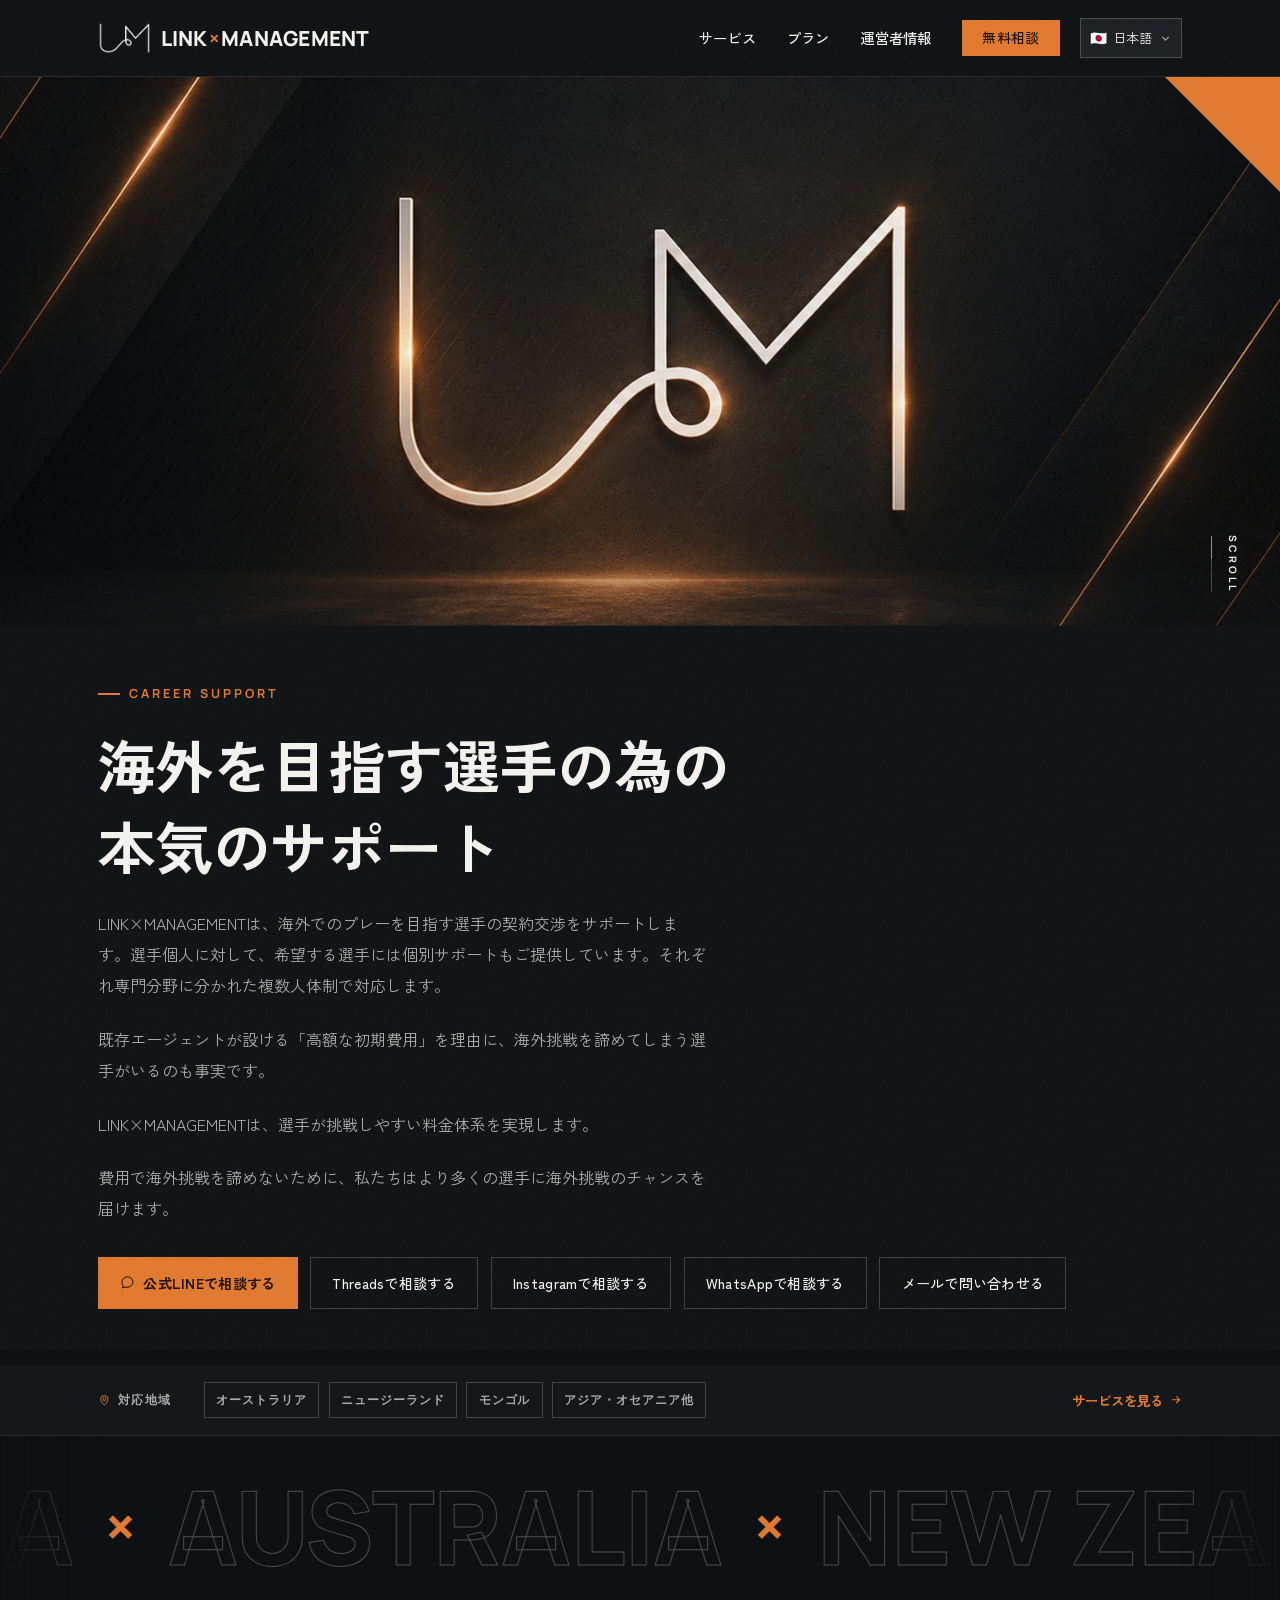
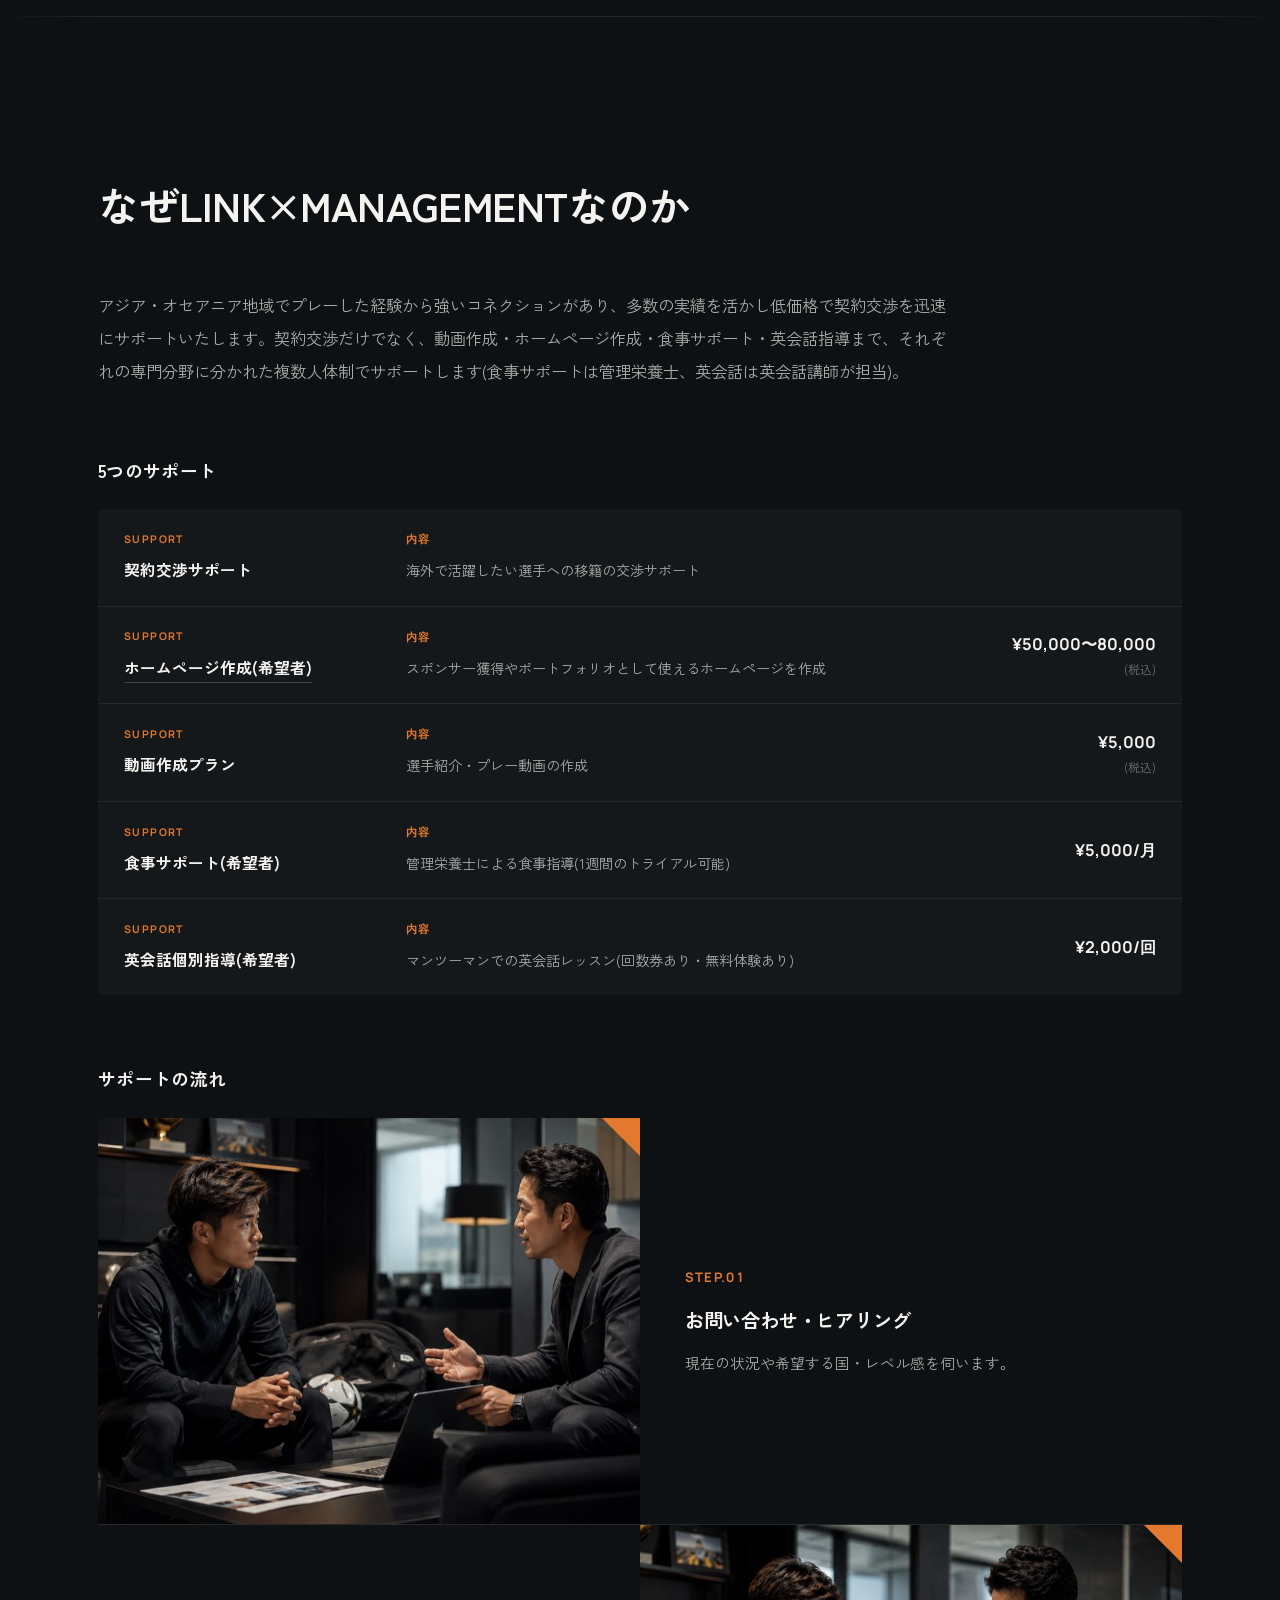
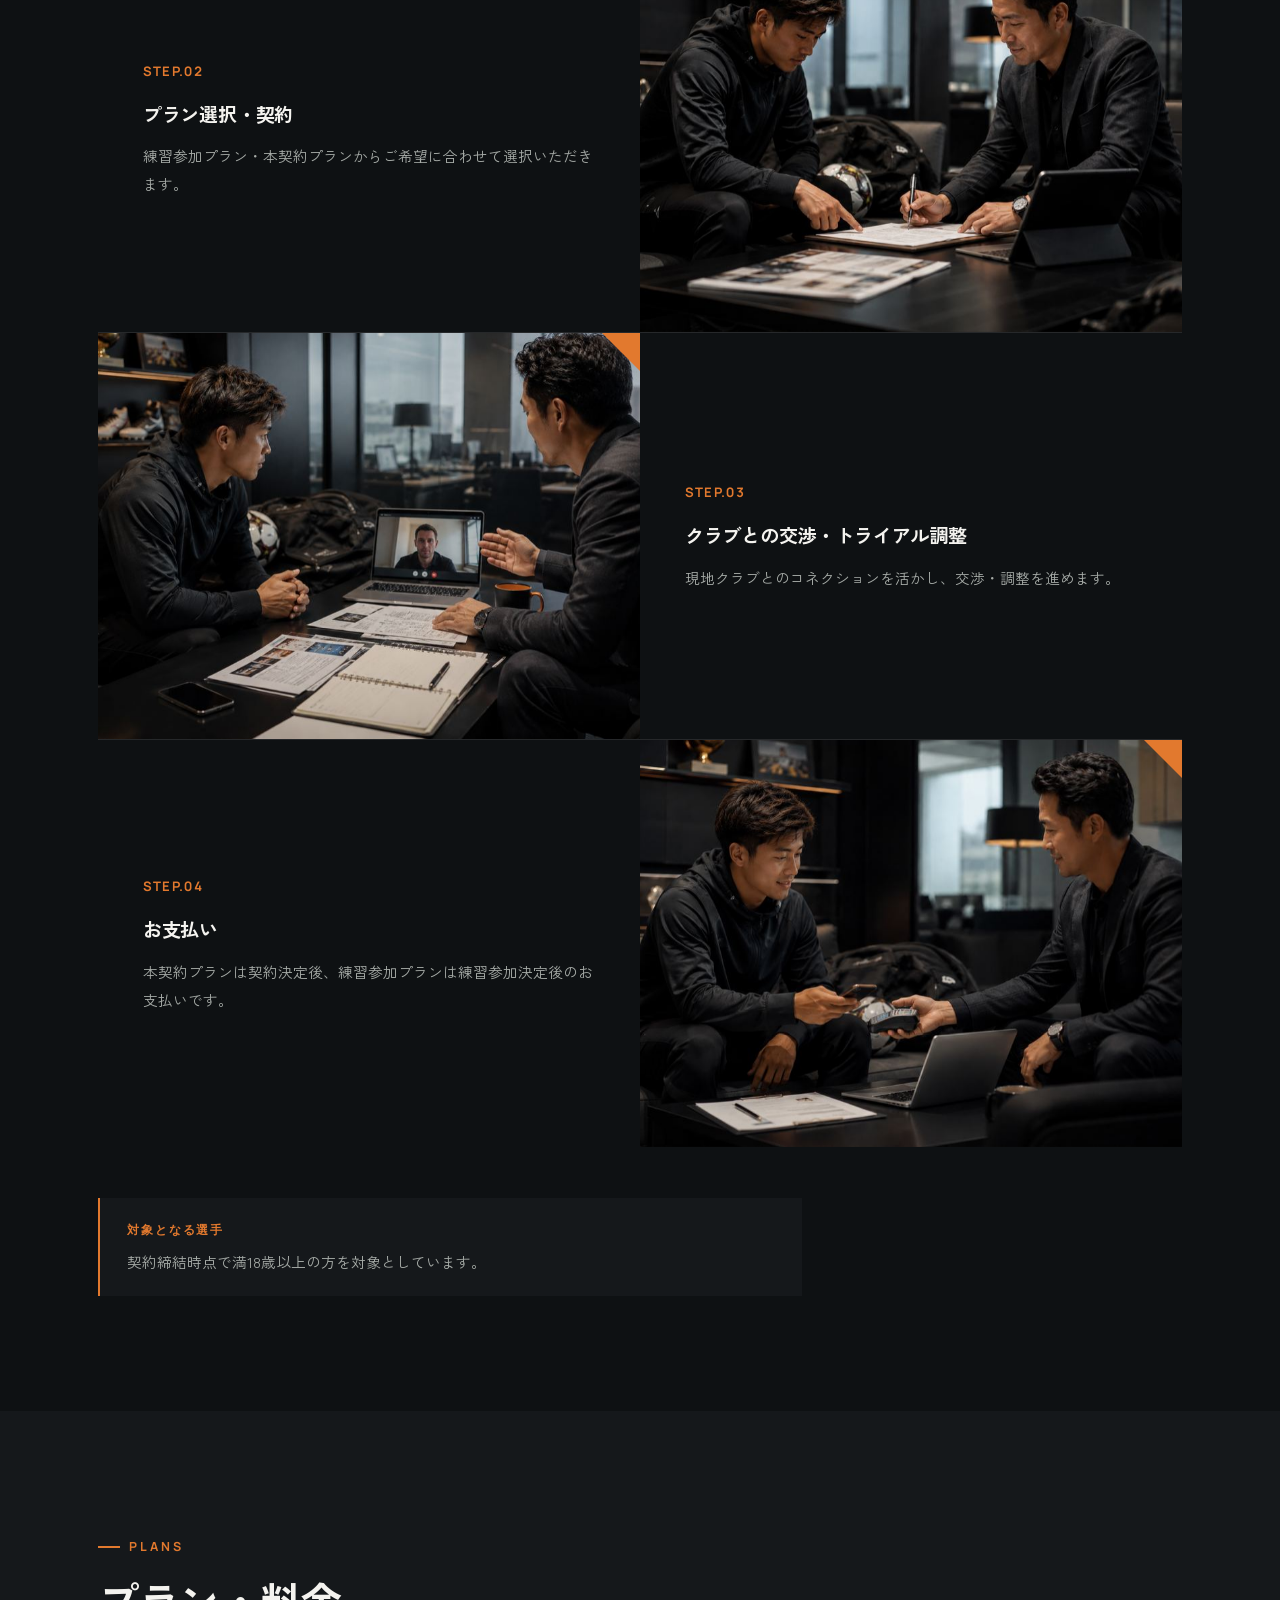
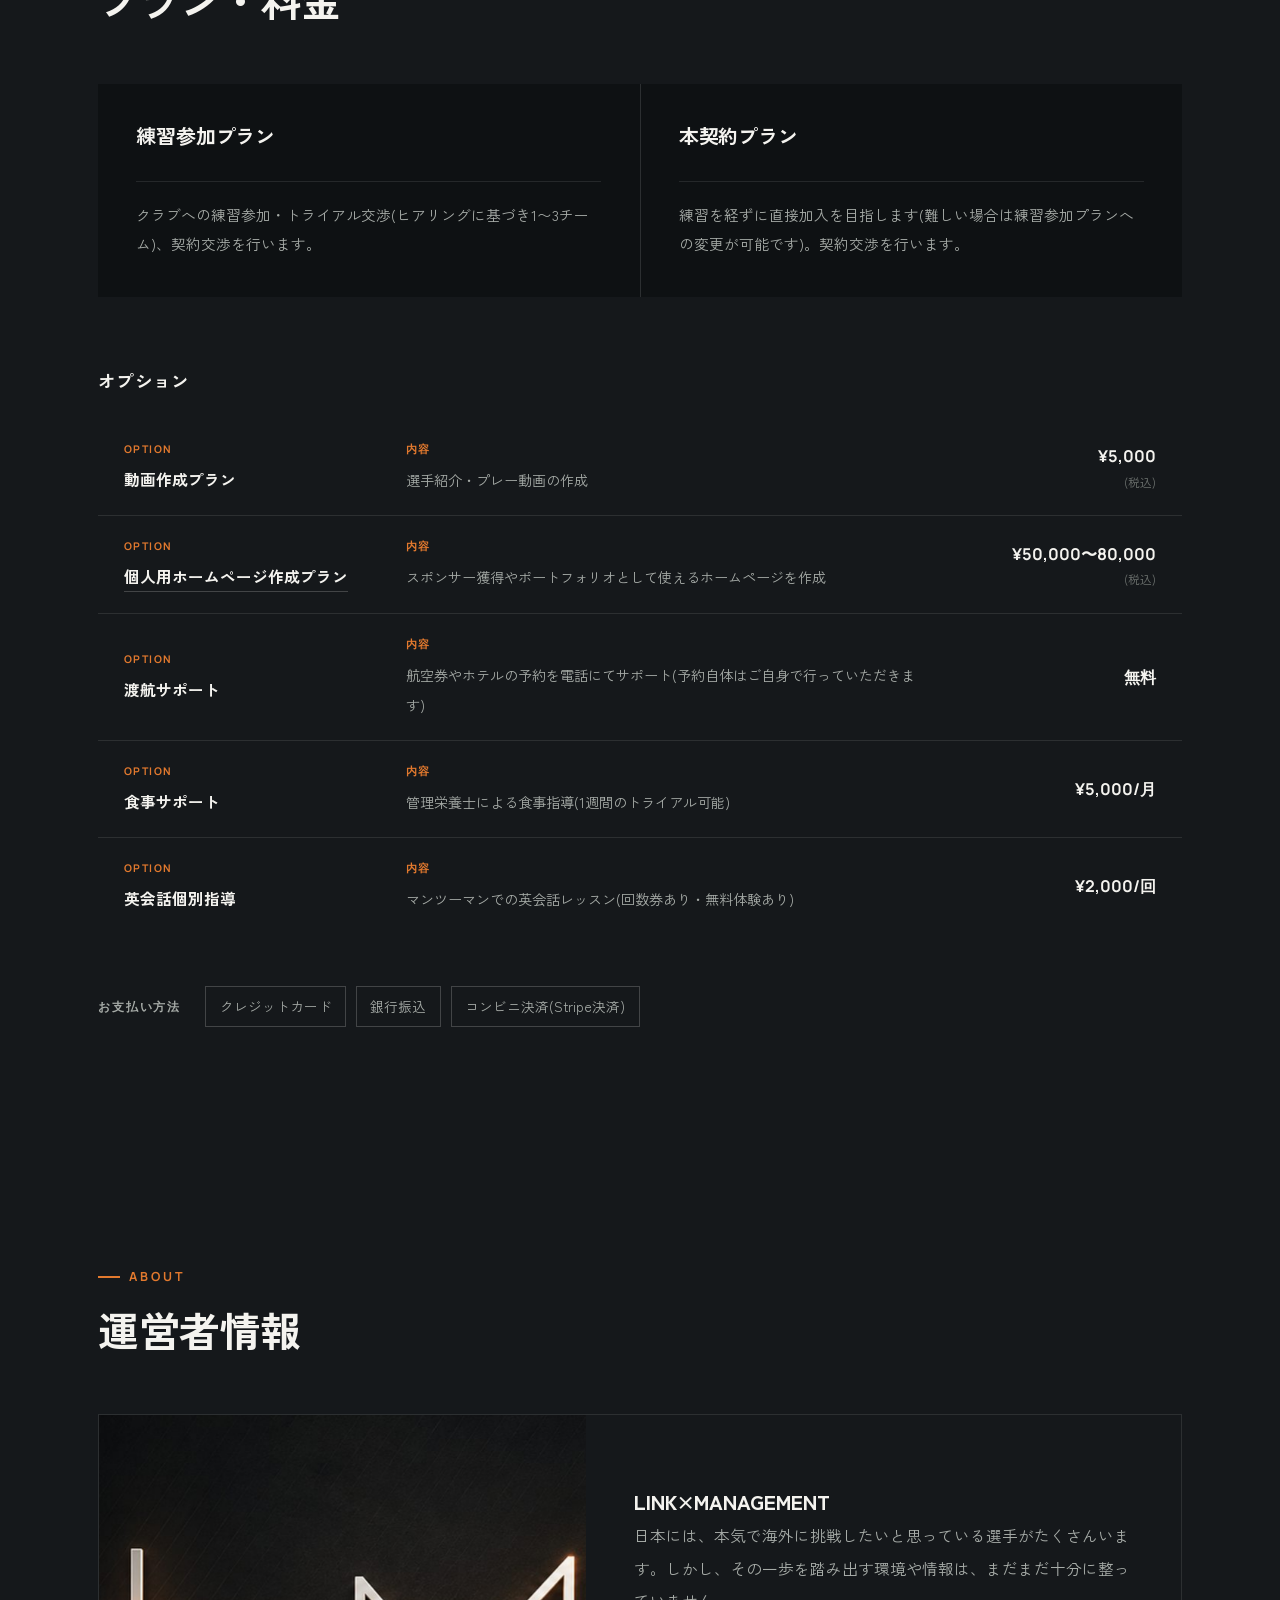
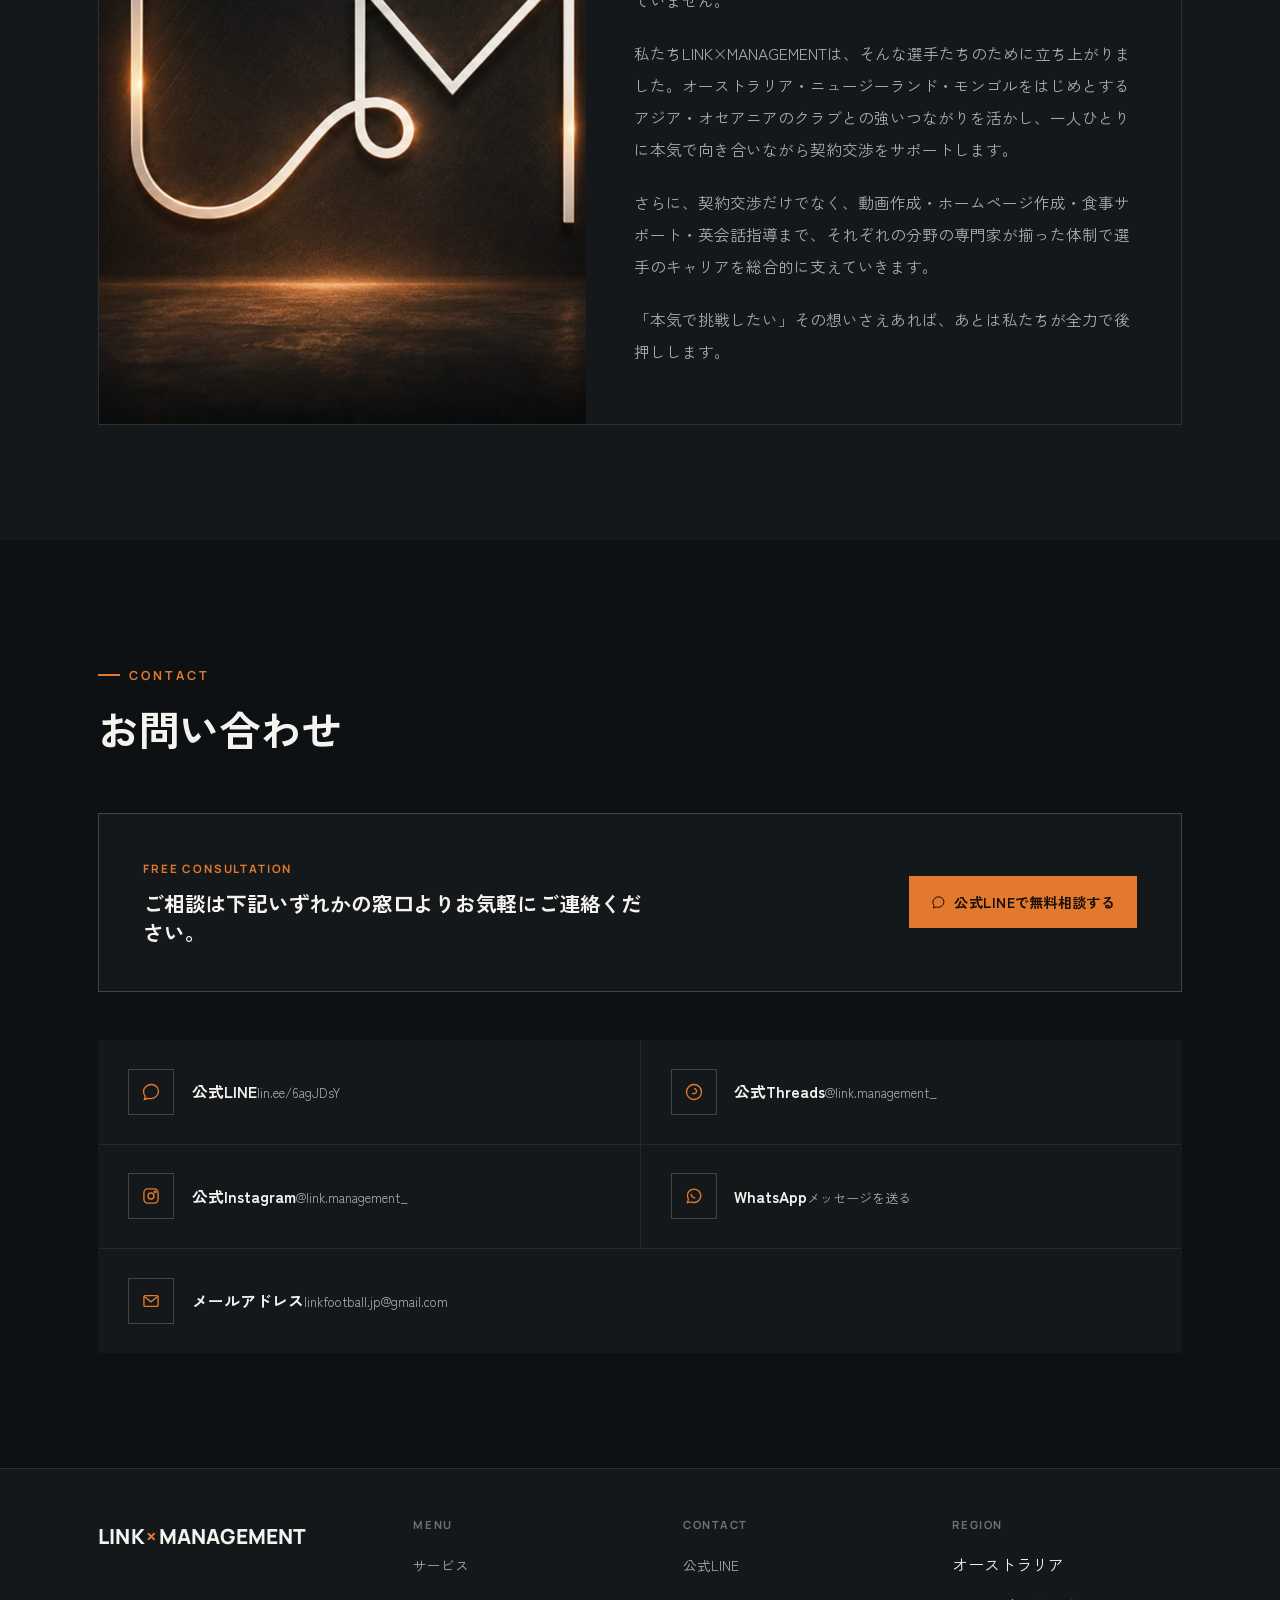
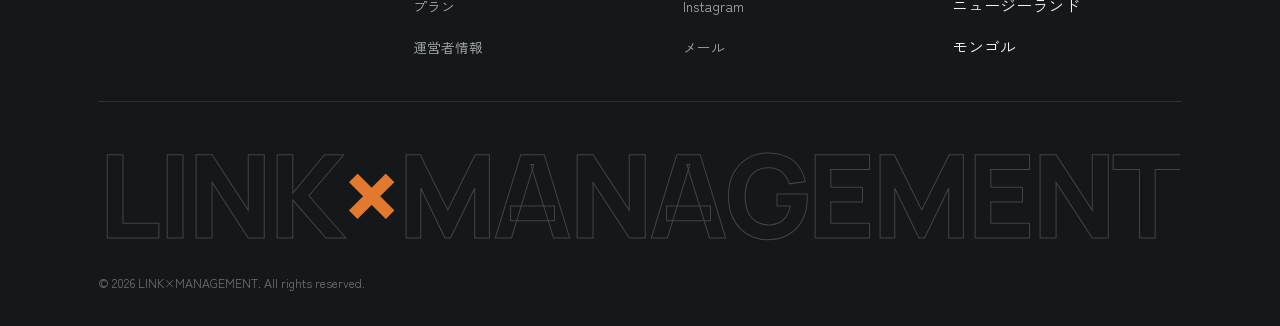
==== commit 98f1d39f: "「視差効果を減らす」設定の端末でもモーションを表示 prefers-reduced-motion がオンでも演出を出すように変更。 酔いにつながりやすいパララックス・フィルム粒子・マーキーの加速と 区" ====
--- a/index.html
+++ b/index.html
@@ -39,7 +39,7 @@
 }
 
 @media (prefers-reduced-motion: reduce){
-  *{animation-duration:.001ms !important; animation-iteration-count:1 !important; transition-duration:.001ms !important; scroll-behavior:auto !important;}
+  html:not(.motion) *{animation-duration:.001ms !important; animation-iteration-count:1 !important; transition-duration:.001ms !important; scroll-behavior:auto !important;}
 }
 
 *,*::before,*::after{box-sizing:border-box;}
@@ -840,7 +840,9 @@
    MOTION LAYER
    既存デザイン(ダーク基調・オレンジアクセント・角カット)を保ったまま、
    モーションだけを重ねるレイヤー。html.motion が付いた時のみ有効なので、
-   JS無効時・prefers-reduced-motion 時は従来どおりの静的表示になります。
+   JS無効時は従来どおりの静的表示になります。
+   端末の「視差効果を減らす」(prefers-reduced-motion)がオンでも演出は出し、
+   酔いにつながりやすいパララックス・フィルム粒子・マーキーの加速だけを止めます(html.rm)。
    ============================================================== */
 :root{
   --ease-out:cubic-bezier(.16,1,.3,1);
@@ -1113,8 +1115,15 @@
 @keyframes vtOut{to{opacity:0;filter:blur(6px);}}
 @keyframes vtIn{from{opacity:0;filter:blur(6px);translate:0 10px;}}
 
+
+/* ---- 「視差効果を減らす」オンの端末向け: 酔いやすい演出だけ止める ---- */
+.motion.rm body::after{display:none;}
+.motion.rm .hero-media #hero-img{animation:none;translate:0 0;}
+.motion.rm [data-media] .media-slot__ph{translate:0 0;}
+.motion.rm [data-media].is-in .media-slot__ph{animation:mediaIn 1.6s var(--ease-out) var(--d,0ms) forwards;animation-timeline:auto;}
+.motion.rm .marquee__sep{animation:none;}
 </style>
-<script>(function(){var r=document.documentElement;if(matchMedia('(prefers-reduced-motion: reduce)').matches)return;r.classList.add('motion');setTimeout(function(){r.classList.add('is-loaded');},3000);})();</script>
+<script>(function(){var r=document.documentElement;r.classList.add('motion');if(matchMedia('(prefers-reduced-motion: reduce)').matches)r.classList.add('rm');setTimeout(function(){r.classList.add('is-loaded');},3000);})();</script>
 <link href="https://link-management.pages.dev/" rel="canonical"/><meta content="website" property="og:type"/><meta content="LINK×MANAGEMENT" property="og:site_name"/><meta content="LINK×MANAGEMENT | 海外サッカー移籍エージェント・契約交渉サポート" property="og:title"/><meta content="オーストラリア・ニュージーランド・モンゴルなどアジア・オセアニアへのサッカー海外移籍をサポート。トライアル交渉から契約交渉まで、本気で海外を目指す選手のためのキャリアエージェントサービスです。" property="og:description"/><meta content="https://link-management.pages.dev/" property="og:url"/><meta content="https://link-management.pages.dev/og-image.jpg" property="og:image"/><meta content="ja_JP" property="og:locale"/><meta content="summary_large_image" name="twitter:card"/><meta content="LINK×MANAGEMENT | 海外サッカー移籍エージェント・契約交渉サポート" name="twitter:title"/><meta content="オーストラリア・ニュージーランド・モンゴルなどアジア・オセアニアへのサッカー海外移籍をサポート。トライアル交渉から契約交渉まで、本気で海外を目指す選手のためのキャリアエージェントサービスです。" name="twitter:description"/><meta content="https://link-management.pages.dev/og-image.jpg" name="twitter:image"/><script type="application/ld+json">{
   "@context": "https://schema.org",
   "@graph": [
@@ -2910,7 +2919,7 @@
     }
     if(track && group){
       if(Math.abs(dy) > 0.5) dir = dy > 0 ? 1 : -1;
-      var speed = 70 + Math.min(900, Math.abs(velocity) * 22);
+      var speed = root.classList.contains('rm') ? 50 : 70 + Math.min(900, Math.abs(velocity) * 22);
       var w = group.offsetWidth;
       mx -= speed * dir * dt;
       if(mx <= -w) mx += w;
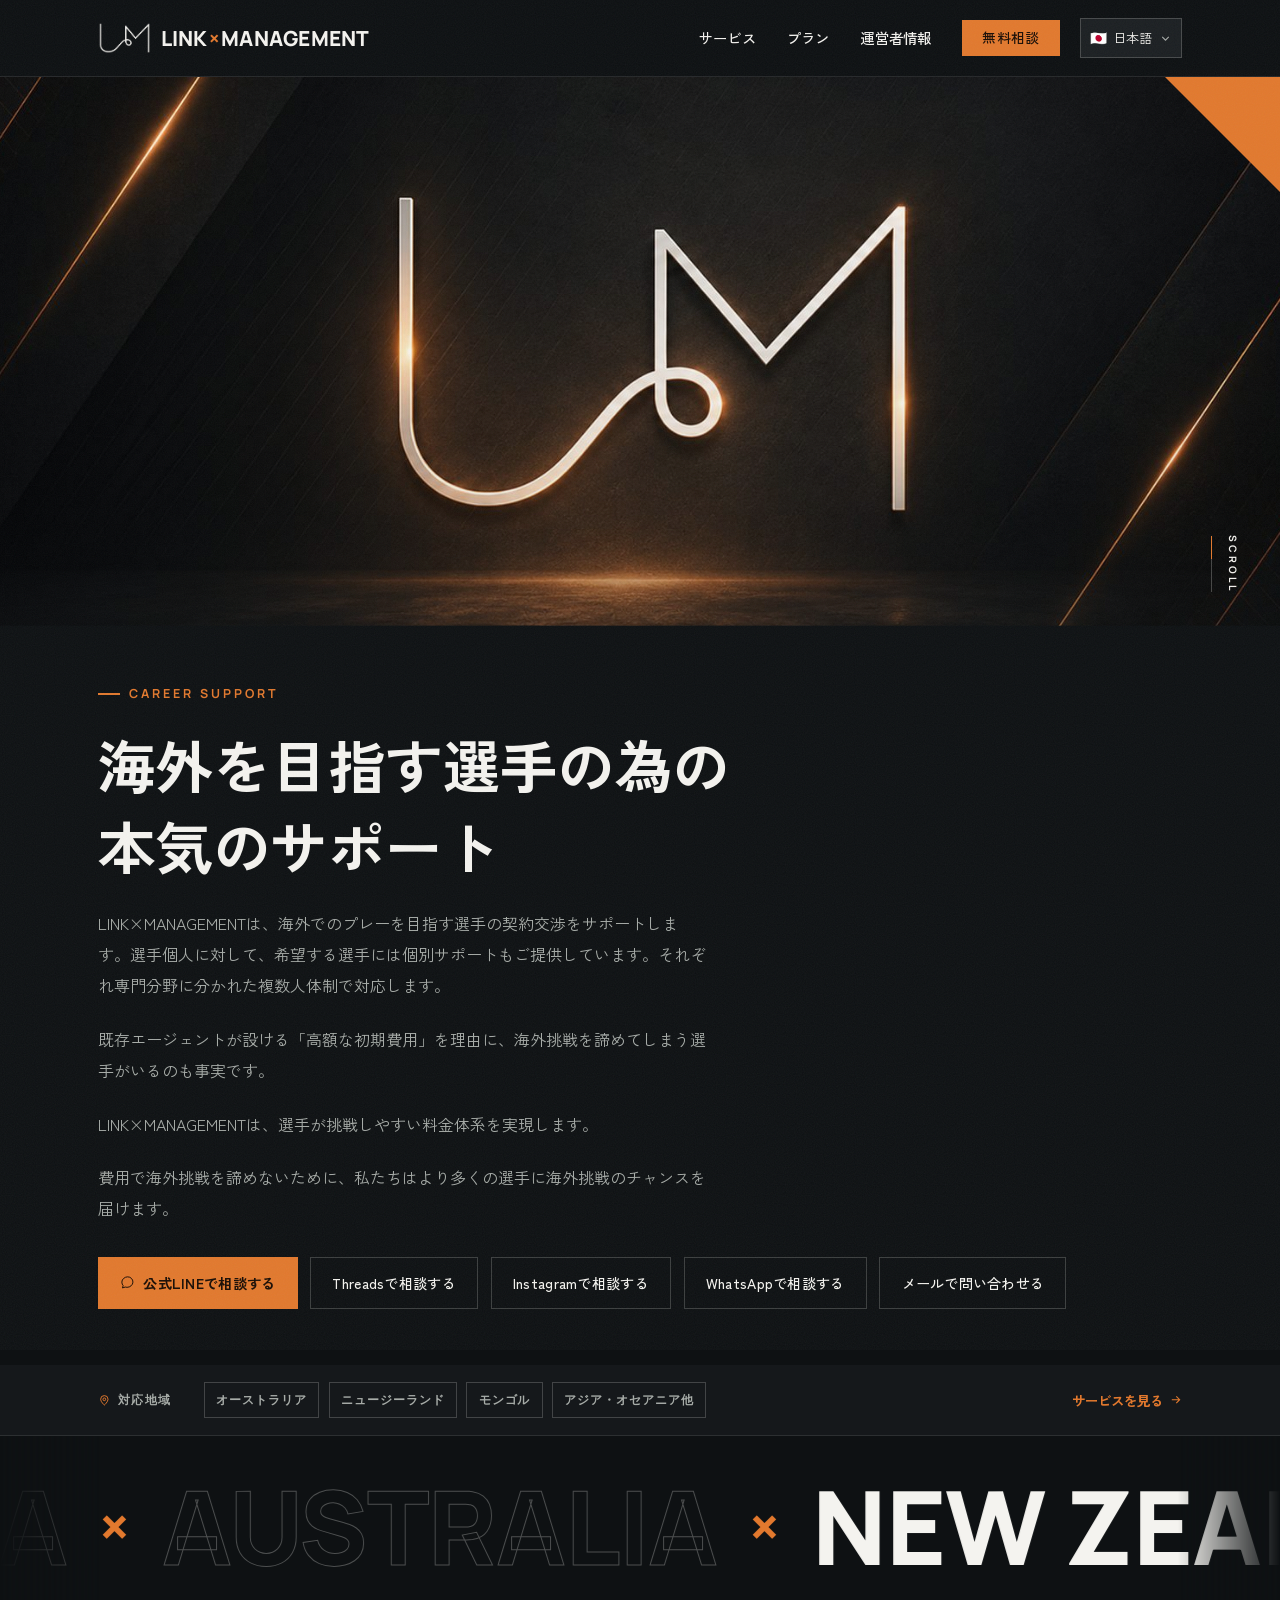
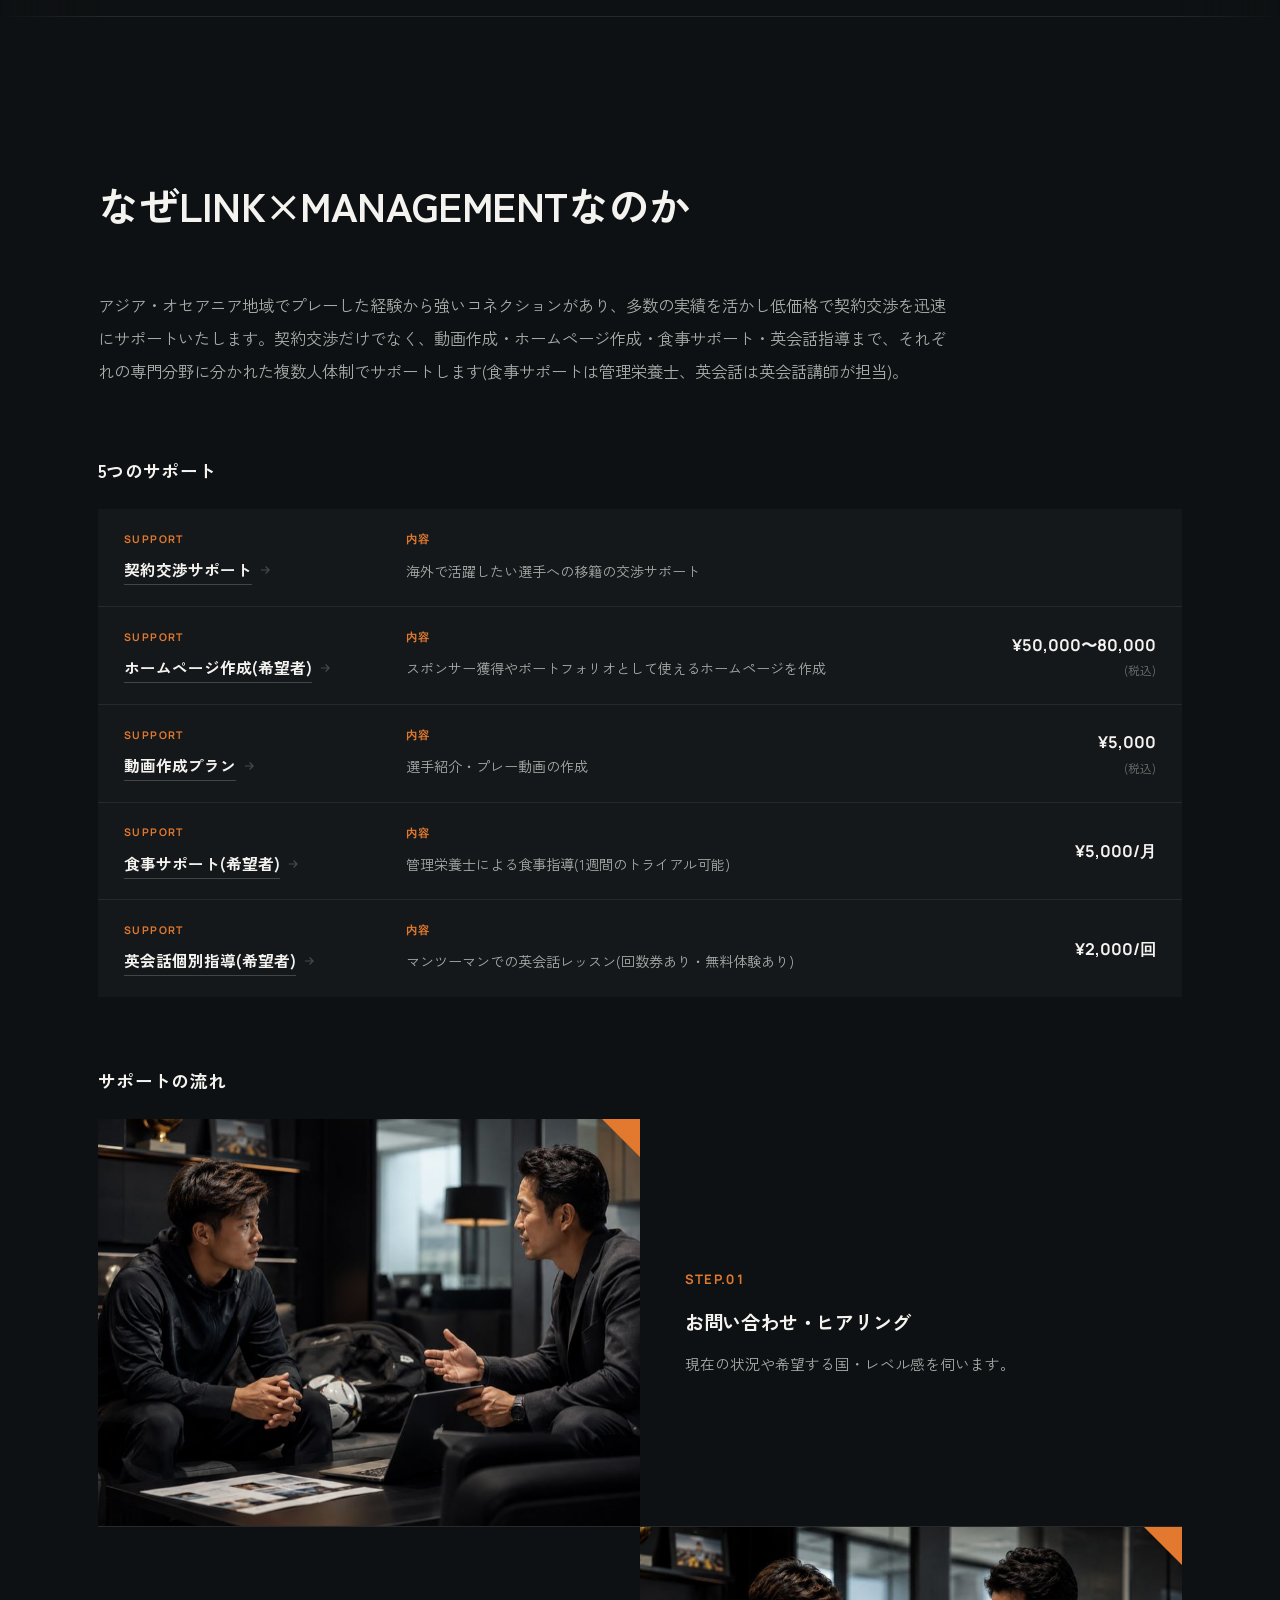
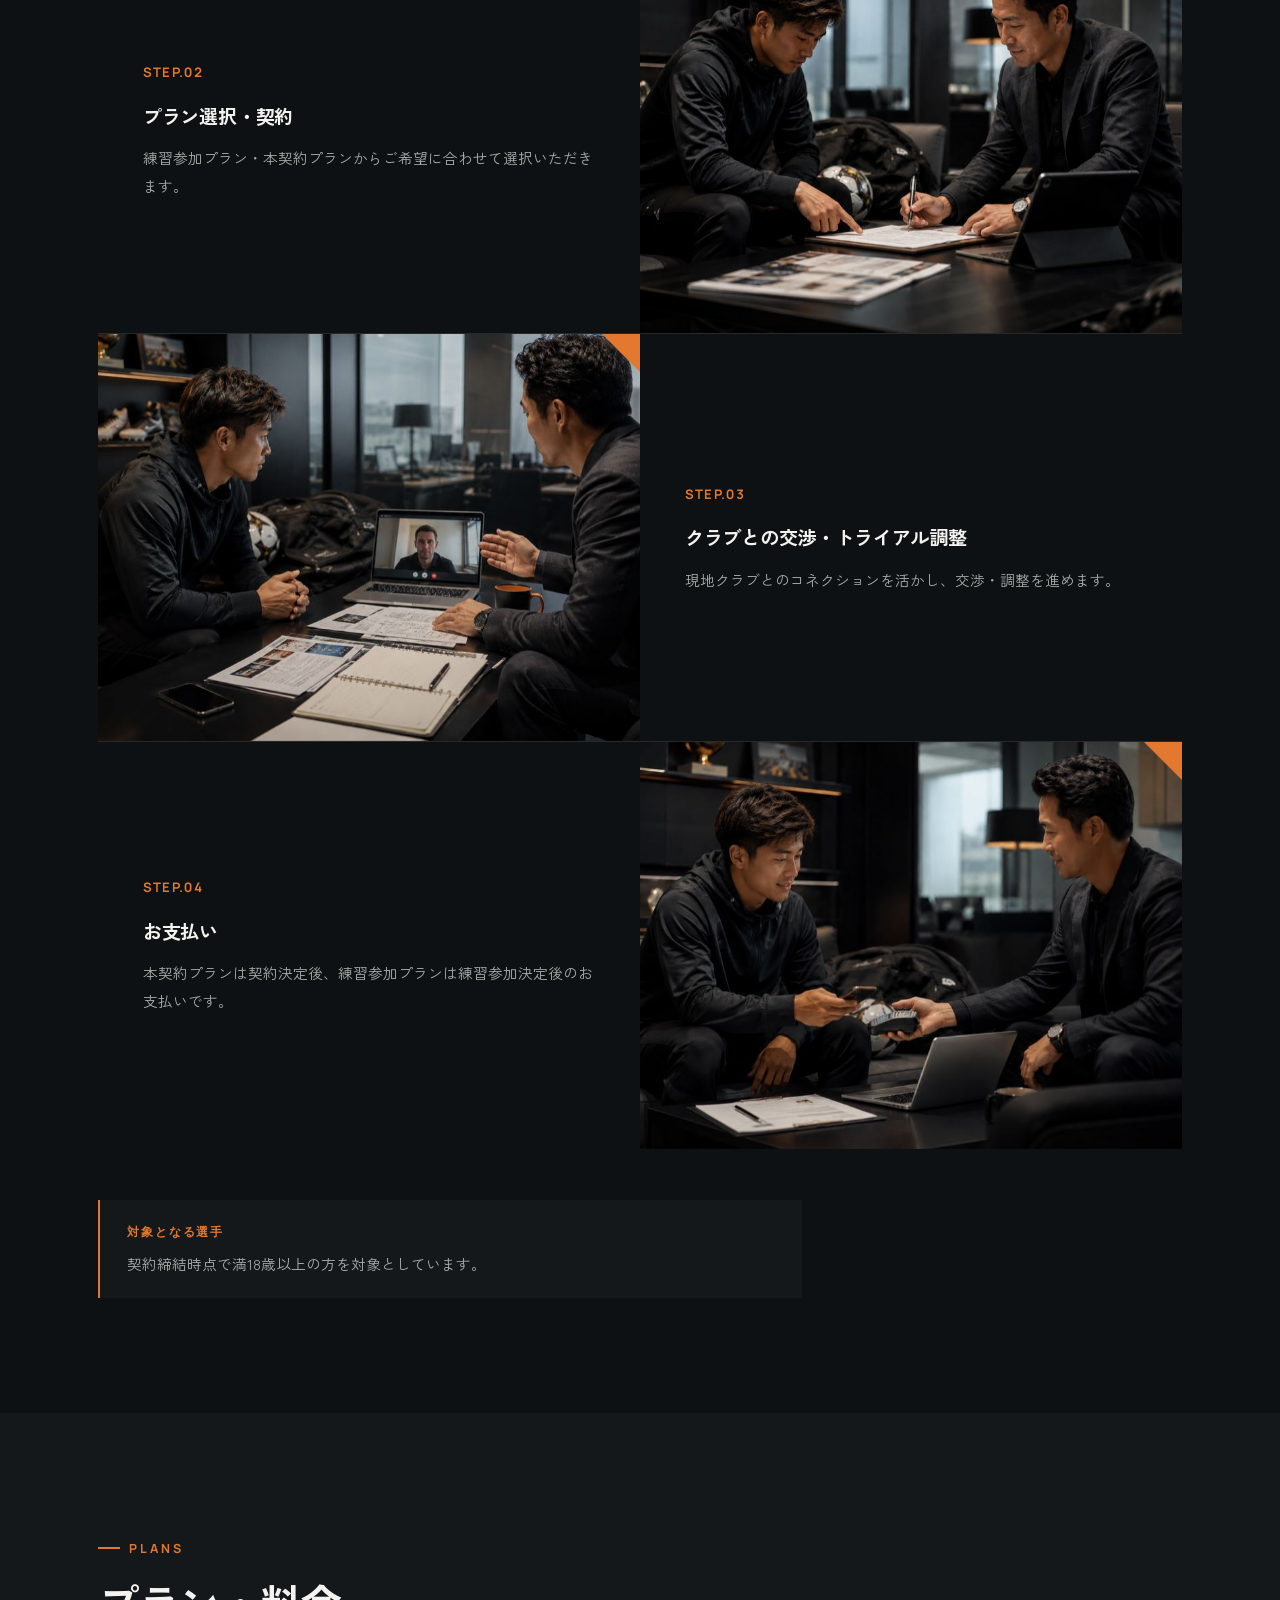
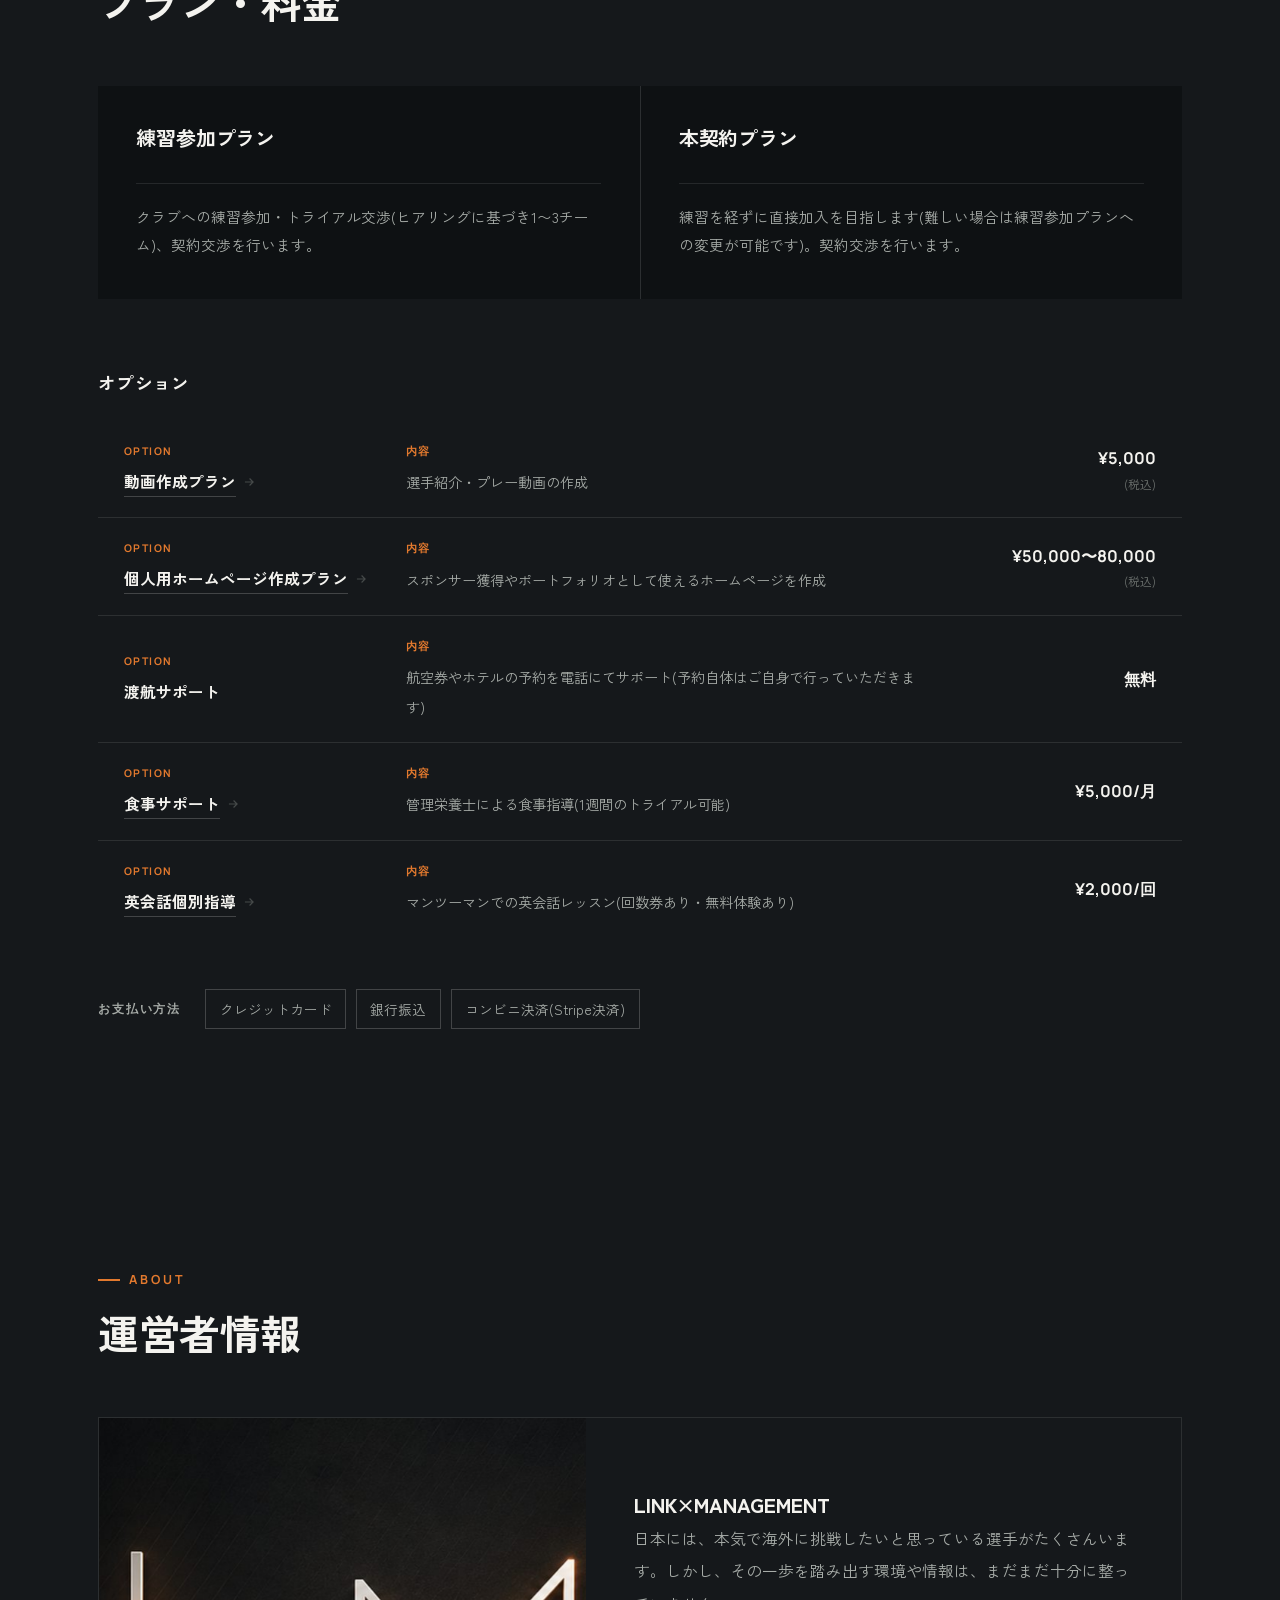
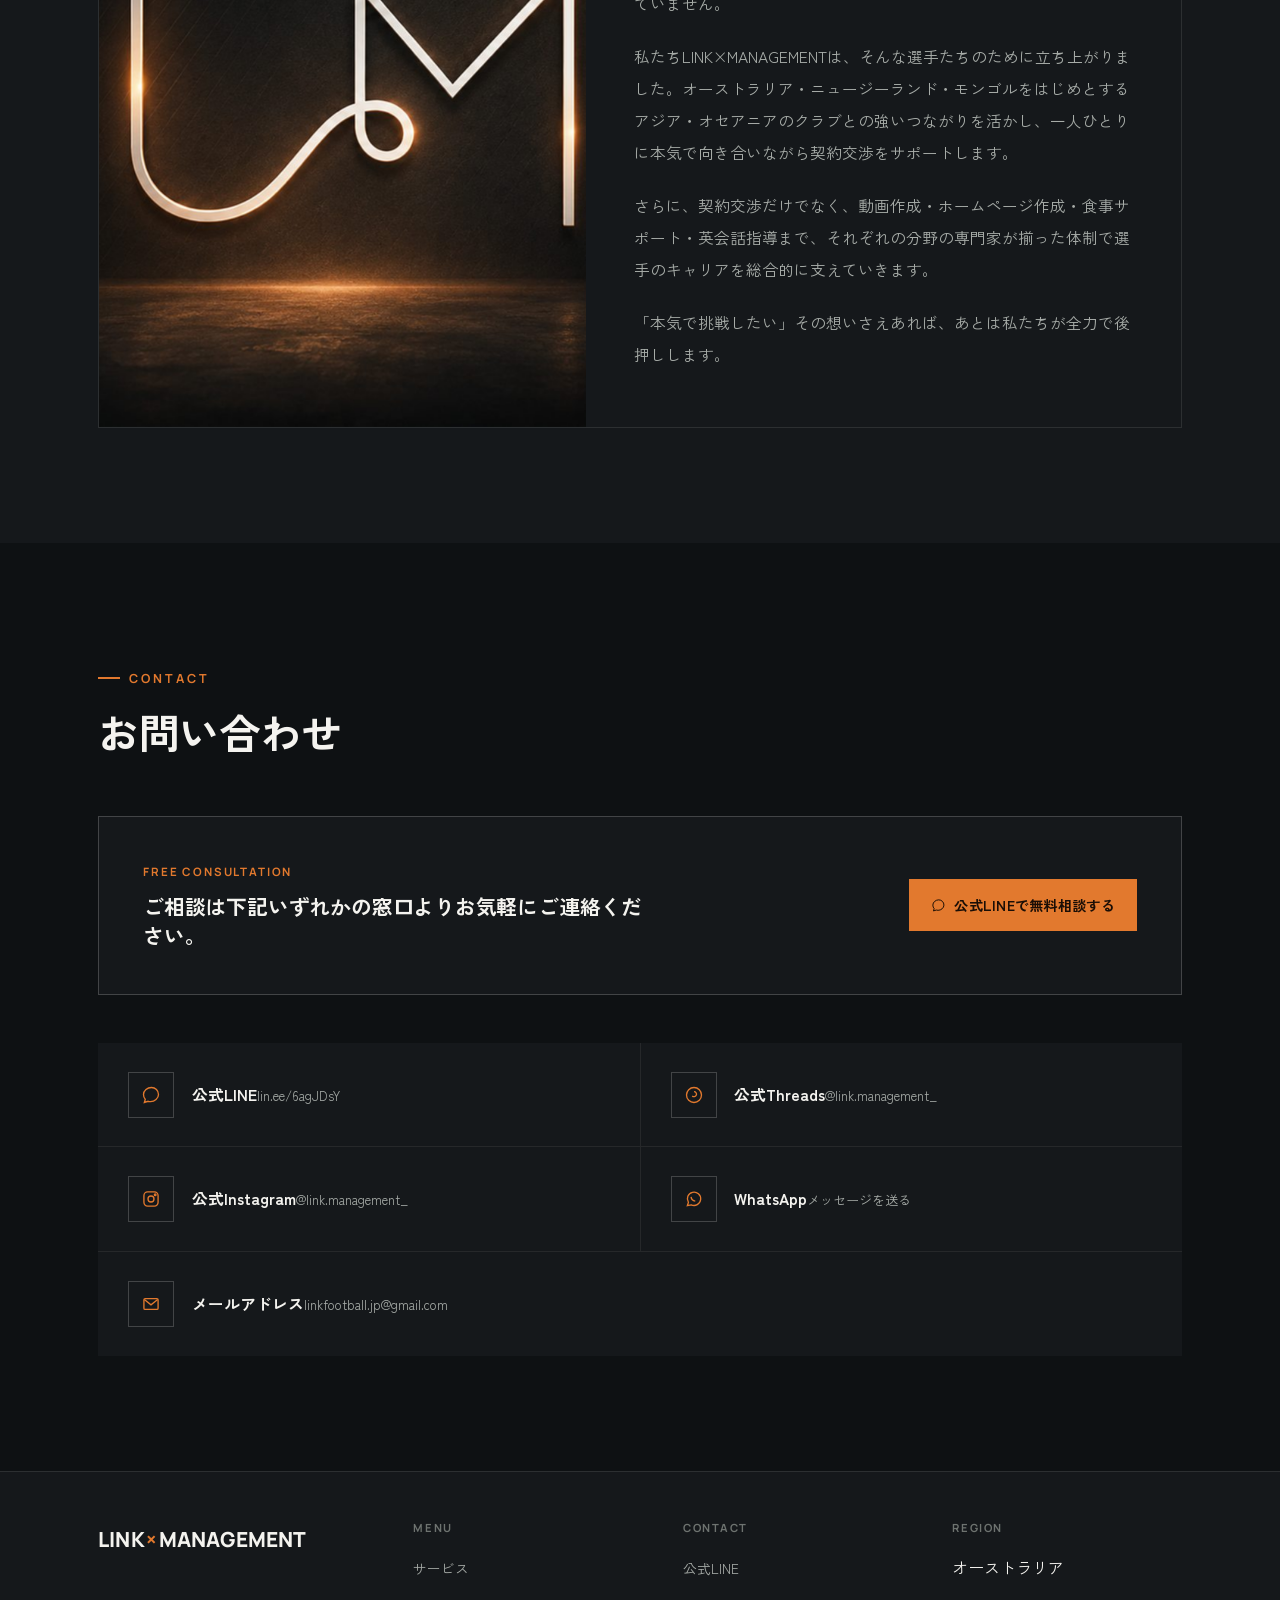
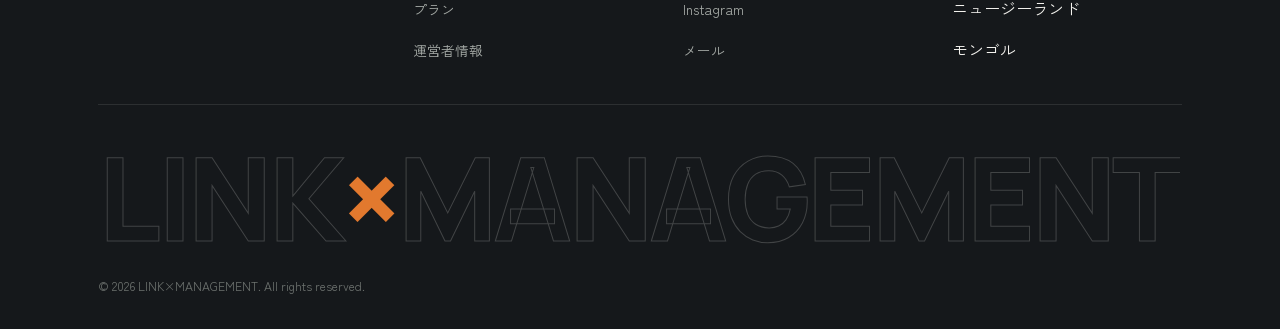
==== commit 553a246b: "5つのサポートの詳細ページを追加し、トップページからリンク - /contract/ /website/ /video/ /nutrition/ /english/ を追加   (トップと同じデザイン" ====
--- a/index.html
+++ b/index.html
@@ -851,6 +851,7 @@
 
 /* ---- Intro loader ---- */
 .intro{display:none;}
+.motion.no-intro .intro{display:none !important;}
 .motion .intro{
   display:flex;
   position:fixed;inset:0;z-index:1000;
@@ -1122,8 +1123,18 @@
 .motion.rm [data-media] .media-slot__ph{translate:0 0;}
 .motion.rm [data-media].is-in .media-slot__ph{animation:mediaIn 1.6s var(--ease-out) var(--d,0ms) forwards;animation-timeline:auto;}
 .motion.rm .marquee__sep{animation:none;}
+
+/* ---- Support rows link to detail pages: whole row is clickable ---- */
+@view-transition{navigation:auto;}
+.option-row:has(.lp-link){cursor:pointer;transition:background .3s var(--ease);}
+.option-row:has(.lp-link):hover{background:var(--bg-2);}
+.option-row > div:has(.lp-link){position:static;}
+.option-row .lp-link::before{content:"";position:absolute;inset:0;z-index:2;}
+.option-row .lp-link::after{opacity:.55;transform:none;}
+.option-row:hover .lp-link::after{opacity:1;color:var(--accent);transform:translateX(3px);}
+.option-row:hover .lp-link .name{color:var(--accent);border-color:var(--accent);}
 </style>
-<script>(function(){var r=document.documentElement;r.classList.add('motion');if(matchMedia('(prefers-reduced-motion: reduce)').matches)r.classList.add('rm');setTimeout(function(){r.classList.add('is-loaded');},3000);})();</script>
+<script>(function(){var r=document.documentElement;r.classList.add('motion');if(matchMedia('(prefers-reduced-motion: reduce)').matches)r.classList.add('rm');try{if(sessionStorage.getItem('lm_intro')){r.classList.add('no-intro');setTimeout(function(){r.classList.add('is-loaded');},60);}sessionStorage.setItem('lm_intro','1');}catch(e){}setTimeout(function(){r.classList.add('is-loaded');},3000);})();</script>
 <link href="https://link-management.pages.dev/" rel="canonical"/><meta content="website" property="og:type"/><meta content="LINK×MANAGEMENT" property="og:site_name"/><meta content="LINK×MANAGEMENT | 海外サッカー移籍エージェント・契約交渉サポート" property="og:title"/><meta content="オーストラリア・ニュージーランド・モンゴルなどアジア・オセアニアへのサッカー海外移籍をサポート。トライアル交渉から契約交渉まで、本気で海外を目指す選手のためのキャリアエージェントサービスです。" property="og:description"/><meta content="https://link-management.pages.dev/" property="og:url"/><meta content="https://link-management.pages.dev/og-image.jpg" property="og:image"/><meta content="ja_JP" property="og:locale"/><meta content="summary_large_image" name="twitter:card"/><meta content="LINK×MANAGEMENT | 海外サッカー移籍エージェント・契約交渉サポート" name="twitter:title"/><meta content="オーストラリア・ニュージーランド・モンゴルなどアジア・オセアニアへのサッカー海外移籍をサポート。トライアル交渉から契約交渉まで、本気で海外を目指す選手のためのキャリアエージェントサービスです。" name="twitter:description"/><meta content="https://link-management.pages.dev/og-image.jpg" name="twitter:image"/><script type="application/ld+json">{
   "@context": "https://schema.org",
   "@graph": [
@@ -1384,7 +1395,7 @@
 <h2 data-i18n="service.h2">なぜLINK×MANAGEMENTなのか</h2>
 </div>
 <p class="service-intro" data-i18n="service.intro">アジア・オセアニア地域でプレーした経験から強いコネクションがあり、多数の実績を活かし低価格で契約交渉を迅速にサポートいたします。契約交渉だけでなく、動画作成・ホームページ作成・食事サポート・英会話指導まで、それぞれの専門分野に分かれた複数人体制でサポートします(食事サポートは管理栄養士、英会話は英会話講師が担当)。</p>
-<h3 class="subblock-title" data-i18n="support.title">5つのサポート</h3><div class="option-table"><div class="option-row"><div><span class="cell-label">Support</span><span class="name" data-i18n="support1.name">契約交渉サポート</span></div><div><span class="cell-label" data-i18n="opt.label">内容</span><span class="content" data-i18n="support1.desc">海外で活躍したい選手への移籍の交渉サポート</span></div><div class="price"></div></div><div class="option-row"><div><span class="cell-label">Support</span><a class="lp-link" href="/website/"><span class="name" data-i18n="support2.name">ホームページ作成(希望者)</span></a></div><div><span class="cell-label" data-i18n="opt.label">内容</span><span class="content" data-i18n="support2.desc">スポンサー獲得やポートフォリオとして使えるホームページを作成</span></div><div class="price">¥50,000〜80,000<span class="tax" data-i18n="opt2.tax">(税込)</span></div></div><div class="option-row"><div><span class="cell-label">Support</span><span class="name" data-i18n="support0.name">動画作成プラン</span></div><div><span class="cell-label" data-i18n="opt.label">内容</span><span class="content" data-i18n="support0.desc">選手紹介・プレー動画の作成</span></div><div class="price">¥5,000<span class="tax" data-i18n="opt1.tax">(税込)</span></div></div><div class="option-row"><div><span class="cell-label">Support</span><span class="name" data-i18n="support3.name">食事サポート(希望者)</span></div><div><span class="cell-label" data-i18n="opt.label">内容</span><span class="content" data-i18n="support3.desc">管理栄養士による食事指導(1週間のトライアル可能)</span></div><div class="price" data-i18n="support3.price">¥5,000/月</div></div><div class="option-row"><div><span class="cell-label">Support</span><span class="name" data-i18n="support4.name">英会話個別指導(希望者)</span></div><div><span class="cell-label" data-i18n="opt.label">内容</span><span class="content" data-i18n="support4.desc">マンツーマンでの英会話レッスン(回数券あり・無料体験あり)</span></div><div class="price" data-i18n="support4.price">¥2,000/回</div></div></div><h3 class="subblock-title" data-i18n="service.flow_title">サポートの流れ</h3>
+<h3 class="subblock-title" data-i18n="support.title">5つのサポート</h3><div class="option-table"><div class="option-row"><div><span class="cell-label">Support</span><a class="lp-link" href="/contract/"><span class="name" data-i18n="support1.name">契約交渉サポート</span></a></div><div><span class="cell-label" data-i18n="opt.label">内容</span><span class="content" data-i18n="support1.desc">海外で活躍したい選手への移籍の交渉サポート</span></div><div class="price"></div></div><div class="option-row"><div><span class="cell-label">Support</span><a class="lp-link" href="/website/"><span class="name" data-i18n="support2.name">ホームページ作成(希望者)</span></a></div><div><span class="cell-label" data-i18n="opt.label">内容</span><span class="content" data-i18n="support2.desc">スポンサー獲得やポートフォリオとして使えるホームページを作成</span></div><div class="price">¥50,000〜80,000<span class="tax" data-i18n="opt2.tax">(税込)</span></div></div><div class="option-row"><div><span class="cell-label">Support</span><a class="lp-link" href="/video/"><span class="name" data-i18n="support0.name">動画作成プラン</span></a></div><div><span class="cell-label" data-i18n="opt.label">内容</span><span class="content" data-i18n="support0.desc">選手紹介・プレー動画の作成</span></div><div class="price">¥5,000<span class="tax" data-i18n="opt1.tax">(税込)</span></div></div><div class="option-row"><div><span class="cell-label">Support</span><a class="lp-link" href="/nutrition/"><span class="name" data-i18n="support3.name">食事サポート(希望者)</span></a></div><div><span class="cell-label" data-i18n="opt.label">内容</span><span class="content" data-i18n="support3.desc">管理栄養士による食事指導(1週間のトライアル可能)</span></div><div class="price" data-i18n="support3.price">¥5,000/月</div></div><div class="option-row"><div><span class="cell-label">Support</span><a class="lp-link" href="/english/"><span class="name" data-i18n="support4.name">英会話個別指導(希望者)</span></a></div><div><span class="cell-label" data-i18n="opt.label">内容</span><span class="content" data-i18n="support4.desc">マンツーマンでの英会話レッスン(回数券あり・無料体験あり)</span></div><div class="price" data-i18n="support4.price">¥2,000/回</div></div></div><h3 class="subblock-title" data-i18n="service.flow_title">サポートの流れ</h3>
 <div class="feature-list">
 <div class="feature">
 <div class="feature-media">
@@ -1469,7 +1480,7 @@
 <h3 class="subblock-title" data-i18n="options.title">オプション</h3>
 <div class="option-table">
 <div class="option-row">
-<div><span class="cell-label">Option</span><span class="name" data-i18n="opt1.name">動画作成プラン</span></div>
+<div><span class="cell-label">Option</span><a class="lp-link" href="/video/"><span class="name" data-i18n="opt1.name">動画作成プラン</span></a></div>
 <div><span class="cell-label" data-i18n="opt.label">内容</span><span class="content" data-i18n="opt1.desc">選手紹介・プレー動画の作成</span></div>
 <div class="price">¥5,000<span class="tax" data-i18n="opt1.tax">(税込)</span></div>
 </div>
@@ -1483,7 +1494,7 @@
 <div><span class="cell-label" data-i18n="opt.label">内容</span><span class="content" data-i18n="opt3.desc">航空券やホテルの予約を電話にてサポート(予約自体はご自身で行っていただきます)</span></div>
 <div class="price" data-i18n="opt3.free">無料</div>
 </div>
-<div class="option-row"><div><span class="cell-label">Option</span><span class="name" data-i18n="opt4.name">食事サポート</span></div><div><span class="cell-label" data-i18n="opt.label">内容</span><span class="content" data-i18n="opt4.desc">管理栄養士による食事指導(1週間のトライアル可能)</span></div><div class="price" data-i18n="opt4.price">¥5,000/月</div></div><div class="option-row"><div><span class="cell-label">Option</span><span class="name" data-i18n="opt5.name">英会話個別指導</span></div><div><span class="cell-label" data-i18n="opt.label">内容</span><span class="content" data-i18n="opt5.desc">マンツーマンでの英会話レッスン(回数券あり・無料体験あり)</span></div><div class="price" data-i18n="opt5.price">¥2,000/回</div></div></div>
+<div class="option-row"><div><span class="cell-label">Option</span><a class="lp-link" href="/nutrition/"><span class="name" data-i18n="opt4.name">食事サポート</span></a></div><div><span class="cell-label" data-i18n="opt.label">内容</span><span class="content" data-i18n="opt4.desc">管理栄養士による食事指導(1週間のトライアル可能)</span></div><div class="price" data-i18n="opt4.price">¥5,000/月</div></div><div class="option-row"><div><span class="cell-label">Option</span><a class="lp-link" href="/english/"><span class="name" data-i18n="opt5.name">英会話個別指導</span></a></div><div><span class="cell-label" data-i18n="opt.label">内容</span><span class="content" data-i18n="opt5.desc">マンツーマンでの英会話レッスン(回数券あり・無料体験あり)</span></div><div class="price" data-i18n="opt5.price">¥2,000/回</div></div></div>
 <div class="payment-methods">
 <span class="label" data-i18n="payment.label">お支払い方法</span>
 <ul>
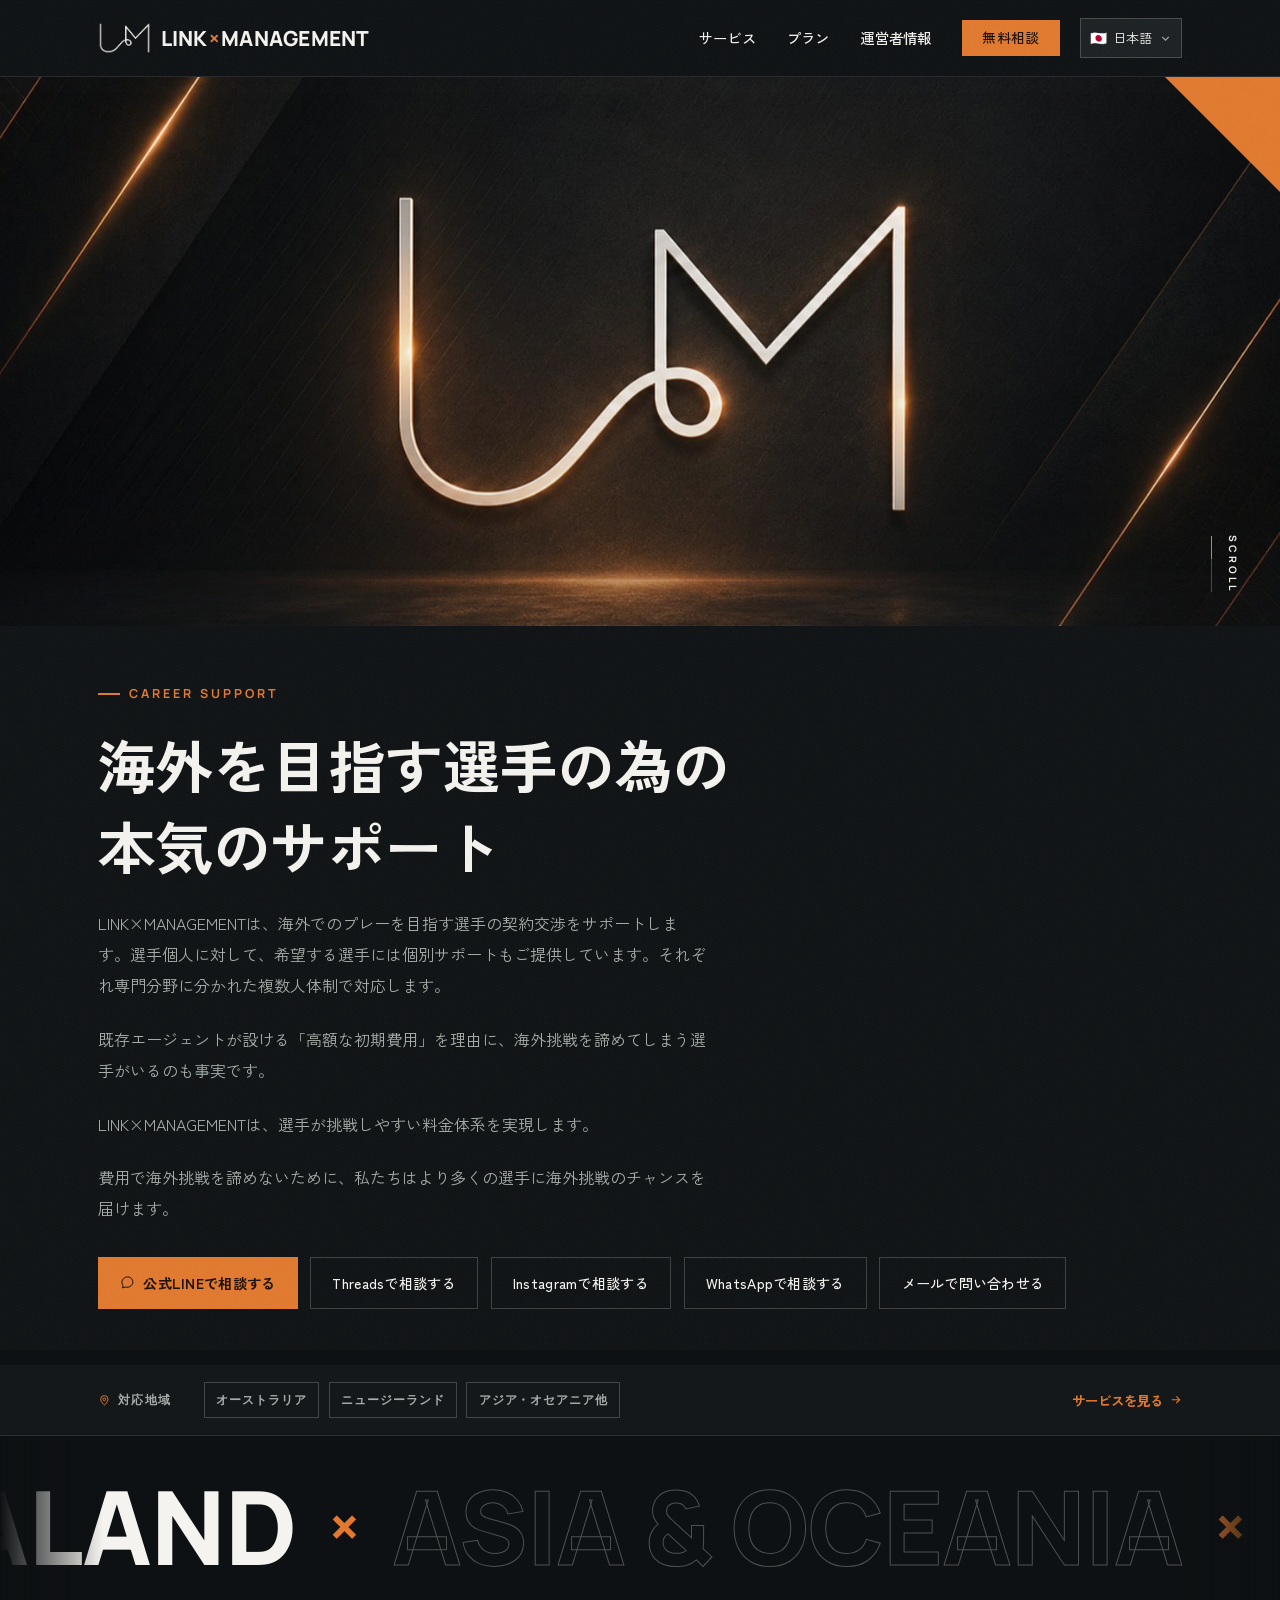
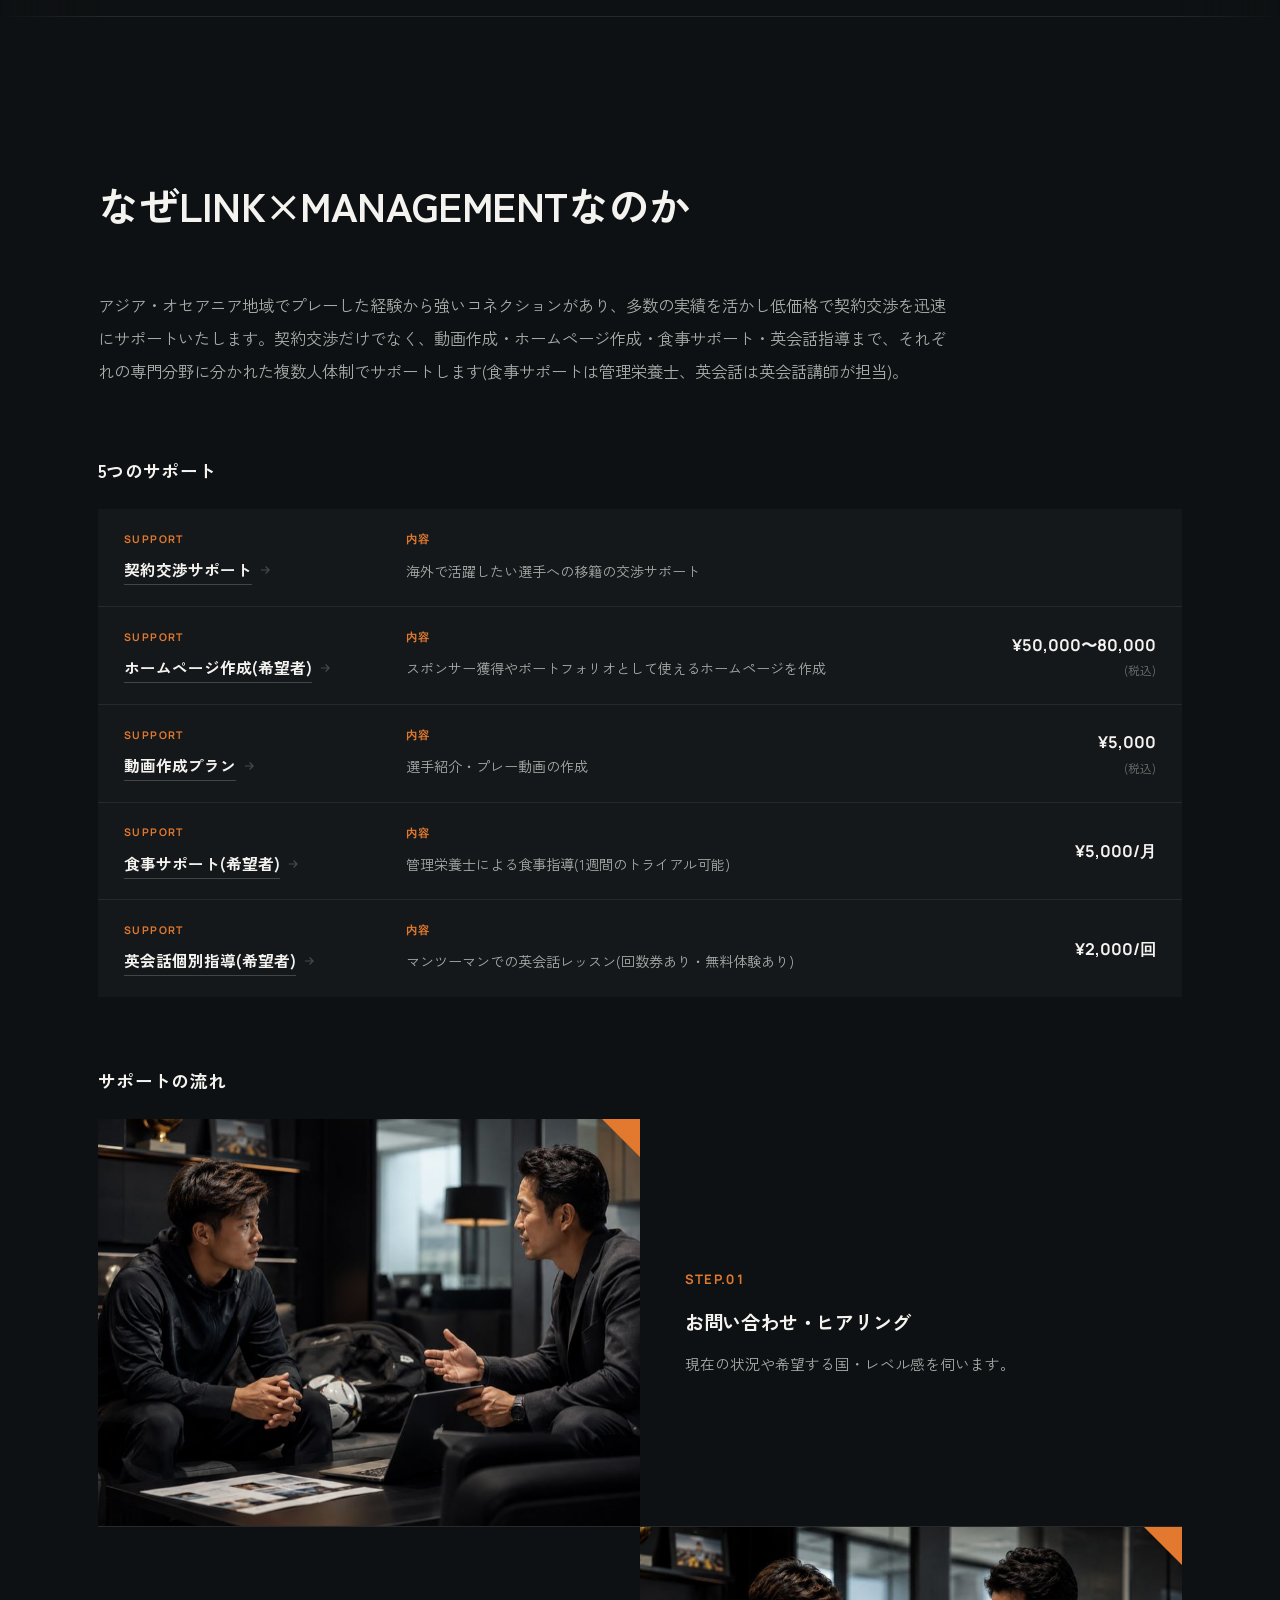
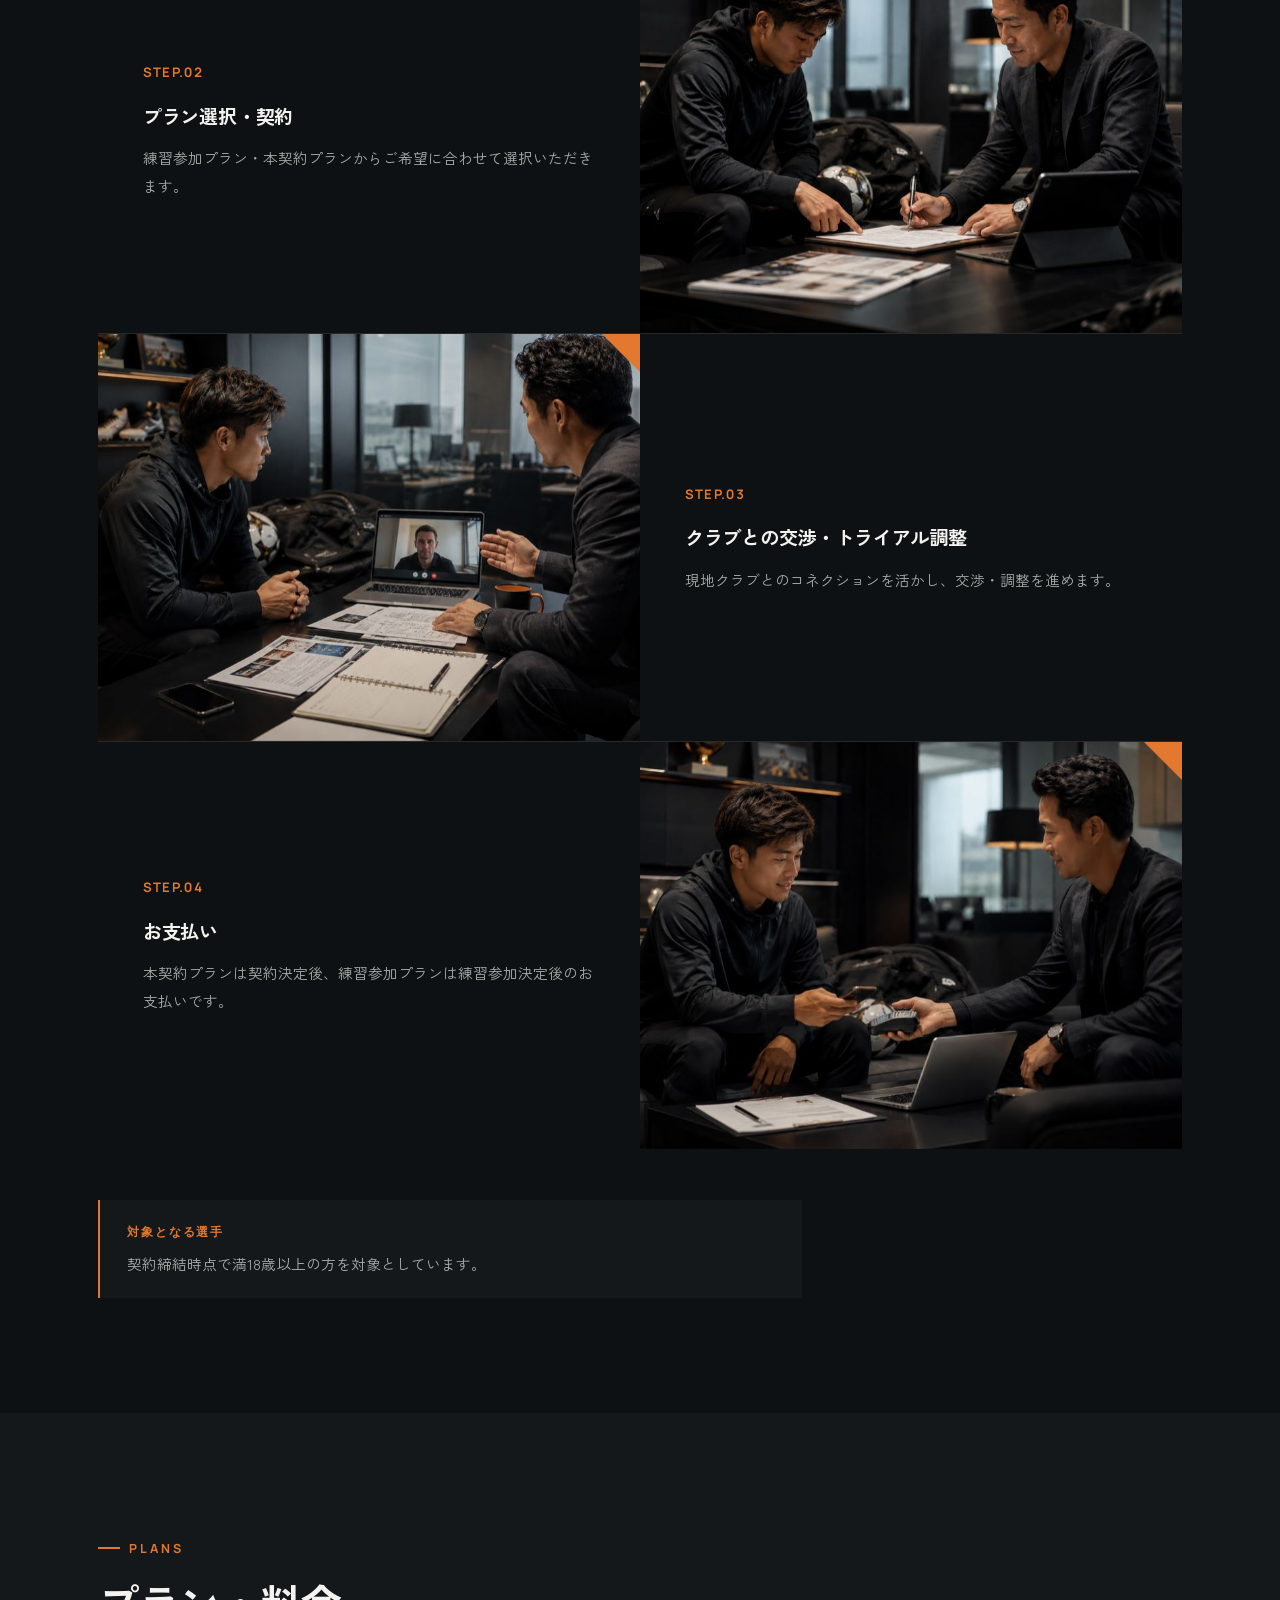
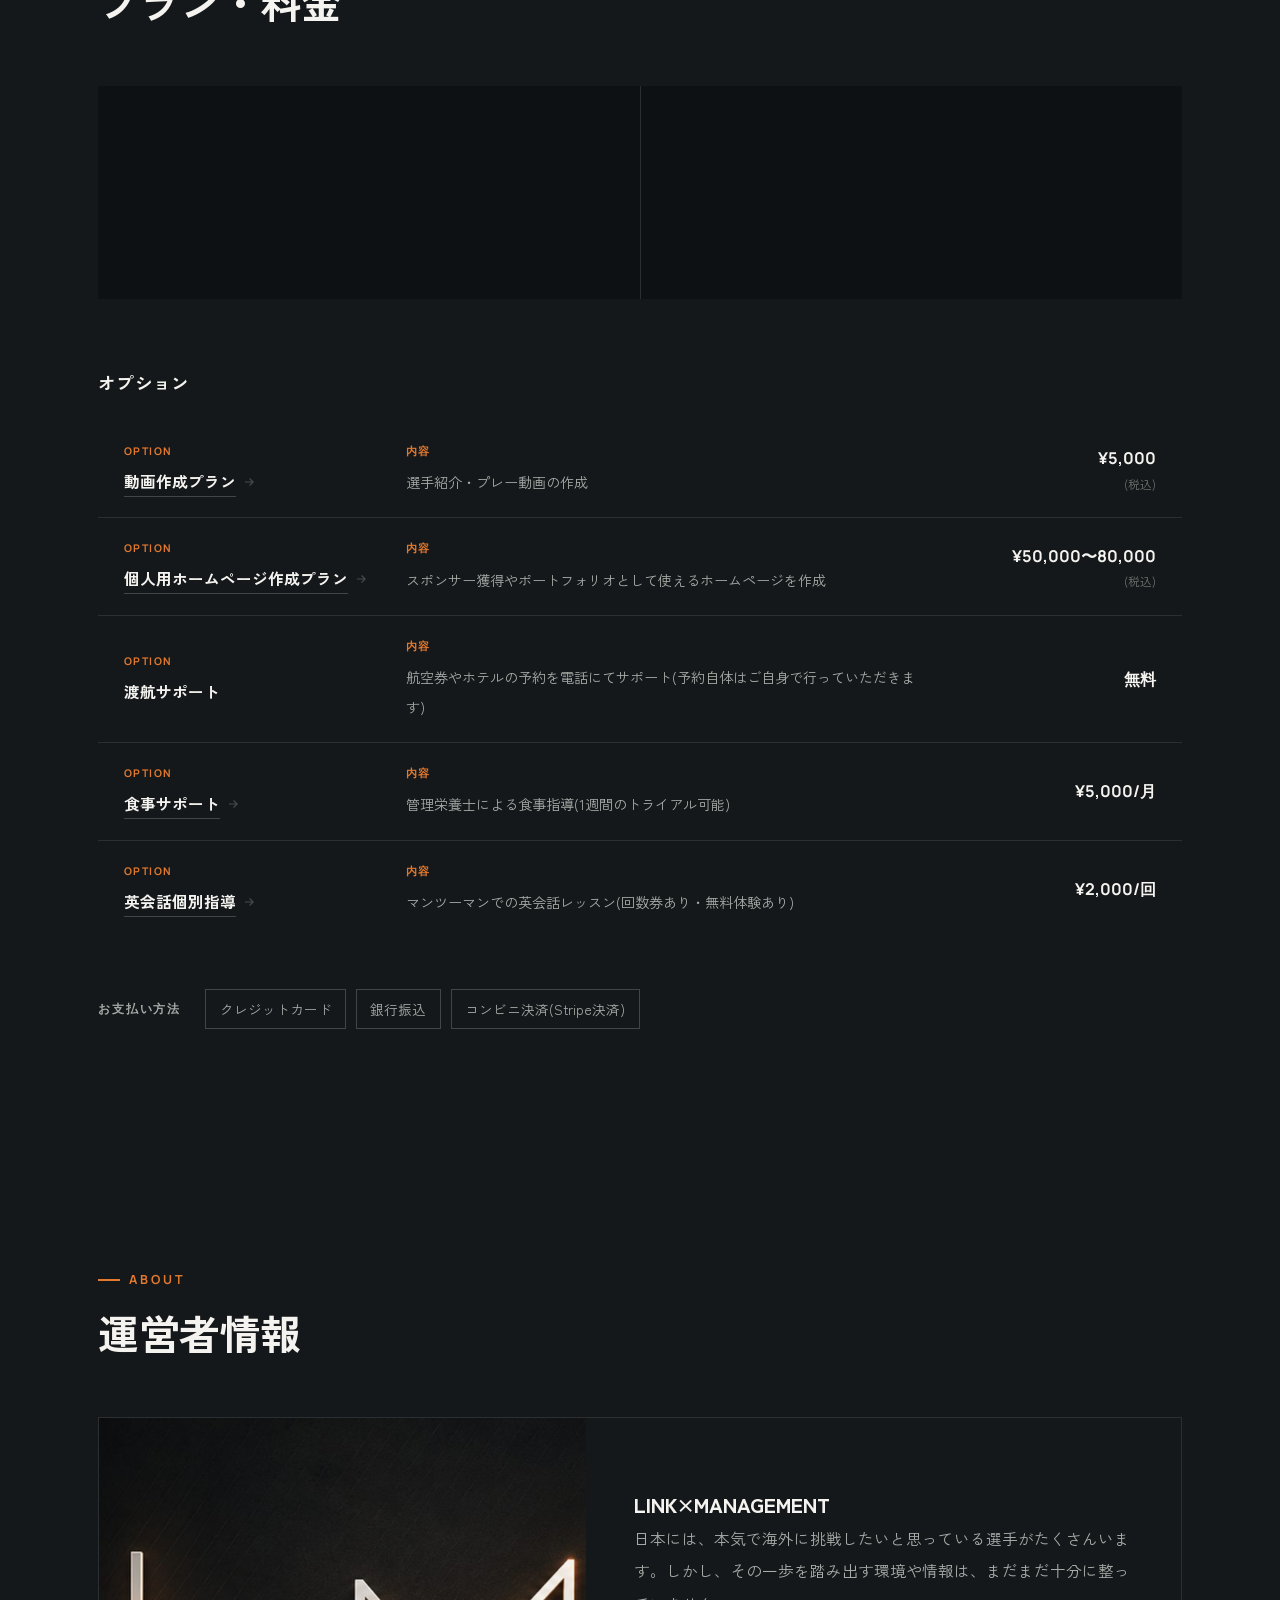
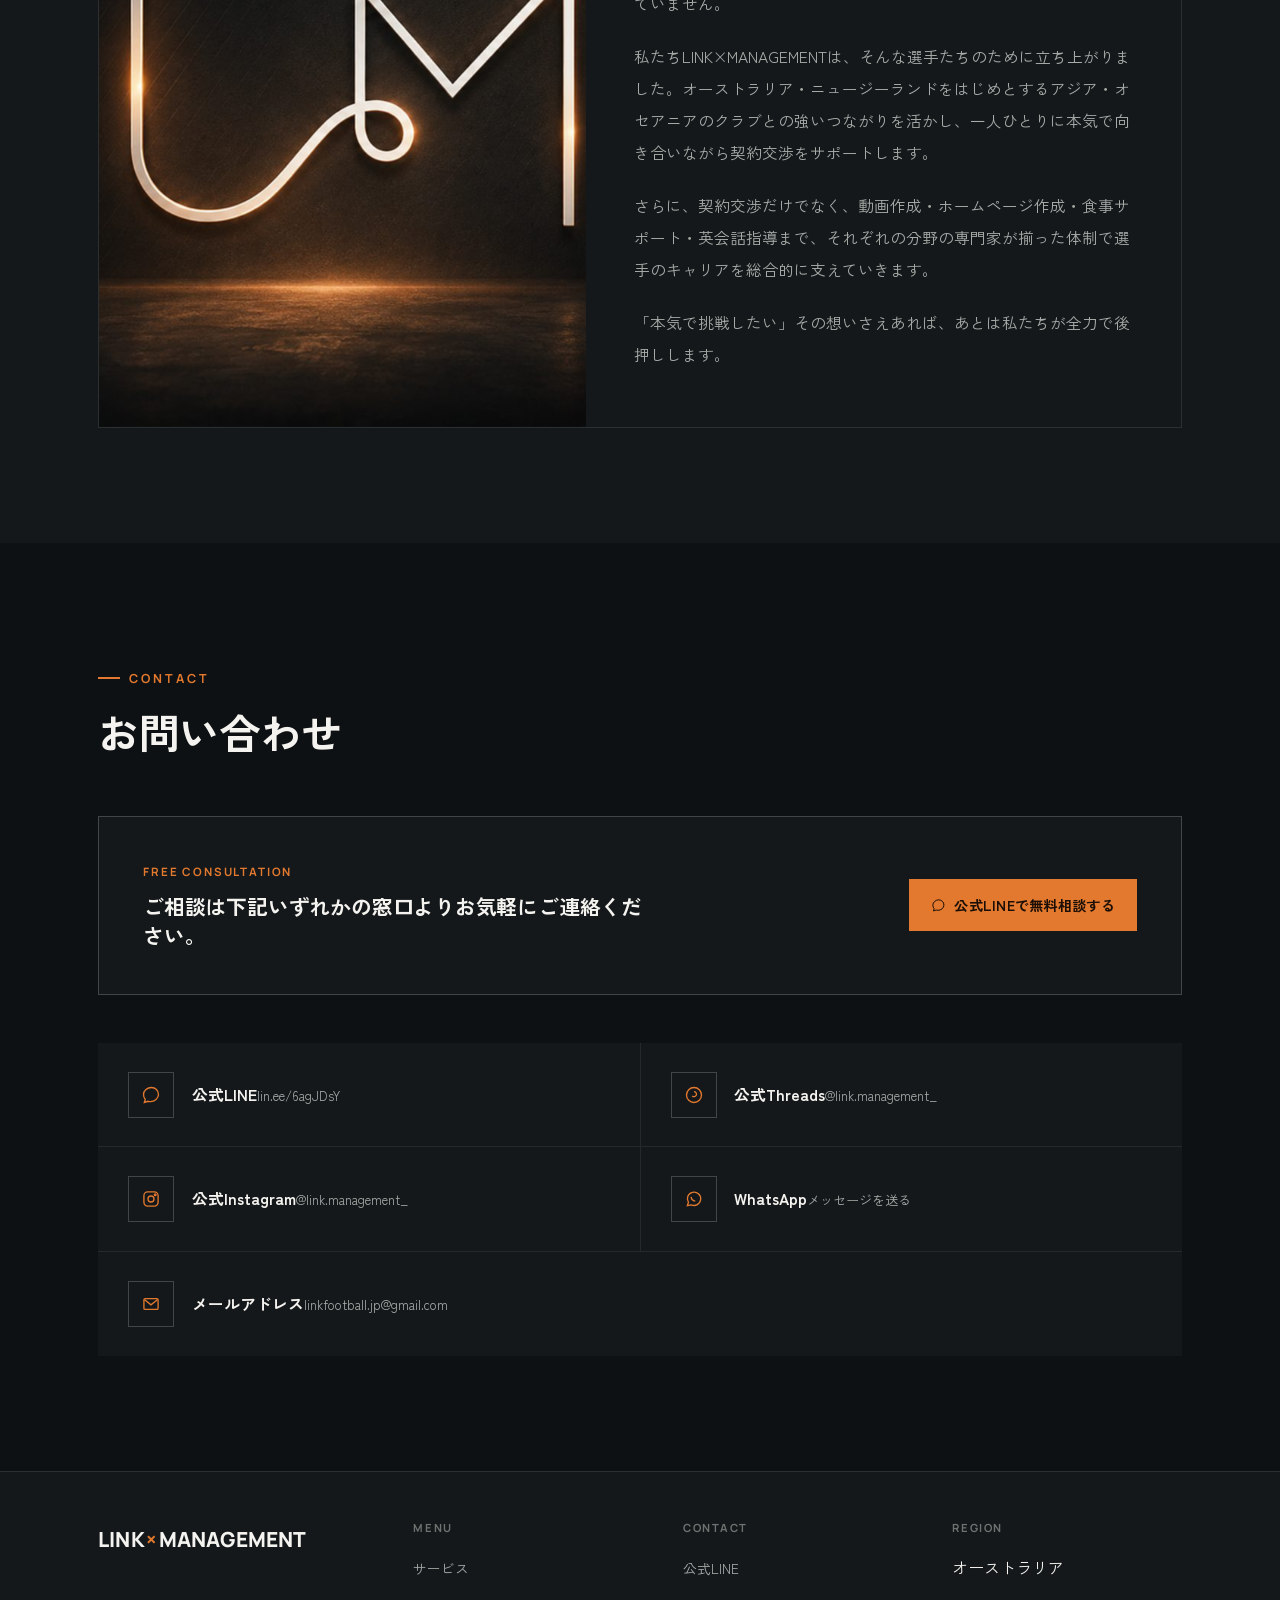
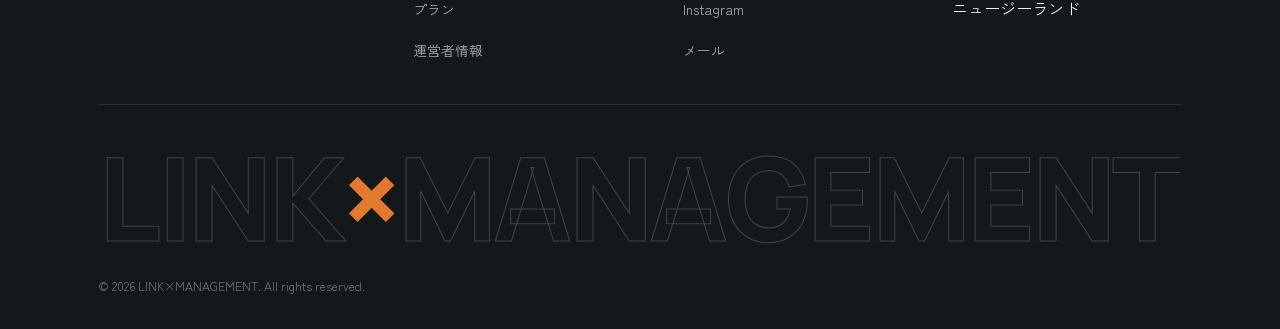
==== commit 7059c72f: "モンゴル(対応地域)とモンゴル語を削除 - トップ:対応地域・フッターのRegion・地域名の帯・運営者情報の本文から   モンゴルを削除(全言語の訳も修正)。検索エンジン向けの説明文と   構造化デ" ====
--- a/index.html
+++ b/index.html
@@ -4,7 +4,7 @@
 <meta charset="utf-8"/><meta content="index, follow, max-image-preview:large, max-snippet:-1" name="robots"/>
 <meta content="width=device-width, initial-scale=1, viewport-fit=cover" name="viewport"/>
 <title>LINK×MANAGEMENT | 海外サッカー移籍エージェント・契約交渉サポート</title>
-<meta content="オーストラリア・ニュージーランド・モンゴルなどアジア・オセアニアへのサッカー海外移籍をサポート。トライアル交渉から契約交渉まで、本気で海外を目指す選手のためのキャリアエージェントサービスです。" name="description"/>
+<meta content="オーストラリア・ニュージーランドなどアジア・オセアニアへのサッカー海外移籍をサポート。トライアル交渉から契約交渉まで、本気で海外を目指す選手のためのキャリアエージェントサービスです。" name="description"/>
 <link href="data:image/svg+xml,%3Csvg xmlns='http://www.w3.org/2000/svg' viewBox='0 0 64 64'%3E%3Crect width='64' height='64' rx='8' fill='%230E1113'/%3E%3Ctext x='32' y='42' font-family='Arial,sans-serif' font-weight='900' font-size='24' fill='%23E2792E' text-anchor='middle'%3ELM%3C/text%3E%3C/svg%3E" rel="icon"/>
 <link href="https://fonts.googleapis.com" rel="preconnect"/>
 <link crossorigin="" href="https://fonts.gstatic.com" rel="preconnect"/>
@@ -812,7 +812,7 @@
 html[lang="ko"]{ --font-jp:'Noto Sans KR', 'Manrope', sans-serif; }
 html[lang="th"]{ --font-jp:'Noto Sans Thai', 'Manrope', sans-serif; }
 html[lang="zh"]{ --font-jp:'Noto Sans SC', 'Manrope', sans-serif; }
-html[lang="en"], html[lang="pt"], html[lang="mn"], html[lang="es"]{ --font-jp:'Manrope', 'Zen Kaku Gothic New', sans-serif; }
+html[lang="en"], html[lang="pt"], html[lang="es"]{ --font-jp:'Manrope', 'Zen Kaku Gothic New', sans-serif; }
 
 .lp-link{
   display:inline-flex;align-items:center;gap:.4em;
@@ -1135,7 +1135,7 @@
 .option-row:hover .lp-link .name{color:var(--accent);border-color:var(--accent);}
 </style>
 <script>(function(){var r=document.documentElement;r.classList.add('motion');if(matchMedia('(prefers-reduced-motion: reduce)').matches)r.classList.add('rm');try{if(sessionStorage.getItem('lm_intro')){r.classList.add('no-intro');setTimeout(function(){r.classList.add('is-loaded');},60);}sessionStorage.setItem('lm_intro','1');}catch(e){}setTimeout(function(){r.classList.add('is-loaded');},3000);})();</script>
-<link href="https://link-management.pages.dev/" rel="canonical"/><meta content="website" property="og:type"/><meta content="LINK×MANAGEMENT" property="og:site_name"/><meta content="LINK×MANAGEMENT | 海外サッカー移籍エージェント・契約交渉サポート" property="og:title"/><meta content="オーストラリア・ニュージーランド・モンゴルなどアジア・オセアニアへのサッカー海外移籍をサポート。トライアル交渉から契約交渉まで、本気で海外を目指す選手のためのキャリアエージェントサービスです。" property="og:description"/><meta content="https://link-management.pages.dev/" property="og:url"/><meta content="https://link-management.pages.dev/og-image.jpg" property="og:image"/><meta content="ja_JP" property="og:locale"/><meta content="summary_large_image" name="twitter:card"/><meta content="LINK×MANAGEMENT | 海外サッカー移籍エージェント・契約交渉サポート" name="twitter:title"/><meta content="オーストラリア・ニュージーランド・モンゴルなどアジア・オセアニアへのサッカー海外移籍をサポート。トライアル交渉から契約交渉まで、本気で海外を目指す選手のためのキャリアエージェントサービスです。" name="twitter:description"/><meta content="https://link-management.pages.dev/og-image.jpg" name="twitter:image"/><script type="application/ld+json">{
+<link href="https://link-management.pages.dev/" rel="canonical"/><meta content="website" property="og:type"/><meta content="LINK×MANAGEMENT" property="og:site_name"/><meta content="LINK×MANAGEMENT | 海外サッカー移籍エージェント・契約交渉サポート" property="og:title"/><meta content="オーストラリア・ニュージーランドなどアジア・オセアニアへのサッカー海外移籍をサポート。トライアル交渉から契約交渉まで、本気で海外を目指す選手のためのキャリアエージェントサービスです。" property="og:description"/><meta content="https://link-management.pages.dev/" property="og:url"/><meta content="https://link-management.pages.dev/og-image.jpg" property="og:image"/><meta content="ja_JP" property="og:locale"/><meta content="summary_large_image" name="twitter:card"/><meta content="LINK×MANAGEMENT | 海外サッカー移籍エージェント・契約交渉サポート" name="twitter:title"/><meta content="オーストラリア・ニュージーランドなどアジア・オセアニアへのサッカー海外移籍をサポート。トライアル交渉から契約交渉まで、本気で海外を目指す選手のためのキャリアエージェントサービスです。" name="twitter:description"/><meta content="https://link-management.pages.dev/og-image.jpg" name="twitter:image"/><script type="application/ld+json">{
   "@context": "https://schema.org",
   "@graph": [
     {
@@ -1143,7 +1143,7 @@
       "@id": "https://link-management.pages.dev/#organization",
       "name": "LINK×MANAGEMENT",
       "alternateName": "LINK x MANAGEMENT",
-      "description": "オーストラリア・ニュージーランド・モンゴルなどアジア・オセアニアへのサッカー海外移籍をサポート。トライアル交渉から契約交渉まで、本気で海外を目指す選手のためのキャリアエージェントサービスです。",
+      "description": "オーストラリア・ニュージーランドなどアジア・オセアニアへのサッカー海外移籍をサポート。トライアル交渉から契約交渉まで、本気で海外を目指す選手のためのキャリアエージェントサービスです。",
       "url": "https://link-management.pages.dev/",
       "logo": "https://link-management.pages.dev/og-image.jpg",
       "image": "https://link-management.pages.dev/og-image.jpg",
@@ -1156,10 +1156,6 @@
         {
           "@type": "Country",
           "name": "New Zealand"
-        },
-        {
-          "@type": "Country",
-          "name": "Mongolia"
         },
         {
           "@type": "Place",
@@ -1194,7 +1190,6 @@
         "ja",
         "en",
         "pt",
-        "mn",
         "ko",
         "th",
         "zh",
@@ -1237,7 +1232,7 @@
           "name": "対応している国・地域はどこですか？",
           "acceptedAnswer": {
             "@type": "Answer",
-            "text": "オーストラリア、ニュージーランド、モンゴルをはじめ、アジア・オセアニア地域のクラブを中心に対応しています。"
+            "text": "オーストラリア、ニュージーランドをはじめ、アジア・オセアニア地域のクラブを中心に対応しています。"
           }
         },
         {
@@ -1326,7 +1321,7 @@
 <span class="lang-trigger__name" id="lang-trigger-name">日本語</span>
 <svg class="lang-trigger__chevron" fill="none" stroke="currentColor" stroke-width="2" viewbox="0 0 24 24"><path d="M6 9l6 6 6-6"></path></svg>
 </button>
-<ul aria-label="Language / 言語を選択" class="lang-listbox" hidden="" id="lang-listbox" role="listbox" tabindex="-1"><li aria-selected="true" data-lang="ja" role="option" tabindex="-1"><span class="flag">🇯🇵</span><span class="name">日本語</span></li><li aria-selected="false" data-lang="en" role="option" tabindex="-1"><span class="flag">🇺🇸</span><span class="name">English</span></li><li aria-selected="false" data-lang="pt" role="option" tabindex="-1"><span class="flag">🇧🇷</span><span class="name">Português</span></li><li aria-selected="false" data-lang="mn" role="option" tabindex="-1"><span class="flag">🇲🇳</span><span class="name">Монгол</span></li><li aria-selected="false" data-lang="ko" role="option" tabindex="-1"><span class="flag">🇰🇷</span><span class="name">한국어</span></li><li aria-selected="false" data-lang="th" role="option" tabindex="-1"><span class="flag">🇹🇭</span><span class="name">ไทย</span></li><li aria-selected="false" data-lang="zh" role="option" tabindex="-1"><span class="flag">🇨🇳</span><span class="name">中文</span></li><li aria-selected="false" data-lang="es" role="option" tabindex="-1"><span class="flag">🇪🇸</span><span class="name">Español</span></li></ul>
+<ul aria-label="Language / 言語を選択" class="lang-listbox" hidden="" id="lang-listbox" role="listbox" tabindex="-1"><li aria-selected="true" data-lang="ja" role="option" tabindex="-1"><span class="flag">🇯🇵</span><span class="name">日本語</span></li><li aria-selected="false" data-lang="en" role="option" tabindex="-1"><span class="flag">🇺🇸</span><span class="name">English</span></li><li aria-selected="false" data-lang="pt" role="option" tabindex="-1"><span class="flag">🇧🇷</span><span class="name">Português</span></li><li aria-selected="false" data-lang="ko" role="option" tabindex="-1"><span class="flag">🇰🇷</span><span class="name">한국어</span></li><li aria-selected="false" data-lang="th" role="option" tabindex="-1"><span class="flag">🇹🇭</span><span class="name">ไทย</span></li><li aria-selected="false" data-lang="zh" role="option" tabindex="-1"><span class="flag">🇨🇳</span><span class="name">中文</span></li><li aria-selected="false" data-lang="es" role="option" tabindex="-1"><span class="flag">🇪🇸</span><span class="name">Español</span></li></ul>
 </div>
 <button aria-controls="nav-mobile" aria-expanded="false" aria-label="メニューを開く" class="menu-toggle">
 <span></span><span></span><span></span>
@@ -1375,7 +1370,6 @@
 <ul class="region-tags">
 <li data-i18n="ticker.tag.au">オーストラリア</li>
 <li data-i18n="ticker.tag.nz">ニュージーランド</li>
-<li data-i18n="ticker.tag.mn">モンゴル</li>
 <li data-i18n="ticker.tag.asia">アジア・オセアニア他</li>
 </ul>
 <a class="ticker-link" href="#service">
@@ -1384,7 +1378,7 @@
 </a>
 </div>
 </div>
-<div aria-hidden="true" class="marquee"><div class="marquee__track"><div class="marquee__group"><span class="marquee__item">Australia</span><span class="marquee__sep">×</span><span class="marquee__item">New Zealand</span><span class="marquee__sep">×</span><span class="marquee__item">Mongolia</span><span class="marquee__sep">×</span><span class="marquee__item">Asia &amp; Oceania</span><span class="marquee__sep">×</span></div><div class="marquee__group"><span class="marquee__item">Australia</span><span class="marquee__sep">×</span><span class="marquee__item">New Zealand</span><span class="marquee__sep">×</span><span class="marquee__item">Mongolia</span><span class="marquee__sep">×</span><span class="marquee__item">Asia &amp; Oceania</span><span class="marquee__sep">×</span></div></div></div>
+<div aria-hidden="true" class="marquee"><div class="marquee__track"><div class="marquee__group"><span class="marquee__item">Australia</span><span class="marquee__sep">×</span><span class="marquee__item">New Zealand</span><span class="marquee__sep">×</span><span class="marquee__item">Asia &amp; Oceania</span><span class="marquee__sep">×</span></div><div class="marquee__group"><span class="marquee__item">Australia</span><span class="marquee__sep">×</span><span class="marquee__item">New Zealand</span><span class="marquee__sep">×</span><span class="marquee__item">Asia &amp; Oceania</span><span class="marquee__sep">×</span></div></div></div>
 <!-- ============================================================
      2. Service
      ============================================================ -->
@@ -1525,7 +1519,7 @@
 <div class="name">LINK×MANAGEMENT</div>
 <div class="about-message">
 <p data-i18n="about.p1">日本には、本気で海外に挑戦したいと思っている選手がたくさんいます。しかし、その一歩を踏み出す環境や情報は、まだまだ十分に整っていません。</p>
-<p data-i18n="about.p2">私たちLINK×MANAGEMENTは、そんな選手たちのために立ち上がりました。オーストラリア・ニュージーランド・モンゴルをはじめとするアジア・オセアニアのクラブとの強いつながりを活かし、一人ひとりに本気で向き合いながら契約交渉をサポートします。</p>
+<p data-i18n="about.p2">私たちLINK×MANAGEMENTは、そんな選手たちのために立ち上がりました。オーストラリア・ニュージーランドをはじめとするアジア・オセアニアのクラブとの強いつながりを活かし、一人ひとりに本気で向き合いながら契約交渉をサポートします。</p>
 <p data-i18n="about.p3">さらに、契約交渉だけでなく、動画作成・ホームページ作成・食事サポート・英会話指導まで、それぞれの分野の専門家が揃った体制で選手のキャリアを総合的に支えていきます。</p><p data-i18n="about.p4">「本気で挑戦したい」その想いさえあれば、あとは私たちが全力で後押しします。</p>
 </div>
 </div>
@@ -1606,7 +1600,6 @@
 <ul>
 <li data-i18n="ticker.tag.au">Australia</li>
 <li data-i18n="ticker.tag.nz">New Zealand</li>
-<li data-i18n="ticker.tag.mn">Mongolia</li>
 </ul>
 </div>
 </div>
@@ -1719,7 +1712,6 @@
     "ticker.label": "対応地域",
     "ticker.tag.au": "オーストラリア",
     "ticker.tag.nz": "ニュージーランド",
-    "ticker.tag.mn": "モンゴル",
     "ticker.tag.asia": "アジア・オセアニア他",
     "ticker.link": "サービスを見る",
     "service.h2": "なぜLINK×MANAGEMENTなのか",
@@ -1770,10 +1762,10 @@
     "about.h2": "運営者情報",
     "about.role": "代表挨拶",
     "about.locales_label": "対応地域",
-    "about.locales_line1": "オーストラリア / ニュージーランド / モンゴル",
+    "about.locales_line1": "オーストラリア / ニュージーランド",
     "about.locales_line2": "アジア・オセアニア全域",
     "about.p1": "日本には、本気で海外に挑戦したいと思っている選手がたくさんいます。しかし、その一歩を踏み出す環境や情報は、まだまだ十分に整っていません。",
-    "about.p2": "私たちLINK×MANAGEMENTは、そんな選手たちのために立ち上がりました。オーストラリア・ニュージーランド・モンゴルをはじめとするアジア・オセアニアのクラブとの強いつながりを活かし、一人ひとりに本気で向き合いながら契約交渉をサポートします。",
+    "about.p2": "私たちLINK×MANAGEMENTは、そんな選手たちのために立ち上がりました。オーストラリア・ニュージーランドをはじめとするアジア・オセアニアのクラブとの強いつながりを活かし、一人ひとりに本気で向き合いながら契約交渉をサポートします。",
     "about.p3": "さらに、契約交渉だけでなく、動画作成・ホームページ作成・食事サポート・英会話指導まで、それぞれの分野の専門家が揃った体制で選手のキャリアを総合的に支えていきます。",
     "contact.h2": "お問い合わせ",
     "contact.cta_text": "ご相談は下記いずれかの窓口よりお気軽にご連絡ください。",
@@ -1783,7 +1775,7 @@
     "contact.instagram_label": "公式Instagram",
     "contact.whatsapp_detail": "メッセージを送る",
     "contact.email_label": "メールアドレス",
-    "footer.desc": "本気で海外を目指す選手のためのキャリアサポートサービス。オーストラリア・ニュージーランド・モンゴルをはじめとするアジア・オセアニア地域への移籍をサポートします。",
+    "footer.desc": "本気で海外を目指す選手のためのキャリアサポートサービス。オーストラリア・ニュージーランドをはじめとするアジア・オセアニア地域への移籍をサポートします。",
     "footer.contact.email": "メール",
     "footer.copyright": "All rights reserved.",
     "img.hero": "海外挑戦を目指すサッカー選手",
@@ -1843,7 +1835,6 @@
     "ticker.label": "Regions we cover",
     "ticker.tag.au": "Australia",
     "ticker.tag.nz": "New Zealand",
-    "ticker.tag.mn": "Mongolia",
     "ticker.tag.asia": "Asia, Oceania & Beyond",
     "ticker.link": "See our services",
     "service.h2": "Why LINK×MANAGEMENT",
@@ -1894,10 +1885,10 @@
     "about.h2": "About Us",
     "about.role": "A Message From Us",
     "about.locales_label": "Regions we cover",
-    "about.locales_line1": "Australia / New Zealand / Mongolia",
+    "about.locales_line1": "Australia / New Zealand",
     "about.locales_line2": "Across Asia & Oceania",
     "about.p1": "Many players in Japan are serious about taking on the challenge of playing overseas. But the environment and information to take that first step are still far from adequate.",
-    "about.p2": "LINK×MANAGEMENT was founded for exactly these players. Drawing on our strong ties to clubs across Asia and Oceania — including Australia, New Zealand, and Mongolia — we work closely with each player to support their contract negotiations.",
+    "about.p2": "LINK×MANAGEMENT was founded for exactly these players. Drawing on our strong ties to clubs across Asia and Oceania — including Australia and New Zealand — we work closely with each player to support their contract negotiations.",
     "about.p3": "Beyond contract negotiations, we also support video production, website creation, meal guidance, and English coaching — with specialists in each field working together to support a player's career as a whole.",
     "contact.h2": "Contact",
     "contact.cta_text": "Feel free to reach out through any of the channels below.",
@@ -1907,7 +1898,7 @@
     "contact.instagram_label": "Official Instagram",
     "contact.whatsapp_detail": "Send a message",
     "contact.email_label": "Email",
-    "footer.desc": "A career support service for players seriously aiming to play overseas. We support transfers to Australia, New Zealand, Mongolia, and other clubs across Asia and Oceania.",
+    "footer.desc": "A career support service for players seriously aiming to play overseas. We support transfers to Australia, New Zealand, and other clubs across Asia and Oceania.",
     "footer.contact.email": "Email",
     "footer.copyright": "All rights reserved.",
     "img.hero": "Football player pursuing an overseas career",
@@ -1967,7 +1958,6 @@
     "ticker.label": "Regiões atendidas",
     "ticker.tag.au": "Austrália",
     "ticker.tag.nz": "Nova Zelândia",
-    "ticker.tag.mn": "Mongólia",
     "ticker.tag.asia": "Ásia, Oceania e Além",
     "ticker.link": "Ver serviços",
     "service.h2": "Por que a LINK×MANAGEMENT",
@@ -2018,10 +2008,10 @@
     "about.h2": "Sobre nós",
     "about.role": "Mensagem da diretoria",
     "about.locales_label": "Regiões atendidas",
-    "about.locales_line1": "Austrália / Nova Zelândia / Mongólia",
+    "about.locales_line1": "Austrália / Nova Zelândia",
     "about.locales_line2": "Toda a Ásia e Oceania",
     "about.p1": "No Japão, muitos jogadores têm o desejo sério de encarar o desafio do futebol no exterior. Mas o ambiente e as informações para dar esse primeiro passo ainda são insuficientes.",
-    "about.p2": "A LINK×MANAGEMENT nasceu para esses jogadores. Com nossos fortes vínculos com clubes da Ásia e Oceania — incluindo Austrália, Nova Zelândia e Mongólia — acompanhamos cada jogador de perto nas negociações de contrato.",
+    "about.p2": "A LINK×MANAGEMENT nasceu para esses jogadores. Com nossos fortes vínculos com clubes da Ásia e Oceania — incluindo Austrália e Nova Zelândia — acompanhamos cada jogador de perto nas negociações de contrato.",
     "about.p3": "Além disso, oferecemos não apenas a negociação de contratos, mas também produção de vídeo, criação de sites, orientação alimentar e aulas de inglês — com especialistas em cada área trabalhando juntos para apoiar integralmente a carreira do jogador.",
     "contact.h2": "Contato",
     "contact.cta_text": "Fique à vontade para falar conosco por qualquer um dos canais abaixo.",
@@ -2031,7 +2021,7 @@
     "contact.instagram_label": "Instagram oficial",
     "contact.whatsapp_detail": "Enviar mensagem",
     "contact.email_label": "E-mail",
-    "footer.desc": "Um serviço de suporte de carreira para jogadores que buscam seriamente jogar no exterior. Apoiamos transferências para Austrália, Nova Zelândia, Mongólia e outros países da Ásia e Oceania.",
+    "footer.desc": "Um serviço de suporte de carreira para jogadores que buscam seriamente jogar no exterior. Apoiamos transferências para Austrália, Nova Zelândia e outros países da Ásia e Oceania.",
     "footer.contact.email": "E-mail",
     "footer.copyright": "Todos os direitos reservados.",
     "img.hero": "Jogador de futebol em busca de carreira no exterior",
@@ -2074,130 +2064,6 @@
     "support0.name": "Produção de vídeo",
     "support0.desc": "Produção de vídeo de apresentação e melhores momentos do jogador."
   },
-  "mn": {
-    "nav.service": "Үйлчилгээ",
-    "nav.plans": "Багц",
-    "nav.results": "Амжилт",
-    "nav.about": "Бидний тухай",
-    "nav.contact": "Үнэгүй зөвлөгөө",
-    "skip": "Үндсэн контент руу очих",
-    "hero.h1": "Гадаадад тоглохыг зорьж буй<br>тоглогчдод чин сэтгэлийн дэмжлэг.",
-    "hero.lead": "LINK×MANAGEMENT нь гадаадад тоглохыг зорьж буй тоглогчдын гэрээний хэлэлцээрийг дэмждэг. Хүсэлт гаргасан тоглогчдод хувийн дэмжлэгийг тус тусын мэргэжлийн багаар үзүүлдэг.",
-    "hero.cta.line": "LINE-аар зөвлөгөө авах",
-    "hero.cta.threads": "Threads-ээр зөвлөгөө авах",
-    "hero.cta.instagram": "Instagram-аар зөвлөгөө авах",
-    "hero.cta.whatsapp": "WhatsApp-аар зөвлөгөө авах",
-    "hero.cta.email": "И-мэйлээр холбогдох",
-    "ticker.label": "Хамрах бүс нутаг",
-    "ticker.tag.au": "Австрали",
-    "ticker.tag.nz": "Шинэ Зеланд",
-    "ticker.tag.mn": "Монгол",
-    "ticker.tag.asia": "Ази, Номхон далай ба цаашид",
-    "ticker.link": "Үйлчилгээг үзэх",
-    "service.h2": "Яагаад LINK×MANAGEMENT вэ",
-    "service.intro": "Бид өөрсдөө Ази, Номхон далайн бүс нутагт тоглож байсан туршлагатай тул тухайн бүс нутагт бат бэх холбоо харилцаатай. Тогтвортой туршлага дээрээ тулгуурлан гэрээний хэлэлцээрийг хямд, шуурхай дэмждэг. Гэрээний хэлэлцээрээс гадна видео бэлтгэх, вэбсайт бэлтгэх, хоол хүнсний дэмжлэг, англи хэлний хичээл хүртэл — тус бүрийг өөрийн мэргэжилтэн хариуцна (хоолны дэмжлэгийг мэргэжлийн тэжээллэгч, англи хэлийг багш хариуцна).",
-    "service.flow_title": "Дэмжлэгийн явц",
-    "step1.title": "Асуулга, ярилцлага",
-    "step1.desc": "Одоогийн байдал болон зорьж буй улс, түвшингийн талаар асууна.",
-    "step2.title": "Багц сонгох, гэрээ байгуулах",
-    "step2.desc": "Хүсэлтэд тохируулан Сорилтын багц эсвэл Шууд гэрээний багцаас сонгоно.",
-    "step3.title": "Клубтэй хэлэлцээр, сорилт зохион байгуулах",
-    "step3.desc": "Тухайн орны клубуудтай холбоогоо ашиглан хэлэлцээр, зохицуулалт хийнэ.",
-    "step4.title": "Төлбөр",
-    "step4.desc": "Шууд гэрээний багц нь гэрээ баталгаажсаны дараа, Сорилтын багц нь сорилтод орохоор шийдвэрлэсний дараа төлбөртэй.",
-    "eligibility.label": "Хэн хамрагдах вэ",
-    "eligibility.text": "Гэрээ байгуулах үед 18 болон түүнээс дээш насны тоглогчдод зориулагдсан.",
-    "plans.h2": "Багц, Үнэ",
-    "plan1.title": "Сорилтын багц",
-    "plan1.tax": "",
-    "plan1.desc": "Клубын сорилтын хэлэлцээр (ярилцлагад үндэслэн 1–3 баг) болон гэрээний хэлэлцээр хийнэ.",
-    "plan2.badge": "Санал болгож буй",
-    "plan2.title": "Шууд гэрээний багц",
-    "plan2.tax": "",
-    "plan2.desc": "Сорилт өгөлгүйгээр шууд элсэхийг зорино (боломжгүй бол Сорилтын багц руу шилжих боломжтой). Гэрээний хэлэлцээр хийнэ.",
-    "continued.label": "Элссэний дараах тасралтгүй дэмжлэг",
-    "continued.suffix": "(хүсвэл) — багтай харилцах дэмжлэг",
-    "continued.rate": "Сарын цалингийн 3%",
-    "options.title": "Нэмэлт үйлчилгээ",
-    "opt.label": "Дэлгэрэнгүй",
-    "opt1.name": "Видео бэлтгэх багц",
-    "opt1.desc": "Тоглогчийн танилцуулга, тоглолтын бичлэг бэлтгэнэ.",
-    "opt1.tax": "(татвар багтсан)",
-    "opt2.name": "Хувийн вэбсайт бэлтгэх багц",
-    "opt2.desc": "Ивээн тэтгэгч олох, портфолио болгон ашиглах вэбсайт бэлтгэнэ.",
-    "opt2.tax": "(татвар багтсан)",
-    "opt3.name": "Аяллын дэмжлэг",
-    "opt3.desc": "Нислэг, зочид буудлын захиалгад утсаар туслах (захиалгыг та өөрөө хийнэ).",
-    "opt3.free": "Үнэгүй",
-    "payment.label": "Төлбөрийн хэлбэр",
-    "payment.credit": "Кредит карт",
-    "payment.transfer": "Банкны шилжүүлэг",
-    "payment.konbini": "Дэлгүүрийн төлбөр (Stripe-ээр)",
-    "results.h2": "Амжилт, Тоглогчдын сэтгэгдэл",
-    "results.sub": "Бидний дэмжсэн тоглогчдын танилцуулга, сэтгэгдлийг бэлэн болмогц энд байршуулна.",
-    "result1.msg": "Тоглогчийн танилцуулга, шилжилтийн өмнөх/дараах байдал энд байршина.",
-    "result2.msg": "Дэмжлэг авсан тоглогчийн сэтгэгдэл энд байршина.",
-    "result3.msg": "Өмнөх/Дараах (шилжсэн клуб, одоогийн байдал) энд байршина.",
-    "results.note": "Байршуулахын тулд тухайн тоглогчийн намтар, сэтгэгдэл, зургийн зөвшөөрлийг авах шаардлагатай тул зөвшөөрөл авагдсан дарааллаар нийтэлнэ.",
-    "about.h2": "Бидний тухай",
-    "about.role": "Захирлын мэндчилгээ",
-    "about.locales_label": "Хамрах бүс нутаг",
-    "about.locales_line1": "Австрали / Шинэ Зеланд / Монгол",
-    "about.locales_line2": "Ази, Номхон далайн бүс нутаг бүхэлдээ",
-    "about.p1": "Японд гадаадад тоглохыг чин сэтгэлээсээ хүсдэг тоглогч олон бий. Гэвч түүнийг эхлүүлэх орчин, мэдээлэл хараахан хангалттай бүрдээгүй байна.",
-    "about.p2": "Бид, LINK×MANAGEMENT, яг ийм тоглогчдын төлөө байгуулагдсан. Австрали, Шинэ Зеланд, Монгол зэрэг Ази, Номхон далайн бүсийн клубуудтай бат бэх холбоогоо ашиглан, тоглогч бүртэй чин сэтгэлээсээ хамтран гэрээний хэлэлцээрийг дэмждэг.",
-    "about.p3": "Мөн гэрээний хэлэлцээрээс гадна видео бэлтгэх, вэбсайт бэлтгэх, хоол хүнсний дэмжлэг, англи хэлний сургалт хүртэл — тус бүрийн мэргэжилтнүүд нэгдэн тоглогчийн карьерыг бүхэлд нь дэмждэг.",
-    "contact.h2": "Холбоо барих",
-    "contact.cta_text": "Доорх сувгуудын дурын нэгээр чөлөөтэй холбогдоорой.",
-    "contact.cta_button": "LINE-аар үнэгүй зөвлөгөө авах",
-    "contact.line_label": "Албан ёсны LINE",
-    "contact.threads_label": "Албан ёсны Threads",
-    "contact.instagram_label": "Албан ёсны Instagram",
-    "contact.whatsapp_detail": "Зурвас илгээх",
-    "contact.email_label": "И-мэйл хаяг",
-    "footer.desc": "Гадаадад тоглохыг чин сэтгэлээсээ хүсдэг тоглогчдод зориулсан карьерын дэмжлэгийн үйлчилгээ. Австрали, Шинэ Зеланд, Монгол зэрэг Ази, Номхон далайн бүс рүү шилжихэд тусална.",
-    "footer.contact.email": "И-мэйл",
-    "footer.copyright": "Бүх эрх хуулиар хамгаалагдсан.",
-    "img.hero": "Гадаадад тоглохыг зорьж буй хөлбөмбөгчин",
-    "img.step1": "Асуулга, ярилцлага",
-    "img.step2": "Багц сонгох, гэрээ байгуулах",
-    "img.step3": "Клубтэй хэлэлцээр, сорилт",
-    "img.step4": "Төлбөр",
-    "img.plan1": "Сорилтын багц",
-    "img.plan2": "Шууд гэрээний багц",
-    "img.result": "Дэмжигдсэн тоглогчийн зураг",
-    "img.about": "LINK×MANAGEMENT-ийн төлөөлөгч",
-    "support.title": "Дэмжлэгийн таван төрөл",
-    "support1.name": "Гэрээний хэлэлцээрийн дэмжлэг",
-    "support1.desc": "Гадаадад амжилттай тоглохыг хүсэж буй тоглогчдод шилжилтийн хэлэлцээрийн дэмжлэг үзүүлнэ.",
-    "support2.name": "Вэбсайт бэлтгэх (хүсэлтэй бол)",
-    "support2.desc": "Ивээн тэтгэгч олох, портфолио болгон ашиглах вэбсайт бэлтгэнэ.",
-    "support3.name": "Хоолны дэмжлэг (хүсэлтэй бол)",
-    "support3.desc": "Мэргэжлийн тэжээллэгчийн хоолны зөвлөгөө (1 долоо хоногийн туршилт хийх боломжтой).",
-    "support4.name": "Хувийн англи хэлний хичээл (хүсэлтэй бол)",
-    "support4.desc": "Нэг нэгтэй англи хэлний ярианы хичээл (эрхийн дэвтэр байдаг, үнэгүй туршилтын хичээл бий).",
-    "opt4.name": "Хоолны дэмжлэг",
-    "opt4.desc": "Мэргэжлийн тэжээллэгчийн хоолны зөвлөгөө (1 долоо хоногийн туршилт хийх боломжтой).",
-    "opt5.name": "Хувийн англи хэлний хичээл",
-    "opt5.desc": "Нэг нэгтэй англи хэлний ярианы хичээл (эрхийн дэвтэр байдаг, үнэгүй туршилтын хичээл бий).",
-    "status.pending": "Тодорхойгүй байгаа",
-    "about.p4": "Чин сэтгэлээсээ туршихыг хүсч байвал таны хүсэл л хангалттай — үлдсэнийг нь бид бүх хүчээрээ дэмжинэ.",
-    "hero.lead1": "LINK×MANAGEMENT нь гадаадад тоглохыг зорьж буй тоглогчдын гэрээний хэлэлцээрийг дэмждэг. Хүсэлт гаргасан тоглогчдод хувийн дэмжлэгийг тус тусын мэргэжлийн багаар үзүүлдэг.",
-    "hero.lead2": "Бусад агентлагуудын тогтоодог өндөр эхний төлбөрөөс болж гадаадад тоглох мөрөөдлөө орхидог тоглогчид байдаг нь үнэн.",
-    "hero.lead3": "LINK×MANAGEMENT нь тоглогчдод хялбар шийдвэр гаргах боломжтой үнийн бүтцийг бий болгодог.",
-    "hero.lead4": "Зардлаас болж гадаадад тоглох мөрөөдлөө бүү орхи, бид улам олон тоглогчдод гадаадад тоглох боломжийг олгохыг эрмэлздэг.",
-    "plan1.currency": "$",
-    "plan1.amount": "450",
-    "plan2.currency": "$",
-    "plan2.amount": "650",
-    "support1.price": "$450〜650",
-    "support3.price": "",
-    "support4.price": "",
-    "opt4.price": "",
-    "opt5.price": "",
-    "support0.name": "Видео бэлтгэх багц",
-    "support0.desc": "Тоглогчийн танилцуулга, тоглолтын бичлэг бэлтгэнэ."
-  },
   "ko": {
     "nav.service": "서비스",
     "nav.plans": "플랜",
@@ -2215,7 +2081,6 @@
     "ticker.label": "지원 지역",
     "ticker.tag.au": "호주",
     "ticker.tag.nz": "뉴질랜드",
-    "ticker.tag.mn": "몽골",
     "ticker.tag.asia": "아시아·오세아니아 외",
     "ticker.link": "서비스 보기",
     "service.h2": "LINK×MANAGEMENT을 선택하는 이유",
@@ -2266,10 +2131,10 @@
     "about.h2": "회사 소개",
     "about.role": "대표 인사말",
     "about.locales_label": "지원 지역",
-    "about.locales_line1": "호주 / 뉴질랜드 / 몽골",
+    "about.locales_line1": "호주 / 뉴질랜드",
     "about.locales_line2": "아시아·오세아니아 전역",
     "about.p1": "일본에는 진심으로 해외 진출에 도전하고 싶어 하는 선수가 많습니다. 하지만 그 첫걸음을 내딛을 환경과 정보는 아직 충분하지 않습니다.",
-    "about.p2": "저희 LINK×MANAGEMENT은 바로 그런 선수들을 위해 시작되었습니다. 호주·뉴질랜드·몽골을 비롯한 아시아·오세아니아 클럽과의 강력한 네트워크를 바탕으로, 선수 한 명 한 명과 진심으로 마주하며 계약 협상을 지원합니다.",
+    "about.p2": "저희 LINK×MANAGEMENT은 바로 그런 선수들을 위해 시작되었습니다. 호주·뉴질랜드를 비롯한 아시아·오세아니아 클럽과의 강력한 네트워크를 바탕으로, 선수 한 명 한 명과 진심으로 마주하며 계약 협상을 지원합니다.",
     "about.p3": "나아가 계약 협상뿐만 아니라 영상 제작, 홈페이지 제작, 식단 관리, 영어 회화 지도까지 각 분야 전문가들이 모여 선수의 커리어를 종합적으로 지원합니다.",
     "contact.h2": "문의하기",
     "contact.cta_text": "아래 채널 중 편하신 방법으로 편하게 연락 주세요.",
@@ -2279,7 +2144,7 @@
     "contact.instagram_label": "공식 Instagram",
     "contact.whatsapp_detail": "메시지 보내기",
     "contact.email_label": "이메일 주소",
-    "footer.desc": "진심으로 해외 진출을 목표로 하는 선수를 위한 커리어 지원 서비스입니다. 호주, 뉴질랜드, 몽골을 비롯한 아시아·오세아니아 지역으로의 이적을 지원합니다.",
+    "footer.desc": "진심으로 해외 진출을 목표로 하는 선수를 위한 커리어 지원 서비스입니다. 호주, 뉴질랜드를 비롯한 아시아·오세아니아 지역으로의 이적을 지원합니다.",
     "footer.contact.email": "이메일",
     "footer.copyright": "모든 권리 보유.",
     "img.hero": "해외 진출을 목표로 하는 축구 선수",
@@ -2339,7 +2204,6 @@
     "ticker.label": "พื้นที่ให้บริการ",
     "ticker.tag.au": "ออสเตรเลีย",
     "ticker.tag.nz": "นิวซีแลนด์",
-    "ticker.tag.mn": "มองโกเลีย",
     "ticker.tag.asia": "เอเชีย-โอเชียเนียและอื่นๆ",
     "ticker.link": "ดูบริการของเรา",
     "service.h2": "ทำไมต้อง LINK×MANAGEMENT",
@@ -2390,10 +2254,10 @@
     "about.h2": "เกี่ยวกับเรา",
     "about.role": "สารจากผู้บริหาร",
     "about.locales_label": "พื้นที่ให้บริการ",
-    "about.locales_line1": "ออสเตรเลีย / นิวซีแลนด์ / มองโกเลีย",
+    "about.locales_line1": "ออสเตรเลีย / นิวซีแลนด์",
     "about.locales_line2": "ทั่วภูมิภาคเอเชีย-โอเชียเนีย",
     "about.p1": "ในญี่ปุ่นมีนักฟุตบอลจำนวนมากที่ตั้งใจจริงอยากท้าทายตัวเองในต่างประเทศ แต่สภาพแวดล้อมและข้อมูลสำหรับก้าวแรกนั้นยังไม่เพียงพอ",
-    "about.p2": "LINK×MANAGEMENT ก่อตั้งขึ้นเพื่อนักฟุตบอลเหล่านี้โดยเฉพาะ เราใช้เครือข่ายที่แข็งแกร่งกับสโมสรในเอเชีย-โอเชียเนีย รวมถึงออสเตรเลีย นิวซีแลนด์ และมองโกเลีย เพื่อสนับสนุนการเจรจาสัญญาอย่างจริงใจกับนักฟุตบอลแต่ละคน",
+    "about.p2": "LINK×MANAGEMENT ก่อตั้งขึ้นเพื่อนักฟุตบอลเหล่านี้โดยเฉพาะ เราใช้เครือข่ายที่แข็งแกร่งกับสโมสรในเอเชีย-โอเชียเนีย รวมถึงออสเตรเลียและนิวซีแลนด์ เพื่อสนับสนุนการเจรจาสัญญาอย่างจริงใจกับนักฟุตบอลแต่ละคน",
     "about.p3": "นอกจากนี้ เรายังสนับสนุนไม่เพียงแค่การเจรจาสัญญา แต่รวมถึงการผลิตวิดีโอ การทำเว็บไซต์ การดูแลด้านโภชนาการ และการสอนภาษาอังกฤษ โดยผู้เชี่ยวชาญในแต่ละด้านร่วมมือกันสนับสนุนเส้นทางอาชีพของนักฟุตบอลอย่างรอบด้าน",
     "contact.h2": "ติดต่อเรา",
     "contact.cta_text": "สามารถติดต่อสอบถามได้ตามช่องทางด้านล่างนี้",
@@ -2403,7 +2267,7 @@
     "contact.instagram_label": "Instagram ทางการ",
     "contact.whatsapp_detail": "ส่งข้อความ",
     "contact.email_label": "อีเมล",
-    "footer.desc": "บริการสนับสนุนเส้นทางอาชีพสำหรับนักฟุตบอลที่ตั้งใจจริงจะไปเล่นต่างประเทศ สนับสนุนการย้ายทีมไปยังออสเตรเลีย นิวซีแลนด์ มองโกเลีย และภูมิภาคเอเชีย-โอเชียเนีย",
+    "footer.desc": "บริการสนับสนุนเส้นทางอาชีพสำหรับนักฟุตบอลที่ตั้งใจจริงจะไปเล่นต่างประเทศ สนับสนุนการย้ายทีมไปยังออสเตรเลีย นิวซีแลนด์ และภูมิภาคเอเชีย-โอเชียเนีย",
     "footer.contact.email": "อีเมล",
     "footer.copyright": "สงวนลิขสิทธิ์",
     "img.hero": "นักฟุตบอลที่มุ่งสู่เส้นทางอาชีพต่างประเทศ",
@@ -2463,7 +2327,6 @@
     "ticker.label": "服务地区",
     "ticker.tag.au": "澳大利亚",
     "ticker.tag.nz": "新西兰",
-    "ticker.tag.mn": "蒙古",
     "ticker.tag.asia": "亚太及更多地区",
     "ticker.link": "查看服务内容",
     "service.h2": "为什么选择 LINK×MANAGEMENT",
@@ -2514,10 +2377,10 @@
     "about.h2": "关于我们",
     "about.role": "代表致辞",
     "about.locales_label": "服务地区",
-    "about.locales_line1": "澳大利亚 / 新西兰 / 蒙古",
+    "about.locales_line1": "澳大利亚 / 新西兰",
     "about.locales_line2": "亚太地区全境",
     "about.p1": "在日本,有许多球员真心渴望挑战海外赛场。然而,迈出这一步所需的环境与信息仍远远不够完善。",
-    "about.p2": "我们 LINK×MANAGEMENT 正是为这样的球员而成立。凭借与澳大利亚、新西兰、蒙古等亚太地区俱乐部之间的牢固联系,我们真诚地与每一位球员并肩同行,支持其合同谈判。",
+    "about.p2": "我们 LINK×MANAGEMENT 正是为这样的球员而成立。凭借与澳大利亚、新西兰等亚太地区俱乐部之间的牢固联系,我们真诚地与每一位球员并肩同行,支持其合同谈判。",
     "about.p3": "此外,我们不仅提供合同谈判支持,还提供视频制作、网站制作、饮食支持、英语指导等服务,由各领域专业人士组成的团队全方位支持球员的职业生涯。",
     "contact.h2": "联系我们",
     "contact.cta_text": "欢迎通过以下任意渠道与我们联系咨询。",
@@ -2527,7 +2390,7 @@
     "contact.instagram_label": "官方Instagram",
     "contact.whatsapp_detail": "发送消息",
     "contact.email_label": "邮箱地址",
-    "footer.desc": "为认真挑战海外赛场的球员提供的职业生涯支持服务。支持前往澳大利亚、新西兰、蒙古等亚太地区俱乐部的转会。",
+    "footer.desc": "为认真挑战海外赛场的球员提供的职业生涯支持服务。支持前往澳大利亚、新西兰等亚太地区俱乐部的转会。",
     "footer.contact.email": "邮箱",
     "footer.copyright": "版权所有。",
     "img.hero": "追求海外职业生涯的足球运动员",
@@ -2587,7 +2450,6 @@
     "ticker.label": "Regiones que atendemos",
     "ticker.tag.au": "Australia",
     "ticker.tag.nz": "Nueva Zelanda",
-    "ticker.tag.mn": "Mongolia",
     "ticker.tag.asia": "Asia, Oceanía y Más",
     "ticker.link": "Ver servicios",
     "service.h2": "Por qué LINK×MANAGEMENT",
@@ -2638,10 +2500,10 @@
     "about.h2": "Sobre Nosotros",
     "about.role": "Un Mensaje de Nuestra Parte",
     "about.locales_label": "Regiones que atendemos",
-    "about.locales_line1": "Australia / Nueva Zelanda / Mongolia",
+    "about.locales_line1": "Australia / Nueva Zelanda",
     "about.locales_line2": "En toda Asia y Oceanía",
     "about.p1": "Muchos jugadores en Japón desean seriamente asumir el desafío de jugar en el extranjero. Pero el entorno y la información para dar ese primer paso siguen siendo insuficientes.",
-    "about.p2": "LINK×MANAGEMENT fue fundada precisamente para estos jugadores. Aprovechando nuestros fuertes vínculos con clubes de toda Asia y Oceanía — incluyendo Australia, Nueva Zelanda y Mongolia — trabajamos de cerca con cada jugador para apoyar sus negociaciones de contrato.",
+    "about.p2": "LINK×MANAGEMENT fue fundada precisamente para estos jugadores. Aprovechando nuestros fuertes vínculos con clubes de toda Asia y Oceanía — incluyendo Australia y Nueva Zelanda — trabajamos de cerca con cada jugador para apoyar sus negociaciones de contrato.",
     "about.p3": "Además, no solo apoyamos la negociación de contratos, sino también la producción de video, la creación de sitios web, la orientación alimentaria y las clases de inglés — con especialistas en cada área trabajando juntos para apoyar integralmente la carrera del jugador.",
     "contact.h2": "Contacto",
     "contact.cta_text": "No dudes en contactarnos por cualquiera de los siguientes canales.",
@@ -2651,7 +2513,7 @@
     "contact.instagram_label": "Instagram Oficial",
     "contact.whatsapp_detail": "Enviar mensaje",
     "contact.email_label": "Correo electrónico",
-    "footer.desc": "Un servicio de apoyo profesional para jugadores que buscan seriamente jugar en el extranjero. Apoyamos transferencias a Australia, Nueva Zelanda, Mongolia y otros clubes de Asia y Oceanía.",
+    "footer.desc": "Un servicio de apoyo profesional para jugadores que buscan seriamente jugar en el extranjero. Apoyamos transferencias a Australia, Nueva Zelanda y otros clubes de Asia y Oceanía.",
     "footer.contact.email": "Correo",
     "footer.copyright": "Todos los derechos reservados.",
     "img.hero": "Futbolista en busca de una carrera en el extranjero",
@@ -2709,10 +2571,6 @@
     "flag": "🇧🇷",
     "name": "Português"
   },
-  "mn": {
-    "flag": "🇲🇳",
-    "name": "Монгол"
-  },
   "ko": {
     "flag": "🇰🇷",
     "name": "한국어"
